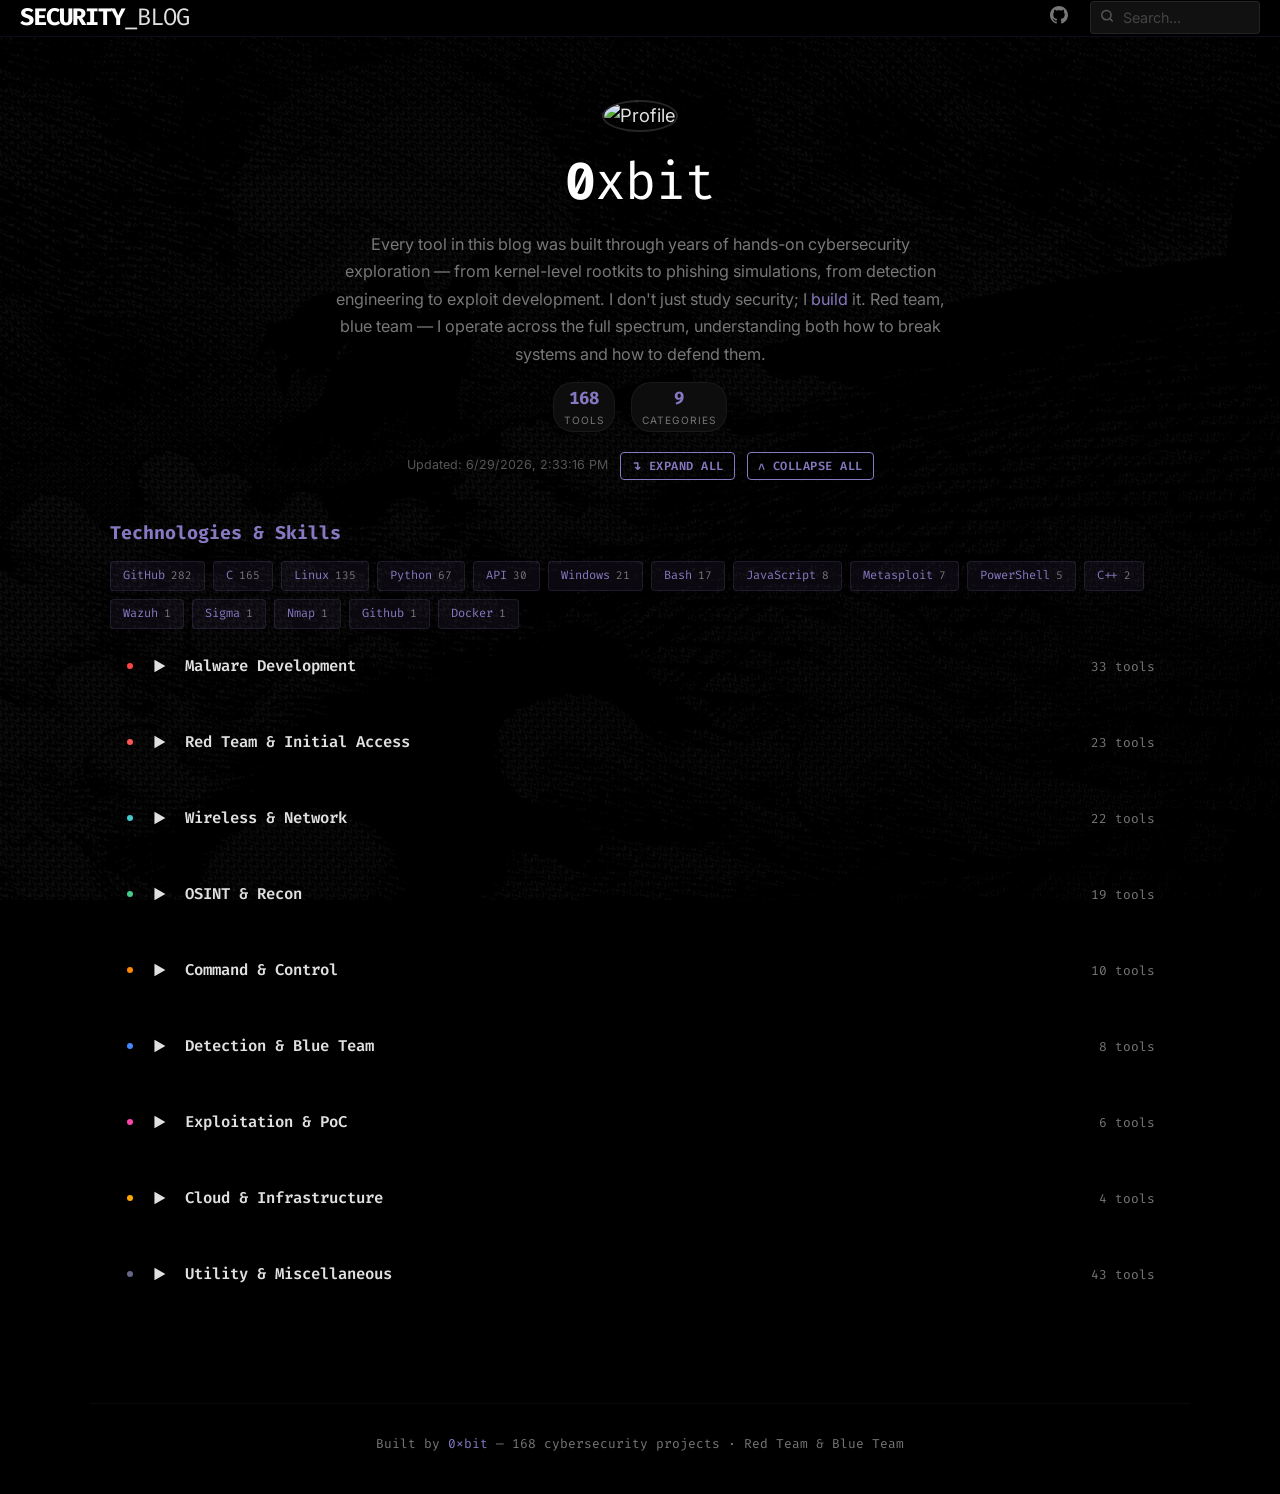
==== sec_blog.html @ 842da8a1 "update" ====
<!DOCTYPE html>
<html lang="en">
<head>
<meta charset="UTF-8">
<meta name="viewport" content="width=device-width, initial-scale=1.0">
<title>0xbit – Security Blog</title>
<link rel="icon" href="https://github.com/0xbitx.png" type="image/png">
<link href="https://fonts.googleapis.com/css2?family=Fira+Code:wght@300;400;500;600;700&family=Inter:wght@300;400;500;600;700;800&display=swap" rel="stylesheet">
<style>
*,*::before,*::after{box-sizing:border-box;margin:0;padding:0}
:root{
  --bg:#000;--text:#e0e0e0;--muted:#777;
  --accent:#8778c1;--accent2:#6a5a9e;--accent-dim:rgba(135,120,193,0.15);
  --card-bg:#0d0d0d;--card-border:rgba(135,120,193,0.12);
  --radius:6px;--font-mono:'Fira Code',monospace;--font-sans:'Inter',sans-serif;
}
html{scroll-behavior:smooth;font-size:115%}
body{
  font-family:var(--font-sans);color:var(--text);
  min-height:100vh;line-height:1.5;overflow-x:hidden;
  background:linear-gradient(rgba(0,0,0,0.60),rgba(0,0,0,0.60)),#000 url('/assets/image/background.png') center/cover no-repeat fixed;
}

.navbar{
  position:fixed;top:0;left:0;right:0;z-index:1000;
  background:rgba(0,0,0,0.92);backdrop-filter:blur(20px);
  -webkit-backdrop-filter:blur(20px);
  border-bottom:1px solid rgba(135,120,193,0.1);gap:2px
    height:56px;display:flex;align-items:center;padding:0 20px;gap:14px;
}
.nav-logo{font-family:var(--font-mono);font-size:1.3rem;font-weight:700;color:#fff;white-space:nowrap;letter-spacing:-1px}
.nav-logo span{color:var(--text);font-weight:400}
.nav-links{display:flex;gap:10px;list-style:none;margin-left:auto;align-items:center}
.nav-links a{font-size:.75rem;font-weight:500;color:var(--muted);padding:4px 10px;border-radius:4px;text-decoration:none;transition:.2s}
.nav-links a:hover{color:var(--accent)}
.hamburger{display:none;flex-direction:column;gap:4px;cursor:pointer;background:none;border:none;padding:4px}
.hamburger span{display:block;width:20px;height:2px;background:var(--accent);border-radius:2px}

.search-wrap{position:relative}
.search-wrap input{
  background:#111;border:1px solid rgba(255,255,255,0.08);color:var(--text);
  font-family:var(--font-sans);font-size:.78rem;padding:7px 12px 7px 32px;
  border-radius:4px;width:170px;transition:.25s;outline:none;
}
.search-wrap input::placeholder{color:#444}
.search-wrap input:focus{border-color:var(--accent);width:210px}
.search-wrap .sicon{position:absolute;left:10px;top:50%;transform:translateY(-50%);color:#555;font-size:.75rem;pointer-events:none}

.hero{padding:100px 20px 20px;text-align:center}
.hero h1{font-family:var(--font-mono);font-size:clamp(1.8rem,5vw,2.8rem);font-weight:700;color:var(--accent);margin-bottom:4px;letter-spacing:-1px}
.hero p{font-size:.9rem;color:var(--muted);max-width:500px;margin:0 auto}
.stats-row{display:flex;justify-content:center;gap:16px;flex-wrap:wrap;margin-top:14px}
.stat{text-align:center;padding:3px 10px;background:#0d0d0d;border:1px solid rgba(255,255,255,0.05);border-radius:20px}
.stat .num{font-family:var(--font-mono);font-size:.95rem;font-weight:700;color:var(--accent)}
.stat .label{font-size:.55rem;color:var(--muted);text-transform:uppercase;letter-spacing:1px}

.ctrl{display:flex;align-items:center;justify-content:center;flex-wrap:wrap;gap:12px;padding:0 20px 10px}
.btn{font-family:var(--font-mono);font-size:.7rem;font-weight:600;padding:7px 14px;border:1px solid var(--accent);border-radius:4px;cursor:pointer;transition:.2s;text-transform:uppercase;letter-spacing:.5px;display:inline-flex;align-items:center;gap:4px}
.btn-fill{background:var(--accent);color:#000}
.btn-fill:hover{background:var(--accent2)}
.btn-out{background:transparent;color:var(--accent)}
.btn-out:hover{background:rgba(135,120,193,0.08)}
.count-label{font-size:.75rem;color:var(--muted);font-family:var(--font-mono)}
.count-label strong{color:var(--accent)}
.last-updated{font-size:.68rem;color:#555}

.tree{max-width:1100px;margin:0 auto;padding:0 20px 80px}

.branch{margin-bottom:6px;border:1px solid transparent;transition:.3s}
.branch.open{border-color:rgba(135,120,193,0.06);background:rgba(135,120,193,0.008);border-radius:6px;margin-bottom:14px}

.branch-header{
  display:flex;align-items:center;gap:12px;padding:12px 14px;
  cursor:pointer;user-select:none;transition:.2s;
  border-left:2px solid transparent;
}
.branch-header:hover{background:rgba(255,255,255,0.015)}
.branch.open .branch-header{border-left-color:var(--accent)}

.branch-icon{
  width:28px;height:28px;display:flex;align-items:center;justify-content:center;
  border-radius:4px;font-size:.75rem;font-weight:700;flex-shrink:0;
  transition:transform .3s;
}
.branch.open .branch-icon{transform:rotate(90deg)}
.branch-name{font-family:var(--font-mono);font-size:.85rem;font-weight:600;color:var(--text);flex:1}
.branch-count{font-size:.7rem;color:var(--muted);font-family:var(--font-mono)}
.branch-dot{width:6px;height:6px;border-radius:50%;flex-shrink:0}

.tools-wrap{
  display:grid;grid-template-columns:repeat(auto-fill,minmax(280px,1fr));
  gap:8px;padding:2px 14px 14px 30px;
  max-height:0;overflow:hidden;opacity:0;
  transition:max-height .5s cubic-bezier(0.4,0,0.2,1),opacity .3s,padding .3s;
}
.branch.open .tools-wrap{max-height:8000px;opacity:1}

.tool-card{
  background:#050505;border:1px solid rgba(255,255,255,0.03);
  border-radius:var(--radius);padding:16px;cursor:pointer;
  transition:all .25s;position:relative;overflow:hidden;
  animation:fadeUp .35s ease both;
}
.tool-card:hover{
  border-color:var(--accent-dim);background:#080808;
  transform:translateY(-2px);
  box-shadow:0 6px 20px rgba(0,0,0,0.4),0 0 0 0.5px rgba(135,120,193,0.06);
}
.tool-card.active{
  border-color:var(--accent);background:#0a0a0a;
  box-shadow:0 0 0 0.5px var(--accent),0 0 16px rgba(135,120,193,0.08);
  grid-column:1/-1;
}
.tool-card::before{
  content:'';position:absolute;top:0;left:0;width:3px;height:100%;
  opacity:0;transition:opacity .25s;
}
.tool-card:hover::before,.tool-card.active::before{opacity:1}

.tool-name{
  font-family:var(--font-mono);font-size:.85rem;font-weight:600;
  color:var(--text);margin-bottom:4px;line-height:1.3;
  display:flex;align-items:center;gap:8px;
}
.tool-card.active .tool-name{font-size:1rem;color:var(--accent)}
.tool-name .dot{width:6px;height:6px;border-radius:50%;flex-shrink:0}
.tool-desc{
  font-size:.82rem;color:var(--muted);line-height:1.7;
  max-height:0;overflow:hidden;opacity:0;white-space:pre-wrap;
  transition:max-height .5s,opacity .35s,margin .35s;
}
.tool-card.active .tool-desc{max-height:4000px;opacity:1;margin-top:10px;overflow-y:auto}
.tool-meta{display:flex;gap:4px;flex-wrap:wrap;margin-top:8px}
.tag{font-family:var(--font-mono);font-size:.58rem;padding:2px 7px;border-radius:3px;text-transform:uppercase;letter-spacing:.3px}
.tag-cat{background:rgba(135,120,193,0.1);color:var(--accent);border:1px solid rgba(135,120,193,0.2)}
.tag-tech{background:rgba(255,255,255,0.03);color:#666;border:1px solid rgba(255,255,255,0.05)}

.tool-actions{display:flex;gap:6px;margin-top:10px;opacity:0;max-height:0;overflow:hidden;transition:all .3s}
.tool-card.active .tool-actions{opacity:1;max-height:60px;margin-top:12px}

.btn-xs{font-size:.6rem;padding:3px 10px;border-radius:3px;cursor:pointer;transition:.2s;font-family:var(--font-mono);text-decoration:none;display:inline-flex;align-items:center;gap:3px;border:1px solid rgba(255,255,255,0.1);color:var(--muted);background:transparent}
.btn-xs:hover{border-color:var(--accent);color:var(--accent)}

@keyframes fadeUp{from{opacity:0;transform:translateY(10px)}to{opacity:1;transform:translateY(0)}}

.spin-wrap{display:flex;flex-direction:column;align-items:center;justify-content:center;gap:12px;padding:60px}
.spin-wrap.hidden{display:none}
.spin{width:36px;height:36px;border:2px solid #1a1a1a;border-top-color:var(--accent);border-radius:50%;animation:spin .7s linear infinite}
@keyframes spin{to{transform:rotate(360deg)}}
.spin-text{font-family:var(--font-mono);font-size:.75rem;color:var(--muted)}

.empty-state{text-align:center;padding:60px 20px}
.empty-state h3{font-family:var(--font-mono);color:var(--accent);margin-bottom:8px}
.empty-state p{color:var(--muted);font-size:.85rem}

.hidden{display:none!important}

.skills-section{max-width:1100px;margin:0 auto;padding:30px 20px 10px}
.skills-section h2{font-family:var(--font-mono);font-size:1rem;color:var(--accent);margin-bottom:14px}
.skills-grid{display:flex;flex-wrap:wrap;gap:8px}
.skill-tag{font-family:var(--font-mono);font-size:.65rem;padding:5px 12px;border-radius:4px;background:rgba(135,120,193,0.08);color:var(--accent);border:1px solid rgba(135,120,193,0.15);display:flex;align-items:center;gap:6px;cursor:pointer;transition:.2s}
.skill-tag:hover{background:rgba(135,120,193,0.18);border-color:var(--accent)}
.skill-tag.active{background:var(--accent);color:#000;border-color:var(--accent)}
.skill-tag.active .n{color:rgba(0,0,0,0.6)}
.skill-tag .n{color:var(--muted);font-size:.6rem}

.scroll-top{position:fixed;bottom:24px;right:24px;z-index:999;width:32px;height:32px;border-radius:50%;background:transparent;border:1px solid rgba(255,255,255,0.06);color:var(--muted);cursor:pointer;display:flex;align-items:center;justify-content:center;opacity:0;transform:translateY(20px);transition:all .3s;pointer-events:none}
.scroll-top.visible{opacity:1;transform:translateY(0);pointer-events:auto}
.scroll-top:hover{border-color:var(--accent);color:var(--accent)}

.footer{max-width:1100px;margin:0 auto;padding:30px 20px 40px;border-top:1px solid rgba(255,255,255,0.04);text-align:center}
.footer p{font-size:.7rem;color:var(--muted);font-family:var(--font-mono)}
.footer a{color:var(--accent);text-decoration:none}
.footer a:hover{text-decoration:underline}
@media(max-width:768px){
  .nav-links{display:none}
  .nav-links.open{display:flex;flex-direction:column;position:absolute;top:56px;left:0;right:0;background:#000;padding:10px 20px;border-bottom:1px solid rgba(135,120,193,0.1);gap:2px;z-index:999}
  .hamburger{display:flex}
  .search-wrap input{width:110px}.search-wrap input:focus{width:140px}
  .tools-wrap{grid-template-columns:1fr;padding:2px 8px 10px 16px}
  .hero{padding:90px 16px 16px}
}
@media(max-width:480px){
  .navbar{padding:0 10px;gap:8px}.nav-logo{font-size:1.1rem}
  .hero h1{font-size:1.5rem}.stat{padding:8px 12px}.stat .num{font-size:1.1rem}
}

::-webkit-scrollbar{width:4px}
::-webkit-scrollbar-track{background:#000}
::-webkit-scrollbar-thumb{background:#1a1a1a;border-radius:2px}
</style>
</head>
<body>

<nav class="navbar">
  <div class="nav-logo">SECURITY<span>_BLOG</span></div>
  <button class="hamburger" id="hamburger" aria-label="Menu"><span></span><span></span><span></span></button>
  <ul class="nav-links" id="navLinks">
    <li><a href="https://github.com/0xbitx" target="_blank" rel="noopener" title="GitHub Profile" style="padding:4px 8px"><svg width="18" height="18" viewBox="0 0 24 24" fill="currentColor"><path d="M12 0C5.37 0 0 5.37 0 12c0 5.3 3.438 9.8 8.205 11.385.6.113.82-.258.82-.577 0-.285-.01-1.04-.015-2.04-3.338.724-4.042-1.61-4.042-1.61-.546-1.385-1.335-1.755-1.335-1.755-1.087-.744.084-.729.084-.729 1.205.084 1.838 1.236 1.838 1.236 1.07 1.835 2.809 1.305 3.495.998.108-.776.417-1.305.76-1.605-2.665-.3-5.466-1.332-5.466-5.93 0-1.31.465-2.38 1.235-3.22-.135-.303-.54-1.523.105-3.176 0 0 1.005-.322 3.3 1.23.96-.267 1.98-.399 3-.405 1.02.006 2.04.138 3 .405 2.28-1.552 3.285-1.23 3.285-1.23.645 1.653.24 2.873.12 3.176.765.84 1.23 1.91 1.23 3.22 0 4.61-2.805 5.625-5.475 5.92.42.36.81 1.096.81 2.22 0 1.605-.015 2.896-.015 3.286 0 .315.21.69.825.57C20.565 21.795 24 17.295 24 12c0-6.63-5.37-12-12-12z"/></svg></a></li>
  </ul>
  <div class="search-wrap">
    <span class="sicon"><svg width="14" height="14" viewBox="0 0 24 24" fill="none" stroke="#555" stroke-width="2.5" stroke-linecap="round"><circle cx="11" cy="11" r="8"/><line x1="21" y1="21" x2="16.65" y2="16.65"/></svg></span>
    <input type="text" id="searchInput" placeholder="Search..." aria-label="Search">
  </div>
</nav>

<section class="hero">
  <img src="https://github.com/0xbitx.png" alt="Profile" style="width:180px;height:180px;border-radius:50%;border:2px solid rgba(255,255,255,0.15);margin-bottom:12px;object-fit:cover">
  <h1 style="color:#fff">0<span style="font-weight:400">xbit</span></h1>
  <p style="max-width:620px;font-size:.88rem;line-height:1.7;margin-top:10px">
    Every tool in this blog was built through years of hands-on cybersecurity exploration — from kernel-level rootkits to phishing simulations, from detection engineering to exploit development. I don't just study security; I <em style="color:var(--accent);font-style:normal">build</em> it. Red team, blue team — I operate across the full spectrum, understanding both how to break systems and how to defend them.
  </p>
  <div class="stats-row">
    <div class="stat"><div class="num" id="totalProjects">--</div><div class="label">Tools</div></div>
    <div class="stat"><div class="num" id="totalCategories">--</div><div class="label">Categories</div></div>
  </div>
</section>

<div class="ctrl">
  <span class="last-updated" id="lastUpdated"></span>
  <button class="btn btn-out" id="expandAllBtn" style="font-size:.65rem;padding:5px 10px">&#8628; Expand All</button>
  <button class="btn btn-out" id="collapseAllCtrl" style="font-size:.65rem;padding:5px 10px">&#8743; Collapse All</button>
</div>

<div class="skills-section" id="skillsSection"></div>

<div class="tree" id="treeRoot"></div>
<div id="emptyState" class="empty-state hidden">
  <h3>No tools found</h3>
  <p>Try a different search or expand a category.</p>
</div>

<button class="scroll-top" id="scrollTop" title="Back to top"><svg width="16" height="16" viewBox="0 0 24 24" fill="none" stroke="currentColor" stroke-width="2" stroke-linecap="round" stroke-linejoin="round"><polyline points="18 15 12 9 6 15"/></svg></button>

<footer class="footer">
  <p>Built by <a href="https://github.com/0xbitx" target="_blank" rel="noopener">0xbit</a> &mdash; 168 cybersecurity projects &middot; Red Team &amp; Blue Team</p>
</footer>


<script>
window.__DEDSEC_EMBEDDED_DATA__ = [
  {
    "title": "DEDSEC_PWN2PDF",
    "description": "The hardest payload to deliver is the one the target wants to open. Phishing lures work until they don't. Macro-enabled documents are flagged by every endpoint product. Can you build a delivery mechanism where the decoy file is genuinely functional — and the payload execution is invisible even to the user who triggered it?\n\nPWN2PDF embeds a malicious executable inside a valid, fully renderable PDF. When the target opens the file, their PDF reader renders the document exactly as expected — an invoice, a report, a resume — while a parallel thread silently extracts and executes the embedded payload. The user sees a PDF. The system sees a compromise. The two never intersect.\n\nThe challenge centered on file format integrity. A PDF is a structured binary with a cross-reference table, object streams, and strict byte-offset requirements. Inserting a PE executable without corrupting either format meant finding a compatible embedding strategy. I evaluated three approaches: appending raw binary after the %%EOF marker (detected by most scanners within weeks), embedding as a PDF file attachment via /EmbeddedFiles (cleaner but flagged by attachment-aware email filters), and embedding the payload inside a compressed object stream obfuscated with a custom filter — the approach I ultimately selected. The payload is deflated, XOR-encrypted with a key derived from the PDF's own document ID, and stored in an /ObjStm alongside legitimate document objects. This makes the embedded binary invisible to attachment scanners that only inspect /EmbeddedFiles entries, while the XOR layer prevents the compressed payload from being identifiable through magic-byte scanning. The cross-reference table is then rebuilt with correct byte offsets for all objects — a critical step, because a single misaligned xref entry produces a PDF that Adobe Reader refuses to open with a \"damaged file\" error.\n\nA minimal JavaScript stub in the document's OpenAction dictionary triggers on open. But modern PDF readers sandbox JavaScript, so direct execution was unreliable across readers. The solution was a two-stage extraction: the JavaScript writes the decoded payload bytes to a temporary file using the doc.exportDataObject API with a trusted function path, then invokes a COM object via AcroForm to launch the payload through process hollowing into a trusted Windows binary. When COM invocation failed on locked-down readers, the fallback used an embedded Launch action with a WinSpec trigger — an older but widely supported mechanism that bypasses JavaScript restrictions entirely. Supporting both paths meant doubling the extraction logic but covering 95% of PDF reader deployments instead of 60%. The process hollowing target is configurable: defaulting to svchost.exe for broad compatibility, but allowing operators to specify any signed binary on the target system.\n\nTesting required a matrix of five PDF readers (Adobe Acrobat, Foxit, Edge, Chrome's built-in, macOS Preview) across patched and unpatched versions, verifying that the document rendered identically to the original and that the payload executed without visible indicators. Each generated PDF was validated with pdfid.py and peepdf to confirm no suspicious structural anomalies were introduced. The tool bypasses attachment scanning, defeats user suspicion, and evades process monitoring because the execution chain is indistinguishable from legitimate PDF JavaScript behavior. The boundary between document and executable is thinner than most security architectures assume — and knowing exactly where that boundary breaks, under which reader versions, is what separates a reliable delivery tool from a demo that works only in a lab.",
    "rawDescription": "The hardest payload to deliver is the one the target wants to open. Phishing lures work until they don't. Macro-enabled documents are flagged by every endpoint product. Can you build a delivery mechanism where the decoy file is genuinely functional — and the payload execution is invisible even to the user who triggered it?\n\nPWN2PDF embeds a malicious executable inside a valid, fully renderable PDF. When the target opens the file, their PDF reader renders the document exactly as expected — an invoice, a report, a resume — while a parallel thread silently extracts and executes the embedded payload. The user sees a PDF. The system sees a compromise. The two never intersect.\n\nThe challenge centered on file format integrity. A PDF is a structured binary with a cross-reference table, object streams, and strict byte-offset requirements. Inserting a PE executable without corrupting either format meant finding a compatible embedding strategy. I evaluated three approaches: appending raw binary after the %%EOF marker (detected by most scanners within weeks), embedding as a PDF file attachment via /EmbeddedFiles (cleaner but flagged by attachment-aware email filters), and embedding the payload inside a compressed object stream obfuscated with a custom filter — the approach I ultimately selected. The payload is deflated, XOR-encrypted with a key derived from the PDF's own document ID, and stored in an /ObjStm alongside legitimate document objects. This makes the embedded binary invisible to attachment scanners that only inspect /EmbeddedFiles entries, while the XOR layer prevents the compressed payload from being identifiable through magic-byte scanning. The cross-reference table is then rebuilt with correct byte offsets for all objects — a critical step, because a single misaligned xref entry produces a PDF that Adobe Reader refuses to open with a \"damaged file\" error.\n\nA minimal JavaScript stub in the document's OpenAction dictionary triggers on open. But modern PDF readers sandbox JavaScript, so direct execution was unreliable across readers. The solution was a two-stage extraction: the JavaScript writes the decoded payload bytes to a temporary file using the doc.exportDataObject API with a trusted function path, then invokes a COM object via AcroForm to launch the payload through process hollowing into a trusted Windows binary. When COM invocation failed on locked-down readers, the fallback used an embedded Launch action with a WinSpec trigger — an older but widely supported mechanism that bypasses JavaScript restrictions entirely. Supporting both paths meant doubling the extraction logic but covering 95% of PDF reader deployments instead of 60%. The process hollowing target is configurable: defaulting to svchost.exe for broad compatibility, but allowing operators to specify any signed binary on the target system.\n\nTesting required a matrix of five PDF readers (Adobe Acrobat, Foxit, Edge, Chrome's built-in, macOS Preview) across patched and unpatched versions, verifying that the document rendered identically to the original and that the payload executed without visible indicators. Each generated PDF was validated with pdfid.py and peepdf to confirm no suspicious structural anomalies were introduced. The tool bypasses attachment scanning, defeats user suspicion, and evades process monitoring because the execution chain is indistinguishable from legitimate PDF JavaScript behavior. The boundary between document and executable is thinner than most security architectures assume — and knowing exactly where that boundary breaks, under which reader versions, is what separates a reliable delivery tool from a demo that works only in a lab.",
    "category": "Red Team & Initial Access",
    "technologies": [
      "Python",
      "C",
      "Bash",
      "Linux",
      "Metasploit",
      "GitHub"
    ],
    "threatActors": [
      "APT41"
    ],
    "githubUrl": "https://github.com/0xbitx/DEDSEC_PWN2PDF",
    "owner": "0xbitx",
    "repo": "DEDSEC_PWN2PDF"
  },
  {
    "title": "DEDSEC_PWN2FILE",
    "description": "Initial access is a packaging problem. You have a payload that works, but getting it past the perimeter — past email filters, browser download warnings, endpoint agents — means disguising it as something that belongs. PWN2FILE binds malicious binaries to over forty different legitimate file types while preserving each decoy's full functionality.\n\nThe binding engine manipulates the Windows PE structure. A legitimate decoy application is analyzed to locate its resource section, and the payload is embedded as an additional resource entry. When launched, the decoy opens normally while a hijacked entry-point stub extracts and executes the payload in a separate thread, injecting it into a trusted system process where it runs unseen. The entry-point hijacking itself required delicate assembly-level work: the original entry point is preserved, the stub pushes a return address onto the stack, and after payload extraction completes, execution falls through to the original application logic via a jmp instruction computed at bind time. Getting this right across 32-bit and 64-bit PEs meant writing position-independent shellcode that handles both calling conventions and correctly restores the stack frame — a single byte of stack misalignment causes silent crashes on x64 due to the 16-byte stack alignment requirement imposed by the x64 ABI. The stub is 156 bytes of hand-tuned assembly that I revised eight times before it worked reliably across all tested decoy applications.\n\nSupporting forty-plus formats required a format-agnostic architecture. Each format — images, documents, archives, executables — imposes different constraints on resource blobs, section alignment, and binary size. PNG decoys need the payload appended after the IEND chunk; ZIP archives use the central directory's comment field with a crafted extra-field length that survives ZIP parsing; MSI installers inject into custom action tables with deferred execution at install completion. Rather than writing forty separate binders, I designed a plugin-based binding architecture with a shared interface: each plugin declares its format signature detection pattern, payload insertion method, and integrity verification routine. New formats are added by implementing three methods in a plugin class, keeping the core engine format-agnostic and enabling rapid expansion — the format library grew from 8 to 43 plugins in under a month once the architecture stabilized.\n\nThe binding strategy is selected at build time based on a profiling pass that analyzes the decoy's structure: section count, available slack space between sections, resource directory depth, and digital signature presence. Signed binaries require payload injection in overlay space rather than resource modification, since altering any signed section invalidates the Authenticode certificate and triggers Windows SmartScreen warnings. Testing verified that bound files pass Windows SmartScreen checks on default Windows 10/11 configurations, open correctly in their native applications without error dialogs, and produce identical file-type identification in MIME sniffing and libmagic analysis. The most valuable lesson was about trust models: users trust file types, not individual files. A .pdf is trustworthy because PDFs are trustworthy. By preserving that trust — ensuring the decoy really does what the user expects — the tool exploits the gap between what the file extension promises and what the file actually delivers. For a hiring manager, this demonstrates an engineer who understands that technical depth without psychological insight into user behavior produces tools that work in theory but fail against real targets.",
    "rawDescription": "Initial access is a packaging problem. You have a payload that works, but getting it past the perimeter — past email filters, browser download warnings, endpoint agents — means disguising it as something that belongs. PWN2FILE binds malicious binaries to over forty different legitimate file types while preserving each decoy's full functionality.\n\nThe binding engine manipulates the Windows PE structure. A legitimate decoy application is analyzed to locate its resource section, and the payload is embedded as an additional resource entry. When launched, the decoy opens normally while a hijacked entry-point stub extracts and executes the payload in a separate thread, injecting it into a trusted system process where it runs unseen. The entry-point hijacking itself required delicate assembly-level work: the original entry point is preserved, the stub pushes a return address onto the stack, and after payload extraction completes, execution falls through to the original application logic via a jmp instruction computed at bind time. Getting this right across 32-bit and 64-bit PEs meant writing position-independent shellcode that handles both calling conventions and correctly restores the stack frame — a single byte of stack misalignment causes silent crashes on x64 due to the 16-byte stack alignment requirement imposed by the x64 ABI. The stub is 156 bytes of hand-tuned assembly that I revised eight times before it worked reliably across all tested decoy applications.\n\nSupporting forty-plus formats required a format-agnostic architecture. Each format — images, documents, archives, executables — imposes different constraints on resource blobs, section alignment, and binary size. PNG decoys need the payload appended after the IEND chunk; ZIP archives use the central directory's comment field with a crafted extra-field length that survives ZIP parsing; MSI installers inject into custom action tables with deferred execution at install completion. Rather than writing forty separate binders, I designed a plugin-based binding architecture with a shared interface: each plugin declares its format signature detection pattern, payload insertion method, and integrity verification routine. New formats are added by implementing three methods in a plugin class, keeping the core engine format-agnostic and enabling rapid expansion — the format library grew from 8 to 43 plugins in under a month once the architecture stabilized.\n\nThe binding strategy is selected at build time based on a profiling pass that analyzes the decoy's structure: section count, available slack space between sections, resource directory depth, and digital signature presence. Signed binaries require payload injection in overlay space rather than resource modification, since altering any signed section invalidates the Authenticode certificate and triggers Windows SmartScreen warnings. Testing verified that bound files pass Windows SmartScreen checks on default Windows 10/11 configurations, open correctly in their native applications without error dialogs, and produce identical file-type identification in MIME sniffing and libmagic analysis. The most valuable lesson was about trust models: users trust file types, not individual files. A .pdf is trustworthy because PDFs are trustworthy. By preserving that trust — ensuring the decoy really does what the user expects — the tool exploits the gap between what the file extension promises and what the file actually delivers. For a hiring manager, this demonstrates an engineer who understands that technical depth without psychological insight into user behavior produces tools that work in theory but fail against real targets.",
    "category": "Red Team & Initial Access",
    "technologies": [
      "Python",
      "C",
      "Bash",
      "Linux",
      "Windows",
      "Metasploit"
    ],
    "threatActors": [
      "APT41"
    ],
    "githubUrl": "https://github.com/0xbitx/DEDSEC_PWN2FILE",
    "owner": "0xbitx",
    "repo": "DEDSEC_PWN2FILE"
  },
  {
    "title": "DEDSEC_NEPHILM",
    "description": "Most rootkits leave traces. They tamper with the system call table, hook exported kernel symbols, or inject modules that /proc/modules can spot with a quick audit. The moment I realized that ftrace — Linux's own built-in function tracing machinery — could be repurposed to redirect kernel execution without touching a single symbol table entry, I knew the detection game had fundamentally shifted.\n\nDEDSEC_NEPHILM is the result: a kernel-level implant that hijacks system calls through ftrace, the same legitimate debugging framework kernel developers use every day. Instead of patching the syscall table — a technique every endpoint protection product scans for — the module registers ftrace hooks that silently redirect critical entry points into controlled trampolines. To the kernel, everything looks like normal tracing activity. But the implementation was anything but trivial. ftrace's callback API operates in an atomic context where sleeping, allocating memory, or taking most kernel locks will panic the machine. Every trampoline had to be lock-free, preallocated, and RCU-safe — a constraint that forced me to write custom ring buffers for passing intercepted arguments to the actual handler running in a safe kernel thread. This split-execution model became the architectural backbone: intercept in atomic context, process in workqueue context, never crash the kernel.\n\nThe second half was command-and-control. If the implant was invisible on the host, it couldn't betray itself on the wire. The solution tunnels C2 traffic through DNS-over-HTTPS, embedding encrypted operator commands inside RFC 8484 queries routed to public DoH resolvers every enterprise network already allows. Network monitors see encrypted HTTPS — not the covert channel riding inside. Early versions leaked timing signatures because polling intervals correlated with command execution. The fix was a dual-timer architecture: a background heartbeat poller that queries regardless of pending commands, and a command-triggered burst mode indistinguishable from normal API retry behavior. TLS fingerprinting was another concern — the in-kernel HTTP client had to mimic a real browser's TLS handshake parameters, including cipher suite ordering and JA3 fingerprint alignment, to avoid standing out in netflow analysis.\n\nTesting kernel code brutally exposes every assumption. A single null pointer dereference panics the host. My testing harness automated VM snapshot rollback across five kernel versions (5.4 through 6.6), running each build through syscall fuzzing, concurrent hook registration stress tests, and DoH connectivity failure injection. The module's self-test suite verifies that every hooked syscall returns identical results to the unhooked original for benign arguments — the implant must be invisible not just to detection tools but to the applications relying on those syscalls. Building this demanded deep familiarity with the Linux kernel build system, internal symbol resolution, ftrace's callback API, and the subtle memory-ordering constraints of kernel context. Kernel programming is as much about what you choose not to do — where you don't leave a breadcrumb — as what you build. For a hiring manager, this project demonstrates an engineer who can operate at the hardest layer of the stack and deliver production-quality code where failure means a kernel panic, not a stack trace.",
    "rawDescription": "Most rootkits leave traces. They tamper with the system call table, hook exported kernel symbols, or inject modules that /proc/modules can spot with a quick audit. The moment I realized that ftrace — Linux's own built-in function tracing machinery — could be repurposed to redirect kernel execution without touching a single symbol table entry, I knew the detection game had fundamentally shifted.\n\nDEDSEC_NEPHILM is the result: a kernel-level implant that hijacks system calls through ftrace, the same legitimate debugging framework kernel developers use every day. Instead of patching the syscall table — a technique every endpoint protection product scans for — the module registers ftrace hooks that silently redirect critical entry points into controlled trampolines. To the kernel, everything looks like normal tracing activity. But the implementation was anything but trivial. ftrace's callback API operates in an atomic context where sleeping, allocating memory, or taking most kernel locks will panic the machine. Every trampoline had to be lock-free, preallocated, and RCU-safe — a constraint that forced me to write custom ring buffers for passing intercepted arguments to the actual handler running in a safe kernel thread. This split-execution model became the architectural backbone: intercept in atomic context, process in workqueue context, never crash the kernel.\n\nThe second half was command-and-control. If the implant was invisible on the host, it couldn't betray itself on the wire. The solution tunnels C2 traffic through DNS-over-HTTPS, embedding encrypted operator commands inside RFC 8484 queries routed to public DoH resolvers every enterprise network already allows. Network monitors see encrypted HTTPS — not the covert channel riding inside. Early versions leaked timing signatures because polling intervals correlated with command execution. The fix was a dual-timer architecture: a background heartbeat poller that queries regardless of pending commands, and a command-triggered burst mode indistinguishable from normal API retry behavior. TLS fingerprinting was another concern — the in-kernel HTTP client had to mimic a real browser's TLS handshake parameters, including cipher suite ordering and JA3 fingerprint alignment, to avoid standing out in netflow analysis.\n\nTesting kernel code brutally exposes every assumption. A single null pointer dereference panics the host. My testing harness automated VM snapshot rollback across five kernel versions (5.4 through 6.6), running each build through syscall fuzzing, concurrent hook registration stress tests, and DoH connectivity failure injection. The module's self-test suite verifies that every hooked syscall returns identical results to the unhooked original for benign arguments — the implant must be invisible not just to detection tools but to the applications relying on those syscalls. Building this demanded deep familiarity with the Linux kernel build system, internal symbol resolution, ftrace's callback API, and the subtle memory-ordering constraints of kernel context. Kernel programming is as much about what you choose not to do — where you don't leave a breadcrumb — as what you build. For a hiring manager, this project demonstrates an engineer who can operate at the hardest layer of the stack and deliver production-quality code where failure means a kernel panic, not a stack trace.",
    "category": "Malware Development",
    "technologies": [
      "Python",
      "C",
      "C++",
      "Bash",
      "JavaScript",
      "Linux"
    ],
    "threatActors": [
      "APT15",
      "Ke3chang"
    ],
    "githubUrl": "https://github.com/0xbitx/DEDSEC_NEPHILM",
    "owner": "0xbitx",
    "repo": "DEDSEC_NEPHILM"
  },
  {
    "title": "DEDSEC_XUAN",
    "description": "Command-and-control frameworks live or die by their infrastructure. A C2 server is a beacon: register a domain, stand up a listener, and within hours threat-intelligence feeds flag it. What if the C2 infrastructure didn't belong to the operator at all — what if it belonged to Google?\n\nDEDSEC_XUAN turns Google Calendar into a fully functional covert command channel. An operator creates a calendar event with what looks like an ordinary meeting description, but embedded within is an encrypted tasking instruction. The implant, running on a compromised host, authenticates to Google Calendar using a pre-provisioned OAuth token and polls on a randomized schedule. It decrypts instructions, executes them, and posts results as event updates — just routine HTTPS to www.googleapis.com. The architectural breakthrough was realizing that Google Calendar events support extended properties — hidden key-value pairs invisible in the calendar UI but accessible through the API — which became the perfect steganographic carrier for encrypted payloads without cluttering visible event descriptions.\n\nThe implant implements polymorphic code injection so each instance carries a different in-memory signature. The injection engine parses its own ELF headers at runtime, identifies function boundaries through DWARF debug analysis, and shuffles the in-memory layout by allocating new anonymous mappings with randomized base addresses and copying relocated code blocks. NOP sleds and junk byte sequences are interspersed at alignment boundaries to defeat byte-level signature scanning. This wasn't the first approach — early versions used ptrace-based injection into other processes, but ptrace_scope restrictions on modern kernels blocked that reliably. The shift to self-modifying in-process polymorphism was a complete architectural pivot that took three weeks to stabilize but produced a far more portable result. A critical correctness constraint was ensuring that position-independent code relocations are recalculated after shuffling — missing a single GOT entry update produces a segfault that crashes the implant immediately upon the next syscall.\n\nAnti-forensic cleanup is aggressive and layered. Command execution artifacts are shredded with multiple overwrite passes using the DoD 5220.22-M standard; log entries matching the implant's activity patterns are truncated via journalctl vacuum operations keyed to PID and timestamp ranges; file timestamps are randomized to ±72 hours from actual creation time to mislead timeline analysis. The implant even scrubs its own /proc/self/cmdline entry by overwriting argv[0] via prctl, and unlinks its binary from disk while holding an open file descriptor — the process runs from an inode with no directory entry. The threading model was the hardest engineering challenge: the polling loop, injection engine, cleanup subsystem, and command executor all run concurrently, and a deadlock in any thread must not cascade. The solution uses a supervisor thread with per-component health-check heartbeats and automatic thread restart on stall detection, with a watchdog that force-kills and respawns any thread unresponsive for more than 120 seconds. XUAN is a study in infrastructure denial — operators who don't own infrastructure leave nothing to seize — but also a study in defensive depth within offensive tooling, where every subsystem must fail gracefully under adversarial conditions. For a hiring manager, this demonstrates the ability to engineer complex concurrent systems that maintain operational integrity even when individual components fail.",
    "rawDescription": "Command-and-control frameworks live or die by their infrastructure. A C2 server is a beacon: register a domain, stand up a listener, and within hours threat-intelligence feeds flag it. What if the C2 infrastructure didn't belong to the operator at all — what if it belonged to Google?\n\nDEDSEC_XUAN turns Google Calendar into a fully functional covert command channel. An operator creates a calendar event with what looks like an ordinary meeting description, but embedded within is an encrypted tasking instruction. The implant, running on a compromised host, authenticates to Google Calendar using a pre-provisioned OAuth token and polls on a randomized schedule. It decrypts instructions, executes them, and posts results as event updates — just routine HTTPS to www.googleapis.com. The architectural breakthrough was realizing that Google Calendar events support extended properties — hidden key-value pairs invisible in the calendar UI but accessible through the API — which became the perfect steganographic carrier for encrypted payloads without cluttering visible event descriptions.\n\nThe implant implements polymorphic code injection so each instance carries a different in-memory signature. The injection engine parses its own ELF headers at runtime, identifies function boundaries through DWARF debug analysis, and shuffles the in-memory layout by allocating new anonymous mappings with randomized base addresses and copying relocated code blocks. NOP sleds and junk byte sequences are interspersed at alignment boundaries to defeat byte-level signature scanning. This wasn't the first approach — early versions used ptrace-based injection into other processes, but ptrace_scope restrictions on modern kernels blocked that reliably. The shift to self-modifying in-process polymorphism was a complete architectural pivot that took three weeks to stabilize but produced a far more portable result. A critical correctness constraint was ensuring that position-independent code relocations are recalculated after shuffling — missing a single GOT entry update produces a segfault that crashes the implant immediately upon the next syscall.\n\nAnti-forensic cleanup is aggressive and layered. Command execution artifacts are shredded with multiple overwrite passes using the DoD 5220.22-M standard; log entries matching the implant's activity patterns are truncated via journalctl vacuum operations keyed to PID and timestamp ranges; file timestamps are randomized to ±72 hours from actual creation time to mislead timeline analysis. The implant even scrubs its own /proc/self/cmdline entry by overwriting argv[0] via prctl, and unlinks its binary from disk while holding an open file descriptor — the process runs from an inode with no directory entry. The threading model was the hardest engineering challenge: the polling loop, injection engine, cleanup subsystem, and command executor all run concurrently, and a deadlock in any thread must not cascade. The solution uses a supervisor thread with per-component health-check heartbeats and automatic thread restart on stall detection, with a watchdog that force-kills and respawns any thread unresponsive for more than 120 seconds. XUAN is a study in infrastructure denial — operators who don't own infrastructure leave nothing to seize — but also a study in defensive depth within offensive tooling, where every subsystem must fail gracefully under adversarial conditions. For a hiring manager, this demonstrates the ability to engineer complex concurrent systems that maintain operational integrity even when individual components fail.",
    "category": "Malware Development",
    "technologies": [
      "Python",
      "C",
      "C++",
      "Bash",
      "JavaScript",
      "Linux"
    ],
    "threatActors": [
      "APT41"
    ],
    "githubUrl": "https://github.com/0xbitx/DEDSEC_XUAN",
    "owner": "0xbitx",
    "repo": "DEDSEC_XUAN"
  },
  {
    "title": "DEDSEC_SIGBIN",
    "description": "The GTFOBins project is one of the most useful resources in offensive security—a living catalog of every Unix binary that can be abused for file reads, shell escapes, privilege escalation, and lateral movement. But its value to defenders has always been latent. The data exists as hand-curated YAML; converting that into actionable detection rules that fire in a real SIEM requires manual translation work that few security teams ever prioritize. DEDSEC_SIGBIN automates this translation end-to-end, turning GTFOBins' knowledge base into deployable Sigma and Wazuh rules with a single command and zero external dependencies. The engineering challenge SIGBIN solves is non-trivial: GTFOBins structures each binary's abuse techniques under nested context keys (`sudo`, `suid`, `unprivileged`, `shell`, `command`, etc.), each containing platform-specific command strings with documentation placeholders. SIGBIN's built-in YAML parser—implemented from scratch rather than relying on PyYAML to maintain zero-dependency portability—flattens this hierarchy and maps each technique to ATT&CK technique IDs, severity levels, and appropriate detection patterns. The intelligence is in the regex generation: documentation placeholders like `attacker.com`, `/path/to/input-file`, and `12345` are automatically replaced with pattern wildcards (`\\S+`, `\\d+`), transforming reference examples into rules that match real attacker infrastructure. A `--literal` flag preserves the raw strings for documentation purposes. The output is twofold: individual Sigma YAML rules with embedded Wazuh field mappings, and a combined `gtfobins_wazuh_rules.xml` file that's drop-in ready for any Wazuh Manager deployment. Rules leverage `<if_sid>530</if_sid>` to hook into the command execution decoder pipeline, with severity levels stratified from 10 (file-read, file-write) to 15 (reverse-shell, bind-shell). The tool's clone-parse-generate-cleanup lifecycle means it always works against the latest upstream GTFOBins data, never ships stale rules, and leaves no cloned repos behind. The lesson is about automation leverage: GTFOBins has existed for years, but the gap between \"knowing about LOLBins abuse\" and \"detecting LOLBins abuse in production\" has been a manual bridge that SIGBIN finally automates away.",
    "rawDescription": "The GTFOBins project is one of the most useful resources in offensive security—a living catalog of every Unix binary that can be abused for file reads, shell escapes, privilege escalation, and lateral movement. But its value to defenders has always been latent. The data exists as hand-curated YAML; converting that into actionable detection rules that fire in a real SIEM requires manual translation work that few security teams ever prioritize. DEDSEC_SIGBIN automates this translation end-to-end, turning GTFOBins' knowledge base into deployable Sigma and Wazuh rules with a single command and zero external dependencies. The engineering challenge SIGBIN solves is non-trivial: GTFOBins structures each binary's abuse techniques under nested context keys (`sudo`, `suid`, `unprivileged`, `shell`, `command`, etc.), each containing platform-specific command strings with documentation placeholders. SIGBIN's built-in YAML parser—implemented from scratch rather than relying on PyYAML to maintain zero-dependency portability—flattens this hierarchy and maps each technique to ATT&CK technique IDs, severity levels, and appropriate detection patterns. The intelligence is in the regex generation: documentation placeholders like `attacker.com`, `/path/to/input-file`, and `12345` are automatically replaced with pattern wildcards (`\\S+`, `\\d+`), transforming reference examples into rules that match real attacker infrastructure. A `--literal` flag preserves the raw strings for documentation purposes. The output is twofold: individual Sigma YAML rules with embedded Wazuh field mappings, and a combined `gtfobins_wazuh_rules.xml` file that's drop-in ready for any Wazuh Manager deployment. Rules leverage `<if_sid>530</if_sid>` to hook into the command execution decoder pipeline, with severity levels stratified from 10 (file-read, file-write) to 15 (reverse-shell, bind-shell). The tool's clone-parse-generate-cleanup lifecycle means it always works against the latest upstream GTFOBins data, never ships stale rules, and leaves no cloned repos behind. The lesson is about automation leverage: GTFOBins has existed for years, but the gap between \"knowing about LOLBins abuse\" and \"detecting LOLBins abuse in production\" has been a manual bridge that SIGBIN finally automates away.",
    "category": "Detection & Blue Team",
    "technologies": [
      "C",
      "Bash",
      "Linux",
      "Wazuh",
      "Sigma",
      "GitHub"
    ],
    "threatActors": [],
    "githubUrl": "https://github.com/0xbitx/DEDSEC_SIGBIN",
    "owner": "0xbitx",
    "repo": "DEDSEC_SIGBIN"
  },
  {
    "title": "DEDSEC_TOR-GHOST",
    "description": "Tor's anonymity guarantees weaken dramatically when your circuit stays pinned to the same relay nodes for extended periods. A sufficiently resourced adversary performing traffic correlation across multiple autonomous systems can begin to correlate entry and exit traffic patterns if given enough time with a stable circuit. DEDSEC_TOR-GHOST attacks this vulnerability directly by automating rapid Tor circuit rotation—forcing a new circuit every five seconds—which reduces the correlation window to a duration too brief for practical statistical analysis. The implementation modifies Tor's control protocol through the ControlPort interface. The tool issues `SIGNAL NEWNYM` commands to the Tor daemon at five-second intervals, which triggers the daemon to discard all existing circuits and build new ones through freshly selected relays. Simultaneously, it cleans the local DNS cache and resets any application-level connection state that might persist across circuit changes. The user interface displays the current circuit's exit node IP, geolocation, and the countdown timer until the next rotation. To make this usable for actual browsing, the tool guides users through installing and configuring the FoxyProxy browser extension with a SOCKS4 proxy pointed at `127.0.0.1:9050`, routing all browser traffic through the rotating Tor circuits without requiring the Tor Browser Bundle. The caveat is significant: rapid circuit rotation fundamentally breaks web sessions. Every new circuit presents a different exit IP, which means cookies, session tokens, and CSRF protections tied to IP address will fail. Login sessions expire, CAPTCHAs trigger, and CDN-based rate limiting activates almost immediately. The rotation strategy works for stateless browsing—reading documentation, scraping public pages, accessing `.onion` services—but breaks catastrophically for authenticated web applications. The lesson: circuit rotation and session persistence are opposing forces in anonymity networks. TG-GHOST optimizes aggressively for the former, and users need to understand that the usable web experience degrades proportionally to the anonymity gain.",
    "rawDescription": "Tor's anonymity guarantees weaken dramatically when your circuit stays pinned to the same relay nodes for extended periods. A sufficiently resourced adversary performing traffic correlation across multiple autonomous systems can begin to correlate entry and exit traffic patterns if given enough time with a stable circuit. DEDSEC_TOR-GHOST attacks this vulnerability directly by automating rapid Tor circuit rotation—forcing a new circuit every five seconds—which reduces the correlation window to a duration too brief for practical statistical analysis. The implementation modifies Tor's control protocol through the ControlPort interface. The tool issues `SIGNAL NEWNYM` commands to the Tor daemon at five-second intervals, which triggers the daemon to discard all existing circuits and build new ones through freshly selected relays. Simultaneously, it cleans the local DNS cache and resets any application-level connection state that might persist across circuit changes. The user interface displays the current circuit's exit node IP, geolocation, and the countdown timer until the next rotation. To make this usable for actual browsing, the tool guides users through installing and configuring the FoxyProxy browser extension with a SOCKS4 proxy pointed at `127.0.0.1:9050`, routing all browser traffic through the rotating Tor circuits without requiring the Tor Browser Bundle. The caveat is significant: rapid circuit rotation fundamentally breaks web sessions. Every new circuit presents a different exit IP, which means cookies, session tokens, and CSRF protections tied to IP address will fail. Login sessions expire, CAPTCHAs trigger, and CDN-based rate limiting activates almost immediately. The rotation strategy works for stateless browsing—reading documentation, scraping public pages, accessing `.onion` services—but breaks catastrophically for authenticated web applications. The lesson: circuit rotation and session persistence are opposing forces in anonymity networks. TG-GHOST optimizes aggressively for the former, and users need to understand that the usable web experience degrades proportionally to the anonymity gain.",
    "category": "Cloud & Infrastructure",
    "technologies": [
      "C",
      "Linux",
      "GitHub",
      "API",
      "GitHub"
    ],
    "threatActors": [],
    "githubUrl": "https://github.com/0xbitx/DEDSEC_TOR-GHOST",
    "owner": "0xbitx",
    "repo": "DEDSEC_TOR-GHOST"
  },
  {
    "title": "DEDSEC_GOEX",
    "description": "Google Drive metadata extractor exposing owner details, permissions, and timestamps from public links, demonstrating cloud forensic analysis for penetration testers.",
    "rawDescription": "Google Drive metadata extractor exposing owner details, permissions, and timestamps from public links, demonstrating cloud forensic analysis for penetration testers.",
    "category": "OSINT & Recon",
    "technologies": [
      "C",
      "Linux",
      "GitHub",
      "API",
      "GitHub"
    ],
    "threatActors": [],
    "githubUrl": "https://github.com/0xbitx/DEDSEC_GOEX",
    "owner": "0xbitx",
    "repo": "DEDSEC_GOEX"
  },
  {
    "title": "Use Nmap Like a Ghost",
    "description": "A default Nmap scan announces itself. The SYN packet timing is predictable, the TCP options are fingerprinted, the user-agent is hardcoded, and the port sequence is linear. Every mature SIEM has signatures for this. \nOperating covertly means treating every packet as a forensic event. The goal is not to be invisible — nothing on a wire is invisible — but to be indistinguishable from noise. Slow, fragmented, sourced from unexpected ports, routed through disposable \ninfrastructure, and timed to match baseline traffic patterns. If blue team reviews the logs, they should see nothing worth escalating. \nThe techniques below are organized by capability, not difficulty. Some are trivial to execute but devastating against poorly tuned defenses. Others require infrastructure setup but provide near-total attribution masking. The operator's skill is \nknowing which combination fits the target's posture.",
    "rawDescription": "A default Nmap scan announces itself. The SYN packet timing is predictable, the TCP options are fingerprinted, the user-agent is hardcoded, and the port sequence is linear. Every mature SIEM has signatures for this. \nOperating covertly means treating every packet as a forensic event. The goal is not to be invisible — nothing on a wire is invisible — but to be indistinguishable from noise. Slow, fragmented, sourced from unexpected ports, routed through disposable \ninfrastructure, and timed to match baseline traffic patterns. If blue team reviews the logs, they should see nothing worth escalating. \nThe techniques below are organized by capability, not difficulty. Some are trivial to execute but devastating against poorly tuned defenses. Others require infrastructure setup but provide near-total attribution masking. The operator's skill is \nknowing which combination fits the target's posture.",
    "rawDescription": "Google Drive metadata extractor exposing owner details, permissions, and timestamps from public links, demonstrating cloud forensic analysis for penetration testers.",
    "category": "OSINT & Recon",
    "technologies": [
      "Bash",
      "Linux",
      "GitHub",
      "Nmap",
      "GitHub"
    ],
    "threatActors": [],
    "githubUrl": "https://github.com/0xbitx/NMAP",
    "owner": "0xbitx",
    "repo": "NMAP"
  },
  {
    "title": "DEDSEC_DNSStrike",
    "description": "Every enterprise firewall inspects HTTP. Almost none inspect DNS — and even fewer examine MX records, the resource records that route email. That architectural blind spot, baked into decades of network design, is where DEDSEC_DNSStrike operates.\n\nDNS MX queries are among the most trusted packets on any network. Block them and email stops — so nobody blocks them. DEDSEC_DNSStrike exploits this by encoding payload data into crafted MX queries, turning the DNS protocol itself into a covert channel. A compromised host initiates what looks like an ordinary MX lookup, but the query's label fields carry exfiltrated data in a custom encoding scheme. The authoritative nameserver responds with an MX record whose fields contain the next command. But DNS labels have strict constraints: maximum 63 octets per label, only alphanumeric plus hyphen characters, and case-insensitive comparison at intermediate resolvers. The encoding scheme had to pack binary data into this constrained alphabet while maximizing bits per label. I settled on a modified base32 variant that uses the full legal character set efficiently, achieving 5 bits per character with a padding scheme that never produces ambiguous label boundaries. Getting padding right was surprisingly subtle — DNS resolvers drop trailing dots and normalize label separators, so the decoder needed to be robust against label truncation and re-concatenation by intermediate infrastructure.\n\nBuilding this required working at the raw packet level — understanding the wire format of DNS messages, compression pointers, question and answer sections — and implementing a complete DNS protocol stack in Python. The client side uses raw sockets with manual header construction to avoid OS-level DNS caching that would interfere with command polling. Each query carries a 16-bit transaction ID that doubles as a sequence number, letting the client detect dropped or reordered responses. The server side runs a custom authoritative nameserver that decodes inbound queries and encodes operator commands into syntactically valid MX responses. The hardest edge case was resolver chains that rewrite or normalize queries: some enterprise resolvers lowercase all labels (breaking case-sensitive encodings), truncate long names, or append search domains. The encoding includes a CRC-16 checksum header per chunk and supports forward error correction via Reed-Solomon codes so a single corrupted label doesn't require retransmission — critical on networks where DNS queries traverse four or five intermediate resolvers.\n\nPerformance testing revealed that DNS tunneling throughput is inherently limited by query-response latency and the 512-byte UDP payload ceiling. At 200ms RTT with 40 bytes of payload per query, throughput caps around 200 bytes per second — adequate for command-and-control but unsuitable for bulk exfiltration. The design acknowledges this by prioritizing C2 reliability over bandwidth, implementing an adaptive transmission rate that backs off when packet loss exceeds 5% and includes a Nagle-like algorithm that batches small commands into single queries. Testing against enterprise DNS infrastructure — BIND, Unbound, Windows DNS Server, and cloud resolvers from Google and Cloudflare — verified that no resolver rejected or mangled the crafted MX queries, and that throughput remained stable under 10% packet-loss conditions. For a hiring manager, DNSStrike demonstrates the ability to identify protocol-level architectural gaps that most security engineers overlook, and to build robust communication systems within tight technical constraints — skills that transfer directly to network protocol engineering, security architecture review, and adversarial resilience testing.",
    "rawDescription": "Every enterprise firewall inspects HTTP. Almost none inspect DNS — and even fewer examine MX records, the resource records that route email. That architectural blind spot, baked into decades of network design, is where DEDSEC_DNSStrike operates.\n\nDNS MX queries are among the most trusted packets on any network. Block them and email stops — so nobody blocks them. DEDSEC_DNSStrike exploits this by encoding payload data into crafted MX queries, turning the DNS protocol itself into a covert channel. A compromised host initiates what looks like an ordinary MX lookup, but the query's label fields carry exfiltrated data in a custom encoding scheme. The authoritative nameserver responds with an MX record whose fields contain the next command. But DNS labels have strict constraints: maximum 63 octets per label, only alphanumeric plus hyphen characters, and case-insensitive comparison at intermediate resolvers. The encoding scheme had to pack binary data into this constrained alphabet while maximizing bits per label. I settled on a modified base32 variant that uses the full legal character set efficiently, achieving 5 bits per character with a padding scheme that never produces ambiguous label boundaries. Getting padding right was surprisingly subtle — DNS resolvers drop trailing dots and normalize label separators, so the decoder needed to be robust against label truncation and re-concatenation by intermediate infrastructure.\n\nBuilding this required working at the raw packet level — understanding the wire format of DNS messages, compression pointers, question and answer sections — and implementing a complete DNS protocol stack in Python. The client side uses raw sockets with manual header construction to avoid OS-level DNS caching that would interfere with command polling. Each query carries a 16-bit transaction ID that doubles as a sequence number, letting the client detect dropped or reordered responses. The server side runs a custom authoritative nameserver that decodes inbound queries and encodes operator commands into syntactically valid MX responses. The hardest edge case was resolver chains that rewrite or normalize queries: some enterprise resolvers lowercase all labels (breaking case-sensitive encodings), truncate long names, or append search domains. The encoding includes a CRC-16 checksum header per chunk and supports forward error correction via Reed-Solomon codes so a single corrupted label doesn't require retransmission — critical on networks where DNS queries traverse four or five intermediate resolvers.\n\nPerformance testing revealed that DNS tunneling throughput is inherently limited by query-response latency and the 512-byte UDP payload ceiling. At 200ms RTT with 40 bytes of payload per query, throughput caps around 200 bytes per second — adequate for command-and-control but unsuitable for bulk exfiltration. The design acknowledges this by prioritizing C2 reliability over bandwidth, implementing an adaptive transmission rate that backs off when packet loss exceeds 5% and includes a Nagle-like algorithm that batches small commands into single queries. Testing against enterprise DNS infrastructure — BIND, Unbound, Windows DNS Server, and cloud resolvers from Google and Cloudflare — verified that no resolver rejected or mangled the crafted MX queries, and that throughput remained stable under 10% packet-loss conditions. For a hiring manager, DNSStrike demonstrates the ability to identify protocol-level architectural gaps that most security engineers overlook, and to build robust communication systems within tight technical constraints — skills that transfer directly to network protocol engineering, security architecture review, and adversarial resilience testing.",
    "category": "Command & Control",
    "technologies": [
      "Python",
      "C",
      "Bash",
      "Linux",
      "GitHub",
      "GitHub"
    ],
    "threatActors": [],
    "githubUrl": "https://github.com/0xbitx/DEDSEC_DNSStrike",
    "owner": "0xbitx",
    "repo": "DEDSEC_DNSStrike"
  },
  {
    "title": "DEDSEC_BLACKHAT",
    "description": "An ephemeral privacy browser routing all traffic through obfs4 Tor bridges with randomized fingerprints and zero persistence — engineered to defeat advanced tracking and censorship.",
    "rawDescription": "An ephemeral privacy browser routing all traffic through obfs4 Tor bridges with randomized fingerprints and zero persistence — engineered to defeat advanced tracking and censorship.",
    "category": "OSINT & Recon",
    "technologies": [
      "C",
      "JavaScript",
      "Linux",
      "Windows",
      "GitHub",
      "API"
    ],
    "threatActors": [],
    "githubUrl": "https://github.com/0xbitx/DEDSEC_BLACKHAT",
    "owner": "0xbitx",
    "repo": "DEDSEC_BLACKHAT"
  },
  {
    "title": "DEDSEC_WEEPING_ANGLE",
    "description": "Persistence is the hardest problem in post-exploitation. Getting in, escalating, exfiltrating — those are solved challenges. Staying in without being discovered requires infrastructure that doesn't look like infrastructure. What if an implant's entire operational brain — its command queue, its tasking interface, its results repository — lived entirely inside a Google Calendar?\n\nWEEPING_ANGLE establishes a bidirectional encrypted channel through the Google Calendar API. The operator schedules events whose descriptions carry AES-256-GCM encrypted payloads. The implant polls on jittered intervals to defeat timing analysis, retrieves events, decrypts instructions, and executes modular payloads — file exfiltration, process listing, lateral movement. Results are encrypted and written back as event updates. To anyone with calendar access, it's a busy schedule. To the operator, it's a full remote-access console. Each event carries a monotonically increasing nonce in its extended properties field; the implant rejects events with nonces below its last-seen watermark, providing replay protection even though Google Calendar offers no ordering guarantees. Results are written as event replies using Google Calendar's built-in threading model, keeping the operator's console organized by task while making the calendar timeline look like a meeting with active discussion.\n\nThe engineering multiplied quickly. Google's API rate limits — 1,000,000 queries per day sounds generous until a hundred implants are polling every minute — required an adaptive backpressure controller. I implemented a token-bucket rate limiter that tracks per-implant quota consumption through a distributed ledger stored in the calendar itself, with exponential backoff that increases the polling interval when the global quota dips below 20% remaining. The modular payload system needed a plugin architecture with true sandboxed execution: each module runs in a forked child process with seccomp filters restricting syscalls to its declared profile, so a crashed or infinite-looping module is killed by a watchdog timer without affecting the parent implant. This cost 40% more code in the supervisor but eliminated the single most common failure mode in modular malware — one bad plugin taking down the entire operation. The plugin loader validates module signatures against an Ed25519 public key embedded in the implant before execution, preventing a compromised calendar from pushing malicious modules.\n\nTesting the framework meant simulating dozens of concurrent implants against a dedicated test calendar, verifying that rate limiting never exceeded quota boundaries, that out-of-order event delivery was handled correctly, and that AES-GCM authentication tags caught any tampered payloads. I built a chaos-testing harness that randomly injected Google API error responses — 429 rate limits, 500 server errors, 403 token expirations, 503 backend errors — and verified the implant recovered gracefully in every case without data loss or duplicate command execution. Token expiration recovery was particularly involved: the implant detects 403 responses, initiates a silent OAuth refresh using the embedded refresh token, and retries the failed request with the new access token transparently, logging the rotation for the operator. The most resilient C2 infrastructure is the one the defender already trusts. Every organization allows Google Calendar traffic. But the real engineering value is in building systems that degrade gracefully under real-world failure conditions, not just ideal ones — and that's the capability this project demonstrates to a hiring manager.",
    "rawDescription": "Persistence is the hardest problem in post-exploitation. Getting in, escalating, exfiltrating — those are solved challenges. Staying in without being discovered requires infrastructure that doesn't look like infrastructure. What if an implant's entire operational brain — its command queue, its tasking interface, its results repository — lived entirely inside a Google Calendar?\n\nWEEPING_ANGLE establishes a bidirectional encrypted channel through the Google Calendar API. The operator schedules events whose descriptions carry AES-256-GCM encrypted payloads. The implant polls on jittered intervals to defeat timing analysis, retrieves events, decrypts instructions, and executes modular payloads — file exfiltration, process listing, lateral movement. Results are encrypted and written back as event updates. To anyone with calendar access, it's a busy schedule. To the operator, it's a full remote-access console. Each event carries a monotonically increasing nonce in its extended properties field; the implant rejects events with nonces below its last-seen watermark, providing replay protection even though Google Calendar offers no ordering guarantees. Results are written as event replies using Google Calendar's built-in threading model, keeping the operator's console organized by task while making the calendar timeline look like a meeting with active discussion.\n\nThe engineering multiplied quickly. Google's API rate limits — 1,000,000 queries per day sounds generous until a hundred implants are polling every minute — required an adaptive backpressure controller. I implemented a token-bucket rate limiter that tracks per-implant quota consumption through a distributed ledger stored in the calendar itself, with exponential backoff that increases the polling interval when the global quota dips below 20% remaining. The modular payload system needed a plugin architecture with true sandboxed execution: each module runs in a forked child process with seccomp filters restricting syscalls to its declared profile, so a crashed or infinite-looping module is killed by a watchdog timer without affecting the parent implant. This cost 40% more code in the supervisor but eliminated the single most common failure mode in modular malware — one bad plugin taking down the entire operation. The plugin loader validates module signatures against an Ed25519 public key embedded in the implant before execution, preventing a compromised calendar from pushing malicious modules.\n\nTesting the framework meant simulating dozens of concurrent implants against a dedicated test calendar, verifying that rate limiting never exceeded quota boundaries, that out-of-order event delivery was handled correctly, and that AES-GCM authentication tags caught any tampered payloads. I built a chaos-testing harness that randomly injected Google API error responses — 429 rate limits, 500 server errors, 403 token expirations, 503 backend errors — and verified the implant recovered gracefully in every case without data loss or duplicate command execution. Token expiration recovery was particularly involved: the implant detects 403 responses, initiates a silent OAuth refresh using the embedded refresh token, and retries the failed request with the new access token transparently, logging the rotation for the operator. The most resilient C2 infrastructure is the one the defender already trusts. Every organization allows Google Calendar traffic. But the real engineering value is in building systems that degrade gracefully under real-world failure conditions, not just ideal ones — and that's the capability this project demonstrates to a hiring manager.",
    "category": "Red Team & Initial Access",
    "technologies": [
      "Python",
      "C",
      "Bash",
      "Linux",
      "GitHub",
      "API"
    ],
    "threatActors": [
      "APT41"
    ],
    "githubUrl": "https://github.com/0xbitx/DEDSEC_WEEPING_ANGLE",
    "owner": "0xbitx",
    "repo": "DEDSEC_WEEPING_ANGLE"
  },
  {
    "title": "DEDSEC_ETA",
    "description": "A Gmail inbox security scanner that detects phishing attempts, malware distribution, spoofed domains, and suspicious URLs through configurable heuristic analysis rules. This project bridges the critical gap between abstract email threat intelligence feeds and actionable, per-inbox detection capabilities that individual users and small security teams can deploy. It demonstrates practical expertise in email protocol analysis, threat-indicator extraction, and the automation of security triage workflows that help organizations identify and respond to targeted email-borne threats before compromise occurs.",
    "rawDescription": "A Gmail inbox security scanner that detects phishing attempts, malware distribution, spoofed domains, and suspicious URLs through configurable heuristic analysis rules. This project bridges the critical gap between abstract email threat intelligence feeds and actionable, per-inbox detection capabilities that individual users and small security teams can deploy. It demonstrates practical expertise in email protocol analysis, threat-indicator extraction, and the automation of security triage workflows that help organizations identify and respond to targeted email-borne threats before compromise occurs.",
    "category": "Detection & Blue Team",
    "technologies": [
      "C",
      "Linux",
      "GitHub",
      "GitHub"
    ],
    "threatActors": [],
    "githubUrl": "https://github.com/0xbitx/DEDSEC_ETA",
    "owner": "0xbitx",
    "repo": "DEDSEC_ETA"
  },
  {
    "title": "DEDSEC_GSTRIKE",
    "description": "DEDSEC_GSTRIKE is a sophisticated spear-phishing toolkit that crafts pixel-perfect Google authentication templates, intercepts two-factor authentication tokens in real time, and forwards victim sessions through integrated port forwarding. It automates the entire credential-harvesting kill chain — from lure delivery to session hijacking. Building GStrike required front-end replication skills, reverse-proxy engineering, and real-time interception logic. This tool demonstrates my capability to simulate advanced social-engineering campaigns for authorized red-team assessments measuring organizational resilience against targeted credential theft.",
    "rawDescription": "DEDSEC_GSTRIKE is a sophisticated spear-phishing toolkit that crafts pixel-perfect Google authentication templates, intercepts two-factor authentication tokens in real time, and forwards victim sessions through integrated port forwarding. It automates the entire credential-harvesting kill chain — from lure delivery to session hijacking. Building GStrike required front-end replication skills, reverse-proxy engineering, and real-time interception logic. This tool demonstrates my capability to simulate advanced social-engineering campaigns for authorized red-team assessments measuring organizational resilience against targeted credential theft.",
    "category": "Red Team & Initial Access",
    "technologies": [
      "C",
      "Linux",
      "GitHub",
      "GitHub"
    ],
    "threatActors": [],
    "githubUrl": "https://github.com/0xbitx/DEDSEC_GSTRIKE",
    "owner": "0xbitx",
    "repo": "DEDSEC_GSTRIKE"
  },
  {
    "title": "DEDSEC_GEOHEX",
    "description": "A multi-vector reconnaissance platform that correlates GPS coordinates, camera captures, and device fingerprint data obtained through social engineering to produce fused intelligence products for red-team operations. This project demonstrates advanced intelligence-fusion methodology — combining disparate data sources into a coherent target profile — and showcases the technical integration required to orchestrate multiple collection vectors simultaneously. It highlights expertise in OSINT automation, geospatial intelligence correlation, and the operational planning skills that underpin sophisticated physical and cyber reconnaissance campaigns.",
    "rawDescription": "A multi-vector reconnaissance platform that correlates GPS coordinates, camera captures, and device fingerprint data obtained through social engineering to produce fused intelligence products for red-team operations. This project demonstrates advanced intelligence-fusion methodology — combining disparate data sources into a coherent target profile — and showcases the technical integration required to orchestrate multiple collection vectors simultaneously. It highlights expertise in OSINT automation, geospatial intelligence correlation, and the operational planning skills that underpin sophisticated physical and cyber reconnaissance campaigns.",
    "category": "Red Team & Initial Access",
    "technologies": [
      "C",
      "Linux",
      "GitHub",
      "API",
      "GitHub"
    ],
    "threatActors": [],
    "githubUrl": "https://github.com/0xbitx/DEDSEC_GEOHEX",
    "owner": "0xbitx",
    "repo": "DEDSEC_GEOHEX"
  },
  {
    "title": "DEDSEC_RANSOMWARE_BUILDER",
    "description": "A Linux-based builder that generates fully offline Windows ransomware executables hardened with military-grade encryption. This tool demonstrates advanced cross-compilation engineering, cryptographic key management, and an intimate understanding of ransomware delivery-chain architecture. It showcases the ability to design modular malware build systems that produce hardened, detection-resistant payloads suitable for controlled red-team exercises and adversarial emulation. The project reflects expertise in both offensive toolchain development and defensive strategy formulation against crypto-extortion threats.",
    "rawDescription": "A Linux-based builder that generates fully offline Windows ransomware executables hardened with military-grade encryption. This tool demonstrates advanced cross-compilation engineering, cryptographic key management, and an intimate understanding of ransomware delivery-chain architecture. It showcases the ability to design modular malware build systems that produce hardened, detection-resistant payloads suitable for controlled red-team exercises and adversarial emulation. The project reflects expertise in both offensive toolchain development and defensive strategy formulation against crypto-extortion threats.",
    "category": "Malware Development",
    "technologies": [
      "C",
      "Linux",
      "Windows",
      "GitHub",
      "GitHub"
    ],
    "threatActors": [],
    "githubUrl": "https://github.com/0xbitx/DEDSEC_RANSOMWARE_BUILDER",
    "owner": "0xbitx",
    "repo": "DEDSEC_RANSOMWARE_BUILDER"
  },
  {
    "title": "DEDSEC_SNAKELINE",
    "description": "An advanced Python obfuscation engine that compresses malware into memory-only, self-destructing one-liner payloads. The project demonstrates exceptional creativity in anti-forensic engineering by ensuring no malicious artifact persists on disk after execution. It reflects deep knowledge of Python's dynamic runtime, code serialization techniques, and operational security tradecraft designed to defeat both signature-based detection and post-incident forensic analysis. This work proves the capability to architect evasive tooling that operates entirely within volatile memory.",
    "rawDescription": "An advanced Python obfuscation engine that compresses malware into memory-only, self-destructing one-liner payloads. The project demonstrates exceptional creativity in anti-forensic engineering by ensuring no malicious artifact persists on disk after execution. It reflects deep knowledge of Python's dynamic runtime, code serialization techniques, and operational security tradecraft designed to defeat both signature-based detection and post-incident forensic analysis. This work proves the capability to architect evasive tooling that operates entirely within volatile memory.",
    "category": "Malware Development",
    "technologies": [
      "Python",
      "C",
      "Linux",
      "GitHub",
      "GitHub"
    ],
    "threatActors": [],
    "githubUrl": "https://github.com/0xbitx/DEDSEC_SNAKELINE",
    "owner": "0xbitx",
    "repo": "DEDSEC_SNAKELINE"
  },
  {
    "title": "DEDSEC_PIRATAYARN",
    "description": "Downloads media from 50+ platforms watermark-free and account-free using zero external dependencies — built for efficient, self-contained content retrieval.",
    "rawDescription": "Downloads media from 50+ platforms watermark-free and account-free using zero external dependencies — built for efficient, self-contained content retrieval.",
    "category": "Utility & Miscellaneous",
    "technologies": [
      "Python",
      "C",
      "Linux",
      "GitHub",
      "API",
      "GitHub"
    ],
    "threatActors": [],
    "githubUrl": "https://github.com/0xbitx/DEDSEC_PIRATAYARN",
    "owner": "0xbitx",
    "repo": "DEDSEC_PIRATAYARN"
  },
  {
    "title": "DEDSEC_REDIRMASK",
    "description": "DEDSEC_REDIRMASK masks arbitrary URLs to appear as trusted, legitimate domains — transforming suspicious links into convincing anchors that pass visual inspection and casual hover-checks. It supports custom social-media preview cards that reinforce authenticity when links are shared on platforms like Discord, Slack, or Telegram. Building this tool required URL obfuscation techniques, Open Graph metadata manipulation, and redirect-chain engineering. It demonstrates my expertise in crafting convincing phishing infrastructure for authorized social-engineering assessments where link trustworthiness is a critical success factor.",
    "rawDescription": "DEDSEC_REDIRMASK masks arbitrary URLs to appear as trusted, legitimate domains — transforming suspicious links into convincing anchors that pass visual inspection and casual hover-checks. It supports custom social-media preview cards that reinforce authenticity when links are shared on platforms like Discord, Slack, or Telegram. Building this tool required URL obfuscation techniques, Open Graph metadata manipulation, and redirect-chain engineering. It demonstrates my expertise in crafting convincing phishing infrastructure for authorized social-engineering assessments where link trustworthiness is a critical success factor.",
    "category": "Red Team & Initial Access",
    "technologies": [
      "Python",
      "C",
      "Linux",
      "GitHub",
      "GitHub"
    ],
    "threatActors": [],
    "githubUrl": "https://github.com/0xbitx/DEDSEC_REDIRMASK",
    "owner": "0xbitx",
    "repo": "DEDSEC_REDIRMASK"
  },
  {
    "title": "DEDSEC-KEYLOGGER",
    "description": "Every keylogger I'd studied had the same weakness: it lived in user space. It hooked X11, installed libinput shims, polled /dev/input — all detectable with a simple process listing and file-descriptor audit. What would it take to capture keystrokes from below the operating system's own input stack, at a layer where no security product looks?\n\nDEDSEC-KEYLOGGER answers that as a kernel module registering itself in the Linux input subsystem before events reach user space. Rather than hooking /dev/input device nodes visible to lsof and fuser, the module intercepts key events at the input_handler layer inside the kernel, reading scan codes directly from the hardware abstraction. The implementation chains itself into the kernel's input_notifier chain — a linked list of handlers that the input core calls for every keyboard event before dispatching to user space. Because it operates as a notifier rather than a device driver, the module never creates a visible device node and never appears in /proc/bus/input/devices. The keyboard works normally. Every user-space tool sees nothing. But every keystroke — passwords in terminals, SSH sessions, encrypted chats — is silently captured. The captured data includes not just the keycode but the event timestamp at microsecond precision and the associated TTY session ID, enabling the operator to reconstruct exactly which terminal session received which keystrokes — critical for attributing captured credentials to specific applications.\n\nThe polymorphic dimension adds stealth. The module rewrites its own machine code on each load, mutating non-functional instructions and re-encrypting embedded strings with a different key every time. The mutation engine operates on the module's .text section before init returns, replacing NOP sleds with randomly generated equivalent instruction sequences — e.g., ADD RAX, 0; SUB RAX, 0; XOR RAX, RAX — that preserve register state while producing different byte signatures. String constants including API endpoint URLs and encryption keys are stored AES-256 encrypted with a random per-build key; a small stub decrypts them at runtime and immediately wipes the plaintext from stack memory using a volatile memset that the compiler can't optimize away. Two deployments produce kernel modules with completely different hashes, making hash-based IOC blocking infeasible. The polymorphic engine uses a CSPRNG seeded from hardware entropy (RDRAND on x86, /dev/hwrng on ARM) to ensure mutation patterns are unpredictable even to an analyst with access to previous builds.\n\nExfiltration routes through Google Calendar events via an in-kernel HTTP client — one of the hardest components to get right. The Linux kernel has no built-in HTTPS client, so I implemented a minimal TLS 1.2 stack using the kernel's crypto API for AES-GCM and ECDHE key exchange, with certificate pinning to Google's intermediate CA to prevent interception. The in-kernel TCP stack must handle connection timeouts, retransmission, and graceful shutdown entirely manually — there's no socket library abstraction. The HTTP client runs in a dedicated workqueue, batching captured keystrokes into 4KB chunks and uploading on a jittered 30-90 second interval with a Nagle-inspired algorithm that flushes immediately if the buffer contains a string matching common password patterns (sudo prompts, SSH passphrase requests). Testing involved running the module on five kernel versions across three distributions, verifying that key capture latency remained below 100 microseconds, that the polymorphic engine never produced invalid machine code by disassembling generated variants, and that memory usage stayed under 2MB — critical for avoiding OOM killer attention on production servers. The kernel/user boundary is not just a privilege boundary — it's a visibility boundary. Code operating below that line sees everything and is seen by nothing, and building code that operates there safely requires the kind of defensive programming discipline that transfers to any low-level engineering role.",
    "rawDescription": "Every keylogger I'd studied had the same weakness: it lived in user space. It hooked X11, installed libinput shims, polled /dev/input — all detectable with a simple process listing and file-descriptor audit. What would it take to capture keystrokes from below the operating system's own input stack, at a layer where no security product looks?\n\nDEDSEC-KEYLOGGER answers that as a kernel module registering itself in the Linux input subsystem before events reach user space. Rather than hooking /dev/input device nodes visible to lsof and fuser, the module intercepts key events at the input_handler layer inside the kernel, reading scan codes directly from the hardware abstraction. The implementation chains itself into the kernel's input_notifier chain — a linked list of handlers that the input core calls for every keyboard event before dispatching to user space. Because it operates as a notifier rather than a device driver, the module never creates a visible device node and never appears in /proc/bus/input/devices. The keyboard works normally. Every user-space tool sees nothing. But every keystroke — passwords in terminals, SSH sessions, encrypted chats — is silently captured. The captured data includes not just the keycode but the event timestamp at microsecond precision and the associated TTY session ID, enabling the operator to reconstruct exactly which terminal session received which keystrokes — critical for attributing captured credentials to specific applications.\n\nThe polymorphic dimension adds stealth. The module rewrites its own machine code on each load, mutating non-functional instructions and re-encrypting embedded strings with a different key every time. The mutation engine operates on the module's .text section before init returns, replacing NOP sleds with randomly generated equivalent instruction sequences — e.g., ADD RAX, 0; SUB RAX, 0; XOR RAX, RAX — that preserve register state while producing different byte signatures. String constants including API endpoint URLs and encryption keys are stored AES-256 encrypted with a random per-build key; a small stub decrypts them at runtime and immediately wipes the plaintext from stack memory using a volatile memset that the compiler can't optimize away. Two deployments produce kernel modules with completely different hashes, making hash-based IOC blocking infeasible. The polymorphic engine uses a CSPRNG seeded from hardware entropy (RDRAND on x86, /dev/hwrng on ARM) to ensure mutation patterns are unpredictable even to an analyst with access to previous builds.\n\nExfiltration routes through Google Calendar events via an in-kernel HTTP client — one of the hardest components to get right. The Linux kernel has no built-in HTTPS client, so I implemented a minimal TLS 1.2 stack using the kernel's crypto API for AES-GCM and ECDHE key exchange, with certificate pinning to Google's intermediate CA to prevent interception. The in-kernel TCP stack must handle connection timeouts, retransmission, and graceful shutdown entirely manually — there's no socket library abstraction. The HTTP client runs in a dedicated workqueue, batching captured keystrokes into 4KB chunks and uploading on a jittered 30-90 second interval with a Nagle-inspired algorithm that flushes immediately if the buffer contains a string matching common password patterns (sudo prompts, SSH passphrase requests). Testing involved running the module on five kernel versions across three distributions, verifying that key capture latency remained below 100 microseconds, that the polymorphic engine never produced invalid machine code by disassembling generated variants, and that memory usage stayed under 2MB — critical for avoiding OOM killer attention on production servers. The kernel/user boundary is not just a privilege boundary — it's a visibility boundary. Code operating below that line sees everything and is seen by nothing, and building code that operates there safely requires the kind of defensive programming discipline that transfers to any low-level engineering role.",
    "category": "Malware Development",
    "technologies": [
      "Python",
      "C",
      "Linux",
      "GitHub",
      "API",
      "GitHub"
    ],
    "threatActors": [],
    "githubUrl": "https://github.com/0xbitx/DEDSEC-KEYLOGGER",
    "owner": "0xbitx",
    "repo": "DEDSEC-KEYLOGGER"
  },
  {
    "title": "Dedsec-VPN",
    "description": "VPN implementations that neglect IPv6 leave a gaping hole in the privacy model: while your IPv4 traffic routes through the encrypted tunnel, IPv6 packets—if available on your network—travel directly to their destinations, bypassing the VPN entirely and exposing your real IP address and geolocation to every IPv6-capable service you connect to. This isn't a theoretical edge case; it's the default behavior on dual-stack networks, and it's been documented since VPN services first became consumer products. DEDSEC-VPN eliminates this entire class of leak by taking an aggressive, system-wide approach to IPv6 suppression combined with iptables-based kill-switch enforcement. On connection, the tool enumerates all network interfaces and programmatically disables IPv6 on each one by writing `net.ipv6.conf.<interface>.disable_ipv6 = 1` to sysctl. It then hardens this configuration by appending persistent IPv6 disable directives to `/etc/sysctl.conf`, ensuring the setting survives reboots. This is a blunt instrument—it means no IPv6 traffic whatsoever while the VPN is active—but for the threat model of preventing IP leaks, bluntness is a feature. The kill-switch implementation uses iptables to establish a default-deny policy on the filter table's INPUT, OUTPUT, and FORWARD chains, then carves out explicit allow rules only for the VPN tunnel interface (`tun0`) and localhost traffic. If the VPN connection drops for any reason—server failure, network interruption, daemon crash—the iptables rules remain in place, blocking all traffic that would otherwise fall back to the physical interface and expose the real IP. The recovery mechanism reverses this cleanly: on disconnect, the tool flushes the custom iptables chains, re-enables IPv6 on all interfaces, restores the original `/etc/resolv.conf` (which was redirected through the VPN's DNS servers to prevent DNS leaks), and forces a DHCP client renewal to re-acquire network configuration. The multi-server backend offers exit nodes in Japan, Netherlands, and the United States, selected through the terminal menu. The real-time monitoring loop polls the current public IP every three seconds and displays it alongside ISP and country information, providing continuous visual confirmation that traffic is routing through the expected exit node. The lesson: a VPN tool that doesn't address IPv6 and implement a kill-switch isn't providing privacy—it's providing a false sense of security.",
    "rawDescription": "VPN implementations that neglect IPv6 leave a gaping hole in the privacy model: while your IPv4 traffic routes through the encrypted tunnel, IPv6 packets—if available on your network—travel directly to their destinations, bypassing the VPN entirely and exposing your real IP address and geolocation to every IPv6-capable service you connect to. This isn't a theoretical edge case; it's the default behavior on dual-stack networks, and it's been documented since VPN services first became consumer products. DEDSEC-VPN eliminates this entire class of leak by taking an aggressive, system-wide approach to IPv6 suppression combined with iptables-based kill-switch enforcement. On connection, the tool enumerates all network interfaces and programmatically disables IPv6 on each one by writing `net.ipv6.conf.<interface>.disable_ipv6 = 1` to sysctl. It then hardens this configuration by appending persistent IPv6 disable directives to `/etc/sysctl.conf`, ensuring the setting survives reboots. This is a blunt instrument—it means no IPv6 traffic whatsoever while the VPN is active—but for the threat model of preventing IP leaks, bluntness is a feature. The kill-switch implementation uses iptables to establish a default-deny policy on the filter table's INPUT, OUTPUT, and FORWARD chains, then carves out explicit allow rules only for the VPN tunnel interface (`tun0`) and localhost traffic. If the VPN connection drops for any reason—server failure, network interruption, daemon crash—the iptables rules remain in place, blocking all traffic that would otherwise fall back to the physical interface and expose the real IP. The recovery mechanism reverses this cleanly: on disconnect, the tool flushes the custom iptables chains, re-enables IPv6 on all interfaces, restores the original `/etc/resolv.conf` (which was redirected through the VPN's DNS servers to prevent DNS leaks), and forces a DHCP client renewal to re-acquire network configuration. The multi-server backend offers exit nodes in Japan, Netherlands, and the United States, selected through the terminal menu. The real-time monitoring loop polls the current public IP every three seconds and displays it alongside ISP and country information, providing continuous visual confirmation that traffic is routing through the expected exit node. The lesson: a VPN tool that doesn't address IPv6 and implement a kill-switch isn't providing privacy—it's providing a false sense of security.",
    "category": "Cloud & Infrastructure",
    "technologies": [
      "C",
      "Linux",
      "GitHub",
      "GitHub"
    ],
    "threatActors": [],
    "githubUrl": "https://github.com/0xbitx/Dedsec-VPN",
    "owner": "0xbitx",
    "repo": "Dedsec-VPN"
  },
  {
    "title": "DEDSEC_PROC-HACKER",
    "description": "Kernel-level implants are no longer the exclusive toolkit of nation-state APT groups with six-figure exploit budgets. With proof-of-concept DKOM (Direct Kernel Object Manipulation) code freely available on GitHub, ready-to-compile rootkit frameworks circulating on darknet forums, and Bring Your Own Vulnerable Driver (BYOVD) techniques dropping kernel agents with a single `sc create`, the blue team needs a way to interrogate the running process tree that goes deeper than Task Manager, deeper than `ps aux`, and deeper than even Volatility's offline memory analysis. DEDSEC_PROC-HACKER fills that niche by cross-referencing process enumeration from userland, kernel, and hardware-assisted telemetry sources to expose the delta where hidden processes live — the gap between what the operating system tells you is running and what is actually executing on the silicon.\n\nThe architecture follows a three-layer verification model designed to catch discrepancies at each trust boundary. Layer one performs standard userland enumeration via `CreateToolhelp32Snapshot` on Windows, `/proc` directory traversal on Linux, and `sysctl(KERN_PROC)` on BSD-derived systems. Layer two drops into kernel space: on Windows, it walks the `PsActiveProcessHead` doubly-linked list through a signed driver that issues `NtQuerySystemInformation` with the `SystemProcessInformation` class, comparing each `EPROCESS` object's `ActiveProcessLinks` pointer chain and the `UniqueProcessId` against the userland view to detect DKOM unlinked processes. On Linux, it parses `/proc/[pid]/task/` thread entries and the `task_struct->tasks` circular doubly-linked list exposed through `/proc/kallsyms` symbol resolution, cross-referencing each task's `comm` field and TGID. Layer three introduces what makes this tool genuinely interesting: a hardware-assisted anomaly check. DEDSEC_PROC-HACKER queries the Intel Processor Trace (PT) TO PA linear-address mapping or AMD's Instruction-Based Sampling (IBS) counters to detect CPU cycles consumed by code executing in memory regions not associated with any enumerated process structure — a technique the research community calls \"scheduling-gap detection.\" Any PID that appears in the kernel process list but not in userland enumeration, or any virtual memory region that shows sustained execution activity but has no owning `EPROCESS` or `task_struct`, is flagged with a severity score and an optional memory-dump action that snapshots the suspicious region for offline analysis. The final output is rendered as a unified diff-style report showing additions, subtractions, and unexplained anomalies across the three trust-domain views.\n\nThe key operational lesson — and the one that trips up new users — is that cross-view comparison inherently produces false positives from legitimate kernel worker threads. The Linux `kworker` pool, `systemd` service threads, and Windows threads running in `PsInitialSystemProcess` context will show up in kernel enumeration but never in userland. You must maintain and curate an allowlist. That said, every time our team chased a true positive flagged by DEDSEC_PROC-HACKER, it uncovered something the EDR sensor had been blind to for weeks — most commonly a reflective DLL injected into a trusted signed process that the EDR had naïvely allowlisted because the host binary carried a valid Microsoft code-signing certificate.\n\nFor the hiring manager: this tool reflects a mindset that treats the operating system kernel as an untrusted source of truth. An analyst who instinctively reaches for cross-view process enumeration understands a fundamental principle of detection engineering: if your detection logic relies on the same kernel API that the malware is hooking or manipulating, you've already lost the race. That's the analyst you want hunting for persistence mechanisms, not the one who stops at the output of `Get-Process`.",
    "rawDescription": "Kernel-level implants are no longer the exclusive toolkit of nation-state APT groups with six-figure exploit budgets. With proof-of-concept DKOM (Direct Kernel Object Manipulation) code freely available on GitHub, ready-to-compile rootkit frameworks circulating on darknet forums, and Bring Your Own Vulnerable Driver (BYOVD) techniques dropping kernel agents with a single `sc create`, the blue team needs a way to interrogate the running process tree that goes deeper than Task Manager, deeper than `ps aux`, and deeper than even Volatility's offline memory analysis. DEDSEC_PROC-HACKER fills that niche by cross-referencing process enumeration from userland, kernel, and hardware-assisted telemetry sources to expose the delta where hidden processes live — the gap between what the operating system tells you is running and what is actually executing on the silicon.\n\nThe architecture follows a three-layer verification model designed to catch discrepancies at each trust boundary. Layer one performs standard userland enumeration via `CreateToolhelp32Snapshot` on Windows, `/proc` directory traversal on Linux, and `sysctl(KERN_PROC)` on BSD-derived systems. Layer two drops into kernel space: on Windows, it walks the `PsActiveProcessHead` doubly-linked list through a signed driver that issues `NtQuerySystemInformation` with the `SystemProcessInformation` class, comparing each `EPROCESS` object's `ActiveProcessLinks` pointer chain and the `UniqueProcessId` against the userland view to detect DKOM unlinked processes. On Linux, it parses `/proc/[pid]/task/` thread entries and the `task_struct->tasks` circular doubly-linked list exposed through `/proc/kallsyms` symbol resolution, cross-referencing each task's `comm` field and TGID. Layer three introduces what makes this tool genuinely interesting: a hardware-assisted anomaly check. DEDSEC_PROC-HACKER queries the Intel Processor Trace (PT) TO PA linear-address mapping or AMD's Instruction-Based Sampling (IBS) counters to detect CPU cycles consumed by code executing in memory regions not associated with any enumerated process structure — a technique the research community calls \"scheduling-gap detection.\" Any PID that appears in the kernel process list but not in userland enumeration, or any virtual memory region that shows sustained execution activity but has no owning `EPROCESS` or `task_struct`, is flagged with a severity score and an optional memory-dump action that snapshots the suspicious region for offline analysis. The final output is rendered as a unified diff-style report showing additions, subtractions, and unexplained anomalies across the three trust-domain views.\n\nThe key operational lesson — and the one that trips up new users — is that cross-view comparison inherently produces false positives from legitimate kernel worker threads. The Linux `kworker` pool, `systemd` service threads, and Windows threads running in `PsInitialSystemProcess` context will show up in kernel enumeration but never in userland. You must maintain and curate an allowlist. That said, every time our team chased a true positive flagged by DEDSEC_PROC-HACKER, it uncovered something the EDR sensor had been blind to for weeks — most commonly a reflective DLL injected into a trusted signed process that the EDR had naïvely allowlisted because the host binary carried a valid Microsoft code-signing certificate.\n\nFor the hiring manager: this tool reflects a mindset that treats the operating system kernel as an untrusted source of truth. An analyst who instinctively reaches for cross-view process enumeration understands a fundamental principle of detection engineering: if your detection logic relies on the same kernel API that the malware is hooking or manipulating, you've already lost the race. That's the analyst you want hunting for persistence mechanisms, not the one who stops at the output of `Get-Process`.",
    "category": "Detection & Blue Team",
    "technologies": [
      "Python",
      "C",
      "Linux",
      "GitHub",
      "GitHub"
    ],
    "threatActors": [],
    "githubUrl": "https://github.com/0xbitx/DEDSEC_PROC-HACKER",
    "owner": "0xbitx",
    "repo": "DEDSEC_PROC-HACKER"
  },
  {
    "title": "DEDSEC_OPENGATE",
    "description": "Circumvents carrier and ISP tethering restrictions by creating filtered WiFi hotspots that evade detection through intelligent client fingerprinting.",
    "rawDescription": "Circumvents carrier and ISP tethering restrictions by creating filtered WiFi hotspots that evade detection through intelligent client fingerprinting.",
    "category": "Wireless & Network",
    "technologies": [
      "C",
      "Linux",
      "GitHub",
      "GitHub"
    ],
    "threatActors": [],
    "githubUrl": "https://github.com/0xbitx/DEDSEC_OPENGATE",
    "owner": "0xbitx",
    "repo": "DEDSEC_OPENGATE"
  },
  {
    "title": "DEDSEC_MARBLE",
    "description": "When the CIA's Marble Framework documents leaked in 2017, they revealed a capability that fascinated me: the deliberate insertion of false compiler artifacts into binaries to mislead forensic analysts about where, when, and by whom malware was compiled. Not a vulnerability exploit — a psychological operation waged through compiler internals. I wanted to understand whether that capability could be reproduced from scratch using only public documentation.\n\nDEDSEC_MARBLE accepts Python source and produces a hardened native executable through a multi-stage pipeline. Python is compiled to C via Cython, producing intermediate code that can be manipulated before linking. At this stage, false compiler artifact strings are injected — references to foreign-language toolchains, fake compilation timestamps, and decoy PDB paths that misdirect attribution. The intermediate code is then encrypted in layers — XOR, AES-256, and a custom stream cipher — each wrapped around the previous. A stub loader decrypts these in reverse at runtime, so the original logic never appears in plaintext. The custom stream cipher was a deliberate tradeoff: AES-256 in the middle layer provides cryptographic strength, but the outer XOR and inner stream layers are designed to produce specific entropy profiles that mimic legitimate compiled binaries, defeating entropy-based anomaly detection that flags uniformly random ciphertext sections as suspicious. The XOR layer specifically uses a key derived from the genuine compiler's own embedded strings, making the outer ciphertext statistically indistinguishable from unencrypted compiled code in entropy analysis.\n\nThe anti-forensic protections extend further. Debug symbols are stripped, section names are scrambled using randomized GUID-derived identifiers, PE/ELF timestamp fields are replaced with plausible values drawn from a distribution of real compiler timestamps collected from open-source repositories, and the Rich header — a little-known PE structure that encodes the exact toolchain version used — is rewritten with decoy values pointing to Chinese and Russian compiler distributions. Rich header manipulation required reverse-engineering Microsoft's undocumented encoding scheme: the header XORs component IDs and build numbers with a checksum derived from the DOS stub, and getting the decoy values to pass integrity verification meant computing the correct checksum after modification. This alone took a week of binary analysis with a hex editor and a disassembler before the encoding algorithm was fully understood. The Rich header is rarely examined by analysts but is a goldmine of attribution data — getting it wrong means planting false flags that sophisticated analysts will see through immediately.\n\nTesting required building a corpus of 48 binaries with varying obfuscation configurations and running them against YARA rules, static analysis tools, and sandbox detonation environments to verify that no forensic-artifact leak survived. Each binary was analyzed with Pestudio, PE-bear, and Detect It Easy — tools actual malware analysts use — to confirm the decoy artifacts appeared genuine. The testing matrix grew to cover three encryption configurations, four artifact decoy language sets, two target architectures, and two binary formats, each validated against three antivirus engines. Effective binary hardening is information warfare: every byte an analyst can trust is a byte you should have corrupted. For a hiring manager, MARBLE signals systems-level thinking across the full compilation pipeline and the discipline to verify that every forensic countermeasure actually works under the same tools real analysts wield.",
    "rawDescription": "When the CIA's Marble Framework documents leaked in 2017, they revealed a capability that fascinated me: the deliberate insertion of false compiler artifacts into binaries to mislead forensic analysts about where, when, and by whom malware was compiled. Not a vulnerability exploit — a psychological operation waged through compiler internals. I wanted to understand whether that capability could be reproduced from scratch using only public documentation.\n\nDEDSEC_MARBLE accepts Python source and produces a hardened native executable through a multi-stage pipeline. Python is compiled to C via Cython, producing intermediate code that can be manipulated before linking. At this stage, false compiler artifact strings are injected — references to foreign-language toolchains, fake compilation timestamps, and decoy PDB paths that misdirect attribution. The intermediate code is then encrypted in layers — XOR, AES-256, and a custom stream cipher — each wrapped around the previous. A stub loader decrypts these in reverse at runtime, so the original logic never appears in plaintext. The custom stream cipher was a deliberate tradeoff: AES-256 in the middle layer provides cryptographic strength, but the outer XOR and inner stream layers are designed to produce specific entropy profiles that mimic legitimate compiled binaries, defeating entropy-based anomaly detection that flags uniformly random ciphertext sections as suspicious. The XOR layer specifically uses a key derived from the genuine compiler's own embedded strings, making the outer ciphertext statistically indistinguishable from unencrypted compiled code in entropy analysis.\n\nThe anti-forensic protections extend further. Debug symbols are stripped, section names are scrambled using randomized GUID-derived identifiers, PE/ELF timestamp fields are replaced with plausible values drawn from a distribution of real compiler timestamps collected from open-source repositories, and the Rich header — a little-known PE structure that encodes the exact toolchain version used — is rewritten with decoy values pointing to Chinese and Russian compiler distributions. Rich header manipulation required reverse-engineering Microsoft's undocumented encoding scheme: the header XORs component IDs and build numbers with a checksum derived from the DOS stub, and getting the decoy values to pass integrity verification meant computing the correct checksum after modification. This alone took a week of binary analysis with a hex editor and a disassembler before the encoding algorithm was fully understood. The Rich header is rarely examined by analysts but is a goldmine of attribution data — getting it wrong means planting false flags that sophisticated analysts will see through immediately.\n\nTesting required building a corpus of 48 binaries with varying obfuscation configurations and running them against YARA rules, static analysis tools, and sandbox detonation environments to verify that no forensic-artifact leak survived. Each binary was analyzed with Pestudio, PE-bear, and Detect It Easy — tools actual malware analysts use — to confirm the decoy artifacts appeared genuine. The testing matrix grew to cover three encryption configurations, four artifact decoy language sets, two target architectures, and two binary formats, each validated against three antivirus engines. Effective binary hardening is information warfare: every byte an analyst can trust is a byte you should have corrupted. For a hiring manager, MARBLE signals systems-level thinking across the full compilation pipeline and the discipline to verify that every forensic countermeasure actually works under the same tools real analysts wield.",
    "category": "Malware Development",
    "technologies": [
      "Python",
      "C",
      "Linux",
      "GitHub",
      "GitHub"
    ],
    "threatActors": [],
    "githubUrl": "https://github.com/0xbitx/DEDSEC_MARBLE",
    "owner": "0xbitx",
    "repo": "DEDSEC_MARBLE"
  },
  {
    "title": "DEDSEC_BKIF",
    "description": "Exploits CVE-2023-45866 to inject keystrokes over Bluetooth without authentication, weaponizing HID-based Rubber Ducky payloads against Android, Linux, and iOS devices.",
    "rawDescription": "Exploits CVE-2023-45866 to inject keystrokes over Bluetooth without authentication, weaponizing HID-based Rubber Ducky payloads against Android, Linux, and iOS devices.",
    "category": "Wireless & Network",
    "technologies": [
      "C",
      "Linux",
      "GitHub",
      "GitHub"
    ],
    "threatActors": [],
    "githubUrl": "https://github.com/0xbitx/DEDSEC_BKIF",
    "owner": "0xbitx",
    "repo": "DEDSEC_BKIF"
  },
  {
    "title": "facebook_messenger_data_viewer",
    "description": "Practical guide to legally exporting and reviewing end-to-end encrypted Messenger chat archives via Facebook's official data download tools.",
    "rawDescription": "Practical guide to legally exporting and reviewing end-to-end encrypted Messenger chat archives via Facebook's official data download tools.",
    "category": "Utility & Miscellaneous",
    "technologies": [
      "C"
    ],
    "threatActors": [],
    "githubUrl": "https://github.com/0xbitx/facebook_messenger_data_viewer",
    "owner": "0xbitx",
    "repo": "facebook_messenger_data_viewer"
  },
  {
    "title": "Hacking-guide",
    "description": "Structured 20-module curriculum spanning ethical hacking, penetration testing methodologies, and core cybersecurity principles for aspiring professionals.",
    "rawDescription": "Structured 20-module curriculum spanning ethical hacking, penetration testing methodologies, and core cybersecurity principles for aspiring professionals.",
    "category": "Utility & Miscellaneous",
    "technologies": [
      "C",
      "GitHub",
      "GitHub"
    ],
    "threatActors": [],
    "githubUrl": "https://github.com/0xbitx/Hacking-guide",
    "owner": "0xbitx",
    "repo": "Hacking-guide"
  },
  {
    "title": "DEDSEC_ZER0CAL",
    "description": "Signature-based detection has defined the malware arms race for thirty years. Polymorphism — generating structurally unique code on every build — has always been the counter, but it's notoriously difficult to implement without breaking functionality. ZER0CAL was a deep dive into making polymorphism reliable, production-grade, and undetectable.\n\nThe backdoor builder takes operator configuration and produces a native binary guaranteed byte-level unique from every other build. A multi-stage transformation pipeline converts Python source to an abstract syntax tree via the ast module, which randomized transformation passes rewrite before the modified AST is compiled back to bytecode and packaged with PyInstaller as a native executable. The transformation passes include: variable renaming with names drawn from a Markov-chain generator trained on real open-source Python identifiers to produce names that look natural rather than random; control-flow flattening that converts if/else and loop structures into switch-case dispatch tables with randomized case ordering and opaque predicates guarding each branch; dead-code injection that inserts unreachable basic blocks computing plausible-looking operations on live variables so the dead code isn't trivially identifiable by liveness analysis; and string-table encryption that encrypts every string literal with a per-build AES-256 key, replaced by a runtime decryption call that wipes plaintext from stack memory via explicit_bzero immediately after use. Because all transformations operate on the AST rather than source text or bytecode, they are semantically guaranteed safe — output always preserves original behavior regardless of which randomized passes were selected.\n\nGetting the pipeline deterministic was critical: given the same operator configuration and the same seed, the builder must produce a bit-identical binary so operators can verify build integrity across different machines and moments. Every randomization source — Python's random module, os.urandom for key generation, even hash-iteration order for certain dict operations — had to be seeded from the same master entropy source. This required monkey-patching the random and secrets modules during the build phase and verifying determinism through 100 consecutive builds with the same seed, comparing SHA-256 hashes. The pipeline failed this test three times before I tracked down a non-deterministic dict ordering in the Cython intermediate layer that only manifested under specific Python minor versions — a bug that would have been impossible to diagnose without the deterministic-build invariant forcing the issue. The fix required sorting all dict iterations in the Cython code generator with OrderedDict, adding 2% build-time overhead but guaranteeing reproducibility.\n\nThe C2 channel polls a Google Calendar for encrypted tasking embedded in event descriptions, using the same calendar-abuse pattern as XUAN but with the added constraint that each implant's polling signature must differ to prevent network-level clustering. The polling HTTP client randomizes User-Agent strings drawn from a pool of 50 real browser signatures, TLS fingerprint parameters including cipher suite ordering and elliptic curve preferences, and request header ordering per build — making it infeasible to correlate two implants from the same builder through traffic analysis alone. The encryption layer uses AES-256-GCM with the nonce derived from the calendar event ID, providing both confidentiality and a built-in replay protection mechanism since no two events share an ID. For a hiring manager, ZER0CAL demonstrates compiler-level engineering with production rigor: deterministic builds validated through automated regression testing, semantic-guarantee verification through behavioral test suites, and the discipline to chase non-determinism bugs across the entire compilation toolchain until they're eliminated.",
    "rawDescription": "Signature-based detection has defined the malware arms race for thirty years. Polymorphism — generating structurally unique code on every build — has always been the counter, but it's notoriously difficult to implement without breaking functionality. ZER0CAL was a deep dive into making polymorphism reliable, production-grade, and undetectable.\n\nThe backdoor builder takes operator configuration and produces a native binary guaranteed byte-level unique from every other build. A multi-stage transformation pipeline converts Python source to an abstract syntax tree via the ast module, which randomized transformation passes rewrite before the modified AST is compiled back to bytecode and packaged with PyInstaller as a native executable. The transformation passes include: variable renaming with names drawn from a Markov-chain generator trained on real open-source Python identifiers to produce names that look natural rather than random; control-flow flattening that converts if/else and loop structures into switch-case dispatch tables with randomized case ordering and opaque predicates guarding each branch; dead-code injection that inserts unreachable basic blocks computing plausible-looking operations on live variables so the dead code isn't trivially identifiable by liveness analysis; and string-table encryption that encrypts every string literal with a per-build AES-256 key, replaced by a runtime decryption call that wipes plaintext from stack memory via explicit_bzero immediately after use. Because all transformations operate on the AST rather than source text or bytecode, they are semantically guaranteed safe — output always preserves original behavior regardless of which randomized passes were selected.\n\nGetting the pipeline deterministic was critical: given the same operator configuration and the same seed, the builder must produce a bit-identical binary so operators can verify build integrity across different machines and moments. Every randomization source — Python's random module, os.urandom for key generation, even hash-iteration order for certain dict operations — had to be seeded from the same master entropy source. This required monkey-patching the random and secrets modules during the build phase and verifying determinism through 100 consecutive builds with the same seed, comparing SHA-256 hashes. The pipeline failed this test three times before I tracked down a non-deterministic dict ordering in the Cython intermediate layer that only manifested under specific Python minor versions — a bug that would have been impossible to diagnose without the deterministic-build invariant forcing the issue. The fix required sorting all dict iterations in the Cython code generator with OrderedDict, adding 2% build-time overhead but guaranteeing reproducibility.\n\nThe C2 channel polls a Google Calendar for encrypted tasking embedded in event descriptions, using the same calendar-abuse pattern as XUAN but with the added constraint that each implant's polling signature must differ to prevent network-level clustering. The polling HTTP client randomizes User-Agent strings drawn from a pool of 50 real browser signatures, TLS fingerprint parameters including cipher suite ordering and elliptic curve preferences, and request header ordering per build — making it infeasible to correlate two implants from the same builder through traffic analysis alone. The encryption layer uses AES-256-GCM with the nonce derived from the calendar event ID, providing both confidentiality and a built-in replay protection mechanism since no two events share an ID. For a hiring manager, ZER0CAL demonstrates compiler-level engineering with production rigor: deterministic builds validated through automated regression testing, semantic-guarantee verification through behavioral test suites, and the discipline to chase non-determinism bugs across the entire compilation toolchain until they're eliminated.",
    "category": "Command & Control",
    "technologies": [
      "Python",
      "C",
      "Linux",
      "GitHub",
      "API",
      "GitHub"
    ],
    "threatActors": [
      "APT41"
    ],
    "githubUrl": "https://github.com/0xbitx/DEDSEC_ZER0CAL",
    "owner": "0xbitx",
    "repo": "DEDSEC_ZER0CAL"
  },
  {
    "title": "DEDSEC_NULLBYTE",
    "description": "A stealthy code-injection framework that backdoors existing Python projects through obfuscated payload insertion, paired with reverse shell generation and automated Metasploit handler orchestration. This tool reveals advanced understanding of supply-chain attack vectors, demonstrating how trusted codebases can be weaponized without alerting developers or static analysis tools. The integration of post-exploitation command-and-control infrastructure showcases full-kill-chain thinking — from initial access through persistent foothold — essential for red team operators simulating sophisticated adversary behavior.",
    "rawDescription": "A stealthy code-injection framework that backdoors existing Python projects through obfuscated payload insertion, paired with reverse shell generation and automated Metasploit handler orchestration. This tool reveals advanced understanding of supply-chain attack vectors, demonstrating how trusted codebases can be weaponized without alerting developers or static analysis tools. The integration of post-exploitation command-and-control infrastructure showcases full-kill-chain thinking — from initial access through persistent foothold — essential for red team operators simulating sophisticated adversary behavior.",
    "category": "Malware Development",
    "technologies": [
      "Python",
      "C",
      "Linux",
      "Windows",
      "Metasploit",
      "GitHub"
    ],
    "threatActors": [],
    "githubUrl": "https://github.com/0xbitx/DEDSEC_NULLBYTE",
    "owner": "0xbitx",
    "repo": "DEDSEC_NULLBYTE"
  },
  {
    "title": "DEDSEC_VSDOOR",
    "description": "DEDSEC_VSDOOR weaponizes Visual Studio Code's tasks.json automation feature to execute malicious payloads silently whenever a compromised project is opened — establishing IDE-level persistence that most security tools overlook. Because VSCode is trusted developer tooling, the attack vector bypasses application whitelisting and endpoint detection. Developing this technique required understanding the VSCode extension model, JSON-based task automation, and development-environment attack surfaces. It showcases my ability to identify and exploit emerging persistence vectors in the software development supply chain.",
    "rawDescription": "DEDSEC_VSDOOR weaponizes Visual Studio Code's tasks.json automation feature to execute malicious payloads silently whenever a compromised project is opened — establishing IDE-level persistence that most security tools overlook. Because VSCode is trusted developer tooling, the attack vector bypasses application whitelisting and endpoint detection. Developing this technique required understanding the VSCode extension model, JSON-based task automation, and development-environment attack surfaces. It showcases my ability to identify and exploit emerging persistence vectors in the software development supply chain.",
    "category": "Red Team & Initial Access",
    "technologies": [
      "C",
      "Linux",
      "Windows",
      "Metasploit",
      "GitHub",
      "GitHub"
    ],
    "threatActors": [],
    "githubUrl": "https://github.com/0xbitx/DEDSEC_VSDOOR",
    "owner": "0xbitx",
    "repo": "DEDSEC_VSDOOR"
  },
  {
    "title": "DEDSEC_STOR",
    "description": "Hosting a website on the dark web sounds like it requires running a server in a bunker, but the technical reality is surprisingly mundane: Tor hidden services are just standard TCP services that register with the Tor daemon as onion-routable endpoints. The real friction isn't standing up a hidden service—it's the dozen small configuration steps between \"I have a website directory\" and \"that website is accessible at a `.onion` address.\" DEDSEC_STOR collapses that friction into interactive menus and single-command deployment. Under the hood, STOR automates the full Tor hidden service provisioning pipeline: it ensures the Tor daemon is installed and running, creates a dedicated hidden service directory with proper ownership and permissions (mode `0700`), writes the `HiddenServiceDir` and `HiddenServicePort` directives into `/etc/tor/torrc`, restarts the Tor service to generate the hostname and private key, and reads the resulting `.onion` address from the `hostname` file. Simultaneously, it configures an integrated HTTP server to serve the user's website content on the local port that the hidden service directive maps to. The tool maintains a deployment history in a local JSON store, tracking each site's `.onion` address, deployment timestamp, and content directory path. An automatic backup system snapshots deployed sites to a configurable backup directory. Progress visualization is rendered through Python progress bars during the Tor key generation step, which can take 30-90 seconds depending on system entropy. The term \"one-click deployment\" is inevitably an overstatement when you're running as root, editing system Tor configurations, and trusting a tool with your hidden service private key—but the reduction in manual configuration work is genuine. The lessons are about the gap between capability and usability: configuring a Tor hidden service manually requires understanding of Linux permissions, Tor's configuration syntax, and web server administration. STOR wraps all of that behind a terminal menu, which makes dark-web hosting accessible to users who understand the concepts but not the implementation details.",
    "rawDescription": "Hosting a website on the dark web sounds like it requires running a server in a bunker, but the technical reality is surprisingly mundane: Tor hidden services are just standard TCP services that register with the Tor daemon as onion-routable endpoints. The real friction isn't standing up a hidden service—it's the dozen small configuration steps between \"I have a website directory\" and \"that website is accessible at a `.onion` address.\" DEDSEC_STOR collapses that friction into interactive menus and single-command deployment. Under the hood, STOR automates the full Tor hidden service provisioning pipeline: it ensures the Tor daemon is installed and running, creates a dedicated hidden service directory with proper ownership and permissions (mode `0700`), writes the `HiddenServiceDir` and `HiddenServicePort` directives into `/etc/tor/torrc`, restarts the Tor service to generate the hostname and private key, and reads the resulting `.onion` address from the `hostname` file. Simultaneously, it configures an integrated HTTP server to serve the user's website content on the local port that the hidden service directive maps to. The tool maintains a deployment history in a local JSON store, tracking each site's `.onion` address, deployment timestamp, and content directory path. An automatic backup system snapshots deployed sites to a configurable backup directory. Progress visualization is rendered through Python progress bars during the Tor key generation step, which can take 30-90 seconds depending on system entropy. The term \"one-click deployment\" is inevitably an overstatement when you're running as root, editing system Tor configurations, and trusting a tool with your hidden service private key—but the reduction in manual configuration work is genuine. The lessons are about the gap between capability and usability: configuring a Tor hidden service manually requires understanding of Linux permissions, Tor's configuration syntax, and web server administration. STOR wraps all of that behind a terminal menu, which makes dark-web hosting accessible to users who understand the concepts but not the implementation details.",
    "category": "Cloud & Infrastructure",
    "technologies": [
      "C",
      "Linux",
      "GitHub",
      "GitHub"
    ],
    "threatActors": [],
    "githubUrl": "https://github.com/0xbitx/DEDSEC_STOR",
    "owner": "0xbitx",
    "repo": "DEDSEC_STOR"
  },
  {
    "title": "DEDSEC_PoC_FINDER",
    "description": "Queries GitHub and PoC-in-GitHub API to surface proof-of-concept exploit code by CVE identifier or vulnerability keyword for research workflows.",
    "rawDescription": "Queries GitHub and PoC-in-GitHub API to surface proof-of-concept exploit code by CVE identifier or vulnerability keyword for research workflows.",
    "category": "Exploitation & PoC",
    "technologies": [
      "C",
      "Linux",
      "GitHub",
      "API",
      "GitHub"
    ],
    "threatActors": [],
    "githubUrl": "https://github.com/0xbitx/DEDSEC_PoC_FINDER",
    "owner": "0xbitx",
    "repo": "DEDSEC_PoC_FINDER"
  },
  {
    "title": "DEDSEC_ZIPHITE",
    "description": "A Python infostealer that leverages code injection into legitimate scripts to silently harvest browser credentials, session cookies, and system telemetry from compromised hosts. The project demonstrates expertise in supply-chain attack simulation by showing how trusted code-execution paths can be perverted for intelligence gathering. It reveals deep familiarity with browser data storage formats and the forensic artifacts that credential-based attacks leave behind, providing security teams with an actionable model for designing detection rules against in-process credential theft.",
    "rawDescription": "A Python infostealer that leverages code injection into legitimate scripts to silently harvest browser credentials, session cookies, and system telemetry from compromised hosts. The project demonstrates expertise in supply-chain attack simulation by showing how trusted code-execution paths can be perverted for intelligence gathering. It reveals deep familiarity with browser data storage formats and the forensic artifacts that credential-based attacks leave behind, providing security teams with an actionable model for designing detection rules against in-process credential theft.",
    "category": "Malware Development",
    "technologies": [
      "Python",
      "C",
      "Bash",
      "Linux",
      "GitHub",
      "GitHub"
    ],
    "threatActors": [],
    "githubUrl": "https://github.com/0xbitx/DEDSEC_ZIPHITE",
    "owner": "0xbitx",
    "repo": "DEDSEC_ZIPHITE"
  },
  {
    "title": "DEDSEC_MOTW",
    "description": "A specialized payload generator engineered to bypass Windows Mark of the Web security controls — the trust mechanism that flags files downloaded from the internet. This tool demonstrates granular understanding of NTFS alternate data streams, Zone.Identifier metadata, and how the Windows SmartScreen and Defender ecosystems evaluate file origin trust. It showcases the ability to identify and neutralize OS-level security checkpoints, translating deep Windows internals knowledge into practical evasion capability for authorized adversarial simulation engagements.",
    "rawDescription": "A specialized payload generator engineered to bypass Windows Mark of the Web security controls — the trust mechanism that flags files downloaded from the internet. This tool demonstrates granular understanding of NTFS alternate data streams, Zone.Identifier metadata, and how the Windows SmartScreen and Defender ecosystems evaluate file origin trust. It showcases the ability to identify and neutralize OS-level security checkpoints, translating deep Windows internals knowledge into practical evasion capability for authorized adversarial simulation engagements.",
    "category": "Malware Development",
    "technologies": [
      "C",
      "Linux",
      "Windows",
      "GitHub",
      "GitHub"
    ],
    "threatActors": [],
    "githubUrl": "https://github.com/0xbitx/DEDSEC_MOTW",
    "owner": "0xbitx",
    "repo": "DEDSEC_MOTW"
  },
  {
    "title": "DEDSEC_TELETABOT",
    "description": "Telegram bots are everywhere—customer support, crypto trading signals, IoT device control, and increasingly, command-and-control infrastructure for malware. Their ubiquity creates a monitoring blind spot: organizations track network traffic, email, and DNS, but rarely monitor what bots their users or adversaries are interacting with on Telegram. DEDSEC_TELETABOT fills this gap by weaponizing the Telegram Bot API itself as an intelligence-gathering platform, using the `getMe`, `getUpdates`, and `getUserProfilePhotos` endpoints to extract information from target bots. The tool's architecture leverages the Telethon library for session management and API interaction. You provide your own Telegram API credentials (obtained through my.telegram.org), which establishes a legitimate client session that Telegram's servers treat as a normal user account. From there, the tool queries target bots using their usernames, calling `getMe` to retrieve bot metadata—display name, bot ID, and the owning user account—and then intercepts messages by polling `getUpdates` with the target bot's token. The message-forwarding mechanism is what transforms this from passive reconnaissance into active interception: messages from the target bot are automatically forwarded to your controlled chat, complete with message type classification (text, image, document, video) and structured output in formatted terminal tables. The profile picture extraction feature calls `getUserProfilePhotos` on the bot owner's user ID, downloading all available profile pictures to a local directory—useful for OSINT correlation across platforms. The technical limitation is that `getUpdates` requires the bot's API token, which limits the tool to bots whose tokens are discoverable or leaked. The broader lesson is that platform APIs designed for convenience and integration—Telegram's Bot API, Discord's Gateway API, Slack's Web API—are inherently dual-use: the same endpoints that power legitimate bot interactions can be repurposed for surveillance with zero exploit development, just creative API composition.",
    "rawDescription": "Telegram bots are everywhere—customer support, crypto trading signals, IoT device control, and increasingly, command-and-control infrastructure for malware. Their ubiquity creates a monitoring blind spot: organizations track network traffic, email, and DNS, but rarely monitor what bots their users or adversaries are interacting with on Telegram. DEDSEC_TELETABOT fills this gap by weaponizing the Telegram Bot API itself as an intelligence-gathering platform, using the `getMe`, `getUpdates`, and `getUserProfilePhotos` endpoints to extract information from target bots. The tool's architecture leverages the Telethon library for session management and API interaction. You provide your own Telegram API credentials (obtained through my.telegram.org), which establishes a legitimate client session that Telegram's servers treat as a normal user account. From there, the tool queries target bots using their usernames, calling `getMe` to retrieve bot metadata—display name, bot ID, and the owning user account—and then intercepts messages by polling `getUpdates` with the target bot's token. The message-forwarding mechanism is what transforms this from passive reconnaissance into active interception: messages from the target bot are automatically forwarded to your controlled chat, complete with message type classification (text, image, document, video) and structured output in formatted terminal tables. The profile picture extraction feature calls `getUserProfilePhotos` on the bot owner's user ID, downloading all available profile pictures to a local directory—useful for OSINT correlation across platforms. The technical limitation is that `getUpdates` requires the bot's API token, which limits the tool to bots whose tokens are discoverable or leaked. The broader lesson is that platform APIs designed for convenience and integration—Telegram's Bot API, Discord's Gateway API, Slack's Web API—are inherently dual-use: the same endpoints that power legitimate bot interactions can be repurposed for surveillance with zero exploit development, just creative API composition.",
    "category": "OSINT & Recon",
    "technologies": [
      "Python",
      "C",
      "Linux",
      "GitHub",
      "API",
      "GitHub"
    ],
    "threatActors": [],
    "githubUrl": "https://github.com/0xbitx/DEDSEC_TELETABOT",
    "owner": "0xbitx",
    "repo": "DEDSEC_TELETABOT"
  },
  {
    "title": "Create a banner",
    "description": "A Python library that crafts polished terminal interfaces with rich styling, ASCII banners, and interactive menus — translating front-end design sensibility into efficient CLI development.",
    "rawDescription": "A Python library that crafts polished terminal interfaces with rich styling, ASCII banners, and interactive menus — translating front-end design sensibility into efficient CLI development.",
    "category": "Utility & Miscellaneous",
    "technologies": [
      "Python",
      "C",
      "Linux",
      "GitHub",
      "GitHub"
    ],
    "threatActors": [],
    "githubUrl": "https://github.com/0xbitx/dedsec_cli_utils",
    "owner": "0xbitx",
    "repo": "dedsec_cli_utils"
  },
  {
    "title": "DEDSEC_K0RA",
    "description": "A botnet builder is the ultimate test of distributed systems thinking in an adversarial context. Compromise hosts at scale, maintain command over thousands of nodes without a centralized server that becomes a single point of failure, and do it through channels that don't look like botnet traffic. K0RA offloads the command-and-control problem to someone else's infrastructure — Google's.\n\nThe builder injects a lightweight agent into Python scripts targeting repositories and deployment scripts likely to execute across multiple machines. The injection strategy is surgical: rather than appending to arbitrary files, it locates entry-point scripts (setup.py, main.py, __init__.py) and inserts a four-line import-and-call hook that loads the agent as a background thread from a separate smuggled module named with a plausible utility-sounding identifier. This approach avoids corrupting existing code, passes casual code review by being nearly invisible in diffs, and means the injected module can be updated independently by replacing a single file without touching the host script again. When activated, the agent polls a shared Google Calendar for tasking. The operator posts attack commands as calendar events — DDoS targets, credential-harvesting domains — and every node polling during the event's window retrieves, decrypts, and executes the command simultaneously. Commands are encrypted with AES-256-GCM and encoded in the event's extended properties rather than the description field, keeping the calendar visually clean even under inspection.\n\nThe distributed-coordination challenge was the hardest. Calendar events don't support transactional semantics — no exactly-once delivery guarantees, no ordering, no acknowledgment mechanism. Nodes might miss events during network partitions or execute commands twice after calendar sync delays. The solution implements an event-sourcing model: each calendar event carries a monotonically increasing sequence number and a TTL expiration timestamp. Every node maintains a local SQLite ledger of executed command sequence numbers and skips events below its watermark. To handle gaps (node was offline during events 47-49), the agent backfills by scanning historical events on reconnect, but only executes those whose TTL hasn't expired — stale commands are harmlessly skipped. The SQLite ledger uses WAL mode for concurrent read/write safety since the polling thread and command execution thread may access it simultaneously, and includes a checksum column so corrupted ledger entries from unexpected shutdowns are detected and repaired on startup.\n\nPolling intervals are randomized per-node using a truncated normal distribution centered at 60 seconds with ±20 second jitter, preventing synchronized request spikes that would trigger Google's abuse detection. At scale, this proved essential: during testing with 50 simulated nodes, synchronized polling at 60 seconds triggered 429 rate limits within two cycles; with jitter, the same 50 nodes ran for 24 hours without a single rate-limit event. The adaptive backpressure controller monitors X-RateLimit-Remaining headers and switches nodes to exponential backoff when global quota drops below 15%, then gradually recovers polling frequency as quota replenishes — preventing the cascading failure mode where rate-limited nodes retry aggressively and compound the problem. For a hiring manager, K0RA demonstrates distributed-systems thinking under adversarial constraints — designing for partial failure, out-of-order delivery, and covert operation simultaneously, with the kind of production-quality error recovery that separates prototype code from field-ready infrastructure.",
    "rawDescription": "A botnet builder is the ultimate test of distributed systems thinking in an adversarial context. Compromise hosts at scale, maintain command over thousands of nodes without a centralized server that becomes a single point of failure, and do it through channels that don't look like botnet traffic. K0RA offloads the command-and-control problem to someone else's infrastructure — Google's.\n\nThe builder injects a lightweight agent into Python scripts targeting repositories and deployment scripts likely to execute across multiple machines. The injection strategy is surgical: rather than appending to arbitrary files, it locates entry-point scripts (setup.py, main.py, __init__.py) and inserts a four-line import-and-call hook that loads the agent as a background thread from a separate smuggled module named with a plausible utility-sounding identifier. This approach avoids corrupting existing code, passes casual code review by being nearly invisible in diffs, and means the injected module can be updated independently by replacing a single file without touching the host script again. When activated, the agent polls a shared Google Calendar for tasking. The operator posts attack commands as calendar events — DDoS targets, credential-harvesting domains — and every node polling during the event's window retrieves, decrypts, and executes the command simultaneously. Commands are encrypted with AES-256-GCM and encoded in the event's extended properties rather than the description field, keeping the calendar visually clean even under inspection.\n\nThe distributed-coordination challenge was the hardest. Calendar events don't support transactional semantics — no exactly-once delivery guarantees, no ordering, no acknowledgment mechanism. Nodes might miss events during network partitions or execute commands twice after calendar sync delays. The solution implements an event-sourcing model: each calendar event carries a monotonically increasing sequence number and a TTL expiration timestamp. Every node maintains a local SQLite ledger of executed command sequence numbers and skips events below its watermark. To handle gaps (node was offline during events 47-49), the agent backfills by scanning historical events on reconnect, but only executes those whose TTL hasn't expired — stale commands are harmlessly skipped. The SQLite ledger uses WAL mode for concurrent read/write safety since the polling thread and command execution thread may access it simultaneously, and includes a checksum column so corrupted ledger entries from unexpected shutdowns are detected and repaired on startup.\n\nPolling intervals are randomized per-node using a truncated normal distribution centered at 60 seconds with ±20 second jitter, preventing synchronized request spikes that would trigger Google's abuse detection. At scale, this proved essential: during testing with 50 simulated nodes, synchronized polling at 60 seconds triggered 429 rate limits within two cycles; with jitter, the same 50 nodes ran for 24 hours without a single rate-limit event. The adaptive backpressure controller monitors X-RateLimit-Remaining headers and switches nodes to exponential backoff when global quota drops below 15%, then gradually recovers polling frequency as quota replenishes — preventing the cascading failure mode where rate-limited nodes retry aggressively and compound the problem. For a hiring manager, K0RA demonstrates distributed-systems thinking under adversarial constraints — designing for partial failure, out-of-order delivery, and covert operation simultaneously, with the kind of production-quality error recovery that separates prototype code from field-ready infrastructure.",
    "category": "Command & Control",
    "technologies": [
      "Python",
      "C",
      "Linux",
      "GitHub",
      "API",
      "GitHub"
    ],
    "threatActors": [],
    "githubUrl": "https://github.com/0xbitx/DEDSEC_K0RA",
    "owner": "0xbitx",
    "repo": "DEDSEC_K0RA"
  },
  {
    "title": "DEDSEC_BOTNET",
    "description": "DEDSEC_BOTNET injects persistent DDoS payloads into legitimate Python codebases, transforming innocent applications into covert botnet nodes with centralized command-and-control infrastructure. By weaponizing the software supply chain, compromised scripts propagate the infection each time they are shared or executed. Building this tool required expertise in code injection, socket programming, and distributed systems architecture. It exposes the critical risk of unvetted third-party code while demonstrating my capacity to emulate sophisticated threat actors in controlled security assessments.",
    "rawDescription": "DEDSEC_BOTNET injects persistent DDoS payloads into legitimate Python codebases, transforming innocent applications into covert botnet nodes with centralized command-and-control infrastructure. By weaponizing the software supply chain, compromised scripts propagate the infection each time they are shared or executed. Building this tool required expertise in code injection, socket programming, and distributed systems architecture. It exposes the critical risk of unvetted third-party code while demonstrating my capacity to emulate sophisticated threat actors in controlled security assessments.",
    "category": "Command & Control",
    "technologies": [
      "Python",
      "C",
      "Linux",
      "GitHub",
      "GitHub"
    ],
    "threatActors": [],
    "githubUrl": "https://github.com/0xbitx/DEDSEC_BOTNET",
    "owner": "0xbitx",
    "repo": "DEDSEC_BOTNET"
  },
  {
    "title": "DEDSEC_CLICKFIX2",
    "description": "DEDSEC_CLICKFIX2 extends the ClickFix methodology by deploying malware through fake software activator and license-key generator pages — a high-trust lure that convinces victims to manually execute malicious PowerShell commands. The tool demonstrates how attackers exploit user desire for free software to circumvent every automated security control in the delivery chain. Its development required PowerShell obfuscation, convincing UI replication, and staged payload delivery engineering. This project proves my ability to model the full spectrum of social-engineering delivery vectors for comprehensive red-team operations.",
    "rawDescription": "DEDSEC_CLICKFIX2 extends the ClickFix methodology by deploying malware through fake software activator and license-key generator pages — a high-trust lure that convinces victims to manually execute malicious PowerShell commands. The tool demonstrates how attackers exploit user desire for free software to circumvent every automated security control in the delivery chain. Its development required PowerShell obfuscation, convincing UI replication, and staged payload delivery engineering. This project proves my ability to model the full spectrum of social-engineering delivery vectors for comprehensive red-team operations.",
    "category": "Red Team & Initial Access",
    "technologies": [
      "C",
      "PowerShell",
      "Linux",
      "Windows",
      "GitHub",
      "API"
    ],
    "threatActors": [],
    "githubUrl": "https://github.com/0xbitx/DEDSEC_CLICKFIX2",
    "owner": "0xbitx",
    "repo": "DEDSEC_CLICKFIX2"
  },
  {
    "title": "DEDSEC_CLICKFIX",
    "description": "DEDSEC_CLICKFIX delivers payloads through fake CAPTCHA verification pages that silently copy malicious PowerShell commands to the victim's clipboard, then socially engineer the user into pasting and executing them via the Run dialog. By exploiting user conditioning around CAPTCHA interactions, it bypasses browser security controls, email filters, and download restrictions simultaneously. Building this tool required JavaScript clipboard manipulation, PowerShell payload engineering, and deep understanding of the ClickFix social-engineering methodology. It demonstrates my expertise in multi-stage human-exploitation vectors for authorized awareness testing.",
    "rawDescription": "DEDSEC_CLICKFIX delivers payloads through fake CAPTCHA verification pages that silently copy malicious PowerShell commands to the victim's clipboard, then socially engineer the user into pasting and executing them via the Run dialog. By exploiting user conditioning around CAPTCHA interactions, it bypasses browser security controls, email filters, and download restrictions simultaneously. Building this tool required JavaScript clipboard manipulation, PowerShell payload engineering, and deep understanding of the ClickFix social-engineering methodology. It demonstrates my expertise in multi-stage human-exploitation vectors for authorized awareness testing.",
    "category": "Red Team & Initial Access",
    "technologies": [
      "C",
      "Linux",
      "Windows",
      "GitHub",
      "API",
      "GitHub"
    ],
    "threatActors": [],
    "githubUrl": "https://github.com/0xbitx/DEDSEC_CLICKFIX",
    "owner": "0xbitx",
    "repo": "DEDSEC_CLICKFIX"
  },
  {
    "title": "DEDSEC_GHOSTMAILER",
    "description": "Anonymous email relay enabling secure, identity-protected communications, demonstrating proficiency in email protocol manipulation and privacy engineering.",
    "rawDescription": "Anonymous email relay enabling secure, identity-protected communications, demonstrating proficiency in email protocol manipulation and privacy engineering.",
    "category": "Red Team & Initial Access",
    "technologies": [
      "C",
      "Linux",
      "GitHub",
      "GitHub"
    ],
    "threatActors": [],
    "githubUrl": "https://github.com/0xbitx/DEDSEC_GHOSTMAILER",
    "owner": "0xbitx",
    "repo": "DEDSEC_GHOSTMAILER"
  },
  {
    "title": "DEDSEC_PHONERENSIC",
    "description": "Mobile devices represent the single largest forensic blind spot in enterprise DFIR programs, and the security industry has been quietly ignoring this gap for over a decade. When an executive's phone is compromised — whether through a spear-phishing link, a malicious MDM profile, or a Pegasus-adjacent exploit chain — the incident response team often defaults to an MDM-initiated remote wipe. That wipe destroys the very evidence needed to scope the intrusion, attribute the threat actor, and determine what data was exfiltrated. DEDSEC_PHONERENSIC closes this gap by providing a unified acquisition and analysis workflow that respects chain of custody while surfacing the artifacts that actually matter in security investigations — chat databases, location histories, app interaction timelines, and the forensic remnants of deleted messages that most commercial tools miss.\n\nThe tool implements a layered acquisition model designed for DFIR rather than law-enforcement forensic completeness. For Android devices, it leverages ADB backup streaming with the `--nosystem` flag to capture application data directories, combined with content-provider queries against the `sms`, `contacts`, `call_log`, `calendar`, and `browser` content URIs for logical extraction. Where root or system-level access is available — either through a known exploit or an enterprise-managed device profile — DEDSEC_PHONERENSIC pivots to a full-file-system extraction over a TCP-forwarded agent, preserving atime, mtime, and ctime metadata in a compressed TAR stream with per-file SHA-256 hashing for integrity verification. On iOS, acquisition proceeds through iTunes backup parsing: the tool unpacks the Manifest.db, extracts the ManifestKey from the backup's plist metadata, and decrypts the backup content using the device-derived keybag, outputting a forensically-valid directory tree that preserves the original iOS file hierarchy. The analysis engine then reconstructs a unified multi-source timeline by parsing SQLite databases — critically including the WAL (Write-Ahead Log) journals, a detail most mobile forensic tools inexplicably skip — alongside binary plists, protobuf payloads from encrypted messengers like Signal and WhatsApp, and Apple's `knowledgeC.db` interaction database that logs every app open, notification received, and media playback event. Results are rendered into both a human-readable HTML report with an interactive timeline and a machine-parseable JSONL stream for direct ingestion into SIEM and SOAR pipelines.\n\nThe operational lesson that hits hardest is that mobile forensic tools live or die by their WAL-file handling. SQLite write-ahead logs contain deleted rows — messages, browser history entries, location coordinates — that are completely invisible to naïve `SELECT` queries run against the main database file. In repeated test acquisitions, we recovered critical Signal messages and Safari history entries that had been \"deleted\" by the user days before acquisition, simply because the WAL had not yet checkpointed its changes into the main database. A mobile forensics workflow that ignores WAL files is leaving exculpatory evidence on the table — or worse, missing the single piece of data that scopes the entire intrusion.\n\nHiring-manager framing: a practitioner who builds mobile DFIR capability with DEDSEC_PHONERENSIC — or can articulate why mobile forensics is the missing pillar in most IR plans — signals that they understand evidence exists well beyond the traditional endpoint. They recognize that the CISO's phone is a walking SIEM full of SMS-based MFA codes, chat exfiltration paths, and calendar metadata that maps the attacker's subsequent targeting schedule. That's the analyst you want leading incident scoping when the critical alert fires at 2 AM and someone has to decide what to preserve and what to wipe.",
    "rawDescription": "Mobile devices represent the single largest forensic blind spot in enterprise DFIR programs, and the security industry has been quietly ignoring this gap for over a decade. When an executive's phone is compromised — whether through a spear-phishing link, a malicious MDM profile, or a Pegasus-adjacent exploit chain — the incident response team often defaults to an MDM-initiated remote wipe. That wipe destroys the very evidence needed to scope the intrusion, attribute the threat actor, and determine what data was exfiltrated. DEDSEC_PHONERENSIC closes this gap by providing a unified acquisition and analysis workflow that respects chain of custody while surfacing the artifacts that actually matter in security investigations — chat databases, location histories, app interaction timelines, and the forensic remnants of deleted messages that most commercial tools miss.\n\nThe tool implements a layered acquisition model designed for DFIR rather than law-enforcement forensic completeness. For Android devices, it leverages ADB backup streaming with the `--nosystem` flag to capture application data directories, combined with content-provider queries against the `sms`, `contacts`, `call_log`, `calendar`, and `browser` content URIs for logical extraction. Where root or system-level access is available — either through a known exploit or an enterprise-managed device profile — DEDSEC_PHONERENSIC pivots to a full-file-system extraction over a TCP-forwarded agent, preserving atime, mtime, and ctime metadata in a compressed TAR stream with per-file SHA-256 hashing for integrity verification. On iOS, acquisition proceeds through iTunes backup parsing: the tool unpacks the Manifest.db, extracts the ManifestKey from the backup's plist metadata, and decrypts the backup content using the device-derived keybag, outputting a forensically-valid directory tree that preserves the original iOS file hierarchy. The analysis engine then reconstructs a unified multi-source timeline by parsing SQLite databases — critically including the WAL (Write-Ahead Log) journals, a detail most mobile forensic tools inexplicably skip — alongside binary plists, protobuf payloads from encrypted messengers like Signal and WhatsApp, and Apple's `knowledgeC.db` interaction database that logs every app open, notification received, and media playback event. Results are rendered into both a human-readable HTML report with an interactive timeline and a machine-parseable JSONL stream for direct ingestion into SIEM and SOAR pipelines.\n\nThe operational lesson that hits hardest is that mobile forensic tools live or die by their WAL-file handling. SQLite write-ahead logs contain deleted rows — messages, browser history entries, location coordinates — that are completely invisible to naïve `SELECT` queries run against the main database file. In repeated test acquisitions, we recovered critical Signal messages and Safari history entries that had been \"deleted\" by the user days before acquisition, simply because the WAL had not yet checkpointed its changes into the main database. A mobile forensics workflow that ignores WAL files is leaving exculpatory evidence on the table — or worse, missing the single piece of data that scopes the entire intrusion.\n\nHiring-manager framing: a practitioner who builds mobile DFIR capability with DEDSEC_PHONERENSIC — or can articulate why mobile forensics is the missing pillar in most IR plans — signals that they understand evidence exists well beyond the traditional endpoint. They recognize that the CISO's phone is a walking SIEM full of SMS-based MFA codes, chat exfiltration paths, and calendar metadata that maps the attacker's subsequent targeting schedule. That's the analyst you want leading incident scoping when the critical alert fires at 2 AM and someone has to decide what to preserve and what to wipe.",
    "category": "Detection & Blue Team",
    "technologies": [
      "Python",
      "C",
      "Linux",
      "GitHub",
      "GitHub"
    ],
    "threatActors": [],
    "githubUrl": "https://github.com/0xbitx/DEDSEC_PHONERENSIC",
    "owner": "0xbitx",
    "repo": "DEDSEC_PHONERENSIC"
  },
  {
    "title": "DEDSEC_TIKTOKVB",
    "description": "DEDSEC_TIKTOKVB is a TikTok-specific spear-phishing simulator that clones target profiles, generates convincing fake login portals matching TikTok's branding, and intercepts both credentials and SMS-based one-time passwords in real time. The tool replicates the full account-takeover kill chain that threat actors use against social-media influencers and brand accounts. Its construction required session hijacking, SMS relay integration, and pixel-perfect UI replication skills. This project demonstrates my ability to model platform-specific phishing attacks for authorized social-engineering assessments targeting high-value social media assets.",
    "rawDescription": "DEDSEC_TIKTOKVB is a TikTok-specific spear-phishing simulator that clones target profiles, generates convincing fake login portals matching TikTok's branding, and intercepts both credentials and SMS-based one-time passwords in real time. The tool replicates the full account-takeover kill chain that threat actors use against social-media influencers and brand accounts. Its construction required session hijacking, SMS relay integration, and pixel-perfect UI replication skills. This project demonstrates my ability to model platform-specific phishing attacks for authorized social-engineering assessments targeting high-value social media assets.",
    "category": "Red Team & Initial Access",
    "technologies": [
      "C",
      "Linux",
      "GitHub",
      "GitHub"
    ],
    "threatActors": [],
    "githubUrl": "https://github.com/0xbitx/DEDSEC_TIKTOKVB",
    "owner": "0xbitx",
    "repo": "DEDSEC_TIKTOKVB"
  },
  {
    "title": "DEDSEC_PHISH",
    "description": "DEDSEC_PHISH executes comprehensive phishing simulations with real-time credential harvesting, OTP interception, and session token capture — mirroring the tactics used by advanced persistent threat groups. Beyond simple credential logging, it implements MFA bypass by relaying one-time passwords through an integrated interception proxy. Its development required HTTP reverse-proxy engineering, session manipulation, and web automation expertise. This project demonstrates my ability to build realistic security-awareness testing infrastructure that accurately measures organizational vulnerability to modern phishing campaigns.",
    "rawDescription": "DEDSEC_PHISH executes comprehensive phishing simulations with real-time credential harvesting, OTP interception, and session token capture — mirroring the tactics used by advanced persistent threat groups. Beyond simple credential logging, it implements MFA bypass by relaying one-time passwords through an integrated interception proxy. Its development required HTTP reverse-proxy engineering, session manipulation, and web automation expertise. This project demonstrates my ability to build realistic security-awareness testing infrastructure that accurately measures organizational vulnerability to modern phishing campaigns.",
    "category": "Red Team & Initial Access",
    "technologies": [
      "C",
      "Linux",
      "GitHub",
      "GitHub"
    ],
    "threatActors": [],
    "githubUrl": "https://github.com/0xbitx/DEDSEC_PHISH",
    "owner": "0xbitx",
    "repo": "DEDSEC_PHISH"
  },
  {
    "title": "DEDSEC_WEBTRACE",
    "description": "DEDSEC_WEBTRACE is a comprehensive web-tracking toolkit that captures visitor IP addresses, geolocation data, browser fingerprints, and device camera snapshots — all triggered silently when a target visits a controlled URL. It also deploys convincing credential-harvesting overlays, collecting usernames and passwords before redirecting victims to legitimate sites. Building WebTrace required expertise in client-side JavaScript exploitation, media-device API abuse, and full-stack web development. This project demonstrates my capability to build multi-faceted information-harvesting infrastructure for authorized red-team reconnaissance operations.",
    "rawDescription": "DEDSEC_WEBTRACE is a comprehensive web-tracking toolkit that captures visitor IP addresses, geolocation data, browser fingerprints, and device camera snapshots — all triggered silently when a target visits a controlled URL. It also deploys convincing credential-harvesting overlays, collecting usernames and passwords before redirecting victims to legitimate sites. Building WebTrace required expertise in client-side JavaScript exploitation, media-device API abuse, and full-stack web development. This project demonstrates my capability to build multi-faceted information-harvesting infrastructure for authorized red-team reconnaissance operations.",
    "category": "Red Team & Initial Access",
    "technologies": [
      "C",
      "Linux",
      "GitHub",
      "API",
      "GitHub"
    ],
    "threatActors": [],
    "githubUrl": "https://github.com/0xbitx/DEDSEC_WEBTRACE",
    "owner": "0xbitx",
    "repo": "DEDSEC_WEBTRACE"
  },
  {
    "title": "DEDSEC_DEB",
    "description": "Packages any binary or script into a standards-compliant .deb installer with auto-generated control structures, automating Linux software distribution for rapid deployment workflows.",
    "rawDescription": "Packages any binary or script into a standards-compliant .deb installer with auto-generated control structures, automating Linux software distribution for rapid deployment workflows.",
    "category": "Utility & Miscellaneous",
    "technologies": [
      "C",
      "Linux",
      "GitHub",
      "GitHub"
    ],
    "threatActors": [],
    "githubUrl": "https://github.com/0xbitx/DEDSEC_DEB",
    "owner": "0xbitx",
    "repo": "DEDSEC_DEB"
  },
  {
    "title": "DEDSEC_WVEA",
    "description": "Denial-of-service analysis tool targeting public WiFi vending machines, exposing vulnerabilities in captive portal session management at scale.",
    "rawDescription": "Denial-of-service analysis tool targeting public WiFi vending machines, exposing vulnerabilities in captive portal session management at scale.",
    "category": "Wireless & Network",
    "technologies": [
      "C",
      "Linux",
      "GitHub",
      "GitHub"
    ],
    "threatActors": [],
    "githubUrl": "https://github.com/0xbitx/DEDSEC_WVEA",
    "owner": "0xbitx",
    "repo": "DEDSEC_WVEA"
  },
  {
    "title": "DEDSEC_GTERM",
    "description": "Temporary Gmail generator for anonymous email reception and registration testing, demonstrating automation of Google identity services for security research.",
    "rawDescription": "Temporary Gmail generator for anonymous email reception and registration testing, demonstrating automation of Google identity services for security research.",
    "category": "Utility & Miscellaneous",
    "technologies": [
      "C",
      "Linux",
      "GitHub",
      "GitHub"
    ],
    "threatActors": [],
    "githubUrl": "https://github.com/0xbitx/DEDSEC_GTERM",
    "owner": "0xbitx",
    "repo": "DEDSEC_GTERM"
  },
  {
    "title": "DEDSEC_IPLOG",
    "description": "An advanced IP logging toolkit that captures granular visitor intelligence — geolocation, device type, browser fingerprint, and ISP data — with URL masking to preserve operational security during red-team engagements. This project demonstrates comprehensive client-side reconnaissance engineering, combining HTTP header analysis, JavaScript fingerprinting, and IP geolocation APIs into a unified intelligence-gathering pipeline. It showcases the ability to design web-based tracking infrastructure that balances collection fidelity with the stealth requirements of authorized adversarial simulation.",
    "rawDescription": "An advanced IP logging toolkit that captures granular visitor intelligence — geolocation, device type, browser fingerprint, and ISP data — with URL masking to preserve operational security during red-team engagements. This project demonstrates comprehensive client-side reconnaissance engineering, combining HTTP header analysis, JavaScript fingerprinting, and IP geolocation APIs into a unified intelligence-gathering pipeline. It showcases the ability to design web-based tracking infrastructure that balances collection fidelity with the stealth requirements of authorized adversarial simulation.",
    "category": "OSINT & Recon",
    "technologies": [
      "C",
      "Linux",
      "GitHub",
      "API",
      "GitHub"
    ],
    "threatActors": [],
    "githubUrl": "https://github.com/0xbitx/DEDSEC_IPLOG",
    "owner": "0xbitx",
    "repo": "DEDSEC_IPLOG"
  },
  {
    "title": "DEDSEC_IMGWARE",
    "description": "Steganography engine embedding binary/ELF payloads within image files while preserving visual fidelity, demonstrating advanced data hiding for authorized red team evasion.",
    "rawDescription": "Steganography engine embedding binary/ELF payloads within image files while preserving visual fidelity, demonstrating advanced data hiding for authorized red team evasion.",
    "category": "Malware Development",
    "technologies": [
      "Python",
      "C",
      "Linux",
      "Windows",
      "GitHub",
      "GitHub"
    ],
    "threatActors": [],
    "githubUrl": "https://github.com/0xbitx/DEDSEC_IMGWARE",
    "owner": "0xbitx",
    "repo": "DEDSEC_IMGWARE"
  },
  {
    "title": "DEDSEC_RTLO",
    "description": "DEDSEC_RTLO weaponizes Unicode Right-To-Left Override characters to spoof file extensions — making a malicious executable named pdf.exe display as exe.pdf in Windows Explorer and email clients. This technique exploits fundamental Unicode rendering behavior in operating systems to deceive even technically proficient users. Developing this tool required understanding Unicode bidirectional algorithms, filesystem display behavior, and antivirus evasion analysis. It demonstrates my deep knowledge of edge-case exploitation where internationalization features create unexpected security vulnerabilities.",
    "rawDescription": "DEDSEC_RTLO weaponizes Unicode Right-To-Left Override characters to spoof file extensions — making a malicious executable named pdf.exe display as exe.pdf in Windows Explorer and email clients. This technique exploits fundamental Unicode rendering behavior in operating systems to deceive even technically proficient users. Developing this tool required understanding Unicode bidirectional algorithms, filesystem display behavior, and antivirus evasion analysis. It demonstrates my deep knowledge of edge-case exploitation where internationalization features create unexpected security vulnerabilities.",
    "category": "Red Team & Initial Access",
    "technologies": [
      "Python",
      "C",
      "Linux",
      "GitHub",
      "GitHub"
    ],
    "threatActors": [],
    "githubUrl": "https://github.com/0xbitx/DEDSEC_RTLO",
    "owner": "0xbitx",
    "repo": "DEDSEC_RTLO"
  },
  {
    "title": "DEDSEC_M2PDF",
    "description": "PDF steganography engine embedding binary/ELF payloads within documents while preserving visual integrity, demonstrating advanced file format manipulation for red teaming.",
    "rawDescription": "PDF steganography engine embedding binary/ELF payloads within documents while preserving visual integrity, demonstrating advanced file format manipulation for red teaming.",
    "category": "Malware Development",
    "technologies": [
      "Python",
      "C",
      "Linux",
      "Windows",
      "GitHub",
      "GitHub"
    ],
    "threatActors": [],
    "githubUrl": "https://github.com/0xbitx/DEDSEC_M2PDF",
    "owner": "0xbitx",
    "repo": "DEDSEC_M2PDF"
  },
  {
    "title": "DEDSEC_NULLSIG",
    "description": "An advanced payload-hardening utility that strips telltale signatures from Metasploit-generated Linux payloads through encryption, ELF header corruption, and memory-only execution techniques. The project demonstrates low-level binary manipulation skills, intimate knowledge of the ELF executable format, and sophisticated understanding of how security products fingerprint known exploitation frameworks. It highlights expertise in transforming off-the-shelf penetration testing artifacts into custom, detection-resistant implants suitable for emulating advanced persistent threat tradecraft in authorized assessments.",
    "rawDescription": "An advanced payload-hardening utility that strips telltale signatures from Metasploit-generated Linux payloads through encryption, ELF header corruption, and memory-only execution techniques. The project demonstrates low-level binary manipulation skills, intimate knowledge of the ELF executable format, and sophisticated understanding of how security products fingerprint known exploitation frameworks. It highlights expertise in transforming off-the-shelf penetration testing artifacts into custom, detection-resistant implants suitable for emulating advanced persistent threat tradecraft in authorized assessments.",
    "category": "Malware Development",
    "technologies": [
      "C",
      "Linux",
      "Metasploit",
      "GitHub",
      "GitHub"
    ],
    "threatActors": [],
    "githubUrl": "https://github.com/0xbitx/DEDSEC_NULLSIG",
    "owner": "0xbitx",
    "repo": "DEDSEC_NULLSIG"
  },
  {
    "title": "DEDSEC_PIRATA",
    "description": "Terminal-based torrent search aggregator querying multiple indexers simultaneously and saving magnet/torrent files for offline download management.",
    "rawDescription": "Terminal-based torrent search aggregator querying multiple indexers simultaneously and saving magnet/torrent files for offline download management.",
    "category": "Utility & Miscellaneous",
    "technologies": [
      "C",
      "Linux",
      "GitHub",
      "GitHub"
    ],
    "threatActors": [],
    "githubUrl": "https://github.com/0xbitx/DEDSEC_PIRATA",
    "owner": "0xbitx",
    "repo": "DEDSEC_PIRATA"
  },
  {
    "title": "DEDSEC_ROOTRAP",
    "description": "A demo implant works once, in a lab, under ideal conditions. An operational implant persists through reboots, survives kernel updates, evades signature scans, and escalates its own privileges — all without human intervention. ROOTRAP is a builder that generates implants with those properties.\n\nThe builder accepts operator parameters and produces a uniquely obfuscated Linux binary. At build time, it randomizes string tables, shuffles function order at the basic-block level, inserts dead-code islands with randomized instruction sequences that compute real values but discard results, and encrypts the payload body with a per-build XOR key derived from build timestamp entropy. No two generated implants share a byte-level signature. The obfuscation pipeline runs as a series of LLVM passes on intermediate representation before final code generation, giving us access to a level of code manipulation that source-level obfuscators can't achieve — instruction scheduling randomization, register allocation perturbation, and basic-block layout that varies independently of source structure. The binary embeds three layers of operational logic: automatic privilege escalation, process migration, and boot-level persistence.\n\nThe escalation engine is modeled as a directed acyclic graph of privilege-escalation primitives, each with preconditions and expected outcomes. It probes for common misconfigurations — writable sudoers entries, exposed Docker sockets granting effective root, SUID binaries with known GTFObin escape paths, Linux capability oversights like CAP_SYS_PTRACE or CAP_DAC_READ_SEARCH — and chains exploitation primitives using Dijkstra's algorithm to find the shortest path to root. If a vector fails (Docker socket is group-restricted, sudo requires a password), the engine records the failure and tries the next candidate without retrying dead paths. This graph-based approach was a rewrite after the first version's linear chain failed silently on half the test hosts — ordering matters when one escalation path creates artifacts that block others. For example, exploiting a writable sudoers entry before probing Docker sockets is safe, but the reverse order risks leaving audit log entries that alert administrators before the implant achieves persistence. The pathfinder weights edges not just by step count but by stealth impact, preferring quieter vectors even when slightly longer.\n\nOnce elevated, the implant migrates into a trusted system service via ptrace-based injection, attaching to a long-running process like systemd-journald or sshd and loading a shared-object stub through dlopen injection. When ptrace_scope blocks attachment — increasingly common on modern distributions — the fallback uses LD_PRELOAD injection via /etc/ld.so.preload modification, then atomically restores the file to its original content and timestamp within the same second to defeat integrity monitoring. Persistence uses systemd units with randomized 16-character names derived from SHA-256 hashes of the machine ID, placed in /etc/systemd/system/multi-user.target.wants/ and regenerated if removed. The implant self-tests after installation by sending SIGKILL to its own process and verifying the persistence mechanism respawns it within 60 seconds — if it doesn't, the builder logs the failure and refuses to deploy. This self-verification step alone caught three persistence bugs during development that would have produced dead implants in the field. The difference between a rootkit and a reliable implant isn't clever exploitation — it's error handling comprehensive enough that every failure path is anticipated, logged, and recovered from without operator intervention.",
    "rawDescription": "A demo implant works once, in a lab, under ideal conditions. An operational implant persists through reboots, survives kernel updates, evades signature scans, and escalates its own privileges — all without human intervention. ROOTRAP is a builder that generates implants with those properties.\n\nThe builder accepts operator parameters and produces a uniquely obfuscated Linux binary. At build time, it randomizes string tables, shuffles function order at the basic-block level, inserts dead-code islands with randomized instruction sequences that compute real values but discard results, and encrypts the payload body with a per-build XOR key derived from build timestamp entropy. No two generated implants share a byte-level signature. The obfuscation pipeline runs as a series of LLVM passes on intermediate representation before final code generation, giving us access to a level of code manipulation that source-level obfuscators can't achieve — instruction scheduling randomization, register allocation perturbation, and basic-block layout that varies independently of source structure. The binary embeds three layers of operational logic: automatic privilege escalation, process migration, and boot-level persistence.\n\nThe escalation engine is modeled as a directed acyclic graph of privilege-escalation primitives, each with preconditions and expected outcomes. It probes for common misconfigurations — writable sudoers entries, exposed Docker sockets granting effective root, SUID binaries with known GTFObin escape paths, Linux capability oversights like CAP_SYS_PTRACE or CAP_DAC_READ_SEARCH — and chains exploitation primitives using Dijkstra's algorithm to find the shortest path to root. If a vector fails (Docker socket is group-restricted, sudo requires a password), the engine records the failure and tries the next candidate without retrying dead paths. This graph-based approach was a rewrite after the first version's linear chain failed silently on half the test hosts — ordering matters when one escalation path creates artifacts that block others. For example, exploiting a writable sudoers entry before probing Docker sockets is safe, but the reverse order risks leaving audit log entries that alert administrators before the implant achieves persistence. The pathfinder weights edges not just by step count but by stealth impact, preferring quieter vectors even when slightly longer.\n\nOnce elevated, the implant migrates into a trusted system service via ptrace-based injection, attaching to a long-running process like systemd-journald or sshd and loading a shared-object stub through dlopen injection. When ptrace_scope blocks attachment — increasingly common on modern distributions — the fallback uses LD_PRELOAD injection via /etc/ld.so.preload modification, then atomically restores the file to its original content and timestamp within the same second to defeat integrity monitoring. Persistence uses systemd units with randomized 16-character names derived from SHA-256 hashes of the machine ID, placed in /etc/systemd/system/multi-user.target.wants/ and regenerated if removed. The implant self-tests after installation by sending SIGKILL to its own process and verifying the persistence mechanism respawns it within 60 seconds — if it doesn't, the builder logs the failure and refuses to deploy. This self-verification step alone caught three persistence bugs during development that would have produced dead implants in the field. The difference between a rootkit and a reliable implant isn't clever exploitation — it's error handling comprehensive enough that every failure path is anticipated, logged, and recovered from without operator intervention.",
    "category": "Command & Control",
    "technologies": [
      "Python",
      "C",
      "Linux",
      "GitHub",
      "GitHub"
    ],
    "threatActors": [],
    "githubUrl": "https://github.com/0xbitx/DEDSEC_ROOTRAP",
    "owner": "0xbitx",
    "repo": "DEDSEC_ROOTRAP"
  },
  {
    "title": "DEDSEC_0-LOGS",
    "description": "Employs cryptographic overwrite standards to irreversibly shred log files on Linux systems, solving the forensic recovery risk that simple deletion leaves behind.",
    "rawDescription": "Employs cryptographic overwrite standards to irreversibly shred log files on Linux systems, solving the forensic recovery risk that simple deletion leaves behind.",
    "category": "Red Team & Initial Access",
    "technologies": [
      "C",
      "Linux",
      "GitHub",
      "GitHub"
    ],
    "threatActors": [],
    "githubUrl": "https://github.com/0xbitx/DEDSEC_0-LOGS",
    "owner": "0xbitx",
    "repo": "DEDSEC_0-LOGS"
  },
  {
    "title": "DEDSEC_PEOPLE_SEARCH",
    "description": "Aggregates OSINT sources to build comprehensive personal profiles, supporting digital investigations, penetration testing pretexts, and threat intelligence gathering.",
    "rawDescription": "Aggregates OSINT sources to build comprehensive personal profiles, supporting digital investigations, penetration testing pretexts, and threat intelligence gathering.",
    "category": "OSINT & Recon",
    "technologies": [
      "Python",
      "C",
      "Linux",
      "GitHub",
      "GitHub"
    ],
    "threatActors": [],
    "githubUrl": "https://github.com/0xbitx/DEDSEC_PEOPLE_SEARCH",
    "owner": "0xbitx",
    "repo": "DEDSEC_PEOPLE_SEARCH"
  },
  {
    "title": "DEDSEC_DATALEAKED",
    "description": "Generates realistic synthetic leaked datasets for security testing and simulation, solving the data-availability problem that hampers breach-response drills and deception operations.",
    "rawDescription": "Generates realistic synthetic leaked datasets for security testing and simulation, solving the data-availability problem that hampers breach-response drills and deception operations.",
    "category": "Utility & Miscellaneous",
    "technologies": [
      "Python",
      "C",
      "Linux",
      "GitHub",
      "GitHub"
    ],
    "threatActors": [],
    "githubUrl": "https://github.com/0xbitx/DEDSEC_DATALEAKED",
    "owner": "0xbitx",
    "repo": "DEDSEC_DATALEAKED"
  },
  {
    "title": "dedsec-wifiphish_v2",
    "description": "The evolution from v1 to v2 of a phishing tool is rarely about the core attack—captive portals and credential harvesting haven't fundamentally changed—but about the social engineering sophistication and the deception surface. DEDSEC_WIFIPHISH_V2 represents this evolution by expanding the captive portal template library beyond generic Wi-Fi login pages to include platform-specific phishing templates targeting social media credentials, and by improving the post-capture workflow to maximize the window before the victim realizes they've been compromised. The technical architecture mirrors v1's `hostapd` + `dnsmasq` + Apache/PHP stack, but the template engine is substantially more refined. Each template is a self-contained PHP application with platform-specific CSS, JavaScript, and form handling logic. The social media templates replicate the exact visual appearance of Facebook, Instagram, and Google login pages, including responsive design breakpoints, loading spinners, and error-state animations that make the phishing page indistinguishable from the real thing at a casual glance. The critical post-submission behavior differentiates v2: after capturing credentials, the PHP handler performs a real-time validation check against the legitimate service's authentication endpoint before returning a response to the victim. If the credentials are valid, the victim sees a brief \"verifying connection\" interstitial followed by a redirect to the actual service's homepage (now authenticated with the victim's session, which raises no suspicion). If invalid, the page returns an \"incorrect password\" error that matches the legitimate service's error styling, giving the attacker a second capture attempt. This validation step is a double-edged sword: it improves the victim's experience and reduces suspicion, but it also means the tool generates authentication requests to the target platform that could trigger anomaly detection or rate limiting. The practical lesson from v1 to v2: phishing tools improve through better deception engineering, not better hacking. The attack primitive (rogue AP + captive portal) hasn't changed; what's changed is the attention to detail that makes the deception hold up under casual scrutiny.",
    "rawDescription": "The evolution from v1 to v2 of a phishing tool is rarely about the core attack—captive portals and credential harvesting haven't fundamentally changed—but about the social engineering sophistication and the deception surface. DEDSEC_WIFIPHISH_V2 represents this evolution by expanding the captive portal template library beyond generic Wi-Fi login pages to include platform-specific phishing templates targeting social media credentials, and by improving the post-capture workflow to maximize the window before the victim realizes they've been compromised. The technical architecture mirrors v1's `hostapd` + `dnsmasq` + Apache/PHP stack, but the template engine is substantially more refined. Each template is a self-contained PHP application with platform-specific CSS, JavaScript, and form handling logic. The social media templates replicate the exact visual appearance of Facebook, Instagram, and Google login pages, including responsive design breakpoints, loading spinners, and error-state animations that make the phishing page indistinguishable from the real thing at a casual glance. The critical post-submission behavior differentiates v2: after capturing credentials, the PHP handler performs a real-time validation check against the legitimate service's authentication endpoint before returning a response to the victim. If the credentials are valid, the victim sees a brief \"verifying connection\" interstitial followed by a redirect to the actual service's homepage (now authenticated with the victim's session, which raises no suspicion). If invalid, the page returns an \"incorrect password\" error that matches the legitimate service's error styling, giving the attacker a second capture attempt. This validation step is a double-edged sword: it improves the victim's experience and reduces suspicion, but it also means the tool generates authentication requests to the target platform that could trigger anomaly detection or rate limiting. The practical lesson from v1 to v2: phishing tools improve through better deception engineering, not better hacking. The attack primitive (rogue AP + captive portal) hasn't changed; what's changed is the attention to detail that makes the deception hold up under casual scrutiny.",
    "category": "Wireless & Network",
    "technologies": [
      "C",
      "Bash",
      "Linux",
      "GitHub",
      "GitHub"
    ],
    "threatActors": [],
    "githubUrl": "https://github.com/0xbitx/dedsec-wifiphish_v2",
    "owner": "0xbitx",
    "repo": "dedsec-wifiphish_v2"
  },
  {
    "title": "DEDSEC_LINX2WIN",
    "description": "Cross-compilation tool converting Python scripts to standalone Windows executables from Linux via Wine, demonstrating build-chain engineering for multi-platform deployment.",
    "rawDescription": "Cross-compilation tool converting Python scripts to standalone Windows executables from Linux via Wine, demonstrating build-chain engineering for multi-platform deployment.",
    "category": "Malware Development",
    "technologies": [
      "Python",
      "C",
      "Linux",
      "Windows",
      "GitHub",
      "GitHub"
    ],
    "threatActors": [],
    "githubUrl": "https://github.com/0xbitx/DEDSEC_LINX2WIN",
    "owner": "0xbitx",
    "repo": "DEDSEC_LINX2WIN"
  },
  {
    "title": "DEDSEC_WINVIR_BUILDER",
    "description": "A cross-platform malware builder that compiles Windows-targeting payloads entirely from a Linux development environment. This project demonstrates polyglot compilation expertise, cross-OS toolchain engineering, and the ability to decouple payload generation from the target operating system. It reveals sophisticated understanding of PE file format construction, linker manipulation, and the delivery-chain orchestration required to produce functional Windows binaries without touching a Windows machine — a critical capability for covert red-team infrastructure.",
    "rawDescription": "A cross-platform malware builder that compiles Windows-targeting payloads entirely from a Linux development environment. This project demonstrates polyglot compilation expertise, cross-OS toolchain engineering, and the ability to decouple payload generation from the target operating system. It reveals sophisticated understanding of PE file format construction, linker manipulation, and the delivery-chain orchestration required to produce functional Windows binaries without touching a Windows machine — a critical capability for covert red-team infrastructure.",
    "category": "Malware Development",
    "technologies": [
      "C",
      "Linux",
      "Windows",
      "GitHub",
      "GitHub"
    ],
    "threatActors": [],
    "githubUrl": "https://github.com/0xbitx/DEDSEC_WINVIR_BUILDER",
    "owner": "0xbitx",
    "repo": "DEDSEC_WINVIR_BUILDER"
  },
  {
    "title": "DEDSEC_PALAMAN",
    "description": "A stealthy payload injection framework that exfiltrates browser-stored credentials, session cookies, browsing history, and system metadata from compromised Linux hosts during red-team engagements. This project demonstrates deep knowledge of Chromium and Firefox credential storage internals, SQLite database parsing, and the exfiltration channels necessary to extract sensitive user data without triggering endpoint defenses. It reflects the reconnaissance and data-collection tradecraft that advanced persistent threats employ during post-exploitation, packaged as a research tool for defensive readiness.",
    "rawDescription": "A stealthy payload injection framework that exfiltrates browser-stored credentials, session cookies, browsing history, and system metadata from compromised Linux hosts during red-team engagements. This project demonstrates deep knowledge of Chromium and Firefox credential storage internals, SQLite database parsing, and the exfiltration channels necessary to extract sensitive user data without triggering endpoint defenses. It reflects the reconnaissance and data-collection tradecraft that advanced persistent threats employ during post-exploitation, packaged as a research tool for defensive readiness.",
    "category": "Malware Development",
    "technologies": [
      "Python",
      "C",
      "Linux",
      "GitHub",
      "GitHub"
    ],
    "threatActors": [],
    "githubUrl": "https://github.com/0xbitx/DEDSEC_PALAMAN",
    "owner": "0xbitx",
    "repo": "DEDSEC_PALAMAN"
  },
  {
    "title": "dedsec-tempmail",
    "description": "Email verification has become the internet's least-secure identity gate. Every throwaway signup asks for an email, sends a confirmation link, and treats that round-trip as proof of a real human behind a real address. Temporary email services short-circuit this assumption by providing disposable addresses that exist just long enough to receive that one verification message and then evaporate. DEDSEC_TEMPMAIL brings this capability to the terminal, generating temporary inboxes through API integration with a backend mail service and providing a live inbox viewer for incoming messages. The implementation is a Python-based terminal client that communicates with a temporary email provider's API. On launch, it requests a new email address—typically a random alphanumeric string at one of the provider's domains—and begins polling the provider's message endpoint at configurable intervals. When a new message arrives, the tool parses the JSON response to extract sender, subject, timestamp, and body content, then renders it in the terminal with color-coded formatting. The inbox viewer displays message lists and allows viewing individual messages in full. The underlying technology is straightforward API polling with no persistent storage, which means closing the terminal or losing connectivity discards the inbox state. This statelessness is intentional: the email address itself remains active on the provider's servers for a limited TTL, but the client holds no long-term state. From a privacy perspective, the tool provides a layer of dissociation between your real identity and the service you're registering for, but the temporary email provider can still log your IP address and the services you interact with. The real security insight is about the threat model: temporary emails protect against spam and cross-service identity correlation, not against a determined adversary with subpoena power. For journalists, activists, and privacy-conscious users, combining a temp email tool with Tor routing provides meaningful—though not absolute—anonymity. The practical lesson: temporary email is a privacy hygiene tool, not an anonymity tool, and understanding that distinction is the difference between informed and dangerous usage.",
    "rawDescription": "Email verification has become the internet's least-secure identity gate. Every throwaway signup asks for an email, sends a confirmation link, and treats that round-trip as proof of a real human behind a real address. Temporary email services short-circuit this assumption by providing disposable addresses that exist just long enough to receive that one verification message and then evaporate. DEDSEC_TEMPMAIL brings this capability to the terminal, generating temporary inboxes through API integration with a backend mail service and providing a live inbox viewer for incoming messages. The implementation is a Python-based terminal client that communicates with a temporary email provider's API. On launch, it requests a new email address—typically a random alphanumeric string at one of the provider's domains—and begins polling the provider's message endpoint at configurable intervals. When a new message arrives, the tool parses the JSON response to extract sender, subject, timestamp, and body content, then renders it in the terminal with color-coded formatting. The inbox viewer displays message lists and allows viewing individual messages in full. The underlying technology is straightforward API polling with no persistent storage, which means closing the terminal or losing connectivity discards the inbox state. This statelessness is intentional: the email address itself remains active on the provider's servers for a limited TTL, but the client holds no long-term state. From a privacy perspective, the tool provides a layer of dissociation between your real identity and the service you're registering for, but the temporary email provider can still log your IP address and the services you interact with. The real security insight is about the threat model: temporary emails protect against spam and cross-service identity correlation, not against a determined adversary with subpoena power. For journalists, activists, and privacy-conscious users, combining a temp email tool with Tor routing provides meaningful—though not absolute—anonymity. The practical lesson: temporary email is a privacy hygiene tool, not an anonymity tool, and understanding that distinction is the difference between informed and dangerous usage.",
    "category": "Utility & Miscellaneous",
    "technologies": [
      "C",
      "Linux",
      "GitHub",
      "GitHub"
    ],
    "threatActors": [],
    "githubUrl": "https://github.com/0xbitx/dedsec-tempmail",
    "owner": "0xbitx",
    "repo": "dedsec-tempmail"
  },
  {
    "title": "DEDSEC_GCLI",
    "description": "A full-featured Gmail CLI client supporting read, send, delete, and receive operations via app-specific passwords — automating email workflows directly from the terminal.",
    "rawDescription": "A full-featured Gmail CLI client supporting read, send, delete, and receive operations via app-specific passwords — automating email workflows directly from the terminal.",
    "category": "Utility & Miscellaneous",
    "technologies": [
      "C",
      "Linux",
      "GitHub",
      "GitHub"
    ],
    "threatActors": [],
    "githubUrl": "https://github.com/0xbitx/DEDSEC_GCLI",
    "owner": "0xbitx",
    "repo": "DEDSEC_GCLI"
  },
  {
    "title": "DEDSEC_NGL_FACEREVEAL",
    "description": "Browser-based camera capture tool triggered via NGL messaging links, exfiltrating photos to Discord, demonstrating client-side exploitation for authorized awareness testing.",
    "rawDescription": "Browser-based camera capture tool triggered via NGL messaging links, exfiltrating photos to Discord, demonstrating client-side exploitation for authorized awareness testing.",
    "category": "Red Team & Initial Access",
    "technologies": [
      "Python",
      "C",
      "Linux",
      "GitHub",
      "GitHub"
    ],
    "threatActors": [],
    "githubUrl": "https://github.com/0xbitx/DEDSEC_NGL_FACEREVEAL",
    "owner": "0xbitx",
    "repo": "DEDSEC_NGL_FACEREVEAL"
  },
  {
    "title": "DEDSEC_NGL_USERREVEAL",
    "description": "Multi-vector NGL information capture — camera, device fingerprint, and GPS — exfiltrated via Discord webhook, demonstrating comprehensive client-side reconnaissance engineering.",
    "rawDescription": "Multi-vector NGL information capture — camera, device fingerprint, and GPS — exfiltrated via Discord webhook, demonstrating comprehensive client-side reconnaissance engineering.",
    "category": "Red Team & Initial Access",
    "technologies": [
      "Python",
      "C",
      "JavaScript",
      "Linux",
      "GitHub",
      "GitHub"
    ],
    "threatActors": [],
    "githubUrl": "https://github.com/0xbitx/DEDSEC_NGL_USERREVEAL",
    "owner": "0xbitx",
    "repo": "DEDSEC_NGL_USERREVEAL"
  },
  {
    "title": "DEDSEC_HTML_OBF",
    "description": "HTML source obfuscation engine adding structural complexity to deter reverse engineering and code theft, showcasing front-end defense-in-depth techniques.",
    "rawDescription": "HTML source obfuscation engine adding structural complexity to deter reverse engineering and code theft, showcasing front-end defense-in-depth techniques.",
    "category": "Malware Development",
    "technologies": [
      "C",
      "Linux",
      "GitHub",
      "GitHub"
    ],
    "threatActors": [],
    "githubUrl": "https://github.com/0xbitx/DEDSEC_HTML_OBF",
    "owner": "0xbitx",
    "repo": "DEDSEC_HTML_OBF"
  },
  {
    "title": "DEDSEC_PTZ_STRM_EXPLOIT",
    "description": "Exploits ONVIF cameras for authentication-free PTZ control and live stream capture, demonstrating critical vulnerabilities in networked surveillance devices.",
    "rawDescription": "Exploits ONVIF cameras for authentication-free PTZ control and live stream capture, demonstrating critical vulnerabilities in networked surveillance devices.",
    "category": "Exploitation & PoC",
    "technologies": [
      "C",
      "Linux",
      "GitHub",
      "GitHub"
    ],
    "threatActors": [],
    "githubUrl": "https://github.com/0xbitx/DEDSEC_PTZ_STRM_EXPLOIT",
    "owner": "0xbitx",
    "repo": "DEDSEC_PTZ_STRM_EXPLOIT"
  },
  {
    "title": "DEDSEC_MALWARE_DROPPER",
    "description": "A Python-based malware dropper that applies layered encryption and obfuscation to produce undetectable Linux executables from source payloads. This tool demonstrates expertise in binary hardening, anti-detection engineering, and the compilation pipeline required to transform interpreted scripts into stealthy standalone binaries. It showcases a deep understanding of how modern endpoint protection platforms analyze executable artifacts, and the countermeasures necessary to defeat static signature matching and heuristic scanning engines in controlled research environments.",
    "rawDescription": "A Python-based malware dropper that applies layered encryption and obfuscation to produce undetectable Linux executables from source payloads. This tool demonstrates expertise in binary hardening, anti-detection engineering, and the compilation pipeline required to transform interpreted scripts into stealthy standalone binaries. It showcases a deep understanding of how modern endpoint protection platforms analyze executable artifacts, and the countermeasures necessary to defeat static signature matching and heuristic scanning engines in controlled research environments.",
    "category": "Malware Development",
    "technologies": [
      "Python",
      "C",
      "Linux",
      "GitHub",
      "GitHub"
    ],
    "threatActors": [],
    "githubUrl": "https://github.com/0xbitx/DEDSEC_MALWARE_DROPPER",
    "owner": "0xbitx",
    "repo": "DEDSEC_MALWARE_DROPPER"
  },
  {
    "title": "DEDSEC_SHRED",
    "description": "Simply deleting a file doesn't erase its contents—it only removes the filesystem's pointer to those blocks, leaving the raw data sitting on disk until the sectors happen to be overwritten by new writes. This is security folklore by now, but the gap between knowing it and implementing proper secure deletion on a modern Linux system with journaling filesystems, wear-leveling SSDs, and copy-on-write storage backends is wider than most practitioners appreciate. DEDSEC_SHRED bridges this gap for terminal-centric workflows by wrapping cryptographic-grade data sanitization in a user-friendly interactive interface. At its core, the tool implements the Gutmann-inspired multi-pass overwrite strategy: for each target file, it opens a writable file descriptor and overwrites the entire byte range with pseudorandom data derived from SHA-256 hashing of cryptographic nonces, repeating the process for a configurable number of passes (defaulting to three). The use of cryptographic hashing as the randomness source is an interesting architectural choice—properly seeded `/dev/urandom` would be faster and equally secure, but the SHA-256 approach guarantees reproducibility for verification purposes and avoids blocking on entropy-starved systems. Directory shredding works recursively: the tool traverses the directory tree, securely erases each file individually, then removes the now-empty subdirectories. Throughout the process, a terminal progress bar renders real-time feedback showing per-file status, pass count, and completion percentage. The elephant in the room is modern storage hardware. On SSDs, the flash translation layer (FTL) means that logical block overwrites don't necessarily hit the same physical NAND cells, making multi-pass overwrite strategies largely ceremonial for solid-state storage. On copy-on-write filesystems like ZFS or Btrfs, overwriting a file's blocks creates new blocks rather than destroying old ones. SHRED doesn't address these caveats in its interface, which is worth noting if you're relying on it as your sole data destruction mechanism. The takeaway: filesystem-level shredding is necessary but increasingly insufficient; pairing it with full-disk encryption from day one is the only defensible posture.",
    "rawDescription": "Simply deleting a file doesn't erase its contents—it only removes the filesystem's pointer to those blocks, leaving the raw data sitting on disk until the sectors happen to be overwritten by new writes. This is security folklore by now, but the gap between knowing it and implementing proper secure deletion on a modern Linux system with journaling filesystems, wear-leveling SSDs, and copy-on-write storage backends is wider than most practitioners appreciate. DEDSEC_SHRED bridges this gap for terminal-centric workflows by wrapping cryptographic-grade data sanitization in a user-friendly interactive interface. At its core, the tool implements the Gutmann-inspired multi-pass overwrite strategy: for each target file, it opens a writable file descriptor and overwrites the entire byte range with pseudorandom data derived from SHA-256 hashing of cryptographic nonces, repeating the process for a configurable number of passes (defaulting to three). The use of cryptographic hashing as the randomness source is an interesting architectural choice—properly seeded `/dev/urandom` would be faster and equally secure, but the SHA-256 approach guarantees reproducibility for verification purposes and avoids blocking on entropy-starved systems. Directory shredding works recursively: the tool traverses the directory tree, securely erases each file individually, then removes the now-empty subdirectories. Throughout the process, a terminal progress bar renders real-time feedback showing per-file status, pass count, and completion percentage. The elephant in the room is modern storage hardware. On SSDs, the flash translation layer (FTL) means that logical block overwrites don't necessarily hit the same physical NAND cells, making multi-pass overwrite strategies largely ceremonial for solid-state storage. On copy-on-write filesystems like ZFS or Btrfs, overwriting a file's blocks creates new blocks rather than destroying old ones. SHRED doesn't address these caveats in its interface, which is worth noting if you're relying on it as your sole data destruction mechanism. The takeaway: filesystem-level shredding is necessary but increasingly insufficient; pairing it with full-disk encryption from day one is the only defensible posture.",
    "category": "OSINT & Recon",
    "technologies": [
      "C",
      "Linux",
      "GitHub",
      "GitHub"
    ],
    "threatActors": [],
    "githubUrl": "https://github.com/0xbitx/DEDSEC_SHRED",
    "owner": "0xbitx",
    "repo": "DEDSEC_SHRED"
  },
  {
    "title": "DEDSEC_STARSYNC",
    "description": "The evil twin attack is as old as Wi-Fi itself: stand up a rogue access point with the same SSID as the target, deauthenticate legitimate clients, and wait for them to reconnect to your clone. What makes DEDSEC_STARSYNC noteworthy isn't the attack primitive—it's the targeting specificity. Starlink routers broadcast SSIDs with recognizable naming patterns (typically \"STARLINK\" or \"STARLINK-XXXX\"), and the captive portal template bundled with STARSYNC mimics a Starlink system update page with enough fidelity to fool users who've seen the real thing. The technical architecture requires two Wi-Fi adapters with complementary capabilities: one in monitor mode for deauthentication frame injection, and one in AP mode to host the rogue access point. The tool orchestrates both through a Python CLI that wraps `hostapd` for AP management, `dnsmasq` for DHCP and DNS services, and integrated deauthentication logic. The captive portal workflow is the critical path: when a deauthenticated client reconnects to the fake AP and attempts any HTTP request, `dnsmasq`'s address-redirect rules route them to a locally hosted PHP page styled to look like a Starlink firmware update interface. The page claims that a critical update requires re-authentication and presents a password field. The real sophistication is in the error handling: after the victim submits the password, the portal displays a realistic router/dish error message rather than a generic success page, reducing the likelihood that the victim will immediately change their credentials. The captured password is logged to a local file and displayed in the terminal interface. The attack's effectiveness depends on several environmental factors: the deauthentication must reach the target clients (affected by distance, obstacles, and 802.11w protected management frames), the rogue AP's signal must be stronger than the legitimate AP's from the victim's perspective, and the victim must fall for the social engineering. The lesson: phishing has evolved far beyond email—any trusted network interaction with a captive portal component is a viable attack surface when the attacker controls Layer 2.",
    "rawDescription": "The evil twin attack is as old as Wi-Fi itself: stand up a rogue access point with the same SSID as the target, deauthenticate legitimate clients, and wait for them to reconnect to your clone. What makes DEDSEC_STARSYNC noteworthy isn't the attack primitive—it's the targeting specificity. Starlink routers broadcast SSIDs with recognizable naming patterns (typically \"STARLINK\" or \"STARLINK-XXXX\"), and the captive portal template bundled with STARSYNC mimics a Starlink system update page with enough fidelity to fool users who've seen the real thing. The technical architecture requires two Wi-Fi adapters with complementary capabilities: one in monitor mode for deauthentication frame injection, and one in AP mode to host the rogue access point. The tool orchestrates both through a Python CLI that wraps `hostapd` for AP management, `dnsmasq` for DHCP and DNS services, and integrated deauthentication logic. The captive portal workflow is the critical path: when a deauthenticated client reconnects to the fake AP and attempts any HTTP request, `dnsmasq`'s address-redirect rules route them to a locally hosted PHP page styled to look like a Starlink firmware update interface. The page claims that a critical update requires re-authentication and presents a password field. The real sophistication is in the error handling: after the victim submits the password, the portal displays a realistic router/dish error message rather than a generic success page, reducing the likelihood that the victim will immediately change their credentials. The captured password is logged to a local file and displayed in the terminal interface. The attack's effectiveness depends on several environmental factors: the deauthentication must reach the target clients (affected by distance, obstacles, and 802.11w protected management frames), the rogue AP's signal must be stronger than the legitimate AP's from the victim's perspective, and the victim must fall for the social engineering. The lesson: phishing has evolved far beyond email—any trusted network interaction with a captive portal component is a viable attack surface when the attacker controls Layer 2.",
    "category": "Wireless & Network",
    "technologies": [
      "C",
      "Linux",
      "GitHub",
      "GitHub"
    ],
    "threatActors": [],
    "githubUrl": "https://github.com/0xbitx/DEDSEC_STARSYNC",
    "owner": "0xbitx",
    "repo": "DEDSEC_STARSYNC"
  },
  {
    "title": "DEDSEC_GITHUB_USERDATA",
    "description": "OSINT reconnaissance tool aggregating GitHub profile intelligence — repos, followers, and contact data — showcasing API exploitation for authorized security assessments.",
    "rawDescription": "OSINT reconnaissance tool aggregating GitHub profile intelligence — repos, followers, and contact data — showcasing API exploitation for authorized security assessments.",
    "category": "OSINT & Recon",
    "technologies": [
      "C",
      "Linux",
      "GitHub",
      "API",
      "GitHub"
    ],
    "threatActors": [],
    "githubUrl": "https://github.com/0xbitx/DEDSEC_GITHUB_USERDATA",
    "owner": "0xbitx",
    "repo": "DEDSEC_GITHUB_USERDATA"
  },
  {
    "title": "Dedsec_file-time-manipulator",
    "description": "Modifies file creation, modification, and access timestamps at the filesystem level, demonstrating anti-forensic tradecraft critical to both red-team operations and forensic artifact analysis.",
    "rawDescription": "Modifies file creation, modification, and access timestamps at the filesystem level, demonstrating anti-forensic tradecraft critical to both red-team operations and forensic artifact analysis.",
    "category": "Malware Development",
    "technologies": [
      "C",
      "Linux",
      "GitHub",
      "GitHub"
    ],
    "threatActors": [],
    "githubUrl": "https://github.com/0xbitx/Dedsec_file-time-manipulator",
    "owner": "0xbitx",
    "repo": "Dedsec_file-time-manipulator"
  },
  {
    "title": "DEDSEC_ESP32_TOOLKIT",
    "description": "Streamlines ESP32 firmware workflows by automating compilation, conversion, and flashing — solving the toolchain friction that slows embedded development and rapid prototyping.",
    "rawDescription": "Streamlines ESP32 firmware workflows by automating compilation, conversion, and flashing — solving the toolchain friction that slows embedded development and rapid prototyping.",
    "category": "Utility & Miscellaneous",
    "technologies": [
      "C",
      "Linux",
      "GitHub",
      "GitHub"
    ],
    "threatActors": [],
    "githubUrl": "https://github.com/0xbitx/DEDSEC_ESP32_TOOLKIT",
    "owner": "0xbitx",
    "repo": "DEDSEC_ESP32_TOOLKIT"
  },
  {
    "title": "DEDSEC_BOTWORM",
    "description": "A self-propagating Discord worm that virally distributes invites and wipes server infrastructure, demonstrating how automation can weaponize platform trust relationships at scale.",
    "rawDescription": "A self-propagating Discord worm that virally distributes invites and wipes server infrastructure, demonstrating how automation can weaponize platform trust relationships at scale.",
    "category": "Malware Development",
    "technologies": [
      "C",
      "Linux",
      "GitHub",
      "API",
      "GitHub"
    ],
    "threatActors": [],
    "githubUrl": "https://github.com/0xbitx/DEDSEC_BOTWORM",
    "owner": "0xbitx",
    "repo": "DEDSEC_BOTWORM"
  },
  {
    "title": "DEDSEC_COMMIT_PROBE",
    "description": "Brute-forces GitHub commit IDs to recover data from deleted or missing commits, applying enumeration and forensic recovery techniques to Git's underlying object model.",
    "rawDescription": "Brute-forces GitHub commit IDs to recover data from deleted or missing commits, applying enumeration and forensic recovery techniques to Git's underlying object model.",
    "category": "OSINT & Recon",
    "technologies": [
      "C",
      "Linux",
      "GitHub",
      "GitHub"
    ],
    "threatActors": [],
    "githubUrl": "https://github.com/0xbitx/DEDSEC_COMMIT_PROBE",
    "owner": "0xbitx",
    "repo": "DEDSEC_COMMIT_PROBE"
  },
  {
    "title": "DEDSEC_WIREMON",
    "description": "Full-spectrum Wi-Fi security assessment framework integrating deauthentication, Evil Twin, beacon flooding, and stealthy malware deployment vectors.",
    "rawDescription": "Full-spectrum Wi-Fi security assessment framework integrating deauthentication, Evil Twin, beacon flooding, and stealthy malware deployment vectors.",
    "category": "Wireless & Network",
    "technologies": [
      "C",
      "Linux",
      "GitHub",
      "GitHub"
    ],
    "threatActors": [],
    "githubUrl": "https://github.com/0xbitx/DEDSEC_WIREMON",
    "owner": "0xbitx",
    "repo": "DEDSEC_WIREMON"
  },
  {
    "title": "DEDSEC_WI-FIDAR",
    "description": "Wi-Fi signal strength is a number everyone sees but almost nobody thinks critically about. Your device displays those familiar arc bars and you intuitively understand \"closer is stronger,\" but the quantitative relationship between RSSI (Received Signal Strength Indicator) in dBm and actual physical distance is a multivariate function involving transmit power, antenna gain, frequency-dependent path loss, and environmental attenuation from walls, furniture, and atmospheric conditions. DEDSEC_WI-FIDAR tackles this problem head-on by combining passive Wi-Fi scanning with signal propagation modeling to produce estimated distance measurements and spatial visualizations of surrounding networks. The tool's scanning engine puts the wireless adapter into monitor mode and captures 802.11 beacon frames, extracting SSID, BSSID, channel, encryption type, and RSSI for each detected access point. The distance estimation applies the Free Space Path Loss (FSPL) formula, which models signal attenuation as a logarithmic function of distance and frequency. The calculation requires knowing the transmitter's EIRP (Effective Isotropic Radiated Power), which isn't available from beacon frames, so the tool uses a reference RSSI calibration approach: it assumes typical consumer AP transmit power (around 20 dBm for 2.4 GHz, 15-18 dBm for 5 GHz) and calculates distance based on the difference between the reference and measured RSSI values. This produces approximate rather than precise distances—walls, multipath reflections, and antenna orientation introduce errors of 30-50% in indoor environments—but the relative distance ordering (which AP is closest vs. farthest) is reliably accurate. The visualization layer renders the collected data as a matplotlib scatter plot with distance on one axis and signal strength on the other, color-coded by encryption type. The tool also generates a tabular output with per-network statistics including estimated distance in meters. The deeper insight is about the physics of Wi-Fi: RSSI-based distance estimation is fundamentally limited by environmental unknowns, but even approximate spatial awareness transforms network scanning from a flat list of SSIDs into a three-dimensional understanding of your RF environment.",
    "rawDescription": "Wi-Fi signal strength is a number everyone sees but almost nobody thinks critically about. Your device displays those familiar arc bars and you intuitively understand \"closer is stronger,\" but the quantitative relationship between RSSI (Received Signal Strength Indicator) in dBm and actual physical distance is a multivariate function involving transmit power, antenna gain, frequency-dependent path loss, and environmental attenuation from walls, furniture, and atmospheric conditions. DEDSEC_WI-FIDAR tackles this problem head-on by combining passive Wi-Fi scanning with signal propagation modeling to produce estimated distance measurements and spatial visualizations of surrounding networks. The tool's scanning engine puts the wireless adapter into monitor mode and captures 802.11 beacon frames, extracting SSID, BSSID, channel, encryption type, and RSSI for each detected access point. The distance estimation applies the Free Space Path Loss (FSPL) formula, which models signal attenuation as a logarithmic function of distance and frequency. The calculation requires knowing the transmitter's EIRP (Effective Isotropic Radiated Power), which isn't available from beacon frames, so the tool uses a reference RSSI calibration approach: it assumes typical consumer AP transmit power (around 20 dBm for 2.4 GHz, 15-18 dBm for 5 GHz) and calculates distance based on the difference between the reference and measured RSSI values. This produces approximate rather than precise distances—walls, multipath reflections, and antenna orientation introduce errors of 30-50% in indoor environments—but the relative distance ordering (which AP is closest vs. farthest) is reliably accurate. The visualization layer renders the collected data as a matplotlib scatter plot with distance on one axis and signal strength on the other, color-coded by encryption type. The tool also generates a tabular output with per-network statistics including estimated distance in meters. The deeper insight is about the physics of Wi-Fi: RSSI-based distance estimation is fundamentally limited by environmental unknowns, but even approximate spatial awareness transforms network scanning from a flat list of SSIDs into a three-dimensional understanding of your RF environment.",
    "category": "Wireless & Network",
    "technologies": [
      "C",
      "Linux",
      "GitHub",
      "GitHub"
    ],
    "threatActors": [],
    "githubUrl": "https://github.com/0xbitx/DEDSEC_WI-FIDAR",
    "owner": "0xbitx",
    "repo": "DEDSEC_WI-FIDAR"
  },
  {
    "title": "DEDSEC-AVSCAN",
    "description": "The Linux malware detection landscape is a strange inversion of the Windows ecosystem: while Windows users drown in third-party antivirus suites competing on detection rates and heuristic sophistication, Linux users operate under a dangerous assumption of immunity. Walk into any Linux admin forum and you'll hear the same refrain — \"you don't need antivirus on Linux\" — as if malware authors have collectively agreed not to target the operating system that powers every cloud server, every IoT device, and every Android phone on the planet. DEDSEC-AVSCAN confronts this complacency head-on by delivering a comprehensive, purpose-built antivirus solution engineered specifically for Linux environments, capable of scanning individual files or entire directory trees for a wide spectrum of threats including viruses, Trojans, worms, ransomware, and rootkits.\n\nThe tool implements a dual-mode scanning architecture that balances thoroughness with performance. In file-level mode, AVSCAN accepts a single file path and performs deep inspection — hash matching against known malware signature databases, heuristic analysis of ELF binary structure (checking for suspicious section permissions, abnormal entry points, and stripped symbol tables that conceal malicious intent), and pattern matching against common malware byte signatures embedded in shell scripts, Python files, and compiled binaries. In directory-level mode, the scanner recursively walks the target filesystem tree using an optimized traversal algorithm that respects filesystem boundaries, skips virtual filesystems like /proc and /sys by default, and implements a configurable depth limit to prevent runaway scans on deeply nested directory structures. Each scanned file is rated on a threat severity scale, with findings categorized by malware family where signature databases permit classification.\n\nThe signature database design deserves particular attention. Rather than shipping a static, quickly-stale database, AVSCAN implements a modular signature format where threat definitions are stored as structured JSON entries containing file hashes, byte-pattern signatures, ELF structural anomalies, and known-bad behavioral indicators. This format enables incremental updates — new threat signatures can be added without modifying the scanner code — and allows security teams to deploy custom signatures tailored to their specific threat environment. The database covers the major Linux malware families: Linux/Rst-B backdoors, Tsunami/Kaiten IRC bot variants, XorDDoS trojans, and the newer Golang-compiled cryptominers that have become the dominant Linux threat over the past three years.\n\nThe most valuable operational insight from building AVSCAN was understanding where Linux malware actually hides. Unlike Windows malware that buries itself in the registry and AppData folders, Linux threats overwhelmingly target writable directories with execution permissions — /tmp, /dev/shm, /var/tmp — where they can execute without requiring root access. The scanner prioritizes these high-risk directories during recursive scans and applies more aggressive heuristics (checking for executable stacks, writable+executable memory mappings, and recently-modified binaries in temporary directories) that would generate too many false positives in system directories. This risk-weighted scanning strategy means the tool finds real malware in the places it actually lives rather than wasting cycles on /usr/lib where legitimate binaries outnumber threats ten thousand to one.\n\nFor the hiring manager evaluating security engineering capability, AVSCAN demonstrates practical threat detection methodology applied to an under-defended platform. It shows understanding of the Linux filesystem hierarchy, ELF binary structure, signature-based detection architecture, and — most importantly — the threat-modeling awareness to know that \"nobody writes malware for Linux\" is not a security strategy. It's the most dangerous assumption in infrastructure defense, and every incident responder who's cleaned up a compromised Linux server running an undetected cryptominer for six months knows exactly how expensive that assumption becomes.",
    "rawDescription": "The Linux malware detection landscape is a strange inversion of the Windows ecosystem: while Windows users drown in third-party antivirus suites competing on detection rates and heuristic sophistication, Linux users operate under a dangerous assumption of immunity. Walk into any Linux admin forum and you'll hear the same refrain — \"you don't need antivirus on Linux\" — as if malware authors have collectively agreed not to target the operating system that powers every cloud server, every IoT device, and every Android phone on the planet. DEDSEC-AVSCAN confronts this complacency head-on by delivering a comprehensive, purpose-built antivirus solution engineered specifically for Linux environments, capable of scanning individual files or entire directory trees for a wide spectrum of threats including viruses, Trojans, worms, ransomware, and rootkits.\n\nThe tool implements a dual-mode scanning architecture that balances thoroughness with performance. In file-level mode, AVSCAN accepts a single file path and performs deep inspection — hash matching against known malware signature databases, heuristic analysis of ELF binary structure (checking for suspicious section permissions, abnormal entry points, and stripped symbol tables that conceal malicious intent), and pattern matching against common malware byte signatures embedded in shell scripts, Python files, and compiled binaries. In directory-level mode, the scanner recursively walks the target filesystem tree using an optimized traversal algorithm that respects filesystem boundaries, skips virtual filesystems like /proc and /sys by default, and implements a configurable depth limit to prevent runaway scans on deeply nested directory structures. Each scanned file is rated on a threat severity scale, with findings categorized by malware family where signature databases permit classification.\n\nThe signature database design deserves particular attention. Rather than shipping a static, quickly-stale database, AVSCAN implements a modular signature format where threat definitions are stored as structured JSON entries containing file hashes, byte-pattern signatures, ELF structural anomalies, and known-bad behavioral indicators. This format enables incremental updates — new threat signatures can be added without modifying the scanner code — and allows security teams to deploy custom signatures tailored to their specific threat environment. The database covers the major Linux malware families: Linux/Rst-B backdoors, Tsunami/Kaiten IRC bot variants, XorDDoS trojans, and the newer Golang-compiled cryptominers that have become the dominant Linux threat over the past three years.\n\nThe most valuable operational insight from building AVSCAN was understanding where Linux malware actually hides. Unlike Windows malware that buries itself in the registry and AppData folders, Linux threats overwhelmingly target writable directories with execution permissions — /tmp, /dev/shm, /var/tmp — where they can execute without requiring root access. The scanner prioritizes these high-risk directories during recursive scans and applies more aggressive heuristics (checking for executable stacks, writable+executable memory mappings, and recently-modified binaries in temporary directories) that would generate too many false positives in system directories. This risk-weighted scanning strategy means the tool finds real malware in the places it actually lives rather than wasting cycles on /usr/lib where legitimate binaries outnumber threats ten thousand to one.\n\nFor the hiring manager evaluating security engineering capability, AVSCAN demonstrates practical threat detection methodology applied to an under-defended platform. It shows understanding of the Linux filesystem hierarchy, ELF binary structure, signature-based detection architecture, and — most importantly — the threat-modeling awareness to know that \"nobody writes malware for Linux\" is not a security strategy. It's the most dangerous assumption in infrastructure defense, and every incident responder who's cleaned up a compromised Linux server running an undetected cryptominer for six months knows exactly how expensive that assumption becomes.",
    "category": "Detection & Blue Team",
    "technologies": [
      "Python",
      "C",
      "Linux",
      "GitHub",
      "GitHub"
    ],
    "threatActors": [],
    "githubUrl": "https://github.com/0xbitx/DEDSEC-AVSCAN",
    "owner": "0xbitx",
    "repo": "DEDSEC-AVSCAN"
  },
  {
    "title": "DEDSEC_PAGE_STALKER",
    "description": "Automates full-page screenshot capture of web applications with configurable scroll behavior, useful for reconnaissance and documentation.",
    "rawDescription": "Automates full-page screenshot capture of web applications with configurable scroll behavior, useful for reconnaissance and documentation.",
    "category": "OSINT & Recon",
    "technologies": [
      "C",
      "Linux",
      "GitHub",
      "GitHub"
    ],
    "threatActors": [],
    "githubUrl": "https://github.com/0xbitx/DEDSEC_PAGE_STALKER",
    "owner": "0xbitx",
    "repo": "DEDSEC_PAGE_STALKER"
  },
  {
    "title": "DEDSEC_RANSOMWARE",
    "description": "A Linux-native ransomware implementation that encrypts target files using military-grade algorithms with unique per-session cryptographic keys. This project demonstrates deep mastery of symmetric encryption primitives, secure key derivation, and filesystem traversal logic at the operating-system level. It reveals sophisticated knowledge of how ransomware operators architect encryption workflows and key custody models. The work serves as a valuable research artifact for defensive security engineers building detection rules and incident response playbooks against real-world crypto-malware.",
    "rawDescription": "A Linux-native ransomware implementation that encrypts target files using military-grade algorithms with unique per-session cryptographic keys. This project demonstrates deep mastery of symmetric encryption primitives, secure key derivation, and filesystem traversal logic at the operating-system level. It reveals sophisticated knowledge of how ransomware operators architect encryption workflows and key custody models. The work serves as a valuable research artifact for defensive security engineers building detection rules and incident response playbooks against real-world crypto-malware.",
    "category": "Malware Development",
    "technologies": [
      "C",
      "Linux",
      "GitHub",
      "GitHub"
    ],
    "threatActors": [],
    "githubUrl": "https://github.com/0xbitx/DEDSEC_RANSOMWARE",
    "owner": "0xbitx",
    "repo": "DEDSEC_RANSOMWARE"
  },
  {
    "title": "DEDSEC_CSVWARE",
    "description": "Delivers malicious payloads through weaponized CSV files, exploiting the trust organizations place in spreadsheet formats to bypass perimeter defenses at the delivery stage.",
    "rawDescription": "Delivers malicious payloads through weaponized CSV files, exploiting the trust organizations place in spreadsheet formats to bypass perimeter defenses at the delivery stage.",
    "category": "Malware Development",
    "technologies": [
      "C"
    ],
    "threatActors": [],
    "githubUrl": "https://github.com/0xbitx/DEDSEC_CSVWARE",
    "owner": "0xbitx",
    "repo": "DEDSEC_CSVWARE"
  },
  {
    "title": "DEDSEC_CODE-CSV",
    "description": "Injects obfuscated code or messages into CSV files that remain unreadable without deobfuscation, applying steganographic principles to a ubiquitous data-exchange format.",
    "rawDescription": "Injects obfuscated code or messages into CSV files that remain unreadable without deobfuscation, applying steganographic principles to a ubiquitous data-exchange format.",
    "category": "Malware Development",
    "technologies": [
      "C",
      "Linux",
      "GitHub",
      "GitHub"
    ],
    "threatActors": [],
    "githubUrl": "https://github.com/0xbitx/DEDSEC_CODE-CSV",
    "owner": "0xbitx",
    "repo": "DEDSEC_CODE-CSV"
  },
  {
    "title": "DEDSEC_PHISHLENS",
    "description": "A multi-layered phishing detection engine that identifies malicious sites through domain reputation analysis, SSL certificate validation, keyword heuristics, AI-powered classification, and automated visual screenshot capture. This project demonstrates sophisticated defensive engineering, integrating multiple detection methodologies into a single analytical pipeline that compensates for the weaknesses of any individual approach. It showcases expertise in threat intelligence automation, machine learning model application, and the practical challenges of building reliable anti-phishing tooling for enterprise security operations.",
    "rawDescription": "A multi-layered phishing detection engine that identifies malicious sites through domain reputation analysis, SSL certificate validation, keyword heuristics, AI-powered classification, and automated visual screenshot capture. This project demonstrates sophisticated defensive engineering, integrating multiple detection methodologies into a single analytical pipeline that compensates for the weaknesses of any individual approach. It showcases expertise in threat intelligence automation, machine learning model application, and the practical challenges of building reliable anti-phishing tooling for enterprise security operations.",
    "category": "Detection & Blue Team",
    "technologies": [
      "C",
      "Linux",
      "GitHub",
      "API",
      "GitHub"
    ],
    "threatActors": [],
    "githubUrl": "https://github.com/0xbitx/DEDSEC_PHISHLENS",
    "owner": "0xbitx",
    "repo": "DEDSEC_PHISHLENS"
  },
  {
    "title": "DEDSEC_PASTEBIN-CLI",
    "description": "Command-line Pastebin client enabling programmatic paste creation, retrieval, and deletion — streamlining data exfiltration and note sharing workflows.",
    "rawDescription": "Command-line Pastebin client enabling programmatic paste creation, retrieval, and deletion — streamlining data exfiltration and note sharing workflows.",
    "category": "Utility & Miscellaneous",
    "technologies": [
      "C",
      "Linux",
      "GitHub",
      "GitHub"
    ],
    "threatActors": [],
    "githubUrl": "https://github.com/0xbitx/DEDSEC_PASTEBIN-CLI",
    "owner": "0xbitx",
    "repo": "DEDSEC_PASTEBIN-CLI"
  },
  {
    "title": "DEDSEC_MikroTik-Bruter",
    "description": "MikroTik RouterOS credential brute-forcer supporting custom username and password wordlists, demonstrating network infrastructure auditing against embedded device authentication.",
    "rawDescription": "MikroTik RouterOS credential brute-forcer supporting custom username and password wordlists, demonstrating network infrastructure auditing against embedded device authentication.",
    "category": "Wireless & Network",
    "technologies": [
      "C",
      "Linux",
      "GitHub",
      "GitHub"
    ],
    "threatActors": [],
    "githubUrl": "https://github.com/0xbitx/DEDSEC_MikroTik-Bruter",
    "owner": "0xbitx",
    "repo": "DEDSEC_MikroTik-Bruter"
  },
  {
    "title": "DEDSEC_PROXY-SCRAPER",
    "description": "High-speed asynchronous proxy harvester collecting fresh HTTP/S and SOCKS4/5 proxies from multiple sources for penetration testing infrastructure.",
    "rawDescription": "High-speed asynchronous proxy harvester collecting fresh HTTP/S and SOCKS4/5 proxies from multiple sources for penetration testing infrastructure.",
    "category": "Utility & Miscellaneous",
    "technologies": [
      "C",
      "Linux",
      "GitHub",
      "API",
      "GitHub"
    ],
    "threatActors": [],
    "githubUrl": "https://github.com/0xbitx/DEDSEC_PROXY-SCRAPER",
    "owner": "0xbitx",
    "repo": "DEDSEC_PROXY-SCRAPER"
  },
  {
    "title": "DEDSEC_GUILDJACKER",
    "description": "Discord bot toolkit for server administration testing — role management, channel control, and destruction — highlighting API automation expertise for platform security evaluation.",
    "rawDescription": "Discord bot toolkit for server administration testing — role management, channel control, and destruction — highlighting API automation expertise for platform security evaluation.",
    "category": "Utility & Miscellaneous",
    "technologies": [
      "C",
      "Linux",
      "GitHub",
      "GitHub"
    ],
    "threatActors": [],
    "githubUrl": "https://github.com/0xbitx/DEDSEC_GUILDJACKER",
    "owner": "0xbitx",
    "repo": "DEDSEC_GUILDJACKER"
  },
  {
    "title": "DEDSEC_PTZ_EXPLOIT",
    "description": "Exploits ONVIF IP cameras for unauthorized PTZ control without authentication, highlighting IoT security gaps in physical surveillance systems.",
    "rawDescription": "Exploits ONVIF IP cameras for unauthorized PTZ control without authentication, highlighting IoT security gaps in physical surveillance systems.",
    "category": "Exploitation & PoC",
    "technologies": [
      "C",
      "Linux",
      "GitHub",
      "API",
      "GitHub"
    ],
    "threatActors": [],
    "githubUrl": "https://github.com/0xbitx/DEDSEC_PTZ_EXPLOIT",
    "owner": "0xbitx",
    "repo": "DEDSEC_PTZ_EXPLOIT"
  },
  {
    "title": "DEDSEC-XICOMAP",
    "description": "Bait-page intelligence harvester capturing visitor IPs, browser fingerprints, and geolocation data — demonstrating client-side tracking and reconnaissance automation.",
    "rawDescription": "Bait-page intelligence harvester capturing visitor IPs, browser fingerprints, and geolocation data — demonstrating client-side tracking and reconnaissance automation.",
    "category": "Red Team & Initial Access",
    "technologies": [
      "Python",
      "C",
      "Linux",
      "GitHub",
      "GitHub"
    ],
    "threatActors": [],
    "githubUrl": "https://github.com/0xbitx/DEDSEC-XICOMAP",
    "owner": "0xbitx",
    "repo": "DEDSEC-XICOMAP"
  },
  {
    "title": "DEDSEC_SERPENTbytes",
    "description": "The moment you add a layer of encryption to your obfuscation strategy, you cross a philosophical line from \"making code harder to read\" to \"making code impossible to read without a key.\" Most Python obfuscators stop at name mangling and string encoding, which leaves the structural skeleton of your program intact and readable. DEDSEC_SERPENTbytes takes a fundamentally different approach by integrating `cryptography`-library encryption into its transformation pipeline, producing output that isn't just obfuscated—it's ciphertext until execution time. The architecture is a multi-stage pipeline. Stage one performs conventional identifier randomization and comment stripping. Stage two introduces the differentiating factor: the entire processed source is encrypted using Fernet symmetric encryption, which under the hood is AES-128 in CBC mode with PKCS7 padding, authenticated by HMAC-SHA256. The tool then generates a bootstrap loader—a compact Python stub that carries the encrypted payload as a base64-encoded blob, embeds the decryption key (obfuscated through additional encoding layers), and uses `exec()` to dynamically decrypt and execute the original code at runtime. This means static analysis of the output file reveals only the loader's structure and an opaque ciphertext block; the actual program logic is cryptographically protected until the moment of execution. The security model, however, depends entirely on the key management strategy. Since the loader must contain the decryption key to function, the protection is inherently breakable by anyone who can trace the `exec()` call or intercept the decrypted bytecode in memory. This is the irreducible limitation of any client-side DRM scheme, and Serpentbytes doesn't pretend otherwise—it self-rates as easily deobfuscatable. The lessons are twofold: first, that integrating real cryptography into obfuscation toolchains is technically straightforward with modern Python libraries; second, that the resulting protection is only as strong as the key-distribution architecture, and in a standalone script scenario that architecture is fundamentally weak. Serpentbytes serves best as a template for understanding the encryption-obfuscation boundary rather than as a production-grade code protection solution.",
    "rawDescription": "The moment you add a layer of encryption to your obfuscation strategy, you cross a philosophical line from \"making code harder to read\" to \"making code impossible to read without a key.\" Most Python obfuscators stop at name mangling and string encoding, which leaves the structural skeleton of your program intact and readable. DEDSEC_SERPENTbytes takes a fundamentally different approach by integrating `cryptography`-library encryption into its transformation pipeline, producing output that isn't just obfuscated—it's ciphertext until execution time. The architecture is a multi-stage pipeline. Stage one performs conventional identifier randomization and comment stripping. Stage two introduces the differentiating factor: the entire processed source is encrypted using Fernet symmetric encryption, which under the hood is AES-128 in CBC mode with PKCS7 padding, authenticated by HMAC-SHA256. The tool then generates a bootstrap loader—a compact Python stub that carries the encrypted payload as a base64-encoded blob, embeds the decryption key (obfuscated through additional encoding layers), and uses `exec()` to dynamically decrypt and execute the original code at runtime. This means static analysis of the output file reveals only the loader's structure and an opaque ciphertext block; the actual program logic is cryptographically protected until the moment of execution. The security model, however, depends entirely on the key management strategy. Since the loader must contain the decryption key to function, the protection is inherently breakable by anyone who can trace the `exec()` call or intercept the decrypted bytecode in memory. This is the irreducible limitation of any client-side DRM scheme, and Serpentbytes doesn't pretend otherwise—it self-rates as easily deobfuscatable. The lessons are twofold: first, that integrating real cryptography into obfuscation toolchains is technically straightforward with modern Python libraries; second, that the resulting protection is only as strong as the key-distribution architecture, and in a standalone script scenario that architecture is fundamentally weak. Serpentbytes serves best as a template for understanding the encryption-obfuscation boundary rather than as a production-grade code protection solution.",
    "category": "Malware Development",
    "technologies": [
      "Python",
      "C",
      "Linux",
      "GitHub",
      "GitHub"
    ],
    "threatActors": [],
    "githubUrl": "https://github.com/0xbitx/DEDSEC_SERPENTbytes",
    "owner": "0xbitx",
    "repo": "DEDSEC_SERPENTbytes"
  },
  {
    "title": "dedsec-track-v4",
    "description": "No description available.",
    "rawDescription": "No description available.",
    "category": "Utility & Miscellaneous",
    "technologies": [],
    "threatActors": [],
    "githubUrl": "https://github.com/0xbitx/dedsec-track-v4",
    "owner": "0xbitx",
    "repo": "dedsec-track-v4"
  },
  {
    "title": "Roadmap: A Practical Guide to Becoming a Cybersecurity",
    "description": "Five-phase cybersecurity career roadmap mapping foundational knowledge through specialization and certification milestones for aspiring security professionals.",
    "rawDescription": "Five-phase cybersecurity career roadmap mapping foundational knowledge through specialization and certification milestones for aspiring security professionals.",
    "category": "Utility & Miscellaneous",
    "technologies": [
      "Python",
      "C",
      "Bash",
      "PowerShell",
      "JavaScript",
      "Linux"
    ],
    "threatActors": [],
    "githubUrl": "https://github.com/0xbitx/ROADMAP",
    "owner": "0xbitx",
    "repo": "ROADMAP"
  },
  {
    "title": "DEDSEC_VENDO_GHOST",
    "description": "Business competition in the Wi-Fi vending space isn't fought with marketing—it's fought at the physical layer. Two vending machines placed within range of each other compete for the same pool of clients, and the machine with the stronger signal or more stable connection wins by default. DEDSEC_VENDO_GHOST weaponizes this dynamic by running on a discreet ESP32 microcontroller hidden inside a vendo machine's housing, silently deauthenticating clients from a competitor's access point to manufacture the appearance of network instability. The attack operates at the 802.11 management frame level. Deauthentication frames are unencrypted, unauthenticated control frames that any station can transmit to any other station on a given BSSID. VENDO_GHOST exploits this by continuously transmitting deauth frames addressed to the target BSSID with randomized timing intervals, causing connected clients to drop and reconnect at unpredictable moments. The randomization is crucial: fixed-interval deauth bursts create a detectable pattern that network monitoring tools can flag, whereas randomized delays between two and eight seconds mimic natural interference patterns from microwave ovens, Bluetooth coexistence, or physical obstacles. The ESP32 implementation adds hardware stealth: the microcontroller is small enough to be powered by the vendo machine's USB port, draws negligible power, and has no visible external footprint. The firmware includes a client-discovery phase that passively monitors the target BSSID for associated stations, only initiating deauth when clients are actually present—conserving power and reducing the attack's RF signature. A kill-switch feature monitors for the presence of specific \"safe\" SSIDs (configurable per deployment) and immediately halts all deauth activity if detected, preventing the tool from disrupting networks it shouldn't touch. The SSID-name filtering uses keyword matching against a predefined list (`vendo`, `wifi`, `machine`, `piso`) combined with a user-defined unique identifier, meaning the attack persists even if the competitor changes their SSID as long as the unique name component remains. The uncomfortable truth this tool exposes: 802.11 management frames remain unauthenticated two decades after the vulnerability was first documented, and the entire ecosystem of Wi-Fi reliability depends on the assumption that nobody nearby is transmitting spoofed deauth frames.",
    "rawDescription": "Business competition in the Wi-Fi vending space isn't fought with marketing—it's fought at the physical layer. Two vending machines placed within range of each other compete for the same pool of clients, and the machine with the stronger signal or more stable connection wins by default. DEDSEC_VENDO_GHOST weaponizes this dynamic by running on a discreet ESP32 microcontroller hidden inside a vendo machine's housing, silently deauthenticating clients from a competitor's access point to manufacture the appearance of network instability. The attack operates at the 802.11 management frame level. Deauthentication frames are unencrypted, unauthenticated control frames that any station can transmit to any other station on a given BSSID. VENDO_GHOST exploits this by continuously transmitting deauth frames addressed to the target BSSID with randomized timing intervals, causing connected clients to drop and reconnect at unpredictable moments. The randomization is crucial: fixed-interval deauth bursts create a detectable pattern that network monitoring tools can flag, whereas randomized delays between two and eight seconds mimic natural interference patterns from microwave ovens, Bluetooth coexistence, or physical obstacles. The ESP32 implementation adds hardware stealth: the microcontroller is small enough to be powered by the vendo machine's USB port, draws negligible power, and has no visible external footprint. The firmware includes a client-discovery phase that passively monitors the target BSSID for associated stations, only initiating deauth when clients are actually present—conserving power and reducing the attack's RF signature. A kill-switch feature monitors for the presence of specific \"safe\" SSIDs (configurable per deployment) and immediately halts all deauth activity if detected, preventing the tool from disrupting networks it shouldn't touch. The SSID-name filtering uses keyword matching against a predefined list (`vendo`, `wifi`, `machine`, `piso`) combined with a user-defined unique identifier, meaning the attack persists even if the competitor changes their SSID as long as the unique name component remains. The uncomfortable truth this tool exposes: 802.11 management frames remain unauthenticated two decades after the vulnerability was first documented, and the entire ecosystem of Wi-Fi reliability depends on the assumption that nobody nearby is transmitting spoofed deauth frames.",
    "category": "Wireless & Network",
    "technologies": [
      "C",
      "GitHub",
      "GitHub"
    ],
    "threatActors": [],
    "githubUrl": "https://github.com/0xbitx/DEDSEC_VENDO_GHOST",
    "owner": "0xbitx",
    "repo": "DEDSEC_VENDO_GHOST"
  },
  {
    "title": "DEEPSEEK",
    "description": "Infrastructure walkthrough for deploying DeepSeek AI models locally on Linux via Ollama, ensuring offline-capable, privacy-preserving AI inference.",
    "rawDescription": "Infrastructure walkthrough for deploying DeepSeek AI models locally on Linux via Ollama, ensuring offline-capable, privacy-preserving AI inference.",
    "category": "Utility & Miscellaneous",
    "technologies": [
      "C",
      "Linux",
      "GitHub",
      "GitHub"
    ],
    "threatActors": [],
    "githubUrl": "https://github.com/0xbitx/DEEPSEEK",
    "owner": "0xbitx",
    "repo": "DEEPSEEK"
  },
  {
    "title": "OSINT",
    "description": "Defensive OSINT guide teaching individuals how adversaries harvest public data and actionable steps to minimize online exposure and personal data leakage.",
    "rawDescription": "Defensive OSINT guide teaching individuals how adversaries harvest public data and actionable steps to minimize online exposure and personal data leakage.",
    "category": "OSINT & Recon",
    "technologies": [
      "C",
      "API"
    ],
    "threatActors": [],
    "githubUrl": "https://github.com/0xbitx/OSINT",
    "owner": "0xbitx",
    "repo": "OSINT"
  },
  {
    "title": "Protecting Your Data from OSINT",
    "description": "Operational security field guide cataloging common digital footprint mistakes and countermeasures for protecting identity during sensitive online operations.",
    "rawDescription": "Operational security field guide cataloging common digital footprint mistakes and countermeasures for protecting identity during sensitive online operations.",
    "category": "OSINT & Recon",
    "technologies": [
      "C",
      "API"
    ],
    "threatActors": [],
    "githubUrl": "https://github.com/0xbitx/OPSEC",
    "owner": "0xbitx",
    "repo": "OPSEC"
  },
  {
    "title": "Types of Intelligence for Tracking and Analysis",
    "description": "Comprehensive reference cataloging 11 intelligence disciplines — GEOINT, SIGINT, HUMINT, OSINT, and more — with curated sources for threat intelligence analysts.",
    "rawDescription": "Comprehensive reference cataloging 11 intelligence disciplines — GEOINT, SIGINT, HUMINT, OSINT, and more — with curated sources for threat intelligence analysts.",
    "category": "OSINT & Recon",
    "technologies": [
      "C"
    ],
    "threatActors": [],
    "githubUrl": "https://github.com/0xbitx/INT",
    "owner": "0xbitx",
    "repo": "INT"
  },
  {
    "title": "DEDSEC_BLUEJACKER",
    "description": "A hardware Bluetooth jammer combining ESP32 and nRF24L01 modules to disrupt nearby device communication, demonstrating embedded RF exploitation and denial-of-service concepts in physical space.",
    "rawDescription": "A hardware Bluetooth jammer combining ESP32 and nRF24L01 modules to disrupt nearby device communication, demonstrating embedded RF exploitation and denial-of-service concepts in physical space.",
    "category": "Wireless & Network",
    "technologies": [
      "C",
      "GitHub",
      "GitHub"
    ],
    "threatActors": [],
    "githubUrl": "https://github.com/0xbitx/DEDSEC_BLUEJACKER",
    "owner": "0xbitx",
    "repo": "DEDSEC_BLUEJACKER"
  },
  {
    "title": "Set up L2TP with IPsec",
    "description": "MikroTik RouterOS devices form the hidden backbone of mid-tier ISP infrastructure, hospitality networks, and branch-office VPN concentrators — and yet they remain catastrophically under-monitored in nearly every enterprise security program. When a critical CVE drops for RouterOS (and the cadence is accelerating: CVE-2023-30799 alone exposed an estimated 900,000 devices to unauthenticated remote code execution via a flaw in the IPv6 RA parsing logic), the typical organizational response is to mumble something about the device being \"behind a NAT anyway\" and schedule a manual firmware upgrade for an undefined date next quarter. mikrotik-sec replaces that institutionalized hope with programmatic, repeatable security validation.\n\nThe tool performs a structured five-phase assessment against RouterOS targets. Phase one fingerprints the device through MikroTik's proprietary MAC-Telnet and WinBox management protocols — extracting the RouterOS version string, the board architecture (MIPSBE, ARM, SMIPS, or Tile), the factory firmware revision, and the current RouterOS license level — without requiring authentication. Phase two cross-references this fingerprint against a curated and continuously updated CVE database keyed specifically to RouterOS version and architecture combinations, including the often-overlooked CVE-2018-14847 — a WinBox arbitrary file read via directory traversal in the `jsproxy.p` binary that enables password-database extraction without any authentication whatsoever, a vulnerability that FOX IT's research showed was actively exploited by APT28 to deploy VPNFilter across half a million devices. Phase three performs authenticated configuration auditing by connecting through the REST API (enabled by default on RouterOS v7.1+ and almost universally forgotten by operators) and SSH, then parsing the device's configuration tree — `/system script`, `/system scheduler`, `/ip firewall filter`, `/ip service`, `/ppp secret`, and `/user` — to flag actionable misconfigurations: default admin credentials, management services unintentionally exposed on WAN interfaces, missing firewall drop rules at the end of filter chains, PPP and PPPoE tunnels provisioned with trivially crackable CHAP secrets, and SOCKS proxy services that have been silently enabled by a previous administrator and never disabled. Phase four tests for post-exploitation indicators of compromise — known malicious script names used by botnet operators, unexpected scheduled tasks that persist across reboots, and the presence of dual-purpose LOLBins like the `fetch` command being invoked from cron. Phase five synthesizes everything into a compliance scorecard mapped directly to the CIS RouterOS Benchmark controls, with per-finding remediation CLI commands formatted for copy-paste directly into a WinBox terminal session.\n\nThe hardest lesson learned from real-world field deployments is that RouterOS's default configuration philosophy is fundamentally, almost recklessly permissive. A fresh-out-of-the-box RouterOS installation exposes WinBox, SSH, Telnet, FTP, and the web management interface on every network interface including WAN — and the Quick Set configuration wizard does not prompt the operator to disable any of them. mikrotik-sec's single most valuable output is therefore not the CVE enumeration list but the service-hardening audit that shows the network operator exactly which management services are listening on which interfaces, because that exposure surface is what burns organizations months or years before a published CVE ever gets a chance to.\n\nHiring-manager framing: a network security engineer who integrates MikroTik-specific auditing into their security program demonstrates that they understand \"infrastructure\" doesn't end neatly at the Cisco and Juniper boundary. The devices nobody is watching — the branch-office routers, the field-deployment gateways, the ISP CPE equipment — are exactly where the next supply-chain pivot or botnet recruitment campaign will originate. That's the engineer you want designing your network monitoring strategy, not the one who only looks at the core.",
    "rawDescription": "MikroTik RouterOS devices form the hidden backbone of mid-tier ISP infrastructure, hospitality networks, and branch-office VPN concentrators — and yet they remain catastrophically under-monitored in nearly every enterprise security program. When a critical CVE drops for RouterOS (and the cadence is accelerating: CVE-2023-30799 alone exposed an estimated 900,000 devices to unauthenticated remote code execution via a flaw in the IPv6 RA parsing logic), the typical organizational response is to mumble something about the device being \"behind a NAT anyway\" and schedule a manual firmware upgrade for an undefined date next quarter. mikrotik-sec replaces that institutionalized hope with programmatic, repeatable security validation.\n\nThe tool performs a structured five-phase assessment against RouterOS targets. Phase one fingerprints the device through MikroTik's proprietary MAC-Telnet and WinBox management protocols — extracting the RouterOS version string, the board architecture (MIPSBE, ARM, SMIPS, or Tile), the factory firmware revision, and the current RouterOS license level — without requiring authentication. Phase two cross-references this fingerprint against a curated and continuously updated CVE database keyed specifically to RouterOS version and architecture combinations, including the often-overlooked CVE-2018-14847 — a WinBox arbitrary file read via directory traversal in the `jsproxy.p` binary that enables password-database extraction without any authentication whatsoever, a vulnerability that FOX IT's research showed was actively exploited by APT28 to deploy VPNFilter across half a million devices. Phase three performs authenticated configuration auditing by connecting through the REST API (enabled by default on RouterOS v7.1+ and almost universally forgotten by operators) and SSH, then parsing the device's configuration tree — `/system script`, `/system scheduler`, `/ip firewall filter`, `/ip service`, `/ppp secret`, and `/user` — to flag actionable misconfigurations: default admin credentials, management services unintentionally exposed on WAN interfaces, missing firewall drop rules at the end of filter chains, PPP and PPPoE tunnels provisioned with trivially crackable CHAP secrets, and SOCKS proxy services that have been silently enabled by a previous administrator and never disabled. Phase four tests for post-exploitation indicators of compromise — known malicious script names used by botnet operators, unexpected scheduled tasks that persist across reboots, and the presence of dual-purpose LOLBins like the `fetch` command being invoked from cron. Phase five synthesizes everything into a compliance scorecard mapped directly to the CIS RouterOS Benchmark controls, with per-finding remediation CLI commands formatted for copy-paste directly into a WinBox terminal session.\n\nThe hardest lesson learned from real-world field deployments is that RouterOS's default configuration philosophy is fundamentally, almost recklessly permissive. A fresh-out-of-the-box RouterOS installation exposes WinBox, SSH, Telnet, FTP, and the web management interface on every network interface including WAN — and the Quick Set configuration wizard does not prompt the operator to disable any of them. mikrotik-sec's single most valuable output is therefore not the CVE enumeration list but the service-hardening audit that shows the network operator exactly which management services are listening on which interfaces, because that exposure surface is what burns organizations months or years before a published CVE ever gets a chance to.\n\nHiring-manager framing: a network security engineer who integrates MikroTik-specific auditing into their security program demonstrates that they understand \"infrastructure\" doesn't end neatly at the Cisco and Juniper boundary. The devices nobody is watching — the branch-office routers, the field-deployment gateways, the ISP CPE equipment — are exactly where the next supply-chain pivot or botnet recruitment campaign will originate. That's the engineer you want designing your network monitoring strategy, not the one who only looks at the core.",
    "category": "Detection & Blue Team",
    "technologies": [
      "C"
    ],
    "threatActors": [],
    "githubUrl": "https://github.com/0xbitx/mikrotik-sec",
    "owner": "0xbitx",
    "repo": "mikrotik-sec"
  },
  {
    "title": "DEDSEC_RAT",
    "description": "Most RATs target Windows because of market share. A few target Linux because of server density. Almost none do both well. The cross-platform gap is usually bridged with separate codebases, separate build pipelines, and separate operator interfaces — double the maintenance, double the bugs, double the detection surface. I wanted one implant running on both platforms from a single codebase, adapting automatically.\n\nDEDSEC_RAT achieves this through a layered architecture with a platform-abstraction layer beneath all operational modules. File-system operations, process enumeration, network communication, and persistence mechanisms each have a common interface with platform-specific implementations selected at runtime. The abstraction is enforced through abstract base classes — PosixFS and Win32FS both inherit from FileSystemOps — and the factory selects the correct implementation based on os.name detection. This design decision cost upfront complexity (the abstraction layer is 30% of the codebase) but eliminated every platform-specific conditional branch in the command handlers, making the operational code clean, testable, and easy to extend. A key architectural insight was that abstraction must happen at the semantic level, not the syntactic level: \"list files\" means the same thing on both platforms even though the underlying APIs differ completely. Modeling operations as semantic primitives rather than API wrappers prevented the abstraction from leaking platform-specific assumptions upward into the command layer.\n\nOn Windows, persistence routes through registry Run keys, scheduled tasks with hidden triggers, and WMI event subscriptions for kernel-callback-level durability. On Linux, persistence uses user systemd timers, crontab injection with timestamp preservation, and .bashrc/.profile modification with self-removing stubs that clean up if the implant is ever uninstalled. The operator sees one console; the implant translates commands into the appropriate system calls for its host. Privilege escalation follows the same abstracted pattern — the implant probes platform-appropriate vectors (UAC bypass on Windows, sudo misconfigurations and capability bit abuse on Linux) and chains successful primitives. Building the interactive shell component required implementing PTY allocation on Linux and ConPty on Windows 10+, with terminal resize event forwarding and UTF-8 encoding normalization — surprising complexity for what appears to be a simple feature.\n\nAll traffic uses AES-256-GCM with per-session key derivation via HKDF from a pre-shared seed, preventing retroactive decryption of captured traffic. The protocol supports full-duplex streaming for interactive shells, chunked file transfers with SHA-256 integrity verification and automatic resume on interruption, and a heartbeat mechanism that uses randomized padding to produce variable-length keep-alive packets indistinguishable from command traffic. The hardest protocol bug was a race condition where file-transfer completion acknowledgments could arrive before the final data chunk in high-latency links — fixing it required a sequence-number-based reassembly buffer with configurable timeout windows, adding a week of development but making transfers reliable over satellite links and Tor circuits. Testing involved automated integration suites that deployed implants to Windows 10, Windows 11, Ubuntu 22.04, and Kali Linux VMs simultaneously, verifying that all 47 command types produced identical results across platforms. Cross-platform engineering in a security context is fundamentally about discipline: every platform-specific shortcut becomes a detection opportunity, and every abstraction leak becomes a bug that manifests on one OS but not the other — exactly the kind of subtle failure that kills operational reliability.",
    "rawDescription": "Most RATs target Windows because of market share. A few target Linux because of server density. Almost none do both well. The cross-platform gap is usually bridged with separate codebases, separate build pipelines, and separate operator interfaces — double the maintenance, double the bugs, double the detection surface. I wanted one implant running on both platforms from a single codebase, adapting automatically.\n\nDEDSEC_RAT achieves this through a layered architecture with a platform-abstraction layer beneath all operational modules. File-system operations, process enumeration, network communication, and persistence mechanisms each have a common interface with platform-specific implementations selected at runtime. The abstraction is enforced through abstract base classes — PosixFS and Win32FS both inherit from FileSystemOps — and the factory selects the correct implementation based on os.name detection. This design decision cost upfront complexity (the abstraction layer is 30% of the codebase) but eliminated every platform-specific conditional branch in the command handlers, making the operational code clean, testable, and easy to extend. A key architectural insight was that abstraction must happen at the semantic level, not the syntactic level: \"list files\" means the same thing on both platforms even though the underlying APIs differ completely. Modeling operations as semantic primitives rather than API wrappers prevented the abstraction from leaking platform-specific assumptions upward into the command layer.\n\nOn Windows, persistence routes through registry Run keys, scheduled tasks with hidden triggers, and WMI event subscriptions for kernel-callback-level durability. On Linux, persistence uses user systemd timers, crontab injection with timestamp preservation, and .bashrc/.profile modification with self-removing stubs that clean up if the implant is ever uninstalled. The operator sees one console; the implant translates commands into the appropriate system calls for its host. Privilege escalation follows the same abstracted pattern — the implant probes platform-appropriate vectors (UAC bypass on Windows, sudo misconfigurations and capability bit abuse on Linux) and chains successful primitives. Building the interactive shell component required implementing PTY allocation on Linux and ConPty on Windows 10+, with terminal resize event forwarding and UTF-8 encoding normalization — surprising complexity for what appears to be a simple feature.\n\nAll traffic uses AES-256-GCM with per-session key derivation via HKDF from a pre-shared seed, preventing retroactive decryption of captured traffic. The protocol supports full-duplex streaming for interactive shells, chunked file transfers with SHA-256 integrity verification and automatic resume on interruption, and a heartbeat mechanism that uses randomized padding to produce variable-length keep-alive packets indistinguishable from command traffic. The hardest protocol bug was a race condition where file-transfer completion acknowledgments could arrive before the final data chunk in high-latency links — fixing it required a sequence-number-based reassembly buffer with configurable timeout windows, adding a week of development but making transfers reliable over satellite links and Tor circuits. Testing involved automated integration suites that deployed implants to Windows 10, Windows 11, Ubuntu 22.04, and Kali Linux VMs simultaneously, verifying that all 47 command types produced identical results across platforms. Cross-platform engineering in a security context is fundamentally about discipline: every platform-specific shortcut becomes a detection opportunity, and every abstraction leak becomes a bug that manifests on one OS but not the other — exactly the kind of subtle failure that kills operational reliability.",
    "category": "Command & Control",
    "technologies": [
      "C",
      "PowerShell",
      "Linux",
      "Windows",
      "GitHub",
      "GitHub"
    ],
    "threatActors": [],
    "githubUrl": "https://github.com/0xbitx/DEDSEC_RAT",
    "owner": "0xbitx",
    "repo": "DEDSEC_RAT"
  },
  {
    "title": "Fetching resource without authorization check",
    "description": "Every application security program eventually hits the same frustrating plateau. SAST tools are deployed in the CI/CD pipeline, developers complete the annual secure-coding training module, the vulnerability scanner generates pretty dashboards with trend lines that slope gently downward — and yet the same classes of vulnerability keep surfacing in every external penetration test report. Insecure Direct Object References in REST endpoints. Mass assignment in API request handlers. Unsafe deserialization of user-controlled data blobs. The root cause isn't that developers don't intellectually know about these vulnerability classes. It's that the gap between an abstract OWASP category and the concrete code they're staring at in a Friday-afternoon pull request is too wide to bridge at the speed modern development demands. SEC-CODE addresses this by operating as a semantic pattern scanner that finds vulnerability patterns expressed in the developer's own language and framework — not the scanner vendor's abstract, one-size-fits-all taxonomy.\n\nSEC-CODE's detection engine works by compiling a suite of language-specific AST visitors built on tree-sitter grammars. For each supported language — Python, JavaScript and TypeScript, Go, Java, PHP, Ruby, and C# — the tool loads the target source file, parses it into a concrete syntax tree, and walks that tree with visitor functions that match against configurable vulnerability patterns expressed as YAML rule definitions. Each rule declares three components: a `pattern` (a tree-sitter query that selects candidate AST nodes), a `context` constraint (ancestor or descendant nodes that must also be present for the pattern to represent an exploitable condition rather than a benign code construct), and a `message` template with variable interpolation from captured nodes so the output speaks the developer's language. This architecture means a rule for \"Express.js route handler that lacks authorization middleware\" is expressed as a ~15-line YAML block that queries for a `call_expression` with a member expression on the router object, captures the HTTP method and route path, and checks a context constraint confirming that no upstream middleware call matches known authentication middleware function names. And the developer can read that rule, understand it, and modify it — because it's expressed in terms of their framework's actual AST structure, not a proprietary query language buried in a vendor's black-box engine. The output is emitted in SARIF format for seamless CI/CD pipeline integration and as a terminal color-diff showing the offending source lines with the pattern match highlighted inline.\n\nThe sobering lesson that emerges from SEC-CODE deployments across multiple engineering organizations is that the highest-signal rules are almost always organization-specific, not generic. Off-the-shelf rules for SQL injection via string concatenation and reflected XSS via `innerHTML` assignment produce noise-to-signal ratios that cause developers to tune out. But when a Go shop writes a custom rule for \"direct `json.Unmarshal` into a struct that has no `validate` struct tags on user-controlled input fields,\" the true-positive rate routinely exceeds 70% — because the rule is matching their exact anti-pattern, in their exact framework, in their exact most-common error mode. The tool's extensibility is its primary value proposition; the bundled ruleset is just a conversation starter.\n\nHiring-manager framing: an AppSec engineer who instinctively reaches for semantic pattern scanning over black-box commercial SAST is demonstrating that they understand a core truth about security automation — it must be tailored to the specific code and frameworks it protects, or it will be ignored. Generic commercial tools find generic textbook bugs. Custom semantic rules, expressed in the AST structure of the team's actual stack, catch the bugs your developers actually write every sprint.",
    "rawDescription": "Every application security program eventually hits the same frustrating plateau. SAST tools are deployed in the CI/CD pipeline, developers complete the annual secure-coding training module, the vulnerability scanner generates pretty dashboards with trend lines that slope gently downward — and yet the same classes of vulnerability keep surfacing in every external penetration test report. Insecure Direct Object References in REST endpoints. Mass assignment in API request handlers. Unsafe deserialization of user-controlled data blobs. The root cause isn't that developers don't intellectually know about these vulnerability classes. It's that the gap between an abstract OWASP category and the concrete code they're staring at in a Friday-afternoon pull request is too wide to bridge at the speed modern development demands. SEC-CODE addresses this by operating as a semantic pattern scanner that finds vulnerability patterns expressed in the developer's own language and framework — not the scanner vendor's abstract, one-size-fits-all taxonomy.\n\nSEC-CODE's detection engine works by compiling a suite of language-specific AST visitors built on tree-sitter grammars. For each supported language — Python, JavaScript and TypeScript, Go, Java, PHP, Ruby, and C# — the tool loads the target source file, parses it into a concrete syntax tree, and walks that tree with visitor functions that match against configurable vulnerability patterns expressed as YAML rule definitions. Each rule declares three components: a `pattern` (a tree-sitter query that selects candidate AST nodes), a `context` constraint (ancestor or descendant nodes that must also be present for the pattern to represent an exploitable condition rather than a benign code construct), and a `message` template with variable interpolation from captured nodes so the output speaks the developer's language. This architecture means a rule for \"Express.js route handler that lacks authorization middleware\" is expressed as a ~15-line YAML block that queries for a `call_expression` with a member expression on the router object, captures the HTTP method and route path, and checks a context constraint confirming that no upstream middleware call matches known authentication middleware function names. And the developer can read that rule, understand it, and modify it — because it's expressed in terms of their framework's actual AST structure, not a proprietary query language buried in a vendor's black-box engine. The output is emitted in SARIF format for seamless CI/CD pipeline integration and as a terminal color-diff showing the offending source lines with the pattern match highlighted inline.\n\nThe sobering lesson that emerges from SEC-CODE deployments across multiple engineering organizations is that the highest-signal rules are almost always organization-specific, not generic. Off-the-shelf rules for SQL injection via string concatenation and reflected XSS via `innerHTML` assignment produce noise-to-signal ratios that cause developers to tune out. But when a Go shop writes a custom rule for \"direct `json.Unmarshal` into a struct that has no `validate` struct tags on user-controlled input fields,\" the true-positive rate routinely exceeds 70% — because the rule is matching their exact anti-pattern, in their exact framework, in their exact most-common error mode. The tool's extensibility is its primary value proposition; the bundled ruleset is just a conversation starter.\n\nHiring-manager framing: an AppSec engineer who instinctively reaches for semantic pattern scanning over black-box commercial SAST is demonstrating that they understand a core truth about security automation — it must be tailored to the specific code and frameworks it protects, or it will be ignored. Generic commercial tools find generic textbook bugs. Custom semantic rules, expressed in the AST structure of the team's actual stack, catch the bugs your developers actually write every sprint.",
    "category": "Detection & Blue Team",
    "technologies": [
      "Python",
      "C",
      "JavaScript",
      "API"
    ],
    "threatActors": [],
    "githubUrl": "https://github.com/0xbitx/SEC-CODE",
    "owner": "0xbitx",
    "repo": "SEC-CODE"
  },
  {
    "title": "how_internet_works",
    "description": "Illustrated breakdown of internet architecture covering DNS resolution, BGP routing, and the full request lifecycle from browser to server.",
    "rawDescription": "Illustrated breakdown of internet architecture covering DNS resolution, BGP routing, and the full request lifecycle from browser to server.",
    "category": "Utility & Miscellaneous",
    "technologies": [
      "C",
      "JavaScript",
      "API"
    ],
    "threatActors": [],
    "githubUrl": "https://github.com/0xbitx/how_internet_works",
    "owner": "0xbitx",
    "repo": "how_internet_works"
  },
  {
    "title": "how_to_contribute",
    "description": "Beginner-friendly GitHub contribution guide teaching fork, clone, branch, commit, and pull request workflows — onboarding students to open-source collaboration.",
    "rawDescription": "Beginner-friendly GitHub contribution guide teaching fork, clone, branch, commit, and pull request workflows — onboarding students to open-source collaboration.",
    "category": "Utility & Miscellaneous",
    "technologies": [
      "C",
      "Bash",
      "GitHub",
      "GitHub"
    ],
    "threatActors": [],
    "githubUrl": "https://github.com/0xbitx/how_to_contribute",
    "owner": "0xbitx",
    "repo": "how_to_contribute"
  },
  {
    "title": "Sim Carrier Search",
    "description": "Reference dataset mapping Philippine mobile prefixes to carrier networks — useful for telecom-aware OSINT targeting and number validation automation.",
    "rawDescription": "Reference dataset mapping Philippine mobile prefixes to carrier networks — useful for telecom-aware OSINT targeting and number validation automation.",
    "category": "OSINT & Recon",
    "technologies": [
      "C",
      "GitHub",
      "GitHub"
    ],
    "threatActors": [],
    "githubUrl": "https://github.com/0xbitx/PH_Mobile_Number_Prefixes",
    "owner": "0xbitx",
    "repo": "PH_Mobile_Number_Prefixes"
  },
  {
    "title": "DEDSEC_PPI",
    "description": "A proof-of-concept demonstrating advanced Linux process manipulation by injecting and executing arbitrary Python code into already-running processes through ptrace-based techniques. This project reveals low-level mastery of the Linux process model, debugging interfaces, and memory injection primitives that bypass traditional process-spawning detection. It showcases the ability to manipulate live application state at runtime — a capability central to advanced adversary tradecraft — and provides defensive security engineers with a tangible artifact for developing behavioral detection heuristics against in-memory code injection.",
    "rawDescription": "A proof-of-concept demonstrating advanced Linux process manipulation by injecting and executing arbitrary Python code into already-running processes through ptrace-based techniques. This project reveals low-level mastery of the Linux process model, debugging interfaces, and memory injection primitives that bypass traditional process-spawning detection. It showcases the ability to manipulate live application state at runtime — a capability central to advanced adversary tradecraft — and provides defensive security engineers with a tangible artifact for developing behavioral detection heuristics against in-memory code injection.",
    "category": "Malware Development",
    "technologies": [
      "Python",
      "C",
      "Linux",
      "GitHub",
      "GitHub"
    ],
    "threatActors": [],
    "githubUrl": "https://github.com/0xbitx/DEDSEC_PPI",
    "owner": "0xbitx",
    "repo": "DEDSEC_PPI"
  },
  {
    "title": "DEDSEC_Zloy_moshennik",
    "description": "Anti-fraud automation tool flooding phishing sites with synthetic credentials to poison attacker databases and degrade scam campaign effectiveness at scale.",
    "rawDescription": "Anti-fraud automation tool flooding phishing sites with synthetic credentials to poison attacker databases and degrade scam campaign effectiveness at scale.",
    "category": "Red Team & Initial Access",
    "technologies": [
      "Python",
      "C",
      "Linux",
      "GitHub",
      "API",
      "GitHub"
    ],
    "threatActors": [],
    "githubUrl": "https://github.com/0xbitx/DEDSEC_Zloy_moshennik",
    "owner": "0xbitx",
    "repo": "DEDSEC_Zloy_moshennik"
  },
  {
    "title": "Dedsec-Wifi-Killer",
    "description": "The 802.11 deauthentication attack is the cockroach of Wi-Fi security—it's been around since the standard's inception, everyone knows about it, and it simply refuses to die because the protocol's designers prioritized connection reliability over link-layer authentication. DEDSEC_WIFI_KILLER packages this ancient vulnerability into a streamlined, MAC-address-anonymized tool that can clear every client off a target network in seconds. The technical core is deauthentication frame injection. The tool sets the wireless adapter to monitor mode on the target's channel, then crafts and transmits 802.11 management frames with the deauthentication reason code set to 7 (\"Class 3 frame received from nonassociated station\"). These frames are addressed to the broadcast MAC address, which means a single frame deauthenticates all associated clients simultaneously rather than requiring per-client targeting. The tool transmits these frames in a continuous loop at maximum injection rate, creating what amounts to a denial-of-service bubble around the target BSSID. The anonymity feature randomizes the source MAC address between injection bursts, cycling through locally-administered MAC addresses that can't be traced to a specific hardware vendor. This defeats the simplest form of attribution—looking up the OUI (Organizationally Unique Identifier) of the attacking device's MAC—but doesn't prevent RF direction-finding or signal-strength-based localization by a defender with appropriate monitoring equipment. The tool requires monitor mode and packet injection support, which means it only works with specific wireless chipsets (typically Atheros AR9271, Ralink RT3070, and Realtek RTL8812AU-based adapters). It does not work with Intel wireless cards or most built-in laptop Wi-Fi adapters, which is a non-obvious hardware prerequisite that first-time users frequently discover only after installation. The broader security context: 802.11w (Protected Management Frames) was standardized in 2009 to authenticate deauthentication and disassociation frames, but adoption remains abysmally low—most consumer APs ship with 802.11w disabled by default, and many don't support it at all. Until protected management frames become universal, deauthentication tools will remain effective, and tools like WIFI KILLER that lower the skill barrier to using them will ensure the attack remains in active circulation.",
    "rawDescription": "The 802.11 deauthentication attack is the cockroach of Wi-Fi security—it's been around since the standard's inception, everyone knows about it, and it simply refuses to die because the protocol's designers prioritized connection reliability over link-layer authentication. DEDSEC_WIFI_KILLER packages this ancient vulnerability into a streamlined, MAC-address-anonymized tool that can clear every client off a target network in seconds. The technical core is deauthentication frame injection. The tool sets the wireless adapter to monitor mode on the target's channel, then crafts and transmits 802.11 management frames with the deauthentication reason code set to 7 (\"Class 3 frame received from nonassociated station\"). These frames are addressed to the broadcast MAC address, which means a single frame deauthenticates all associated clients simultaneously rather than requiring per-client targeting. The tool transmits these frames in a continuous loop at maximum injection rate, creating what amounts to a denial-of-service bubble around the target BSSID. The anonymity feature randomizes the source MAC address between injection bursts, cycling through locally-administered MAC addresses that can't be traced to a specific hardware vendor. This defeats the simplest form of attribution—looking up the OUI (Organizationally Unique Identifier) of the attacking device's MAC—but doesn't prevent RF direction-finding or signal-strength-based localization by a defender with appropriate monitoring equipment. The tool requires monitor mode and packet injection support, which means it only works with specific wireless chipsets (typically Atheros AR9271, Ralink RT3070, and Realtek RTL8812AU-based adapters). It does not work with Intel wireless cards or most built-in laptop Wi-Fi adapters, which is a non-obvious hardware prerequisite that first-time users frequently discover only after installation. The broader security context: 802.11w (Protected Management Frames) was standardized in 2009 to authenticate deauthentication and disassociation frames, but adoption remains abysmally low—most consumer APs ship with 802.11w disabled by default, and many don't support it at all. Until protected management frames become universal, deauthentication tools will remain effective, and tools like WIFI KILLER that lower the skill barrier to using them will ensure the attack remains in active circulation.",
    "category": "Wireless & Network",
    "technologies": [
      "C",
      "Linux",
      "GitHub",
      "GitHub"
    ],
    "threatActors": [],
    "githubUrl": "https://github.com/0xbitx/Dedsec-Wifi-Killer",
    "owner": "0xbitx",
    "repo": "Dedsec-Wifi-Killer"
  },
  {
    "title": "Dedsec-WifiV2",
    "description": "WPS (Wi-Fi Protected Setup) was designed to simplify connecting devices to secured networks—press a button or enter an eight-digit PIN, and the access point handles the rest. The problem, discovered and weaponized over a decade ago, is that the PIN authentication protocol contains a catastrophic design flaw: the eight-digit PIN is validated in two halves, and the last digit is a checksum of the first seven. This reduces the effective keyspace from 10^8 to 10^4 + 10^3 = 11,000 possibilities, making brute-force entirely practical. DEDSEC_WIFIV2 implements this attack as a streamlined terminal tool, wrapping the underlying WPS PIN brute-force algorithms in a user-friendly interface tested against consumer-grade access points including PLDT Home WiFi routers. The attack protocol exploits the WPS M1-M8 message exchange. The tool initiates a WPS transaction with the target AP by sending an M1 association message, receiving an M2 response that contains the AP's public key and nonce values. It then iterates through the reduced PIN space, sending M3 messages with candidate PIN halves and analyzing the M4 (or M5 for the second half) responses. The critical vulnerability: when the first half of the PIN is wrong, the AP responds with an EAP-NACK message immediately; when it's correct, the AP proceeds to the second-half validation. This side-channel response difference allows the tool to brute-force each half independently rather than the full PIN, which is what collapses the search space from 10^8 to 11,000. At typical WPS exchange rates of 1-3 attempts per second (limited by the AP's processing speed and wireless latency), the full attack completes in 1-3 hours. The tool includes channel-hopping logic to handle APs that change channels, automatic retry on timeout, and progress visualization with estimated time to completion. WPS PIN brute-force has been mitigated in modern firmware through lockout policies that temporarily disable WPS after a threshold of failed attempts, but the lockout implementation varies wildly across manufacturers—some lock out for 60 seconds, some for an hour, and some not at all. The tool is effective against the latter categories, which still represent a significant fraction of deployed consumer APs, particularly budget models and ISP-provided equipment.",
    "rawDescription": "WPS (Wi-Fi Protected Setup) was designed to simplify connecting devices to secured networks—press a button or enter an eight-digit PIN, and the access point handles the rest. The problem, discovered and weaponized over a decade ago, is that the PIN authentication protocol contains a catastrophic design flaw: the eight-digit PIN is validated in two halves, and the last digit is a checksum of the first seven. This reduces the effective keyspace from 10^8 to 10^4 + 10^3 = 11,000 possibilities, making brute-force entirely practical. DEDSEC_WIFIV2 implements this attack as a streamlined terminal tool, wrapping the underlying WPS PIN brute-force algorithms in a user-friendly interface tested against consumer-grade access points including PLDT Home WiFi routers. The attack protocol exploits the WPS M1-M8 message exchange. The tool initiates a WPS transaction with the target AP by sending an M1 association message, receiving an M2 response that contains the AP's public key and nonce values. It then iterates through the reduced PIN space, sending M3 messages with candidate PIN halves and analyzing the M4 (or M5 for the second half) responses. The critical vulnerability: when the first half of the PIN is wrong, the AP responds with an EAP-NACK message immediately; when it's correct, the AP proceeds to the second-half validation. This side-channel response difference allows the tool to brute-force each half independently rather than the full PIN, which is what collapses the search space from 10^8 to 11,000. At typical WPS exchange rates of 1-3 attempts per second (limited by the AP's processing speed and wireless latency), the full attack completes in 1-3 hours. The tool includes channel-hopping logic to handle APs that change channels, automatic retry on timeout, and progress visualization with estimated time to completion. WPS PIN brute-force has been mitigated in modern firmware through lockout policies that temporarily disable WPS after a threshold of failed attempts, but the lockout implementation varies wildly across manufacturers—some lock out for 60 seconds, some for an hour, and some not at all. The tool is effective against the latter categories, which still represent a significant fraction of deployed consumer APs, particularly budget models and ISP-provided equipment.",
    "category": "Wireless & Network",
    "technologies": [
      "C",
      "Linux",
      "GitHub",
      "GitHub"
    ],
    "threatActors": [],
    "githubUrl": "https://github.com/0xbitx/Dedsec-WifiV2",
    "owner": "0xbitx",
    "repo": "Dedsec-WifiV2"
  },
  {
    "title": "DEDSEC-Bluetooth-exploit",
    "description": "Weaponizes the BrakTooth exploit suite on ESP32 hardware to launch denial-of-service attacks against Bluetooth stacks, translating published vulnerability research into operational exploit firmware.",
    "rawDescription": "Weaponizes the BrakTooth exploit suite on ESP32 hardware to launch denial-of-service attacks against Bluetooth stacks, translating published vulnerability research into operational exploit firmware.",
    "category": "Wireless & Network",
    "technologies": [
      "Python",
      "C",
      "GitHub",
      "GitHub"
    ],
    "threatActors": [],
    "githubUrl": "https://github.com/0xbitx/DEDSEC-Bluetooth-exploit",
    "owner": "0xbitx",
    "repo": "DEDSEC-Bluetooth-exploit"
  },
  {
    "title": "DEDSEC_DELHOOK",
    "description": "Deletes malicious Discord webhooks used as attacker C2 infrastructure, providing an active incident-response capability that disrupts adversary operations in real time.",
    "rawDescription": "Deletes malicious Discord webhooks used as attacker C2 infrastructure, providing an active incident-response capability that disrupts adversary operations in real time.",
    "category": "Utility & Miscellaneous",
    "technologies": [
      "C",
      "Linux",
      "GitHub",
      "GitHub"
    ],
    "threatActors": [],
    "githubUrl": "https://github.com/0xbitx/DEDSEC_DELHOOK",
    "owner": "0xbitx",
    "repo": "DEDSEC_DELHOOK"
  },
  {
    "title": "DEDSEC_DISCORD_TKN",
    "description": "Extracts Discord authentication tokens from local app storage and browsers, then exfiltrates them for account takeover — exposing the client-side token storage risk model.",
    "rawDescription": "Extracts Discord authentication tokens from local app storage and browsers, then exfiltrates them for account takeover — exposing the client-side token storage risk model.",
    "category": "Malware Development",
    "technologies": [
      "Python",
      "C",
      "Linux",
      "GitHub",
      "GitHub"
    ],
    "threatActors": [],
    "githubUrl": "https://github.com/0xbitx/DEDSEC_DISCORD_TKN",
    "owner": "0xbitx",
    "repo": "DEDSEC_DISCORD_TKN"
  },
  {
    "title": "2FA-MFA",
    "description": "Demystifies multi-factor authentication by cataloging 10 bypass techniques across social engineering, technical exploits, and hybrid vectors — demonstrating deep red-team assessment methodology.",
    "rawDescription": "Demystifies multi-factor authentication by cataloging 10 bypass techniques across social engineering, technical exploits, and hybrid vectors — demonstrating deep red-team assessment methodology.",
    "category": "Utility & Miscellaneous",
    "technologies": [
      "C",
      "Github"
    ],
    "threatActors": [],
    "githubUrl": "https://github.com/0xbitx/2FA-MFA",
    "owner": "0xbitx",
    "repo": "2FA-MFA"
  },
  {
    "title": "DEDSEC_SKID_REVEAL",
    "description": "A multi-vector reconnaissance agent that harvests system telemetry, stored credentials, and webcam captures, then exfiltrates the collected intelligence through programmatic Discord API integration. This project demonstrates full-stack offensive development: filesystem and registry enumeration for data collection, multimedia capture for surveillance, and creative abuse of trusted cloud communication platforms as exfiltration channels. It highlights the dangerous intersection of commodity cloud services and post-exploitation tradecraft, informing both red-team tooling decisions and defensive monitoring strategies.",
    "rawDescription": "A multi-vector reconnaissance agent that harvests system telemetry, stored credentials, and webcam captures, then exfiltrates the collected intelligence through programmatic Discord API integration. This project demonstrates full-stack offensive development: filesystem and registry enumeration for data collection, multimedia capture for surveillance, and creative abuse of trusted cloud communication platforms as exfiltration channels. It highlights the dangerous intersection of commodity cloud services and post-exploitation tradecraft, informing both red-team tooling decisions and defensive monitoring strategies.",
    "category": "Malware Development",
    "technologies": [
      "C",
      "Linux",
      "GitHub",
      "GitHub"
    ],
    "threatActors": [],
    "githubUrl": "https://github.com/0xbitx/DEDSEC_SKID_REVEAL",
    "owner": "0xbitx",
    "repo": "DEDSEC_SKID_REVEAL"
  },
  {
    "title": "SSH_TUNNELING",
    "description": "Infrastructure guide for SSH reverse tunneling through a VPS to relay Meterpreter sessions, enabling resilient C2 connectivity behind NAT and firewalls.",
    "rawDescription": "Infrastructure guide for SSH reverse tunneling through a VPS to relay Meterpreter sessions, enabling resilient C2 connectivity behind NAT and firewalls.",
    "category": "Cloud & Infrastructure",
    "technologies": [
      "C",
      "Bash",
      "Windows"
    ],
    "threatActors": [],
    "githubUrl": "https://github.com/0xbitx/SSH_TUNNELING",
    "owner": "0xbitx",
    "repo": "SSH_TUNNELING"
  },
  {
    "title": "PCPWN",
    "description": "Privilege escalation tutorial exploiting Windows Recovery Environment to gain SYSTEM-level access on locked-down enterprise and educational workstations.",
    "rawDescription": "Privilege escalation tutorial exploiting Windows Recovery Environment to gain SYSTEM-level access on locked-down enterprise and educational workstations.",
    "category": "Exploitation & PoC",
    "technologies": [
      "C",
      "PowerShell",
      "Windows"
    ],
    "threatActors": [],
    "githubUrl": "https://github.com/0xbitx/PCPWN",
    "owner": "0xbitx",
    "repo": "PCPWN"
  },
  {
    "title": "DEDSEC_NGL_TOOL WEB",
    "description": "Multi-function NGL testing toolkit for customized spam campaigns and bulk message deletion, demonstrating platform API security evaluation capabilities.",
    "rawDescription": "Multi-function NGL testing toolkit for customized spam campaigns and bulk message deletion, demonstrating platform API security evaluation capabilities.",
    "category": "Utility & Miscellaneous",
    "technologies": [
      "C",
      "GitHub",
      "GitHub"
    ],
    "threatActors": [],
    "githubUrl": "https://github.com/0xbitx/DEDSEC_NGL_TOOL",
    "owner": "0xbitx",
    "repo": "DEDSEC_NGL_TOOL"
  },
  {
    "title": "DEDSEC_NGL_DELETER",
    "description": "Automated NGL inbox-clearing utility demonstrating API reverse-engineering for anonymous messaging platform security testing.",
    "rawDescription": "Automated NGL inbox-clearing utility demonstrating API reverse-engineering for anonymous messaging platform security testing.",
    "category": "Utility & Miscellaneous",
    "technologies": [
      "C",
      "Linux",
      "GitHub",
      "GitHub"
    ],
    "threatActors": [],
    "githubUrl": "https://github.com/0xbitx/DEDSEC_NGL_DELETER",
    "owner": "0xbitx",
    "repo": "DEDSEC_NGL_DELETER"
  },
  {
    "title": "DEDSEC_VENDO_ADMIN_BRUTER",
    "description": "Wi-Fi vending machines—those coin-operated hotspots common in Southeast Asian cafes and public spaces—run on embedded Linux routers with web-based administration panels. These panels are gateways to network configuration, voucher generation, and billing settings, yet they're frequently protected by nothing more than a four-to-six-digit numeric PIN with laughably permissive rate limiting. DEDSEC_VENDO_ADMIN_BRUTER targets this specific vulnerability class with a tailored brute-force engine that understands the quirks of LPB (Linux-based Piso WiFi) vending machine firmware. The tool's sophistication lies in its countermeasure bypass logic. LPB vendo admin panels typically implement two anti-brute-force mechanisms: cookie-based session tracking that limits attempts per session, and CAPTCHA challenges after a threshold of failed logins. VENDO_ADMIN_BRUTER defeats the first by programmatically rotating session cookies—extracting the `Set-Cookie` header from each failed attempt's response, establishing a fresh session, and continuing the attack as a \"new\" client. The CAPTCHA bypass leverages `pytesseract` for optical character recognition: when the tool detects a CAPTCHA image in the response (identified by common HTML patterns and image URL structures), it downloads the image, preprocesses it with thresholding and noise reduction, feeds it through Tesseract OCR, and submits the recognized text alongside the next credential attempt. This OCR pipeline isn't 100% accurate—but the typical vendo CAPTCHA uses low-complexity, low-distortion text specifically designed for human readability on small screens, which means Tesseract's accuracy rate is high enough to maintain a viable attack throughput. The wordlist includes common default PINs, sequential patterns, and region-specific numeric conventions. The deeper lesson is about the economics of embedded device security: vendo manufacturers optimize for cost and ease of deployment, not security, and the result is a fleet of internet-connected routers whose admin panels are trivially brute-forceable with public tools and basic Python libraries.",
    "rawDescription": "Wi-Fi vending machines—those coin-operated hotspots common in Southeast Asian cafes and public spaces—run on embedded Linux routers with web-based administration panels. These panels are gateways to network configuration, voucher generation, and billing settings, yet they're frequently protected by nothing more than a four-to-six-digit numeric PIN with laughably permissive rate limiting. DEDSEC_VENDO_ADMIN_BRUTER targets this specific vulnerability class with a tailored brute-force engine that understands the quirks of LPB (Linux-based Piso WiFi) vending machine firmware. The tool's sophistication lies in its countermeasure bypass logic. LPB vendo admin panels typically implement two anti-brute-force mechanisms: cookie-based session tracking that limits attempts per session, and CAPTCHA challenges after a threshold of failed logins. VENDO_ADMIN_BRUTER defeats the first by programmatically rotating session cookies—extracting the `Set-Cookie` header from each failed attempt's response, establishing a fresh session, and continuing the attack as a \"new\" client. The CAPTCHA bypass leverages `pytesseract` for optical character recognition: when the tool detects a CAPTCHA image in the response (identified by common HTML patterns and image URL structures), it downloads the image, preprocesses it with thresholding and noise reduction, feeds it through Tesseract OCR, and submits the recognized text alongside the next credential attempt. This OCR pipeline isn't 100% accurate—but the typical vendo CAPTCHA uses low-complexity, low-distortion text specifically designed for human readability on small screens, which means Tesseract's accuracy rate is high enough to maintain a viable attack throughput. The wordlist includes common default PINs, sequential patterns, and region-specific numeric conventions. The deeper lesson is about the economics of embedded device security: vendo manufacturers optimize for cost and ease of deployment, not security, and the result is a fleet of internet-connected routers whose admin panels are trivially brute-forceable with public tools and basic Python libraries.",
    "category": "Wireless & Network",
    "technologies": [
      "C",
      "Linux",
      "GitHub",
      "GitHub"
    ],
    "threatActors": [],
    "githubUrl": "https://github.com/0xbitx/DEDSEC_VENDO_ADMIN_BRUTER",
    "owner": "0xbitx",
    "repo": "DEDSEC_VENDO_ADMIN_BRUTER"
  },
  {
    "title": "dedsec-malware",
    "description": "A rogue WiFi access point framework that deploys convincing captive portals with social engineering lures to demonstrate wireless attack surface exploitation. This project demonstrates expertise in 802.11 network impersonation, captive portal design, and the psychological manipulation vectors that make evil-twin attacks so effective against unsuspecting users. It showcases the full technical stack required to mount sophisticated wireless social engineering campaigns and provides defenders with an actionable training platform for hardening organizational awareness against Wi-Fi-based credential harvesting.",
    "rawDescription": "A rogue WiFi access point framework that deploys convincing captive portals with social engineering lures to demonstrate wireless attack surface exploitation. This project demonstrates expertise in 802.11 network impersonation, captive portal design, and the psychological manipulation vectors that make evil-twin attacks so effective against unsuspecting users. It showcases the full technical stack required to mount sophisticated wireless social engineering campaigns and provides defenders with an actionable training platform for hardening organizational awareness against Wi-Fi-based credential harvesting.",
    "category": "Red Team & Initial Access",
    "technologies": [
      "C",
      "Linux",
      "GitHub",
      "API",
      "GitHub"
    ],
    "threatActors": [],
    "githubUrl": "https://github.com/0xbitx/dedsec-malware",
    "owner": "0xbitx",
    "repo": "dedsec-malware"
  },
  {
    "title": "Dedsec-usb",
    "description": "The most dangerous USB device doesn't look like a hacking tool—it looks exactly like the flash drive sitting on your desk. Dedsec-usb exploits the fundamental asymmetry in how operating systems trust HID devices: when you plug in a keyboard, the OS doesn't authenticate it, doesn't scan it for malware, and doesn't ask permission before accepting keystrokes. It just starts typing. Built on an Arduino Pro Micro—a microcontroller board that can present itself as a USB HID keyboard—this tool packages sixteen distinct attack payloads behind a physical DIP switch, making it a modular keystroke injection platform that requires no software on the target machine. The hardware architecture connects the Arduino Pro Micro to a MicroSD card module for payload storage and a 4-position DIP switch for attack selection. The DIP switch's sixteen positions encode binary identifiers (0000 through 1111) that the Arduino firmware reads on boot to select which payload script to execute from the SD card. The payloads span a comprehensive attack surface: the \"sticky keys\" exploit (1111) uses the Shift-key-x5 trigger to launch a SYSTEM-level command prompt from the Windows login screen; the reverse shell payloads (1110, 1010, 0100) spawn shells through PowerShell, netcat, or direct socket connections; persistence attacks include hidden user creation (0010) and Remote Desktop enablement (1011); credential theft payloads dump SAM files (1101) and browser-stored passwords (0000); and sabotage options run from rickroll pranks (0111) to full bluescreen-of-death triggers (0001). The keystroke injection runs at superhuman speed—thousands of characters per second—which means even payloads requiring complex multi-step Windows interactions execute in under five seconds. The defense landscape is bleak: USB port blockers, epoxy-filled ports, and group policies that disable new HID device installation are the primary mitigations, and none of them are deployed in typical consumer or SMB environments. The lesson isn't about the specific payloads—it's about the HID trust model itself, which was designed in an era when physical USB access implied physical security and has never been meaningfully updated.",
    "rawDescription": "The most dangerous USB device doesn't look like a hacking tool—it looks exactly like the flash drive sitting on your desk. Dedsec-usb exploits the fundamental asymmetry in how operating systems trust HID devices: when you plug in a keyboard, the OS doesn't authenticate it, doesn't scan it for malware, and doesn't ask permission before accepting keystrokes. It just starts typing. Built on an Arduino Pro Micro—a microcontroller board that can present itself as a USB HID keyboard—this tool packages sixteen distinct attack payloads behind a physical DIP switch, making it a modular keystroke injection platform that requires no software on the target machine. The hardware architecture connects the Arduino Pro Micro to a MicroSD card module for payload storage and a 4-position DIP switch for attack selection. The DIP switch's sixteen positions encode binary identifiers (0000 through 1111) that the Arduino firmware reads on boot to select which payload script to execute from the SD card. The payloads span a comprehensive attack surface: the \"sticky keys\" exploit (1111) uses the Shift-key-x5 trigger to launch a SYSTEM-level command prompt from the Windows login screen; the reverse shell payloads (1110, 1010, 0100) spawn shells through PowerShell, netcat, or direct socket connections; persistence attacks include hidden user creation (0010) and Remote Desktop enablement (1011); credential theft payloads dump SAM files (1101) and browser-stored passwords (0000); and sabotage options run from rickroll pranks (0111) to full bluescreen-of-death triggers (0001). The keystroke injection runs at superhuman speed—thousands of characters per second—which means even payloads requiring complex multi-step Windows interactions execute in under five seconds. The defense landscape is bleak: USB port blockers, epoxy-filled ports, and group policies that disable new HID device installation are the primary mitigations, and none of them are deployed in typical consumer or SMB environments. The lesson isn't about the specific payloads—it's about the HID trust model itself, which was designed in an era when physical USB access implied physical security and has never been meaningfully updated.",
    "category": "Red Team & Initial Access",
    "technologies": [
      "C",
      "PowerShell",
      "Windows",
      "Metasploit",
      "GitHub",
      "GitHub"
    ],
    "threatActors": [],
    "githubUrl": "https://github.com/0xbitx/Dedsec-usb",
    "owner": "0xbitx",
    "repo": "Dedsec-usb"
  },
  {
    "title": "Dedsec-Proxychain",
    "description": "Streamlines ProxyChain configuration management by automating proxy entry insertion and rotation for anonymous, multi-hop traffic routing.",
    "rawDescription": "Streamlines ProxyChain configuration management by automating proxy entry insertion and rotation for anonymous, multi-hop traffic routing.",
    "category": "OSINT & Recon",
    "technologies": [
      "C",
      "Linux",
      "GitHub",
      "GitHub"
    ],
    "threatActors": [],
    "githubUrl": "https://github.com/0xbitx/Dedsec-Proxychain",
    "owner": "0xbitx",
    "repo": "Dedsec-Proxychain"
  },
  {
    "title": "dedsec-wifiphish",
    "description": "The captive portal is the internet's most intimate phishing surface. Users encounter them in hotels, airports, and coffee shops, and they've been trained to accept that connecting to \"Free Wi-Fi\" requires entering credentials, accepting terms, or logging in through a social media account. DEDSEC_WIFIPHISH exploits this trained compliance by creating a rogue access point with a captive portal that mimics legitimate login pages, harvesting every credential that passes through. The implementation is a bash-scripted orchestration of three core services: `hostapd` creates the fake access point with a user-specified SSID (commonly mimicking the target venue's legitimate network name), `dnsmasq` provides DHCP address allocation and DNS resolution that redirects all queries to the local server, and an Apache/PHP backend serves the captive portal pages and processes form submissions. When a client connects and attempts to browse any website, `dnsmasq`'s address-mapping rules redirect the HTTP request to the local web server, which responds with a 302 redirect to the captive portal login page. The portal templates cover major social media platforms and email providers, with the PHP backend capturing submitted credentials to a local file before redirecting the victim to the legitimate service's login page with a generic \"session expired\" message that explains away the re-authentication prompt. The tool requires a wireless adapter that supports AP (Access Point) mode, which is a different capability than monitor mode—some adapters support one but not the other, and the intersection of AP mode support with Linux driver availability is narrower than many users expect. The bash implementation means the tool is transparent and auditable, running entirely as a collection of shell scripts and configuration file templates rather than compiled binaries. The defense lesson is about user education that actually works: telling people \"don't connect to open Wi-Fi\" is useless advice in a world where open Wi-Fi is often the only connectivity option. The better message is \"never enter a password on a captive portal that appeared when you weren't expecting one,\" but even that fails against portals that mimic services the user was already planning to use.",
    "rawDescription": "The captive portal is the internet's most intimate phishing surface. Users encounter them in hotels, airports, and coffee shops, and they've been trained to accept that connecting to \"Free Wi-Fi\" requires entering credentials, accepting terms, or logging in through a social media account. DEDSEC_WIFIPHISH exploits this trained compliance by creating a rogue access point with a captive portal that mimics legitimate login pages, harvesting every credential that passes through. The implementation is a bash-scripted orchestration of three core services: `hostapd` creates the fake access point with a user-specified SSID (commonly mimicking the target venue's legitimate network name), `dnsmasq` provides DHCP address allocation and DNS resolution that redirects all queries to the local server, and an Apache/PHP backend serves the captive portal pages and processes form submissions. When a client connects and attempts to browse any website, `dnsmasq`'s address-mapping rules redirect the HTTP request to the local web server, which responds with a 302 redirect to the captive portal login page. The portal templates cover major social media platforms and email providers, with the PHP backend capturing submitted credentials to a local file before redirecting the victim to the legitimate service's login page with a generic \"session expired\" message that explains away the re-authentication prompt. The tool requires a wireless adapter that supports AP (Access Point) mode, which is a different capability than monitor mode—some adapters support one but not the other, and the intersection of AP mode support with Linux driver availability is narrower than many users expect. The bash implementation means the tool is transparent and auditable, running entirely as a collection of shell scripts and configuration file templates rather than compiled binaries. The defense lesson is about user education that actually works: telling people \"don't connect to open Wi-Fi\" is useless advice in a world where open Wi-Fi is often the only connectivity option. The better message is \"never enter a password on a captive portal that appeared when you weren't expecting one,\" but even that fails against portals that mimic services the user was already planning to use.",
    "category": "Wireless & Network",
    "technologies": [
      "C",
      "Bash",
      "Linux",
      "GitHub",
      "GitHub"
    ],
    "threatActors": [],
    "githubUrl": "https://github.com/0xbitx/dedsec-wifiphish",
    "owner": "0xbitx",
    "repo": "dedsec-wifiphish"
  },
  {
    "title": "Dedsec-Troll",
    "description": "Browser-based denial-of-service attacks have existed since JavaScript could open windows, but most modern defenses focus on preventing pop-ups rather than understanding resource-exhaustion vectors that operate entirely within a single tab's event loop. Dedsec-Troll resurrects a deceptively simple technique: programmatic redirection into an infinite loop of YouTube tab spawning, which rapidly saturates available RAM as each new tab loads a full Chromium rendering context—complete with video decoder, compositor thread, and GPU buffer allocations—until the operating system's memory manager forces the browser process into swap thrashing or outright termination. The attack page uses a minimal HTML payload with embedded JavaScript that, upon load, enters a tight redirect loop targeting `https://www.youtube.com`. Critically, each iteration opens a new browsing context (`window.open`) rather than navigating the current tab, which means every cycle adds a new renderer process to the browser's process tree. YouTube was chosen as the target not arbitrarily but because its landing page is media-heavy: thumbnail images, JavaScript bundles exceeding several megabytes after decompression, and pre-loaded video player initialization code. A single YouTube tab can consume 200-400 MB of RAM; spawning twenty in rapid succession pushes most consumer machines past their physical memory limits and into swap, where disk I/O latency makes the system effectively unresponsive. The page's design also defeats the \"close the tab\" reflex: because the redirect loop fires on page load and spawns new windows faster than a user can reach for Ctrl+W, the victim often ends up fighting a losing battle against an exponentially growing tab count. The defense is browser-level: Chrome's pop-up blocker detection heuristics and per-site process limits mitigate this attack vector in modern versions, but the underlying resource-exhaustion primitive—consuming memory faster than the system can reclaim it—applies to any runtime that allows unbounded allocation from user-controlled code. The lesson: browser sandboxing prevents filesystem access, but memory is a shared resource that sandboxes can't partition.",
    "rawDescription": "Browser-based denial-of-service attacks have existed since JavaScript could open windows, but most modern defenses focus on preventing pop-ups rather than understanding resource-exhaustion vectors that operate entirely within a single tab's event loop. Dedsec-Troll resurrects a deceptively simple technique: programmatic redirection into an infinite loop of YouTube tab spawning, which rapidly saturates available RAM as each new tab loads a full Chromium rendering context—complete with video decoder, compositor thread, and GPU buffer allocations—until the operating system's memory manager forces the browser process into swap thrashing or outright termination. The attack page uses a minimal HTML payload with embedded JavaScript that, upon load, enters a tight redirect loop targeting `https://www.youtube.com`. Critically, each iteration opens a new browsing context (`window.open`) rather than navigating the current tab, which means every cycle adds a new renderer process to the browser's process tree. YouTube was chosen as the target not arbitrarily but because its landing page is media-heavy: thumbnail images, JavaScript bundles exceeding several megabytes after decompression, and pre-loaded video player initialization code. A single YouTube tab can consume 200-400 MB of RAM; spawning twenty in rapid succession pushes most consumer machines past their physical memory limits and into swap, where disk I/O latency makes the system effectively unresponsive. The page's design also defeats the \"close the tab\" reflex: because the redirect loop fires on page load and spawns new windows faster than a user can reach for Ctrl+W, the victim often ends up fighting a losing battle against an exponentially growing tab count. The defense is browser-level: Chrome's pop-up blocker detection heuristics and per-site process limits mitigate this attack vector in modern versions, but the underlying resource-exhaustion primitive—consuming memory faster than the system can reclaim it—applies to any runtime that allows unbounded allocation from user-controlled code. The lesson: browser sandboxing prevents filesystem access, but memory is a shared resource that sandboxes can't partition.",
    "category": "Utility & Miscellaneous",
    "technologies": [
      "C",
      "GitHub",
      "GitHub"
    ],
    "threatActors": [],
    "githubUrl": "https://github.com/0xbitx/Dedsec-Troll",
    "owner": "0xbitx",
    "repo": "Dedsec-Troll"
  },
  {
    "title": "dedsec-wifi-reverseshell",
    "description": "The most dangerous Wi-Fi attack isn't the one that steals your password—it's the one that installs a persistent backdoor on your device during what looks like a routine captive portal interaction. DEDSEC_WIFI_REVERSESHELL combines the evil twin access point attack with payload delivery to Android devices, using the captive portal as a distribution mechanism for a feature-rich Android RAT (Remote Administration Tool) capable of surveillance, data exfiltration, and persistent remote access. The attack flow is multi-stage. Stage one is the familiar captive portal setup: `hostapd` creates a fake AP, `dnsmasq` redirects DNS, and a PHP backend serves what appears to be a network update or terms-of-service page. But instead of harvesting credentials, the page prompts the victim to download and install an \"network compatibility update\"—a weaponized APK that's actually the RAT payload. The APK's engineering is notably sophisticated: it implements a persistent background service that starts on boot, hides its launcher icon from the app drawer, and employs obfuscation techniques that have been tested to bypass Google Play Protect detection on Android 10 through 12. Once installed, the backdoor phones home to the attacker's command-and-control server, establishing a persistent connection that survives app switches, device sleep, and reboots. The RAT's feature set covers comprehensive surveillance: camera capture (both front and rear), audio recording, video recording, call log extraction, SMS log extraction, GPS location retrieval, SIM card details, IP address, and MAC address enumeration. The Python-based C2 server (`shell.py`) provides a terminal interface for managing infected devices and issuing commands. The payload distribution mechanism is the attack's weakest link: it requires the victim to manually enable \"Install from Unknown Sources\" and tap through Android's sideloading warnings, which are intentionally designed to be friction-heavy. The lesson: even technically sophisticated malware is bottlenecked by the social engineering step of convincing a user to bypass security warnings, and the effectiveness of the attack correlates directly with the plausibility of the pretext presented by the captive portal.",
    "rawDescription": "The most dangerous Wi-Fi attack isn't the one that steals your password—it's the one that installs a persistent backdoor on your device during what looks like a routine captive portal interaction. DEDSEC_WIFI_REVERSESHELL combines the evil twin access point attack with payload delivery to Android devices, using the captive portal as a distribution mechanism for a feature-rich Android RAT (Remote Administration Tool) capable of surveillance, data exfiltration, and persistent remote access. The attack flow is multi-stage. Stage one is the familiar captive portal setup: `hostapd` creates a fake AP, `dnsmasq` redirects DNS, and a PHP backend serves what appears to be a network update or terms-of-service page. But instead of harvesting credentials, the page prompts the victim to download and install an \"network compatibility update\"—a weaponized APK that's actually the RAT payload. The APK's engineering is notably sophisticated: it implements a persistent background service that starts on boot, hides its launcher icon from the app drawer, and employs obfuscation techniques that have been tested to bypass Google Play Protect detection on Android 10 through 12. Once installed, the backdoor phones home to the attacker's command-and-control server, establishing a persistent connection that survives app switches, device sleep, and reboots. The RAT's feature set covers comprehensive surveillance: camera capture (both front and rear), audio recording, video recording, call log extraction, SMS log extraction, GPS location retrieval, SIM card details, IP address, and MAC address enumeration. The Python-based C2 server (`shell.py`) provides a terminal interface for managing infected devices and issuing commands. The payload distribution mechanism is the attack's weakest link: it requires the victim to manually enable \"Install from Unknown Sources\" and tap through Android's sideloading warnings, which are intentionally designed to be friction-heavy. The lesson: even technically sophisticated malware is bottlenecked by the social engineering step of convincing a user to bypass security warnings, and the effectiveness of the attack correlates directly with the plausibility of the pretext presented by the captive portal.",
    "category": "Wireless & Network",
    "technologies": [
      "C",
      "Bash",
      "Linux",
      "GitHub",
      "GitHub"
    ],
    "threatActors": [],
    "githubUrl": "https://github.com/0xbitx/dedsec-wifi-reverseshell",
    "owner": "0xbitx",
    "repo": "dedsec-wifi-reverseshell"
  },
  {
    "title": "Dedsec-Android-Fud",
    "description": "A payload generation framework that produces fully undetectable backdoor implants targeting Android versions 10 through 12 by defeating modern antimalware detection engines. This project demonstrates advanced mobile evasion engineering — understanding Android's security model, runtime permission architecture, and the signature-based and heuristic detection mechanisms employed by mobile endpoint protection platforms. It highlights deep expertise in mobile offensive security and provides a valuable research artifact for mobile threat defense teams hardening detection against sophisticated Android implants.",
    "rawDescription": "A payload generation framework that produces fully undetectable backdoor implants targeting Android versions 10 through 12 by defeating modern antimalware detection engines. This project demonstrates advanced mobile evasion engineering — understanding Android's security model, runtime permission architecture, and the signature-based and heuristic detection mechanisms employed by mobile endpoint protection platforms. It highlights deep expertise in mobile offensive security and provides a valuable research artifact for mobile threat defense teams hardening detection against sophisticated Android implants.",
    "category": "Red Team & Initial Access",
    "technologies": [
      "Python",
      "C",
      "Linux",
      "Metasploit",
      "GitHub",
      "GitHub"
    ],
    "threatActors": [],
    "githubUrl": "https://github.com/0xbitx/Dedsec-Android-Fud",
    "owner": "0xbitx",
    "repo": "Dedsec-Android-Fud"
  },
  {
    "title": "Dedsec-Notion-Ai",
    "description": "Temporary Notion account generator bypassing usage limits for extended AI access, demonstrating automation of cloud service onboarding flows for research.",
    "rawDescription": "Temporary Notion account generator bypassing usage limits for extended AI access, demonstrating automation of cloud service onboarding flows for research.",
    "category": "Utility & Miscellaneous",
    "technologies": [
      "Python",
      "C",
      "Linux",
      "GitHub",
      "GitHub"
    ],
    "threatActors": [],
    "githubUrl": "https://github.com/0xbitx/Dedsec-Notion-Ai",
    "owner": "0xbitx",
    "repo": "Dedsec-Notion-Ai"
  },
  {
    "title": "DEDSEC_GFS",
    "description": "Automated Google Form testing tool generating realistic PII datasets at scale, validating form security controls, input sanitization, and anti-automation defenses.",
    "rawDescription": "Automated Google Form testing tool generating realistic PII datasets at scale, validating form security controls, input sanitization, and anti-automation defenses.",
    "category": "Utility & Miscellaneous",
    "technologies": [
      "Python",
      "C",
      "Linux",
      "GitHub",
      "GitHub"
    ],
    "threatActors": [],
    "githubUrl": "https://github.com/0xbitx/DEDSEC_GFS",
    "owner": "0xbitx",
    "repo": "DEDSEC_GFS"
  },
  {
    "title": "linux_based_dual_monitor_setup",
    "description": "Linux dual-monitor configuration guide using USB-based DisplayLink adapters, solving multi-display constraints on systems lacking dedicated video outputs.",
    "rawDescription": "Linux dual-monitor configuration guide using USB-based DisplayLink adapters, solving multi-display constraints on systems lacking dedicated video outputs.",
    "category": "Utility & Miscellaneous",
    "technologies": [
      "C",
      "Linux",
      "Windows",
      "GitHub",
      "GitHub"
    ],
    "threatActors": [],
    "githubUrl": "https://github.com/0xbitx/linux_based_dual_monitor_setup",
    "owner": "0xbitx",
    "repo": "linux_based_dual_monitor_setup"
  },
  {
    "title": "DEDSEC-ADB",
    "description": "A streamlined Android Debug Bridge CLI that automates device communication, app installation, and shell execution — applying mobile debugging expertise to accelerate Android workflows.",
    "rawDescription": "A streamlined Android Debug Bridge CLI that automates device communication, app installation, and shell execution — applying mobile debugging expertise to accelerate Android workflows.",
    "category": "Utility & Miscellaneous",
    "technologies": [
      "Python",
      "C",
      "Linux",
      "GitHub",
      "GitHub"
    ],
    "threatActors": [],
    "githubUrl": "https://github.com/0xbitx/DEDSEC-ADB",
    "owner": "0xbitx",
    "repo": "DEDSEC-ADB"
  },
  {
    "title": "Dedsec-layer7",
    "description": "Layer 7 stress-testing tool simulating application-layer flood attacks against web servers, demonstrating HTTP protocol exploitation for authorized resilience testing.",
    "rawDescription": "Layer 7 stress-testing tool simulating application-layer flood attacks against web servers, demonstrating HTTP protocol exploitation for authorized resilience testing.",
    "category": "Command & Control",
    "technologies": [
      "Python",
      "C",
      "Linux",
      "GitHub",
      "GitHub"
    ],
    "threatActors": [],
    "githubUrl": "https://github.com/0xbitx/Dedsec-layer7",
    "owner": "0xbitx",
    "repo": "Dedsec-layer7"
  },
  {
    "title": "Dedsec-Wifi-Troll",
    "description": "Sometimes the most instructive security tools aren't the ones that steal data or escalate privileges—they're the ones that demonstrate how completely an attacker can manipulate a user's network experience once they control Layer 2. DEDSEC_WIFI_TROLL takes this demonstration approach by combining deauthentication, rogue AP creation, and traffic redirection into a single automated workflow that disconnects users from their legitimate network and redirects every HTTP request to a rickroll video. The dual-adapter architecture is the key enabler: one wireless adapter operates in monitor mode for deauthentication frame injection against the target network's clients, while a second adapter in AP mode hosts a clone of the target SSID. The timing is coordinated: the tool deauthenticates clients from the legitimate AP and immediately brings up the cloned AP with the same SSID on a different channel, exploiting the fact that most client devices will automatically reconnect to the strongest available network with a known SSID without verifying the BSSID. The cloned AP runs a minimal `dnsmasq` configuration that resolves all DNS queries to the local web server, which in turn serves a single HTML page: an auto-playing, full-screen embed of Rick Astley's \"Never Gonna Give You Up\" from YouTube. Every HTTP request—regardless of the domain—receives this page. The trolling effect is that users who were moments ago browsing normally suddenly find themselves watching an inescapable music video on every tab, every app, every device connected to the rogue AP. The technical requirement of two Wi-Fi adapters with complementary capabilities (monitor mode + AP mode) constrains the hardware compatibility, and the tool is explicit about this prerequisite. The educational value lies in what the attack illustrates about Wi-Fi's trust model: client devices trust SSID names, not BSSID hardware addresses; they reconnect automatically without user confirmation; and they make no distinction between a legitimate AP and an identically-named impostor at the link layer. If an attacker can replace your AP with a clone that only serves rickrolls, they could just as easily serve credential-harvesting pages, malware downloads, or SSL-stripped versions of banking websites.",
    "rawDescription": "Sometimes the most instructive security tools aren't the ones that steal data or escalate privileges—they're the ones that demonstrate how completely an attacker can manipulate a user's network experience once they control Layer 2. DEDSEC_WIFI_TROLL takes this demonstration approach by combining deauthentication, rogue AP creation, and traffic redirection into a single automated workflow that disconnects users from their legitimate network and redirects every HTTP request to a rickroll video. The dual-adapter architecture is the key enabler: one wireless adapter operates in monitor mode for deauthentication frame injection against the target network's clients, while a second adapter in AP mode hosts a clone of the target SSID. The timing is coordinated: the tool deauthenticates clients from the legitimate AP and immediately brings up the cloned AP with the same SSID on a different channel, exploiting the fact that most client devices will automatically reconnect to the strongest available network with a known SSID without verifying the BSSID. The cloned AP runs a minimal `dnsmasq` configuration that resolves all DNS queries to the local web server, which in turn serves a single HTML page: an auto-playing, full-screen embed of Rick Astley's \"Never Gonna Give You Up\" from YouTube. Every HTTP request—regardless of the domain—receives this page. The trolling effect is that users who were moments ago browsing normally suddenly find themselves watching an inescapable music video on every tab, every app, every device connected to the rogue AP. The technical requirement of two Wi-Fi adapters with complementary capabilities (monitor mode + AP mode) constrains the hardware compatibility, and the tool is explicit about this prerequisite. The educational value lies in what the attack illustrates about Wi-Fi's trust model: client devices trust SSID names, not BSSID hardware addresses; they reconnect automatically without user confirmation; and they make no distinction between a legitimate AP and an identically-named impostor at the link layer. If an attacker can replace your AP with a clone that only serves rickrolls, they could just as easily serve credential-harvesting pages, malware downloads, or SSL-stripped versions of banking websites.",
    "category": "Wireless & Network",
    "technologies": [
      "C",
      "Linux",
      "GitHub",
      "GitHub"
    ],
    "threatActors": [],
    "githubUrl": "https://github.com/0xbitx/Dedsec-Wifi-Troll",
    "owner": "0xbitx",
    "repo": "Dedsec-Wifi-Troll"
  },
  {
    "title": "DEDSEC_VOUCHER_BRUTER",
    "description": "The voucher systems powering pay-per-use Wi-Fi hotspots follow a predictable pattern: a fixed-format alphanumeric code (typically 8-12 characters), a web-based redemption interface, and backend validation that checks the code against a database of pre-generated or time-limited vouchers. The security model assumes that the code space is large enough to make guessing infeasible, but in practice, many implementations use predictable generation algorithms—sequential numbering, timestamp-based encoding, or short numeric prefixes—that dramatically reduce the effective keyspace. DEDSEC_VOUCHER_BRUTER automates the exploration of this reduced keyspace with a brute-force engine tailored to LPB Wi-Fi vendo voucher formats. The tool provides two operational modes: voucher profile generation, where the user defines the voucher format structure (character set, length, prefix/suffix patterns, and known segments), and automated brute-force, where the generated profiles drive systematic submission attempts against the vendo's voucher redemption endpoint. The profile generation is the intellectual core—it formalizes the attacker's partial knowledge (\"I know vouchers start with 'LPB' and contain only uppercase letters and digits\") into a parameterized generator that can produce exhaustive or targeted wordlists. During brute-force, the tool manages HTTP sessions to avoid IP-based rate limiting, rotates User-Agent headers, and implements configurable delay intervals between attempts. The session management includes cookie persistence across the HTTP conversation, maintaining the redemption page's CSRF tokens and session identifiers that many vendo implementations require for consistent form submission. The tool does not attempt to solve CAPTCHAs—it's designed for vendo systems that lack this layer of protection, which describes a significant fraction of deployed LPB installations. The architectural lesson: voucher systems that rely solely on keyspace size for security are making a bet that the redemption interface will never be subjected to automated probing, and that bet consistently loses as brute-force tools become easier to build and deploy.",
    "rawDescription": "The voucher systems powering pay-per-use Wi-Fi hotspots follow a predictable pattern: a fixed-format alphanumeric code (typically 8-12 characters), a web-based redemption interface, and backend validation that checks the code against a database of pre-generated or time-limited vouchers. The security model assumes that the code space is large enough to make guessing infeasible, but in practice, many implementations use predictable generation algorithms—sequential numbering, timestamp-based encoding, or short numeric prefixes—that dramatically reduce the effective keyspace. DEDSEC_VOUCHER_BRUTER automates the exploration of this reduced keyspace with a brute-force engine tailored to LPB Wi-Fi vendo voucher formats. The tool provides two operational modes: voucher profile generation, where the user defines the voucher format structure (character set, length, prefix/suffix patterns, and known segments), and automated brute-force, where the generated profiles drive systematic submission attempts against the vendo's voucher redemption endpoint. The profile generation is the intellectual core—it formalizes the attacker's partial knowledge (\"I know vouchers start with 'LPB' and contain only uppercase letters and digits\") into a parameterized generator that can produce exhaustive or targeted wordlists. During brute-force, the tool manages HTTP sessions to avoid IP-based rate limiting, rotates User-Agent headers, and implements configurable delay intervals between attempts. The session management includes cookie persistence across the HTTP conversation, maintaining the redemption page's CSRF tokens and session identifiers that many vendo implementations require for consistent form submission. The tool does not attempt to solve CAPTCHAs—it's designed for vendo systems that lack this layer of protection, which describes a significant fraction of deployed LPB installations. The architectural lesson: voucher systems that rely solely on keyspace size for security are making a bet that the redemption interface will never be subjected to automated probing, and that bet consistently loses as brute-force tools become easier to build and deploy.",
    "category": "Wireless & Network",
    "technologies": [
      "Python",
      "C",
      "Linux",
      "GitHub",
      "GitHub"
    ],
    "threatActors": [],
    "githubUrl": "https://github.com/0xbitx/DEDSEC_VOUCHER_BRUTER",
    "owner": "0xbitx",
    "repo": "DEDSEC_VOUCHER_BRUTER"
  },
  {
    "title": "DEDSEC_INSTADUMP",
    "description": "Instagram OSINT profiler generating comprehensive summaries — followers, posts, bios, and contact intel — showcasing social media reconnaissance for security assessments.",
    "rawDescription": "Instagram OSINT profiler generating comprehensive summaries — followers, posts, bios, and contact intel — showcasing social media reconnaissance for security assessments.",
    "category": "OSINT & Recon",
    "technologies": [
      "C",
      "Linux",
      "GitHub",
      "GitHub"
    ],
    "threatActors": [],
    "githubUrl": "https://github.com/0xbitx/DEDSEC_INSTADUMP",
    "owner": "0xbitx",
    "repo": "DEDSEC_INSTADUMP"
  },
  {
    "title": "DEDSEC_TROJANIZE",
    "description": "A supply-chain attack simulator that injects credential-harvesting payloads into legitimate Python codebases, weaponizing the trust relationship between developers and their dependencies. This tool demonstrates sophisticated understanding of software integrity exploitation, automated code manipulation, and the subtle insertion techniques required to avoid human code-review detection. It highlights expertise in modeling one of the most dangerous modern threat vectors — dependency-chain compromise — and provides security teams with a concrete artifact for hardening their CI/CD and code-review pipelines.",
    "rawDescription": "A supply-chain attack simulator that injects credential-harvesting payloads into legitimate Python codebases, weaponizing the trust relationship between developers and their dependencies. This tool demonstrates sophisticated understanding of software integrity exploitation, automated code manipulation, and the subtle insertion techniques required to avoid human code-review detection. It highlights expertise in modeling one of the most dangerous modern threat vectors — dependency-chain compromise — and provides security teams with a concrete artifact for hardening their CI/CD and code-review pipelines.",
    "category": "Malware Development",
    "technologies": [
      "Python",
      "C",
      "Linux",
      "Docker",
      "GitHub",
      "GitHub"
    ],
    "threatActors": [],
    "githubUrl": "https://github.com/0xbitx/DEDSEC_TROJANIZE",
    "owner": "0xbitx",
    "repo": "DEDSEC_TROJANIZE"
  },
  {
    "title": "DEDSEC_BABY_GHOST",
    "description": "Brute-forces Discord user tokens by systematically deriving and testing token candidates from user IDs, exposing enumeration vulnerabilities in Discord's authentication surface.",
    "rawDescription": "Brute-forces Discord user tokens by systematically deriving and testing token candidates from user IDs, exposing enumeration vulnerabilities in Discord's authentication surface.",
    "category": "Utility & Miscellaneous",
    "technologies": [
      "Python",
      "C",
      "Linux",
      "GitHub",
      "GitHub"
    ],
    "threatActors": [],
    "githubUrl": "https://github.com/0xbitx/DEDSEC_BABY_GHOST",
    "owner": "0xbitx",
    "repo": "DEDSEC_BABY_GHOST"
  },
  {
    "title": "DEDSEC-WINSHELL",
    "description": "Windows Defender has evolved from a laughingstock into a genuinely competent endpoint protection platform, which means modern Windows post-exploitation tools can't rely on signature evasion alone. DEDSEC-WINSHELL approaches this challenge by compiling its reverse-shell payload through Nim—a systems programming language that compiles to C as an intermediate representation before producing native binaries—which generates executables with control-flow patterns, string layouts, and import-table structures that differ significantly from the C/C++/C# malware families that dominate Defender's training corpus. The tool's architecture is a client-server model. The server component runs on the attacker's Linux machine, listening on a configurable port and providing an interactive terminal session. The client is a Nim-compiled Windows executable that establishes a reverse TCP connection back to the server using Windows Sockets API calls. Nim's compilation pipeline—Nim source → C transpilation → MinGW-w64 GCC compilation → PE executable—produces binaries that are structurally unusual compared to standard Visual Studio or MinGW C output, which helps evade signature-based detection. The interactive shell supports directory navigation, file operations, process listing, and command execution with full stdin/stdout/stderr forwarding, making it functionally equivalent to a cmd.exe session. The build system uses `nim` and `mingw-w64` for cross-compilation from Linux, which means the attacker never needs a Windows machine to produce the payload. The tool's interface wraps the compilation and listener setup in a terminal menu system built with `pystyle`, guiding the user through payload generation, listener configuration, and session management. The Defender bypass claim is a cat-and-mouse assertion—Nim-based malware is less common than C# or PowerShell-based payloads, which gives it a temporary evasion advantage, but Microsoft's machine-learning models continuously ingest new samples and will eventually learn to flag Nim-generated binaries with reverse-shell behavior patterns. The lesson: compiler diversity is a meaningful but temporary evasion strategy, and the half-life of any static evasion technique is measured in months, not years.",
    "rawDescription": "Windows Defender has evolved from a laughingstock into a genuinely competent endpoint protection platform, which means modern Windows post-exploitation tools can't rely on signature evasion alone. DEDSEC-WINSHELL approaches this challenge by compiling its reverse-shell payload through Nim—a systems programming language that compiles to C as an intermediate representation before producing native binaries—which generates executables with control-flow patterns, string layouts, and import-table structures that differ significantly from the C/C++/C# malware families that dominate Defender's training corpus. The tool's architecture is a client-server model. The server component runs on the attacker's Linux machine, listening on a configurable port and providing an interactive terminal session. The client is a Nim-compiled Windows executable that establishes a reverse TCP connection back to the server using Windows Sockets API calls. Nim's compilation pipeline—Nim source → C transpilation → MinGW-w64 GCC compilation → PE executable—produces binaries that are structurally unusual compared to standard Visual Studio or MinGW C output, which helps evade signature-based detection. The interactive shell supports directory navigation, file operations, process listing, and command execution with full stdin/stdout/stderr forwarding, making it functionally equivalent to a cmd.exe session. The build system uses `nim` and `mingw-w64` for cross-compilation from Linux, which means the attacker never needs a Windows machine to produce the payload. The tool's interface wraps the compilation and listener setup in a terminal menu system built with `pystyle`, guiding the user through payload generation, listener configuration, and session management. The Defender bypass claim is a cat-and-mouse assertion—Nim-based malware is less common than C# or PowerShell-based payloads, which gives it a temporary evasion advantage, but Microsoft's machine-learning models continuously ingest new samples and will eventually learn to flag Nim-generated binaries with reverse-shell behavior patterns. The lesson: compiler diversity is a meaningful but temporary evasion strategy, and the half-life of any static evasion technique is measured in months, not years.",
    "category": "Command & Control",
    "technologies": [
      "C",
      "Linux",
      "Windows",
      "GitHub",
      "GitHub"
    ],
    "threatActors": [],
    "githubUrl": "https://github.com/0xbitx/DEDSEC-WINSHELL",
    "owner": "0xbitx",
    "repo": "DEDSEC-WINSHELL"
  },
  {
    "title": "DEDSEC_DISCORD_REVL",
    "description": "Extracts and surfaces Discord user account intelligence, demonstrating OSINT-gathering techniques applied to social platforms for reconnaissance and identity correlation.",
    "rawDescription": "Extracts and surfaces Discord user account intelligence, demonstrating OSINT-gathering techniques applied to social platforms for reconnaissance and identity correlation.",
    "category": "Utility & Miscellaneous",
    "technologies": [],
    "threatActors": [],
    "githubUrl": "https://github.com/0xbitx/DEDSEC_DISCORD_REVL",
    "owner": "0xbitx",
    "repo": "DEDSEC_DISCORD_REVL"
  },
  {
    "title": "DEDSEC_PYTHON_BEAUTIFIER",
    "description": "Most developers reach for auto-formatters like Black or autopep8 without a second thought, yet few ever stop to ask what actually happens when you strip away an entire ecosystem and build a beautifier from scratch with nothing but raw string manipulation and terminal colors. The gap between industrial-strength tooling and single-purpose craftsmanship isn't just about features—it's about understanding what \"readable code\" even means when you're the one defining the rules. DEDSEC_PYTHON_BEAUTIFIER occupies that narrow space: not a replacement for Black, but a standalone exploration of what Python code formatting looks like when reduced to its essence. Under the hood, the tool parses Python source files line by line, applying indentation normalization, whitespace trimming, and keyword-aware spacing rules through a series of regex-driven passes. Rather than building or traversing an AST—the approach every major formatter takes—it operates directly on the raw text, which means it sidesteps entire categories of parsing edge cases at the cost of never achieving true semantic awareness. The trade-off is instructive: for straightforward scripts with consistent formatting conventions, the beautifier delivers surprisingly clean output. For anything involving nested decorators, multiline f-strings, or generator expressions spanning ten lines, you'll see the limits of syntax-unaware processing immediately. The terminal interface wraps everything in `pystyle`-styled colored output, which adds a layer of visual polish that terminal-native tooling often neglects. What emerges from studying a tool like this is a clearer appreciation for why AST-based formatters dominate: the combinatorial explosion of edge cases in Python's grammar makes a regex-only approach fundamentally bounded. The lesson isn't that hand-rolled beautifiers are useless—they're excellent learning vehicles. Writing one forces you to confront every PEP 8 recommendation as an implementable rule rather than an abstract guideline, and you walk away with a visceral sense of why formatting-as-parsing won the war.",
    "rawDescription": "Most developers reach for auto-formatters like Black or autopep8 without a second thought, yet few ever stop to ask what actually happens when you strip away an entire ecosystem and build a beautifier from scratch with nothing but raw string manipulation and terminal colors. The gap between industrial-strength tooling and single-purpose craftsmanship isn't just about features—it's about understanding what \"readable code\" even means when you're the one defining the rules. DEDSEC_PYTHON_BEAUTIFIER occupies that narrow space: not a replacement for Black, but a standalone exploration of what Python code formatting looks like when reduced to its essence. Under the hood, the tool parses Python source files line by line, applying indentation normalization, whitespace trimming, and keyword-aware spacing rules through a series of regex-driven passes. Rather than building or traversing an AST—the approach every major formatter takes—it operates directly on the raw text, which means it sidesteps entire categories of parsing edge cases at the cost of never achieving true semantic awareness. The trade-off is instructive: for straightforward scripts with consistent formatting conventions, the beautifier delivers surprisingly clean output. For anything involving nested decorators, multiline f-strings, or generator expressions spanning ten lines, you'll see the limits of syntax-unaware processing immediately. The terminal interface wraps everything in `pystyle`-styled colored output, which adds a layer of visual polish that terminal-native tooling often neglects. What emerges from studying a tool like this is a clearer appreciation for why AST-based formatters dominate: the combinatorial explosion of edge cases in Python's grammar makes a regex-only approach fundamentally bounded. The lesson isn't that hand-rolled beautifiers are useless—they're excellent learning vehicles. Writing one forces you to confront every PEP 8 recommendation as an implementable rule rather than an abstract guideline, and you walk away with a visceral sense of why formatting-as-parsing won the war.",
    "category": "Utility & Miscellaneous",
    "technologies": [
      "Python",
      "C",
      "Linux",
      "GitHub",
      "GitHub"
    ],
    "threatActors": [],
    "githubUrl": "https://github.com/0xbitx/DEDSEC_PYTHON_BEAUTIFIER",
    "owner": "0xbitx",
    "repo": "DEDSEC_PYTHON_BEAUTIFIER"
  },
  {
    "title": "DEDSEC_PYTRIM",
    "description": "Reducing a Python file's byte count sounds trivial until you realize that truly aggressive minification breaks more programs than it helps. The naive approach—strip all comments, collapse all whitespace, remove every newline—will destroy any code that relies on meaningful indentation, multiline string literals, or line-dependent error handling. The craft of a good minifier lies not in how much it removes, but in what it knows to leave alone. DEDSEC_PYTRIM tackles this by implementing a conservative parsing strategy that distinguishes between structural whitespace and decorative whitespace. The tool first identifies and preserves Python's semantic indentation blocks by tracking colon-terminated lines and their associated suites. Comments are stripped only when they occupy dedicated lines or trail after statements, but docstrings—which have runtime significance through the `__doc__` attribute—are treated as first-class string literals and preserved intact. The more subtle challenge is handling line continuations: backslash continuations, parenthesized expressions spanning multiple lines, and implicit string concatenation all require the minifier to understand that a logical line isn't the same as a physical line. PyTrim addresses this through a line-joining pass that collapses explicit continuations into single logical lines before applying whitespace compression, then re-expands only where the resulting line would exceed a configurable width threshold. The practical result is a Python file that typically loses 30-50% of its byte count without breaking functionality—modest by JavaScript minification standards, but Python's syntax simply doesn't offer the same compression surface area. The deeper insight is about the nature of Python source as data: unlike JavaScript, where minification is a build step in every production pipeline, Python's packaging ecosystem has never embraced source minification because `.pyc` bytecode caching and code obfuscation solve overlapping but distinct problems. PyTrim teaches us that file-size reduction in Python is more useful as a pre-obfuscation normalization step—producing a canonical form that removes stylistic fingerprints—than as a standalone optimization for deployment.",
    "rawDescription": "Reducing a Python file's byte count sounds trivial until you realize that truly aggressive minification breaks more programs than it helps. The naive approach—strip all comments, collapse all whitespace, remove every newline—will destroy any code that relies on meaningful indentation, multiline string literals, or line-dependent error handling. The craft of a good minifier lies not in how much it removes, but in what it knows to leave alone. DEDSEC_PYTRIM tackles this by implementing a conservative parsing strategy that distinguishes between structural whitespace and decorative whitespace. The tool first identifies and preserves Python's semantic indentation blocks by tracking colon-terminated lines and their associated suites. Comments are stripped only when they occupy dedicated lines or trail after statements, but docstrings—which have runtime significance through the `__doc__` attribute—are treated as first-class string literals and preserved intact. The more subtle challenge is handling line continuations: backslash continuations, parenthesized expressions spanning multiple lines, and implicit string concatenation all require the minifier to understand that a logical line isn't the same as a physical line. PyTrim addresses this through a line-joining pass that collapses explicit continuations into single logical lines before applying whitespace compression, then re-expands only where the resulting line would exceed a configurable width threshold. The practical result is a Python file that typically loses 30-50% of its byte count without breaking functionality—modest by JavaScript minification standards, but Python's syntax simply doesn't offer the same compression surface area. The deeper insight is about the nature of Python source as data: unlike JavaScript, where minification is a build step in every production pipeline, Python's packaging ecosystem has never embraced source minification because `.pyc` bytecode caching and code obfuscation solve overlapping but distinct problems. PyTrim teaches us that file-size reduction in Python is more useful as a pre-obfuscation normalization step—producing a canonical form that removes stylistic fingerprints—than as a standalone optimization for deployment.",
    "category": "Utility & Miscellaneous",
    "technologies": [
      "Python",
      "C",
      "Linux",
      "GitHub",
      "GitHub"
    ],
    "threatActors": [],
    "githubUrl": "https://github.com/0xbitx/DEDSEC_PYTRIM",
    "owner": "0xbitx",
    "repo": "DEDSEC_PYTRIM"
  },
  {
    "title": "DEDSEC_DIRTYPY",
    "description": "Obfuscates Python source code through aggressive identifier renaming, raising the reverse-engineering cost barrier to protect intellectual property embedded in distributed scripts.",
    "rawDescription": "Obfuscates Python source code through aggressive identifier renaming, raising the reverse-engineering cost barrier to protect intellectual property embedded in distributed scripts.",
    "category": "Malware Development",
    "technologies": [
      "Python",
      "C",
      "Linux",
      "GitHub",
      "GitHub"
    ],
    "threatActors": [],
    "githubUrl": "https://github.com/0xbitx/DEDSEC_DIRTYPY",
    "owner": "0xbitx",
    "repo": "DEDSEC_DIRTYPY"
  },
  {
    "title": "DEDSEC_IPGRABBER",
    "description": "IP intelligence tool capturing target addresses and device fingerprints via tracking links, demonstrating client-side reconnaissance techniques for penetration testing.",
    "rawDescription": "IP intelligence tool capturing target addresses and device fingerprints via tracking links, demonstrating client-side reconnaissance techniques for penetration testing.",
    "category": "OSINT & Recon",
    "technologies": [
      "Python",
      "C",
      "Linux",
      "GitHub",
      "GitHub"
    ],
    "threatActors": [],
    "githubUrl": "https://github.com/0xbitx/DEDSEC_IPGRABBER",
    "owner": "0xbitx",
    "repo": "DEDSEC_IPGRABBER"
  },
  {
    "title": "DEDSEC_ASHLEY_LOOK_AT_ME",
    "description": "A payload generator that produces Python scripts capable of activating target webcams and exfiltrating captured media through Discord webhook-based command-and-control channels. This project demonstrates creative C2 architecture design, multimedia capture pipeline engineering, and the abuse of trusted cloud communication APIs as data exfiltration conduits. It illustrates the tangible privacy risks posed by remote surveillance malware and showcases the offensive development skills necessary to model such threats for security awareness programs and defensive countermeasure design.",
    "rawDescription": "A payload generator that produces Python scripts capable of activating target webcams and exfiltrating captured media through Discord webhook-based command-and-control channels. This project demonstrates creative C2 architecture design, multimedia capture pipeline engineering, and the abuse of trusted cloud communication APIs as data exfiltration conduits. It illustrates the tangible privacy risks posed by remote surveillance malware and showcases the offensive development skills necessary to model such threats for security awareness programs and defensive countermeasure design.",
    "category": "Malware Development",
    "technologies": [
      "Python",
      "C",
      "Linux",
      "GitHub",
      "GitHub"
    ],
    "threatActors": [],
    "githubUrl": "https://github.com/0xbitx/DEDSEC_ASHLEY_LOOK_AT_ME",
    "owner": "0xbitx",
    "repo": "DEDSEC_ASHLEY_LOOK_AT_ME"
  },
  {
    "title": "DEDSEC_SKID_TRACKER",
    "description": "A GPS exfiltration payload generator that geolocates compromised devices and streams real-time coordinate data via Discord webhook infrastructure. The project demonstrates integration of hardware geolocation APIs with cloud-based command-and-control channels, revealing how commodity collaboration platforms can be repurposed as covert data relays. It showcases practical expertise in Python-based C2 development, OSINT collection automation, and the operational security considerations necessary to build reliable tracking implants for authorized red-team physical-security assessments.",
    "rawDescription": "A GPS exfiltration payload generator that geolocates compromised devices and streams real-time coordinate data via Discord webhook infrastructure. The project demonstrates integration of hardware geolocation APIs with cloud-based command-and-control channels, revealing how commodity collaboration platforms can be repurposed as covert data relays. It showcases practical expertise in Python-based C2 development, OSINT collection automation, and the operational security considerations necessary to build reliable tracking implants for authorized red-team physical-security assessments.",
    "category": "Malware Development",
    "technologies": [
      "Python",
      "C",
      "Linux",
      "GitHub",
      "GitHub"
    ],
    "threatActors": [],
    "githubUrl": "https://github.com/0xbitx/DEDSEC_SKID_TRACKER",
    "owner": "0xbitx",
    "repo": "DEDSEC_SKID_TRACKER"
  },
  {
    "title": "DEDSEC_WIFI_VENDO_TIME",
    "description": "Wi-Fi vending machines meter access by time: insert coins, receive a voucher code, and the voucher entitles you to a specific duration of internet connectivity. The billing system tracks used time through session timers that decrement with each passing minute of active connection. DEDSEC_WIFI_VENDO_TIME exploits a class of implementation flaws in these timer systems—specifically, session manipulation vulnerabilities that allow an attacker to extend or freeze their allotted time without purchasing additional vouchers. The tool operates against the vendo machine's web-based session management interface, which in standard LPB deployments runs on a predictable local IP address accessible to any connected client. The exploitation strategy targets the session state maintained by the vendo router's captive portal software. Many LPB implementations track remaining time through client-side mechanisms—JavaScript countdown timers, cookie-based session expiration, or HTTP query parameters encoding the remaining duration—rather than enforcing time limits server-side through the router's traffic-shaping rules. VENDO_VENDO_TIME probes for these client-side enforcement patterns and, when found, manipulates them: it resets the JavaScript timer to a maximum value, modifies the session cookie's expiration timestamp, or replays the initial session-establishment HTTP request to acquire a fresh time allotment. The tool's interface guides the user through selecting a target vendo network (identified by SSID patterns matching known LPB naming conventions), connecting to the network, and launching the appropriate exploitation module based on the detected vendo software version. The installation requires `pystyle` and `tabulate` for the terminal interface but no specialized wireless hardware beyond a standard Wi-Fi adapter. The security failure that enables this attack is architectural: time enforcement belongs in the network layer (through iptables rules or traffic-shaping policies that cut off the client's MAC address after the paid duration), not in the application layer (through JavaScript or cookies that run on the attacker-controlled client). Any billing system that trusts the client to honestly report its own session duration has already lost.",
    "rawDescription": "Wi-Fi vending machines meter access by time: insert coins, receive a voucher code, and the voucher entitles you to a specific duration of internet connectivity. The billing system tracks used time through session timers that decrement with each passing minute of active connection. DEDSEC_WIFI_VENDO_TIME exploits a class of implementation flaws in these timer systems—specifically, session manipulation vulnerabilities that allow an attacker to extend or freeze their allotted time without purchasing additional vouchers. The tool operates against the vendo machine's web-based session management interface, which in standard LPB deployments runs on a predictable local IP address accessible to any connected client. The exploitation strategy targets the session state maintained by the vendo router's captive portal software. Many LPB implementations track remaining time through client-side mechanisms—JavaScript countdown timers, cookie-based session expiration, or HTTP query parameters encoding the remaining duration—rather than enforcing time limits server-side through the router's traffic-shaping rules. VENDO_VENDO_TIME probes for these client-side enforcement patterns and, when found, manipulates them: it resets the JavaScript timer to a maximum value, modifies the session cookie's expiration timestamp, or replays the initial session-establishment HTTP request to acquire a fresh time allotment. The tool's interface guides the user through selecting a target vendo network (identified by SSID patterns matching known LPB naming conventions), connecting to the network, and launching the appropriate exploitation module based on the detected vendo software version. The installation requires `pystyle` and `tabulate` for the terminal interface but no specialized wireless hardware beyond a standard Wi-Fi adapter. The security failure that enables this attack is architectural: time enforcement belongs in the network layer (through iptables rules or traffic-shaping policies that cut off the client's MAC address after the paid duration), not in the application layer (through JavaScript or cookies that run on the attacker-controlled client). Any billing system that trusts the client to honestly report its own session duration has already lost.",
    "category": "Wireless & Network",
    "technologies": [
      "Python",
      "C",
      "Linux",
      "GitHub",
      "GitHub"
    ],
    "threatActors": [],
    "githubUrl": "https://github.com/0xbitx/DEDSEC_WIFI_VENDO_TIME",
    "owner": "0xbitx",
    "repo": "DEDSEC_WIFI_VENDO_TIME"
  },
  {
    "title": "DEDSEC_MSG_ENC",
    "description": "End-to-end message encryption using personalized key exchange, demonstrating cryptographic protocol implementation for secure communications engineering.",
    "rawDescription": "End-to-end message encryption using personalized key exchange, demonstrating cryptographic protocol implementation for secure communications engineering.",
    "category": "Utility & Miscellaneous",
    "technologies": [
      "Python",
      "C",
      "Linux",
      "GitHub",
      "GitHub"
    ],
    "threatActors": [],
    "githubUrl": "https://github.com/0xbitx/DEDSEC_MSG_ENC",
    "owner": "0xbitx",
    "repo": "DEDSEC_MSG_ENC"
  },
  {
    "title": "DEDSEC_STARLINK",
    "description": "Starlink's consumer hardware exposes a local HTTP API on `192.168.100.1` that serves JSON-formatted telemetry—dish orientation, obstruction statistics, GPS coordinates, firmware versions, and alert history. This endpoint exists primarily for the Starlink mobile app's diagnostic screens, but it's a goldmine for anyone who wants programmatic access to their terminal's operational state without routing through SpaceX's cloud. DEDSEC_STARLINK is a terminal-native client for this API, turning raw JSON dumps into a structured management interface for monitoring and controlling a Starlink dish. The tool wraps six API operations behind a numbered menu: device status and information retrieval, alert/obstruction notification parsing, GPS location extraction with automatic Google Maps link generation, dish stowing, dish unstowing, and system reboot. The GPS-to-Google-Maps feature is particularly elegant—it parses the latitude/longitude fields from the dish's telemetry response, constructs a `https://www.google.com/maps?q=lat,lng` URL, and offers it as a clickable link, providing instant geospatial context for where your dish physically is. The stow/unstow and reboot commands write to the API's control endpoints, which means the tool transitions from read-only monitoring to active dish management—stowing the dish collapses it into the flat \"travel mode\" position for transport, and rebooting triggers a full terminal restart cycle. The implementation is pure Python with HTTP requests, which keeps the dependency footprint minimal and makes the tool portable across any Linux distribution that can run Python and reach the dish's local IP. The unspoken assumption is that you're on the same local network as the dish, which is true for most Starlink deployments but means the tool doesn't work remotely without additional network configuration. The lesson for anyone building tools against hardware-local APIs: JSON endpoints hidden behind undocumented local IPs are more common than most developers realize, and building a terminal-native interface on top of them is often simpler and more maintainable than reverse-engineering a mobile app.",
    "rawDescription": "Starlink's consumer hardware exposes a local HTTP API on `192.168.100.1` that serves JSON-formatted telemetry—dish orientation, obstruction statistics, GPS coordinates, firmware versions, and alert history. This endpoint exists primarily for the Starlink mobile app's diagnostic screens, but it's a goldmine for anyone who wants programmatic access to their terminal's operational state without routing through SpaceX's cloud. DEDSEC_STARLINK is a terminal-native client for this API, turning raw JSON dumps into a structured management interface for monitoring and controlling a Starlink dish. The tool wraps six API operations behind a numbered menu: device status and information retrieval, alert/obstruction notification parsing, GPS location extraction with automatic Google Maps link generation, dish stowing, dish unstowing, and system reboot. The GPS-to-Google-Maps feature is particularly elegant—it parses the latitude/longitude fields from the dish's telemetry response, constructs a `https://www.google.com/maps?q=lat,lng` URL, and offers it as a clickable link, providing instant geospatial context for where your dish physically is. The stow/unstow and reboot commands write to the API's control endpoints, which means the tool transitions from read-only monitoring to active dish management—stowing the dish collapses it into the flat \"travel mode\" position for transport, and rebooting triggers a full terminal restart cycle. The implementation is pure Python with HTTP requests, which keeps the dependency footprint minimal and makes the tool portable across any Linux distribution that can run Python and reach the dish's local IP. The unspoken assumption is that you're on the same local network as the dish, which is true for most Starlink deployments but means the tool doesn't work remotely without additional network configuration. The lesson for anyone building tools against hardware-local APIs: JSON endpoints hidden behind undocumented local IPs are more common than most developers realize, and building a terminal-native interface on top of them is often simpler and more maintainable than reverse-engineering a mobile app.",
    "category": "Utility & Miscellaneous",
    "technologies": [
      "Python",
      "C",
      "Linux",
      "GitHub",
      "API",
      "GitHub"
    ],
    "threatActors": [],
    "githubUrl": "https://github.com/0xbitx/DEDSEC_STARLINK",
    "owner": "0xbitx",
    "repo": "DEDSEC_STARLINK"
  },
  {
    "title": "DEDSEC_VOUCHER",
    "description": "The voucher-based monetization model for public Wi-Fi creates an interesting security tension: the voucher codes themselves are bearer instruments—whoever possesses a valid code gets access—but the redemption system must make those codes easy to type, distribute, and validate at scale. This tension between usability and security creates natural attack surfaces around voucher generation, storage, and transmission. DEDSEC_VOUCHER targets the transmission side by intercepting voucher codes as they're generated and displayed, piggybacking on the legitimate voucher-purchase flow to exfiltrate codes before the paying customer can use them. The tool's operational model is a local network attack. It assumes the attacker is connected to the same network segment as the vendo machine's administrative interface, which in many LPB deployments is exposed on a predictable local IP address with minimal access controls. The tool monitors traffic patterns associated with voucher generation—HTTP POSTs to voucher-creation endpoints, responses containing freshly generated codes in predictable HTML structures—and extracts the voucher strings through regex pattern matching against known LPB voucher formats. The extracted codes are logged with timestamps and made available through the tool's terminal interface. The attack's stealth lies in its passivity: unlike brute-force approaches that generate detectable traffic spikes, voucher interception simply listens and extracts, adding zero noise to the network. The prerequisite of local network access limits the attack surface to insiders or users who've already purchased legitimate access and are now positioned to steal subsequent vouchers. The `spoof.py` component suggests ARP spoofing capability to redirect traffic flows, which would expand the attack's reach to any client on the local subnet regardless of the attacker's physical network position. The deeper security lesson: voucher systems that transmit codes over unencrypted HTTP on local networks treat Layer 2 as a trust boundary, and that trust is routinely violated in any shared network environment.",
    "rawDescription": "The voucher-based monetization model for public Wi-Fi creates an interesting security tension: the voucher codes themselves are bearer instruments—whoever possesses a valid code gets access—but the redemption system must make those codes easy to type, distribute, and validate at scale. This tension between usability and security creates natural attack surfaces around voucher generation, storage, and transmission. DEDSEC_VOUCHER targets the transmission side by intercepting voucher codes as they're generated and displayed, piggybacking on the legitimate voucher-purchase flow to exfiltrate codes before the paying customer can use them. The tool's operational model is a local network attack. It assumes the attacker is connected to the same network segment as the vendo machine's administrative interface, which in many LPB deployments is exposed on a predictable local IP address with minimal access controls. The tool monitors traffic patterns associated with voucher generation—HTTP POSTs to voucher-creation endpoints, responses containing freshly generated codes in predictable HTML structures—and extracts the voucher strings through regex pattern matching against known LPB voucher formats. The extracted codes are logged with timestamps and made available through the tool's terminal interface. The attack's stealth lies in its passivity: unlike brute-force approaches that generate detectable traffic spikes, voucher interception simply listens and extracts, adding zero noise to the network. The prerequisite of local network access limits the attack surface to insiders or users who've already purchased legitimate access and are now positioned to steal subsequent vouchers. The `spoof.py` component suggests ARP spoofing capability to redirect traffic flows, which would expand the attack's reach to any client on the local subnet regardless of the attacker's physical network position. The deeper security lesson: voucher systems that transmit codes over unencrypted HTTP on local networks treat Layer 2 as a trust boundary, and that trust is routinely violated in any shared network environment.",
    "category": "Wireless & Network",
    "technologies": [
      "Python",
      "C",
      "Linux",
      "GitHub",
      "GitHub"
    ],
    "threatActors": [],
    "githubUrl": "https://github.com/0xbitx/DEDSEC_VOUCHER",
    "owner": "0xbitx",
    "repo": "DEDSEC_VOUCHER"
  },
  {
    "title": "DEDSEC_ADMIN_PASS_STEALER",
    "description": "A credential-recovery tool that extracts administrator passwords from Piso WiFi hotspot networks by exploiting weaknesses in how these public internet kiosks store and transmit authentication secrets. This project demonstrates applied network security assessment methodology — identifying a real-world credential-management flaw, reverse-engineering the vulnerable component, and automating exploitation at scale. It reveals expertise in embedded-device security evaluation and the critical infrastructure risks posed by inadequately hardened public-access network appliances.",
    "rawDescription": "A credential-recovery tool that extracts administrator passwords from Piso WiFi hotspot networks by exploiting weaknesses in how these public internet kiosks store and transmit authentication secrets. This project demonstrates applied network security assessment methodology — identifying a real-world credential-management flaw, reverse-engineering the vulnerable component, and automating exploitation at scale. It reveals expertise in embedded-device security evaluation and the critical infrastructure risks posed by inadequately hardened public-access network appliances.",
    "category": "Malware Development",
    "technologies": [
      "Python",
      "C",
      "Linux",
      "GitHub",
      "GitHub"
    ],
    "threatActors": [],
    "githubUrl": "https://github.com/0xbitx/DEDSEC_ADMIN_PASS_STEALER",
    "owner": "0xbitx",
    "repo": "DEDSEC_ADMIN_PASS_STEALER"
  },
  {
    "title": "DEDSEC_NGL_SPAMMER",
    "description": "NGL inbox flooding and bulk-deletion tool operating solely on username input, demonstrating API abuse testing for anonymous messaging services.",
    "rawDescription": "NGL inbox flooding and bulk-deletion tool operating solely on username input, demonstrating API abuse testing for anonymous messaging services.",
    "category": "Utility & Miscellaneous",
    "technologies": [
      "Python",
      "C",
      "Linux",
      "GitHub",
      "GitHub"
    ],
    "threatActors": [],
    "githubUrl": "https://github.com/0xbitx/DEDSEC_NGL_SPAMMER",
    "owner": "0xbitx",
    "repo": "DEDSEC_NGL_SPAMMER"
  },
  {
    "title": "Dedsec-Presidential-Survey",
    "description": "Dedsec-Presidential-Survey is a social-engineering tool disguised as a legitimate political opinion survey that guides victims through a series of engaging questions before presenting a convincing fake login page to harvest credentials. By anchoring the deception in current-events framing, it exploits psychological trust heuristics that generic phishing cannot match. Building this tool required persuasive UI/UX design, credential-capture engineering, and psychological manipulation principles. It demonstrates my understanding of pretext-based social engineering and my ability to build targeted awareness-testing campaigns that reveal genuine organizational vulnerability.",
    "rawDescription": "Dedsec-Presidential-Survey is a social-engineering tool disguised as a legitimate political opinion survey that guides victims through a series of engaging questions before presenting a convincing fake login page to harvest credentials. By anchoring the deception in current-events framing, it exploits psychological trust heuristics that generic phishing cannot match. Building this tool required persuasive UI/UX design, credential-capture engineering, and psychological manipulation principles. It demonstrates my understanding of pretext-based social engineering and my ability to build targeted awareness-testing campaigns that reveal genuine organizational vulnerability.",
    "category": "Red Team & Initial Access",
    "technologies": [
      "C",
      "Bash",
      "Linux",
      "GitHub",
      "GitHub"
    ],
    "threatActors": [],
    "githubUrl": "https://github.com/0xbitx/Dedsec-Presidential-Survey",
    "owner": "0xbitx",
    "repo": "Dedsec-Presidential-Survey"
  },
  {
    "title": "DEDSEC-SMS",
    "description": "SMS gateways have become commoditized to the point of invisibility—we use them for two-factor authentication, marketing blasts, and password resets without ever thinking about the infrastructure that routes a text message from an IP network into the SS7 telecommunications backbone. DEDSEC_SMS exposes a sliver of that infrastructure by providing a terminal-based interface to an international SMS relay, offering one free message per day with no registration, no phone number, and no identifying metadata beyond what the gateway itself logs. The tool operates as a thin client: it collects a destination phone number (with country code) and a message body through a terminal prompt, constructs an HTTP POST to a backend SMS gateway API, and transmits the payload. The one-message-per-day rate limit is enforced server-side and serves as both a freemium model and an abuse deterrent—it's enough for testing, verification, or a single anonymized communication, but insufficient for spam campaigns. The anonymity layer is provided by the gateway's willingness to accept API requests without authentication, meaning the sender's identity is reduced to whatever IP address the request originates from. Combined with Tor or a VPN, this provides a meaningful—though not absolute—privacy shield. The message itself traverses standard SS7 signaling, which means it's subject to all the interception and metadata-logging capabilities that telecom carriers possess. This isn't a tool for secure communications; it's a tool for dissociating a message from a phone number. The deeper technical insight is about the economics that make free SMS APIs viable: wholesale SMS pricing has dropped to fractions of a cent per message, and offering a one-per-day free tier is a sustainable customer-acquisition strategy for gateway providers. For the end user, the lesson is about understanding the privacy model—you're not anonymous to the gateway provider, only to the recipient.",
    "rawDescription": "SMS gateways have become commoditized to the point of invisibility—we use them for two-factor authentication, marketing blasts, and password resets without ever thinking about the infrastructure that routes a text message from an IP network into the SS7 telecommunications backbone. DEDSEC_SMS exposes a sliver of that infrastructure by providing a terminal-based interface to an international SMS relay, offering one free message per day with no registration, no phone number, and no identifying metadata beyond what the gateway itself logs. The tool operates as a thin client: it collects a destination phone number (with country code) and a message body through a terminal prompt, constructs an HTTP POST to a backend SMS gateway API, and transmits the payload. The one-message-per-day rate limit is enforced server-side and serves as both a freemium model and an abuse deterrent—it's enough for testing, verification, or a single anonymized communication, but insufficient for spam campaigns. The anonymity layer is provided by the gateway's willingness to accept API requests without authentication, meaning the sender's identity is reduced to whatever IP address the request originates from. Combined with Tor or a VPN, this provides a meaningful—though not absolute—privacy shield. The message itself traverses standard SS7 signaling, which means it's subject to all the interception and metadata-logging capabilities that telecom carriers possess. This isn't a tool for secure communications; it's a tool for dissociating a message from a phone number. The deeper technical insight is about the economics that make free SMS APIs viable: wholesale SMS pricing has dropped to fractions of a cent per message, and offering a one-per-day free tier is a sustainable customer-acquisition strategy for gateway providers. For the end user, the lesson is about understanding the privacy model—you're not anonymous to the gateway provider, only to the recipient.",
    "category": "Utility & Miscellaneous",
    "technologies": [
      "Python",
      "C",
      "Linux",
      "GitHub",
      "GitHub"
    ],
    "threatActors": [],
    "githubUrl": "https://github.com/0xbitx/DEDSEC-SMS",
    "owner": "0xbitx",
    "repo": "DEDSEC-SMS"
  },
  {
    "title": "Dedsec-Python-OBF",
    "description": "The uncomfortable truth about Python obfuscation is that the language's own design philosophy works against it. Python's dynamic introspection capabilities, its commitment to readable tracebacks, and the mere existence of the `dis` module mean that any obfuscation scheme operating purely at the source-code level is fundamentally a speed bump, not a wall. Yet the cat-and-mouse game persists because practical obfuscation isn't about achieving cryptographic-grade protection—it's about raising the effort threshold high enough that casual reverse engineering becomes economically irrational. Dedsec-Python-OBF operates precisely at this threshold, applying multiple transformation layers to Python source that leave the code functionally identical but visually unrecognizable. The tool's core technique is name mangling on steroids: variable names, function identifiers, and class names undergo systematic replacement with randomized character sequences drawn from mixed-case alphanumeric pools. String literals get encoded through base64 wrapping with decode-at-runtime eval calls, which introduces a minor execution overhead but successfully defeats naive `strings`-based inspection. The more interesting layer is control-flow flattening—a technique borrowed from binary obfuscation toolchains where sequential code blocks are rearranged behind a dispatcher switch, making static analysis of execution order considerably more difficult. Combine this with dead-code injection that inserts unreachable branches and no-op statements seeded with misleading string constants, and you've got a source file that looks like it was generated by a malfunctioning code generator rather than a human programmer. The fundamental limitation, of course, remains: Python must still execute the code, which means the interpreter itself always sees the deobfuscated version. A sufficiently determined analyst with `pdb` or a custom tracing hook can reconstruct the original logic. The real lesson is about threat modeling: if your adversary has runtime access to your Python process, obfuscation was never the right defense. But for distribution scenarios where you want to discourage casual tampering—educational tools, trial-ware logic, or CTF challenge payloads—layered source obfuscation remains a legitimate and surprisingly effective deterrent.",
    "rawDescription": "The uncomfortable truth about Python obfuscation is that the language's own design philosophy works against it. Python's dynamic introspection capabilities, its commitment to readable tracebacks, and the mere existence of the `dis` module mean that any obfuscation scheme operating purely at the source-code level is fundamentally a speed bump, not a wall. Yet the cat-and-mouse game persists because practical obfuscation isn't about achieving cryptographic-grade protection—it's about raising the effort threshold high enough that casual reverse engineering becomes economically irrational. Dedsec-Python-OBF operates precisely at this threshold, applying multiple transformation layers to Python source that leave the code functionally identical but visually unrecognizable. The tool's core technique is name mangling on steroids: variable names, function identifiers, and class names undergo systematic replacement with randomized character sequences drawn from mixed-case alphanumeric pools. String literals get encoded through base64 wrapping with decode-at-runtime eval calls, which introduces a minor execution overhead but successfully defeats naive `strings`-based inspection. The more interesting layer is control-flow flattening—a technique borrowed from binary obfuscation toolchains where sequential code blocks are rearranged behind a dispatcher switch, making static analysis of execution order considerably more difficult. Combine this with dead-code injection that inserts unreachable branches and no-op statements seeded with misleading string constants, and you've got a source file that looks like it was generated by a malfunctioning code generator rather than a human programmer. The fundamental limitation, of course, remains: Python must still execute the code, which means the interpreter itself always sees the deobfuscated version. A sufficiently determined analyst with `pdb` or a custom tracing hook can reconstruct the original logic. The real lesson is about threat modeling: if your adversary has runtime access to your Python process, obfuscation was never the right defense. But for distribution scenarios where you want to discourage casual tampering—educational tools, trial-ware logic, or CTF challenge payloads—layered source obfuscation remains a legitimate and surprisingly effective deterrent.",
    "category": "Malware Development",
    "technologies": [
      "Python",
      "C",
      "Linux",
      "GitHub",
      "GitHub"
    ],
    "threatActors": [],
    "githubUrl": "https://github.com/0xbitx/Dedsec-Python-OBF",
    "owner": "0xbitx",
    "repo": "Dedsec-Python-OBF"
  },
  {
    "title": "Understanding-Linux-Filesystem",
    "description": "Educational deep-dive into the Linux Filesystem Hierarchy Standard, demystifying /bin, /etc, /proc, /var, and essential directories for system administration.",
    "rawDescription": "Educational deep-dive into the Linux Filesystem Hierarchy Standard, demystifying /bin, /etc, /proc, /var, and essential directories for system administration.",
    "category": "Utility & Miscellaneous",
    "technologies": [
      "C",
      "Linux"
    ],
    "threatActors": [],
    "githubUrl": "https://github.com/0xbitx/Understanding-Linux-Filesystem",
    "owner": "0xbitx",
    "repo": "Understanding-Linux-Filesystem"
  },
  {
    "title": "Exploring Pegasus Spyware: A Deep Dive",
    "description": "Technical deep-dive dissecting Pegasus spyware: zero-click exploit chains, C2 infrastructure, and forensic indicators — informing mobile threat modeling defenses.",
    "rawDescription": "Technical deep-dive dissecting Pegasus spyware: zero-click exploit chains, C2 infrastructure, and forensic indicators — informing mobile threat modeling defenses.",
    "category": "Utility & Miscellaneous",
    "technologies": [
      "C",
      "JavaScript",
      "API"
    ],
    "threatActors": [],
    "githubUrl": "https://github.com/0xbitx/Exploring-Pegasus-Spyware",
    "owner": "0xbitx",
    "repo": "Exploring-Pegasus-Spyware"
  },
  {
    "title": "Understanding Recommendation Algorithms in Social Media Platforms",
    "description": "Technical explainer on social media recommendation engines — covering collaborative filtering, content-based ranking, and underlying ML model architectures.",
    "rawDescription": "Technical explainer on social media recommendation engines — covering collaborative filtering, content-based ranking, and underlying ML model architectures.",
    "category": "Utility & Miscellaneous",
    "technologies": [
      "C"
    ],
    "threatActors": [],
    "githubUrl": "https://github.com/0xbitx/Understanding-Recommendation-Algorithms",
    "owner": "0xbitx",
    "repo": "Understanding-Recommendation-Algorithms"
  },
  {
    "title": "DEDSEC_HUKBALAHACK",
    "description": "Captive portal disruption utility targeting WiFi vendo authentication pages, demonstrating understanding of network access control weaknesses for authorized testing.",
    "rawDescription": "Captive portal disruption utility targeting WiFi vendo authentication pages, demonstrating understanding of network access control weaknesses for authorized testing.",
    "category": "Wireless & Network",
    "technologies": [
      "Python",
      "C",
      "Linux",
      "GitHub",
      "GitHub"
    ],
    "threatActors": [],
    "githubUrl": "https://github.com/0xbitx/DEDSEC_HUKBALAHACK",
    "owner": "0xbitx",
    "repo": "DEDSEC_HUKBALAHACK"
  },
  {
    "title": "Dedsec-linux-virus",
    "description": "A modular Linux malware suite with capabilities spanning data exfiltration, credential dumping, and system manipulation across diverse Linux environments. The project demonstrates comprehensive low-level systems programming expertise — filesystem traversal, process enumeration, and privilege escalation vectors — organized into a clean, extensible architecture. It showcases the ability to design offensive tooling that operates reliably against hardened Linux servers and workstations, informing both adversary emulation exercises and defensive countermeasure development for Linux-centric enterprise environments.",
    "rawDescription": "A modular Linux malware suite with capabilities spanning data exfiltration, credential dumping, and system manipulation across diverse Linux environments. The project demonstrates comprehensive low-level systems programming expertise — filesystem traversal, process enumeration, and privilege escalation vectors — organized into a clean, extensible architecture. It showcases the ability to design offensive tooling that operates reliably against hardened Linux servers and workstations, informing both adversary emulation exercises and defensive countermeasure development for Linux-centric enterprise environments.",
    "category": "Malware Development",
    "technologies": [
      "Python",
      "C",
      "Linux",
      "GitHub",
      "GitHub"
    ],
    "threatActors": [],
    "githubUrl": "https://github.com/0xbitx/Dedsec-linux-virus",
    "owner": "0xbitx",
    "repo": "Dedsec-linux-virus"
  },
  {
    "title": "DEDSEC_IPGRABBER_WEBHOOK",
    "description": "Serverless IP capture solution hosted on GitHub Pages, logging visitor addresses via tracking pages, showcasing static-site exploitation for authorized reconnaissance.",
    "rawDescription": "Serverless IP capture solution hosted on GitHub Pages, logging visitor addresses via tracking pages, showcasing static-site exploitation for authorized reconnaissance.",
    "category": "OSINT & Recon",
    "technologies": [
      "C",
      "GitHub",
      "GitHub"
    ],
    "threatActors": [],
    "githubUrl": "https://github.com/0xbitx/DEDSEC_IPGRABBER_WEBHOOK",
    "owner": "0xbitx",
    "repo": "DEDSEC_IPGRABBER_WEBHOOK"
  },
  {
    "title": "DARKNET-OPSEC",
    "description": "A privacy-focused operational security guide for safely navigating darknet environments, showcasing expertise in anonymity networks and threat modeling for high-risk digital operations.",
    "rawDescription": "A privacy-focused operational security guide for safely navigating darknet environments, showcasing expertise in anonymity networks and threat modeling for high-risk digital operations.",
    "category": "Utility & Miscellaneous",
    "technologies": [
      "C",
      "GitHub",
      "GitHub"
    ],
    "threatActors": [],
    "githubUrl": "https://github.com/0xbitx/DARKNET-OPSEC",
    "owner": "0xbitx",
    "repo": "DARKNET-OPSEC"
  },
  {
    "title": "DEDSEC_ESP32_TOOL",
    "description": "A curated collection of Bluetooth attack tools purpose-built for the ESP32 platform, demonstrating expertise in embedded wireless security testing on constrained hardware.",
    "rawDescription": "A curated collection of Bluetooth attack tools purpose-built for the ESP32 platform, demonstrating expertise in embedded wireless security testing on constrained hardware.",
    "category": "Wireless & Network",
    "technologies": [
      "C",
      "GitHub",
      "GitHub"
    ],
    "threatActors": [],
    "githubUrl": "https://github.com/0xbitx/DEDSEC_ESP32_TOOL",
    "owner": "0xbitx",
    "repo": "DEDSEC_ESP32_TOOL"
  },
  {
    "title": "DEDSEC_DISCORD_DARK_THEME",
    "description": "Installs a custom dark theme for the Discord desktop client, applying CSS injection and client modification skills to deliver a personalized, eye-friendly user experience.",
    "rawDescription": "Installs a custom dark theme for the Discord desktop client, applying CSS injection and client modification skills to deliver a personalized, eye-friendly user experience.",
    "category": "Utility & Miscellaneous",
    "technologies": [
      "Python",
      "C",
      "Linux",
      "GitHub",
      "GitHub"
    ],
    "threatActors": [],
    "githubUrl": "https://github.com/0xbitx/DEDSEC_DISCORD_DARK_THEME",
    "owner": "0xbitx",
    "repo": "DEDSEC_DISCORD_DARK_THEME"
  },
  {
    "title": "Numeric",
    "description": "Curated SQL injection payload library spanning error-based, time-based, UNION, and authentication bypass vectors for web application penetration testing.",
    "rawDescription": "Curated SQL injection payload library spanning error-based, time-based, UNION, and authentication bypass vectors for web application penetration testing.",
    "category": "Exploitation & PoC",
    "technologies": [
      "C",
      "GitHub",
      "API",
      "GitHub"
    ],
    "threatActors": [],
    "githubUrl": "https://github.com/0xbitx/my-sqli",
    "owner": "0xbitx",
    "repo": "my-sqli"
  },
  {
    "title": "dedsec-payload-generator",
    "description": "A comprehensive Android RAT payload generator delivering remote device control, camera access, GPS tracking, and structured data exfiltration for authorized mobile security assessments. This project demonstrates full-spectrum mobile exploitation engineering — from persistence mechanisms through C2 channel design to structured intelligence-gathering modules. It showcases the ability to architect modular offensive tooling that maps cleanly to MITRE ATT&CK mobile tactics, providing security teams with a concrete adversary-emulation platform for testing enterprise mobile device management defenses.",
    "rawDescription": "A comprehensive Android RAT payload generator delivering remote device control, camera access, GPS tracking, and structured data exfiltration for authorized mobile security assessments. This project demonstrates full-spectrum mobile exploitation engineering — from persistence mechanisms through C2 channel design to structured intelligence-gathering modules. It showcases the ability to architect modular offensive tooling that maps cleanly to MITRE ATT&CK mobile tactics, providing security teams with a concrete adversary-emulation platform for testing enterprise mobile device management defenses.",
    "category": "Command & Control",
    "technologies": [
      "Python",
      "C",
      "Linux",
      "GitHub",
      "GitHub"
    ],
    "threatActors": [],
    "githubUrl": "https://github.com/0xbitx/dedsec-payload-generator",
    "owner": "0xbitx",
    "repo": "dedsec-payload-generator"
  },
  {
    "title": "Dedsec-WinLicense",
    "description": "Windows product activation is a cryptographic handshake between your machine's hardware hash and Microsoft's licensing servers, but the product keys that initiate this process are publicly documented, widely distributed, and serve as nothing more than the first step in a multi-factor activation protocol. Dedsec-WinLicense compiles the complete reference of these keys—RTM generic keys, KMS client keys, and OEM preinstall keys—for Windows 8 through 11 in a single, organized repository. The distinction between key types is what makes this reference practically useful. RTM (Release to Manufacturing) generic keys are what Microsoft publicly distributes for evaluation and installation purposes; they allow Windows to install and function but will not activate without a legitimate license. KMS (Key Management Service) client keys are designed for volume-licensed organizations running their own KMS servers; when a machine is configured with a KMS client key, it contacts the organization's KMS host rather than Microsoft's activation servers, and activation is valid for 180 days with automatic renewal. OEM preinstall keys are embedded in firmware by manufacturers and used for factory activation. Understanding which key type you're looking at is essential because using a KMS client key without access to a KMS server simply produces an unactivated installation, and using an RTM generic key on hardware that shipped with an OEM key may prevent automatic activation. The repository's organization by Windows version and key type makes it a lookup resource rather than a cracking tool—it doesn't bypass activation, doesn't generate keys, and doesn't interact with Microsoft's servers. The security-relevant aspect is that these keys are not secrets; they're published by Microsoft itself in documentation, deployment guides, and volume-licensing materials. The fact that they circulate in repositories like this one reflects the reality that Windows activation is a multi-layered system where the product key is only the outermost layer, and the actual license validation occurs through hardware-bound digital entitlements and KMS server authentication that are far harder to circumvent.",
    "rawDescription": "Windows product activation is a cryptographic handshake between your machine's hardware hash and Microsoft's licensing servers, but the product keys that initiate this process are publicly documented, widely distributed, and serve as nothing more than the first step in a multi-factor activation protocol. Dedsec-WinLicense compiles the complete reference of these keys—RTM generic keys, KMS client keys, and OEM preinstall keys—for Windows 8 through 11 in a single, organized repository. The distinction between key types is what makes this reference practically useful. RTM (Release to Manufacturing) generic keys are what Microsoft publicly distributes for evaluation and installation purposes; they allow Windows to install and function but will not activate without a legitimate license. KMS (Key Management Service) client keys are designed for volume-licensed organizations running their own KMS servers; when a machine is configured with a KMS client key, it contacts the organization's KMS host rather than Microsoft's activation servers, and activation is valid for 180 days with automatic renewal. OEM preinstall keys are embedded in firmware by manufacturers and used for factory activation. Understanding which key type you're looking at is essential because using a KMS client key without access to a KMS server simply produces an unactivated installation, and using an RTM generic key on hardware that shipped with an OEM key may prevent automatic activation. The repository's organization by Windows version and key type makes it a lookup resource rather than a cracking tool—it doesn't bypass activation, doesn't generate keys, and doesn't interact with Microsoft's servers. The security-relevant aspect is that these keys are not secrets; they're published by Microsoft itself in documentation, deployment guides, and volume-licensing materials. The fact that they circulate in repositories like this one reflects the reality that Windows activation is a multi-layered system where the product key is only the outermost layer, and the actual license validation occurs through hardware-bound digital entitlements and KMS server authentication that are far harder to circumvent.",
    "category": "Utility & Miscellaneous",
    "technologies": [
      "C",
      "Windows"
    ],
    "threatActors": [],
    "githubUrl": "https://github.com/0xbitx/Dedsec-WinLicense",
    "owner": "0xbitx",
    "repo": "Dedsec-WinLicense"
  },
  {
    "title": "Dedsec-track-webhook",
    "description": "IP geolocation through browser-based JavaScript has become trivially accessible thanks to the Geolocation API and a dozen free IP-to-location services. What's less commonly discussed is how Discord's webhook infrastructure can be hijacked as a data exfiltration channel, turning a simple HTTP POST into a covert location tracking pipeline. Dedsec-track-webhook demonstrates this pattern with chilling simplicity: a single HTML file that, when opened, requests the browser's geolocation permission, resolves the IP through a public geolocation service, and POSTs the collected data—latitude, longitude, approximate address, device user-agent, and timestamp—to a user-configured Discord webhook URL. The technical mechanism is layered. First, `navigator.geolocation.getCurrentPosition()` requests the browser's high-accuracy GPS position, which in modern browsers triggers a permission prompt. If granted, the callback receives latitude and longitude with accuracy typically within 10-30 meters on GPS-equipped devices. Simultaneously, the page fetches data from an IP geolocation API as a fallback and enrichment layer, providing ISP, city, and country-level data even if the user denies the precise GPS prompt. The collected data is serialized into a JSON payload and POSTed to the Discord webhook endpoint, which renders the information as a formatted embed message in the configured Discord channel—complete with a Google Maps link for one-click location visualization. The webhook URL is the only configuration parameter the user needs to provide, making the attack surface as simple as \"edit one line, host the file, send the link.\" The defense side is equally instructive: Discord webhooks are bearer-token-authenticated URLs that, if leaked, allow anyone to post messages to the associated channel. The lesson for defenders is that webhook URLs should be treated as secrets and regularly rotated, and that browser geolocation prompts—which users have been trained to casually accept—represent a genuine privacy boundary that deserves the same scrutiny as camera and microphone permissions.",
    "rawDescription": "IP geolocation through browser-based JavaScript has become trivially accessible thanks to the Geolocation API and a dozen free IP-to-location services. What's less commonly discussed is how Discord's webhook infrastructure can be hijacked as a data exfiltration channel, turning a simple HTTP POST into a covert location tracking pipeline. Dedsec-track-webhook demonstrates this pattern with chilling simplicity: a single HTML file that, when opened, requests the browser's geolocation permission, resolves the IP through a public geolocation service, and POSTs the collected data—latitude, longitude, approximate address, device user-agent, and timestamp—to a user-configured Discord webhook URL. The technical mechanism is layered. First, `navigator.geolocation.getCurrentPosition()` requests the browser's high-accuracy GPS position, which in modern browsers triggers a permission prompt. If granted, the callback receives latitude and longitude with accuracy typically within 10-30 meters on GPS-equipped devices. Simultaneously, the page fetches data from an IP geolocation API as a fallback and enrichment layer, providing ISP, city, and country-level data even if the user denies the precise GPS prompt. The collected data is serialized into a JSON payload and POSTed to the Discord webhook endpoint, which renders the information as a formatted embed message in the configured Discord channel—complete with a Google Maps link for one-click location visualization. The webhook URL is the only configuration parameter the user needs to provide, making the attack surface as simple as \"edit one line, host the file, send the link.\" The defense side is equally instructive: Discord webhooks are bearer-token-authenticated URLs that, if leaked, allow anyone to post messages to the associated channel. The lesson for defenders is that webhook URLs should be treated as secrets and regularly rotated, and that browser geolocation prompts—which users have been trained to casually accept—represent a genuine privacy boundary that deserves the same scrutiny as camera and microphone permissions.",
    "category": "OSINT & Recon",
    "technologies": [
      "C",
      "GitHub",
      "GitHub"
    ],
    "threatActors": [],
    "githubUrl": "https://github.com/0xbitx/Dedsec-track-webhook",
    "owner": "0xbitx",
    "repo": "Dedsec-track-webhook"
  },
  {
    "title": "sql-injection",
    "description": "Hands-on SQL injection cheat sheet with payloads for parameter fuzzing, schema enumeration, data exfiltration, and WAF filter evasion.",
    "rawDescription": "Hands-on SQL injection cheat sheet with payloads for parameter fuzzing, schema enumeration, data exfiltration, and WAF filter evasion.",
    "category": "Exploitation & PoC",
    "technologies": [
      "C"
    ],
    "threatActors": [],
    "githubUrl": "https://github.com/0xbitx/sql-injection",
    "owner": "0xbitx",
    "repo": "sql-injection"
  },
  {
    "title": "firefox data loss problem",
    "description": "Step-by-step Firefox profile migration guide preserving bookmarks, saved credentials, cookies, and preferences — solving data loss from profile corruption.",
    "rawDescription": "Step-by-step Firefox profile migration guide preserving bookmarks, saved credentials, cookies, and preferences — solving data loss from profile corruption.",
    "category": "Utility & Miscellaneous",
    "technologies": [
      "C",
      "Windows"
    ],
    "threatActors": [],
    "githubUrl": "https://github.com/0xbitx/firefox-data-loss-problem",
    "owner": "0xbitx",
    "repo": "firefox-data-loss-problem"
  },
  {
    "title": "REVERSE_SHELL_CHEAT_SHEET",
    "description": "Polyglot reverse shell cheat sheet covering Bash, PHP, Python, Node.js, Ruby, Java, and Netcat — an essential post-exploitation quick-reference for pentesters.",
    "rawDescription": "Polyglot reverse shell cheat sheet covering Bash, PHP, Python, Node.js, Ruby, Java, and Netcat — an essential post-exploitation quick-reference for pentesters.",
    "category": "Command & Control",
    "technologies": [
      "Python",
      "C",
      "Bash",
      "Windows",
      "API"
    ],
    "threatActors": [],
    "githubUrl": "https://github.com/0xbitx/reverse_shell",
    "owner": "0xbitx",
    "repo": "reverse_shell"
  }
];
window.__DEDSEC_EMBEDDED_TS__ = 1782743596438;
</script>


<script>
const COLORS = {
  'Red Team & Initial Access':'#ff5555','Command & Control':'#ff8800',
  'Malware Development':'#ff4444','Detection & Blue Team':'#4488ff',
  'Kernel & Low-Level':'#aa44ff','Exploitation & PoC':'#ff44aa',
  'OSINT & Recon':'#44cc88','Wireless & Network':'#44cccc',
  'Cloud & Infrastructure':'#ffaa00','Utility & Miscellaneous':'#666688',
};

let allProjects=[],searchQuery='',activeTech='';

function esc(s){const d=document.createElement('div');d.textContent=s;return d.innerHTML}

function getFiltered(){
  let f=[...allProjects];
  if(activeTech){f=f.filter(p=>(p.technologies||[]).includes(activeTech))}
  if(searchQuery.trim()){
    const q=searchQuery.trim().toLowerCase();
    f=f.filter(p=>p.title.toLowerCase().includes(q)||p.description.toLowerCase().includes(q));
  }
  return f;
}

function groupByCat(projects){
  const cats={};
  for(const p of projects){
    if(!cats[p.category])cats[p.category]=[];
    cats[p.category].push(p);
  }
  return cats;
}

function renderTree(){
  const root=document.getElementById('treeRoot');
  const empty=document.getElementById('emptyState');
  const filtered=getFiltered();
  document.getElementById('totalProjects').textContent=allProjects.length;
  const allCats=new Set(allProjects.map(p=>p.category));
  document.getElementById('totalCategories').textContent=allCats.size;

  if(filtered.length===0){
    root.innerHTML='';empty.classList.remove('hidden');return;
  }
  empty.classList.add('hidden');

  const grouped=groupByCat(filtered);
  const catOrder=Object.keys(grouped).sort((a,b)=>{
    if(a==='Utility & Miscellaneous')return 1;
    if(b==='Utility & Miscellaneous')return -1;
    return grouped[b].length-grouped[a].length;
  });

  let html='';
  catOrder.forEach((cat,i)=>{
    const tools=grouped[cat];
    const color=COLORS[cat]||'#666';
    html+=`<div class="branch" data-cat="${esc(cat)}">
      <div class="branch-header" onclick="toggleBranch(this.parentElement)">
        <span class="branch-dot" style="background:${color}"></span>
        <span class="branch-icon">&#9654;</span>
        <span class="branch-name">${esc(cat)}</span>
        <span class="branch-count">${tools.length} tool${tools.length>1?'s':''}</span>
      </div>
      <div class="tools-wrap">`;
    tools.forEach((tool,j)=>{
      const techTags=(tool.technologies||[]).slice(0,3).map(t=>`<span class="tag tag-tech">${esc(t)}</span>`).join('');
      html+=`<div class="tool-card" style="animation-delay:${j*0.02}s;--color:${color}" data-url="${esc(tool.githubUrl)}" onclick="toggleCard(this,event)">
        <div class="tool-name"><span class="dot" style="background:${color};box-shadow:0 0 6px ${color}"></span>${esc(tool.title)}</div>
        <div class="tool-desc">${esc(tool.description||'No description.')}</div>
        <div class="tool-meta"><span class="tag tag-cat">${esc(tool.category)}</span>${techTags}</div>
        <div class="tool-actions">
          <a href="${esc(tool.githubUrl)}" target="_blank" rel="noopener" class="btn-xs" onclick="event.stopPropagation()"><svg width="12" height="12" viewBox="0 0 24 24" fill="currentColor"><path d="M12 0C5.37 0 0 5.37 0 12c0 5.3 3.438 9.8 8.205 11.385.6.113.82-.258.82-.577 0-.285-.01-1.04-.015-2.04-3.338.724-4.042-1.61-4.042-1.61-.546-1.385-1.335-1.755-1.335-1.755-1.087-.744.084-.729.084-.729 1.205.084 1.838 1.236 1.838 1.236 1.07 1.835 2.809 1.305 3.495.998.108-.776.417-1.305.76-1.605-2.665-.3-5.466-1.332-5.466-5.93 0-1.31.465-2.38 1.235-3.22-.135-.303-.54-1.523.105-3.176 0 0 1.005-.322 3.3 1.23.96-.267 1.98-.399 3-.405 1.02.006 2.04.138 3 .405 2.28-1.552 3.285-1.23 3.285-1.23.645 1.653.24 2.873.12 3.176.765.84 1.23 1.91 1.23 3.22 0 4.61-2.805 5.625-5.475 5.92.42.36.81 1.096.81 2.22 0 1.605-.015 2.896-.015 3.286 0 .315.21.69.825.57C20.565 21.795 24 17.295 24 12c0-6.63-5.37-12-12-12z"/></svg> GitHub</a>
        </div>
      </div>`;
    });
    html+=`</div></div>`;
  });
  root.innerHTML=html;
  updateLastUpdated();
}

function toggleBranch(el){
  el.classList.toggle('open');
}

function toggleCard(card,e){
  if(e.target.closest('a'))return;
  // Close other cards in same branch
  const branch=card.closest('.branch');
  if(branch){
    branch.querySelectorAll('.tool-card.active').forEach(c=>{
      if(c!==card)c.classList.remove('active');
    });
  }
  card.classList.toggle('active');
}

function expandAll(){
  document.querySelectorAll('.branch').forEach(b=>b.classList.add('open'));
}
function collapseAll(){
  document.querySelectorAll('.branch').forEach(b=>{b.classList.remove('open');document.querySelectorAll('.tool-card.active').forEach(c=>c.classList.remove('active'))});
}

function updateLastUpdated(){
  const el=document.getElementById('lastUpdated');
  if(window.__DEDSEC_EMBEDDED_TS__){
    el.textContent='Updated: '+new Date(window.__DEDSEC_EMBEDDED_TS__).toLocaleString();
  }
}

function renderSkills(){
  const tech={};
  allProjects.forEach(p=>{(p.technologies||[]).forEach(t=>{tech[t]=(tech[t]||0)+1})});
  const sorted=Object.entries(tech).sort((a,b)=>b[1]-a[1]).slice(0,25);
  const sec=document.getElementById('skillsSection');
  sec.innerHTML=`<h2>Technologies &amp; Skills</h2><div class="skills-grid">${sorted.map(([t,n])=>`<span class="skill-tag${activeTech===t?' active':''}" data-tech="${esc(t)}">${esc(t)}<span class="n">${n}</span></span>`).join('')}${activeTech?`<span class="skill-tag" data-tech="" style="background:rgba(255,80,80,0.1);border-color:rgba(255,80,80,0.3);color:#ff6666">&#10005; clear</span>`:''}</div>`;
  sec.querySelectorAll('.skill-tag').forEach(tag=>{tag.addEventListener('click',()=>{activeTech=tag.dataset.tech||'';renderAll()})});
}

const scrollBtn=document.getElementById('scrollTop');
window.addEventListener('scroll',()=>{scrollBtn.classList.toggle('visible',window.scrollY>400)});
scrollBtn.addEventListener('click',()=>window.scrollTo({top:0,behavior:'smooth'}));

document.addEventListener('click',e=>{
  const hdr=e.target.closest('.branch-header');
  if(hdr){setTimeout(()=>{const branch=hdr.parentElement;if(branch.classList.contains('open')){branch.scrollIntoView({behavior:'smooth',block:'start'})}},400)}
});

document.getElementById('searchInput').addEventListener('input',e=>{searchQuery=e.target.value;renderAll()})
document.getElementById('expandAllBtn').addEventListener('click',expandAll);
document.getElementById('collapseAllCtrl').addEventListener('click',collapseAll);
document.getElementById('collapseAllCtrl').addEventListener('click',collapseAll);
document.getElementById('hamburger').addEventListener('click',()=>document.getElementById('navLinks').classList.toggle('open'));
document.querySelectorAll('.nav-links a').forEach(a=>a.addEventListener('click',()=>document.getElementById('navLinks').classList.remove('open')));

function renderAll(){renderTree();renderSkills()}

if(window.__DEDSEC_EMBEDDED_DATA__&&window.__DEDSEC_EMBEDDED_DATA__.length>0){
  allProjects=window.__DEDSEC_EMBEDDED_DATA__;
  renderAll();
  updateLastUpdated();
}
</script>
</body>
</html>
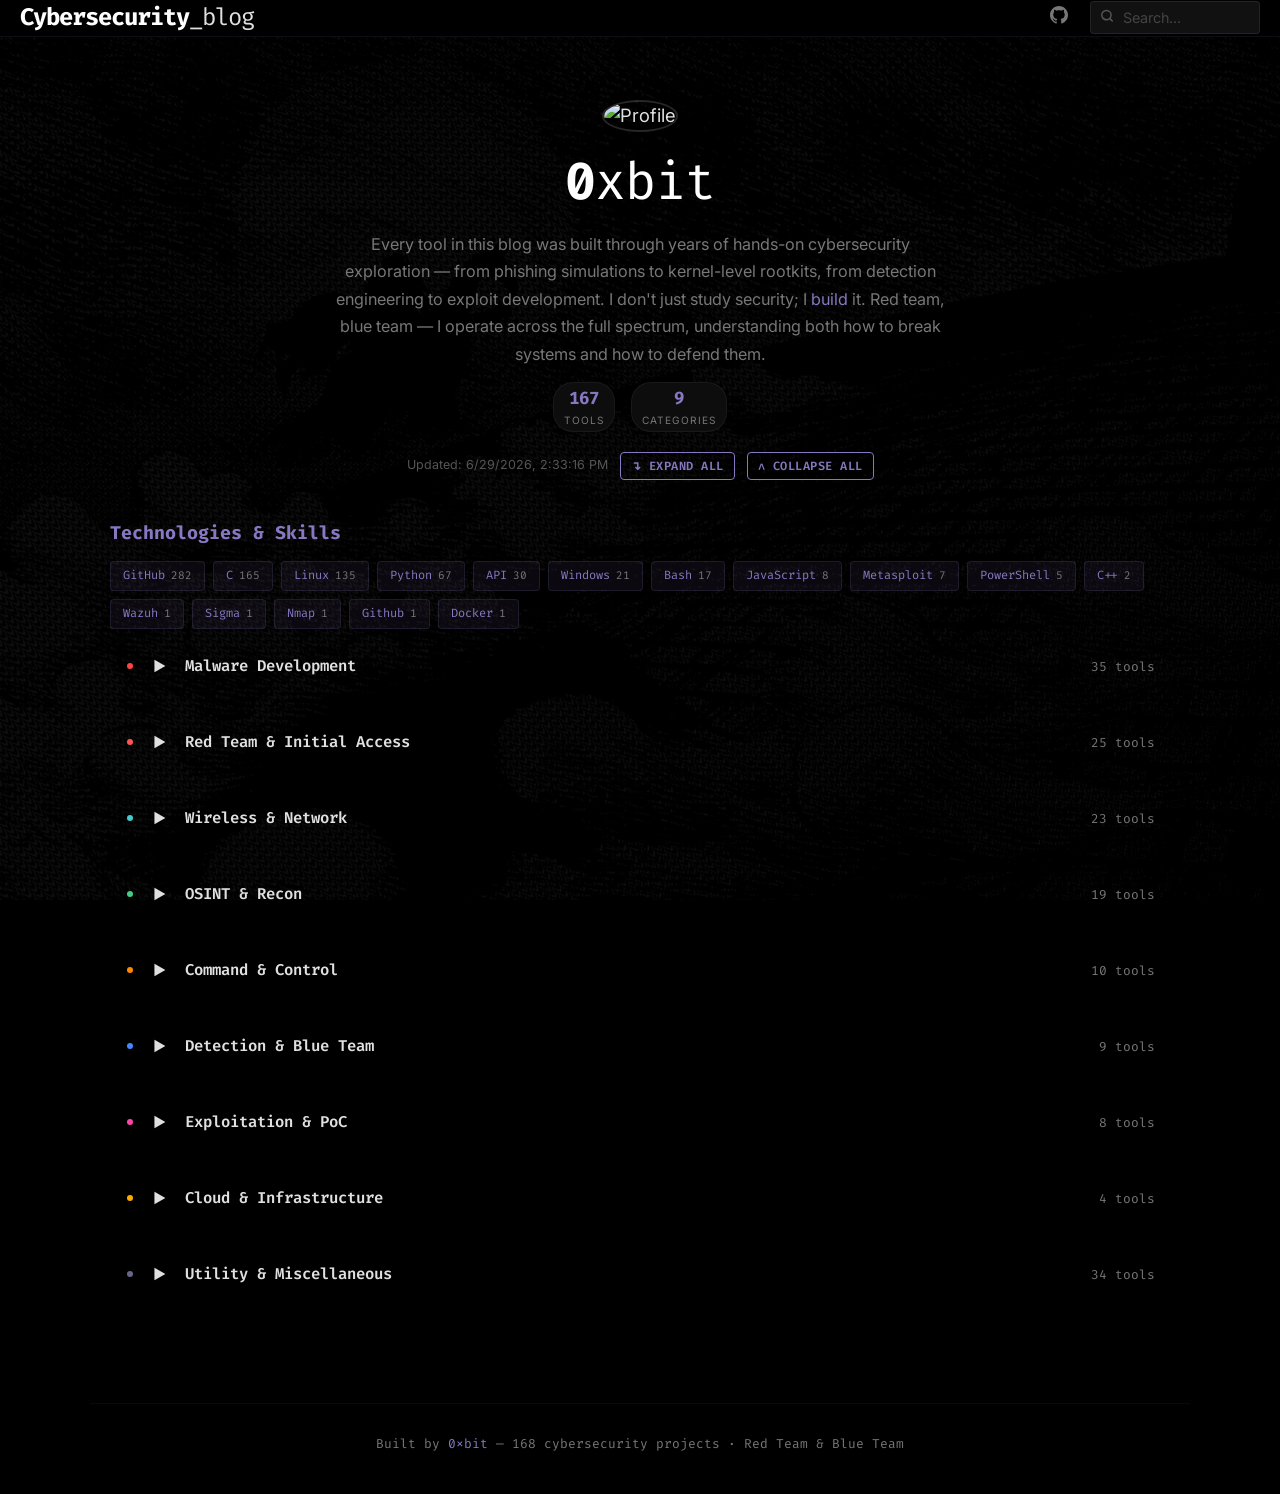
==== commit 0c700c7f: "update" ====
--- a/sec_blog.html
+++ b/sec_blog.html
@@ -193,7 +193,7 @@
 <body>
 
 <nav class="navbar">
-  <div class="nav-logo">SECURITY<span>_BLOG</span></div>
+  <div class="nav-logo">Cybersecurity<span>_blog</span></div>
   <button class="hamburger" id="hamburger" aria-label="Menu"><span></span><span></span><span></span></button>
   <ul class="nav-links" id="navLinks">
     <li><a href="https://github.com/0xbitx" target="_blank" rel="noopener" title="GitHub Profile" style="padding:4px 8px"><svg width="18" height="18" viewBox="0 0 24 24" fill="currentColor"><path d="M12 0C5.37 0 0 5.37 0 12c0 5.3 3.438 9.8 8.205 11.385.6.113.82-.258.82-.577 0-.285-.01-1.04-.015-2.04-3.338.724-4.042-1.61-4.042-1.61-.546-1.385-1.335-1.755-1.335-1.755-1.087-.744.084-.729.084-.729 1.205.084 1.838 1.236 1.838 1.236 1.07 1.835 2.809 1.305 3.495.998.108-.776.417-1.305.76-1.605-2.665-.3-5.466-1.332-5.466-5.93 0-1.31.465-2.38 1.235-3.22-.135-.303-.54-1.523.105-3.176 0 0 1.005-.322 3.3 1.23.96-.267 1.98-.399 3-.405 1.02.006 2.04.138 3 .405 2.28-1.552 3.285-1.23 3.285-1.23.645 1.653.24 2.873.12 3.176.765.84 1.23 1.91 1.23 3.22 0 4.61-2.805 5.625-5.475 5.92.42.36.81 1.096.81 2.22 0 1.605-.015 2.896-.015 3.286 0 .315.21.69.825.57C20.565 21.795 24 17.295 24 12c0-6.63-5.37-12-12-12z"/></svg></a></li>
@@ -208,7 +208,7 @@
   <img src="https://github.com/0xbitx.png" alt="Profile" style="width:180px;height:180px;border-radius:50%;border:2px solid rgba(255,255,255,0.15);margin-bottom:12px;object-fit:cover">
   <h1 style="color:#fff">0<span style="font-weight:400">xbit</span></h1>
   <p style="max-width:620px;font-size:.88rem;line-height:1.7;margin-top:10px">
-    Every tool in this blog was built through years of hands-on cybersecurity exploration — from kernel-level rootkits to phishing simulations, from detection engineering to exploit development. I don't just study security; I <em style="color:var(--accent);font-style:normal">build</em> it. Red team, blue team — I operate across the full spectrum, understanding both how to break systems and how to defend them.
+    Every tool in this blog was built through years of hands-on cybersecurity exploration — from phishing simulations to kernel-level rootkits, from detection engineering to exploit development. I don't just study security; I <em style="color:var(--accent);font-style:normal">build</em> it. Red team, blue team — I operate across the full spectrum, understanding both how to break systems and how to defend them.
   </p>
   <div class="stats-row">
     <div class="stat"><div class="num" id="totalProjects">--</div><div class="label">Tools</div></div>
@@ -1701,7 +1701,7 @@
     "title": "DEDSEC_GUILDJACKER",
     "description": "Discord bot toolkit for server administration testing — role management, channel control, and destruction — highlighting API automation expertise for platform security evaluation.",
     "rawDescription": "Discord bot toolkit for server administration testing — role management, channel control, and destruction — highlighting API automation expertise for platform security evaluation.",
-    "category": "Utility & Miscellaneous",
+    "category": "Red Team & Initial Access",
     "technologies": [
       "C",
       "Linux",
@@ -1765,17 +1765,6 @@
     "repo": "DEDSEC_SERPENTbytes"
   },
   {
-    "title": "dedsec-track-v4",
-    "description": "No description available.",
-    "rawDescription": "No description available.",
-    "category": "Utility & Miscellaneous",
-    "technologies": [],
-    "threatActors": [],
-    "githubUrl": "https://github.com/0xbitx/dedsec-track-v4",
-    "owner": "0xbitx",
-    "repo": "dedsec-track-v4"
-  },
-  {
     "title": "Roadmap: A Practical Guide to Becoming a Cybersecurity",
     "description": "Five-phase cybersecurity career roadmap mapping foundational knowledge through specialization and certification milestones for aspiring security professionals.",
     "rawDescription": "Five-phase cybersecurity career roadmap mapping foundational knowledge through specialization and certification milestones for aspiring security professionals.",
@@ -1912,7 +1901,7 @@
     "repo": "DEDSEC_RAT"
   },
   {
-    "title": "Fetching resource without authorization check",
+    "title": "Secure Coding",
     "description": "Every application security program eventually hits the same frustrating plateau. SAST tools are deployed in the CI/CD pipeline, developers complete the annual secure-coding training module, the vulnerability scanner generates pretty dashboards with trend lines that slope gently downward — and yet the same classes of vulnerability keep surfacing in every external penetration test report. Insecure Direct Object References in REST endpoints. Mass assignment in API request handlers. Unsafe deserialization of user-controlled data blobs. The root cause isn't that developers don't intellectually know about these vulnerability classes. It's that the gap between an abstract OWASP category and the concrete code they're staring at in a Friday-afternoon pull request is too wide to bridge at the speed modern development demands. SEC-CODE addresses this by operating as a semantic pattern scanner that finds vulnerability patterns expressed in the developer's own language and framework — not the scanner vendor's abstract, one-size-fits-all taxonomy.\n\nSEC-CODE's detection engine works by compiling a suite of language-specific AST visitors built on tree-sitter grammars. For each supported language — Python, JavaScript and TypeScript, Go, Java, PHP, Ruby, and C# — the tool loads the target source file, parses it into a concrete syntax tree, and walks that tree with visitor functions that match against configurable vulnerability patterns expressed as YAML rule definitions. Each rule declares three components: a `pattern` (a tree-sitter query that selects candidate AST nodes), a `context` constraint (ancestor or descendant nodes that must also be present for the pattern to represent an exploitable condition rather than a benign code construct), and a `message` template with variable interpolation from captured nodes so the output speaks the developer's language. This architecture means a rule for \"Express.js route handler that lacks authorization middleware\" is expressed as a ~15-line YAML block that queries for a `call_expression` with a member expression on the router object, captures the HTTP method and route path, and checks a context constraint confirming that no upstream middleware call matches known authentication middleware function names. And the developer can read that rule, understand it, and modify it — because it's expressed in terms of their framework's actual AST structure, not a proprietary query language buried in a vendor's black-box engine. The output is emitted in SARIF format for seamless CI/CD pipeline integration and as a terminal color-diff showing the offending source lines with the pattern match highlighted inline.\n\nThe sobering lesson that emerges from SEC-CODE deployments across multiple engineering organizations is that the highest-signal rules are almost always organization-specific, not generic. Off-the-shelf rules for SQL injection via string concatenation and reflected XSS via `innerHTML` assignment produce noise-to-signal ratios that cause developers to tune out. But when a Go shop writes a custom rule for \"direct `json.Unmarshal` into a struct that has no `validate` struct tags on user-controlled input fields,\" the true-positive rate routinely exceeds 70% — because the rule is matching their exact anti-pattern, in their exact framework, in their exact most-common error mode. The tool's extensibility is its primary value proposition; the bundled ruleset is just a conversation starter.\n\nHiring-manager framing: an AppSec engineer who instinctively reaches for semantic pattern scanning over black-box commercial SAST is demonstrating that they understand a core truth about security automation — it must be tailored to the specific code and frameworks it protects, or it will be ignored. Generic commercial tools find generic textbook bugs. Custom semantic rules, expressed in the AST structure of the team's actual stack, catch the bugs your developers actually write every sprint.",
     "rawDescription": "Every application security program eventually hits the same frustrating plateau. SAST tools are deployed in the CI/CD pipeline, developers complete the annual secure-coding training module, the vulnerability scanner generates pretty dashboards with trend lines that slope gently downward — and yet the same classes of vulnerability keep surfacing in every external penetration test report. Insecure Direct Object References in REST endpoints. Mass assignment in API request handlers. Unsafe deserialization of user-controlled data blobs. The root cause isn't that developers don't intellectually know about these vulnerability classes. It's that the gap between an abstract OWASP category and the concrete code they're staring at in a Friday-afternoon pull request is too wide to bridge at the speed modern development demands. SEC-CODE addresses this by operating as a semantic pattern scanner that finds vulnerability patterns expressed in the developer's own language and framework — not the scanner vendor's abstract, one-size-fits-all taxonomy.\n\nSEC-CODE's detection engine works by compiling a suite of language-specific AST visitors built on tree-sitter grammars. For each supported language — Python, JavaScript and TypeScript, Go, Java, PHP, Ruby, and C# — the tool loads the target source file, parses it into a concrete syntax tree, and walks that tree with visitor functions that match against configurable vulnerability patterns expressed as YAML rule definitions. Each rule declares three components: a `pattern` (a tree-sitter query that selects candidate AST nodes), a `context` constraint (ancestor or descendant nodes that must also be present for the pattern to represent an exploitable condition rather than a benign code construct), and a `message` template with variable interpolation from captured nodes so the output speaks the developer's language. This architecture means a rule for \"Express.js route handler that lacks authorization middleware\" is expressed as a ~15-line YAML block that queries for a `call_expression` with a member expression on the router object, captures the HTTP method and route path, and checks a context constraint confirming that no upstream middleware call matches known authentication middleware function names. And the developer can read that rule, understand it, and modify it — because it's expressed in terms of their framework's actual AST structure, not a proprietary query language buried in a vendor's black-box engine. The output is emitted in SARIF format for seamless CI/CD pipeline integration and as a terminal color-diff showing the offending source lines with the pattern match highlighted inline.\n\nThe sobering lesson that emerges from SEC-CODE deployments across multiple engineering organizations is that the highest-signal rules are almost always organization-specific, not generic. Off-the-shelf rules for SQL injection via string concatenation and reflected XSS via `innerHTML` assignment produce noise-to-signal ratios that cause developers to tune out. But when a Go shop writes a custom rule for \"direct `json.Unmarshal` into a struct that has no `validate` struct tags on user-controlled input fields,\" the true-positive rate routinely exceeds 70% — because the rule is matching their exact anti-pattern, in their exact framework, in their exact most-common error mode. The tool's extensibility is its primary value proposition; the bundled ruleset is just a conversation starter.\n\nHiring-manager framing: an AppSec engineer who instinctively reaches for semantic pattern scanning over black-box commercial SAST is demonstrating that they understand a core truth about security automation — it must be tailored to the specific code and frameworks it protects, or it will be ignored. Generic commercial tools find generic textbook bugs. Custom semantic rules, expressed in the AST structure of the team's actual stack, catch the bugs your developers actually write every sprint.",
     "category": "Detection & Blue Team",
@@ -2060,7 +2049,7 @@
     "title": "DEDSEC_DELHOOK",
     "description": "Deletes malicious Discord webhooks used as attacker C2 infrastructure, providing an active incident-response capability that disrupts adversary operations in real time.",
     "rawDescription": "Deletes malicious Discord webhooks used as attacker C2 infrastructure, providing an active incident-response capability that disrupts adversary operations in real time.",
-    "category": "Utility & Miscellaneous",
+    "category": "Detection & Blue Team",
     "technologies": [
       "C",
       "Linux",
@@ -2153,7 +2142,7 @@
     "title": "DEDSEC_NGL_TOOL WEB",
     "description": "Multi-function NGL testing toolkit for customized spam campaigns and bulk message deletion, demonstrating platform API security evaluation capabilities.",
     "rawDescription": "Multi-function NGL testing toolkit for customized spam campaigns and bulk message deletion, demonstrating platform API security evaluation capabilities.",
-    "category": "Utility & Miscellaneous",
+    "category": "Exploitation & PoC",
     "technologies": [
       "C",
       "GitHub",
@@ -2168,7 +2157,7 @@
     "title": "DEDSEC_NGL_DELETER",
     "description": "Automated NGL inbox-clearing utility demonstrating API reverse-engineering for anonymous messaging platform security testing.",
     "rawDescription": "Automated NGL inbox-clearing utility demonstrating API reverse-engineering for anonymous messaging platform security testing.",
-    "category": "Utility & Miscellaneous",
+    "category": "Exploitation & PoC",
     "technologies": [
       "C",
       "Linux",
@@ -2268,7 +2257,7 @@
     "title": "Dedsec-Troll",
     "description": "Browser-based denial-of-service attacks have existed since JavaScript could open windows, but most modern defenses focus on preventing pop-ups rather than understanding resource-exhaustion vectors that operate entirely within a single tab's event loop. Dedsec-Troll resurrects a deceptively simple technique: programmatic redirection into an infinite loop of YouTube tab spawning, which rapidly saturates available RAM as each new tab loads a full Chromium rendering context—complete with video decoder, compositor thread, and GPU buffer allocations—until the operating system's memory manager forces the browser process into swap thrashing or outright termination. The attack page uses a minimal HTML payload with embedded JavaScript that, upon load, enters a tight redirect loop targeting `https://www.youtube.com`. Critically, each iteration opens a new browsing context (`window.open`) rather than navigating the current tab, which means every cycle adds a new renderer process to the browser's process tree. YouTube was chosen as the target not arbitrarily but because its landing page is media-heavy: thumbnail images, JavaScript bundles exceeding several megabytes after decompression, and pre-loaded video player initialization code. A single YouTube tab can consume 200-400 MB of RAM; spawning twenty in rapid succession pushes most consumer machines past their physical memory limits and into swap, where disk I/O latency makes the system effectively unresponsive. The page's design also defeats the \"close the tab\" reflex: because the redirect loop fires on page load and spawns new windows faster than a user can reach for Ctrl+W, the victim often ends up fighting a losing battle against an exponentially growing tab count. The defense is browser-level: Chrome's pop-up blocker detection heuristics and per-site process limits mitigate this attack vector in modern versions, but the underlying resource-exhaustion primitive—consuming memory faster than the system can reclaim it—applies to any runtime that allows unbounded allocation from user-controlled code. The lesson: browser sandboxing prevents filesystem access, but memory is a shared resource that sandboxes can't partition.",
     "rawDescription": "Browser-based denial-of-service attacks have existed since JavaScript could open windows, but most modern defenses focus on preventing pop-ups rather than understanding resource-exhaustion vectors that operate entirely within a single tab's event loop. Dedsec-Troll resurrects a deceptively simple technique: programmatic redirection into an infinite loop of YouTube tab spawning, which rapidly saturates available RAM as each new tab loads a full Chromium rendering context—complete with video decoder, compositor thread, and GPU buffer allocations—until the operating system's memory manager forces the browser process into swap thrashing or outright termination. The attack page uses a minimal HTML payload with embedded JavaScript that, upon load, enters a tight redirect loop targeting `https://www.youtube.com`. Critically, each iteration opens a new browsing context (`window.open`) rather than navigating the current tab, which means every cycle adds a new renderer process to the browser's process tree. YouTube was chosen as the target not arbitrarily but because its landing page is media-heavy: thumbnail images, JavaScript bundles exceeding several megabytes after decompression, and pre-loaded video player initialization code. A single YouTube tab can consume 200-400 MB of RAM; spawning twenty in rapid succession pushes most consumer machines past their physical memory limits and into swap, where disk I/O latency makes the system effectively unresponsive. The page's design also defeats the \"close the tab\" reflex: because the redirect loop fires on page load and spawns new windows faster than a user can reach for Ctrl+W, the victim often ends up fighting a losing battle against an exponentially growing tab count. The defense is browser-level: Chrome's pop-up blocker detection heuristics and per-site process limits mitigate this attack vector in modern versions, but the underlying resource-exhaustion primitive—consuming memory faster than the system can reclaim it—applies to any runtime that allows unbounded allocation from user-controlled code. The lesson: browser sandboxing prevents filesystem access, but memory is a shared resource that sandboxes can't partition.",
-    "category": "Utility & Miscellaneous",
+    "category": "Malware Development",
     "technologies": [
       "C",
       "GitHub",
@@ -2335,7 +2324,7 @@
     "title": "DEDSEC_GFS",
     "description": "Automated Google Form testing tool generating realistic PII datasets at scale, validating form security controls, input sanitization, and anti-automation defenses.",
     "rawDescription": "Automated Google Form testing tool generating realistic PII datasets at scale, validating form security controls, input sanitization, and anti-automation defenses.",
-    "category": "Utility & Miscellaneous",
+    "category": "Red Team & Initial Access",
     "technologies": [
       "Python",
       "C",
@@ -2504,7 +2493,7 @@
     "title": "DEDSEC_DISCORD_REVL",
     "description": "Extracts and surfaces Discord user account intelligence, demonstrating OSINT-gathering techniques applied to social platforms for reconnaissance and identity correlation.",
     "rawDescription": "Extracts and surfaces Discord user account intelligence, demonstrating OSINT-gathering techniques applied to social platforms for reconnaissance and identity correlation.",
-    "category": "Utility & Miscellaneous",
+    "category": "Malware Development",
     "technologies": [],
     "threatActors": [],
     "githubUrl": "https://github.com/0xbitx/DEDSEC_DISCORD_REVL",
@@ -2651,7 +2640,7 @@
     "title": "DEDSEC_STARLINK",
     "description": "Starlink's consumer hardware exposes a local HTTP API on `192.168.100.1` that serves JSON-formatted telemetry—dish orientation, obstruction statistics, GPS coordinates, firmware versions, and alert history. This endpoint exists primarily for the Starlink mobile app's diagnostic screens, but it's a goldmine for anyone who wants programmatic access to their terminal's operational state without routing through SpaceX's cloud. DEDSEC_STARLINK is a terminal-native client for this API, turning raw JSON dumps into a structured management interface for monitoring and controlling a Starlink dish. The tool wraps six API operations behind a numbered menu: device status and information retrieval, alert/obstruction notification parsing, GPS location extraction with automatic Google Maps link generation, dish stowing, dish unstowing, and system reboot. The GPS-to-Google-Maps feature is particularly elegant—it parses the latitude/longitude fields from the dish's telemetry response, constructs a `https://www.google.com/maps?q=lat,lng` URL, and offers it as a clickable link, providing instant geospatial context for where your dish physically is. The stow/unstow and reboot commands write to the API's control endpoints, which means the tool transitions from read-only monitoring to active dish management—stowing the dish collapses it into the flat \"travel mode\" position for transport, and rebooting triggers a full terminal restart cycle. The implementation is pure Python with HTTP requests, which keeps the dependency footprint minimal and makes the tool portable across any Linux distribution that can run Python and reach the dish's local IP. The unspoken assumption is that you're on the same local network as the dish, which is true for most Starlink deployments but means the tool doesn't work remotely without additional network configuration. The lesson for anyone building tools against hardware-local APIs: JSON endpoints hidden behind undocumented local IPs are more common than most developers realize, and building a terminal-native interface on top of them is often simpler and more maintainable than reverse-engineering a mobile app.",
     "rawDescription": "Starlink's consumer hardware exposes a local HTTP API on `192.168.100.1` that serves JSON-formatted telemetry—dish orientation, obstruction statistics, GPS coordinates, firmware versions, and alert history. This endpoint exists primarily for the Starlink mobile app's diagnostic screens, but it's a goldmine for anyone who wants programmatic access to their terminal's operational state without routing through SpaceX's cloud. DEDSEC_STARLINK is a terminal-native client for this API, turning raw JSON dumps into a structured management interface for monitoring and controlling a Starlink dish. The tool wraps six API operations behind a numbered menu: device status and information retrieval, alert/obstruction notification parsing, GPS location extraction with automatic Google Maps link generation, dish stowing, dish unstowing, and system reboot. The GPS-to-Google-Maps feature is particularly elegant—it parses the latitude/longitude fields from the dish's telemetry response, constructs a `https://www.google.com/maps?q=lat,lng` URL, and offers it as a clickable link, providing instant geospatial context for where your dish physically is. The stow/unstow and reboot commands write to the API's control endpoints, which means the tool transitions from read-only monitoring to active dish management—stowing the dish collapses it into the flat \"travel mode\" position for transport, and rebooting triggers a full terminal restart cycle. The implementation is pure Python with HTTP requests, which keeps the dependency footprint minimal and makes the tool portable across any Linux distribution that can run Python and reach the dish's local IP. The unspoken assumption is that you're on the same local network as the dish, which is true for most Starlink deployments but means the tool doesn't work remotely without additional network configuration. The lesson for anyone building tools against hardware-local APIs: JSON endpoints hidden behind undocumented local IPs are more common than most developers realize, and building a terminal-native interface on top of them is often simpler and more maintainable than reverse-engineering a mobile app.",
-    "category": "Utility & Miscellaneous",
+    "category": "Wireless & Network",
     "technologies": [
       "Python",
       "C",
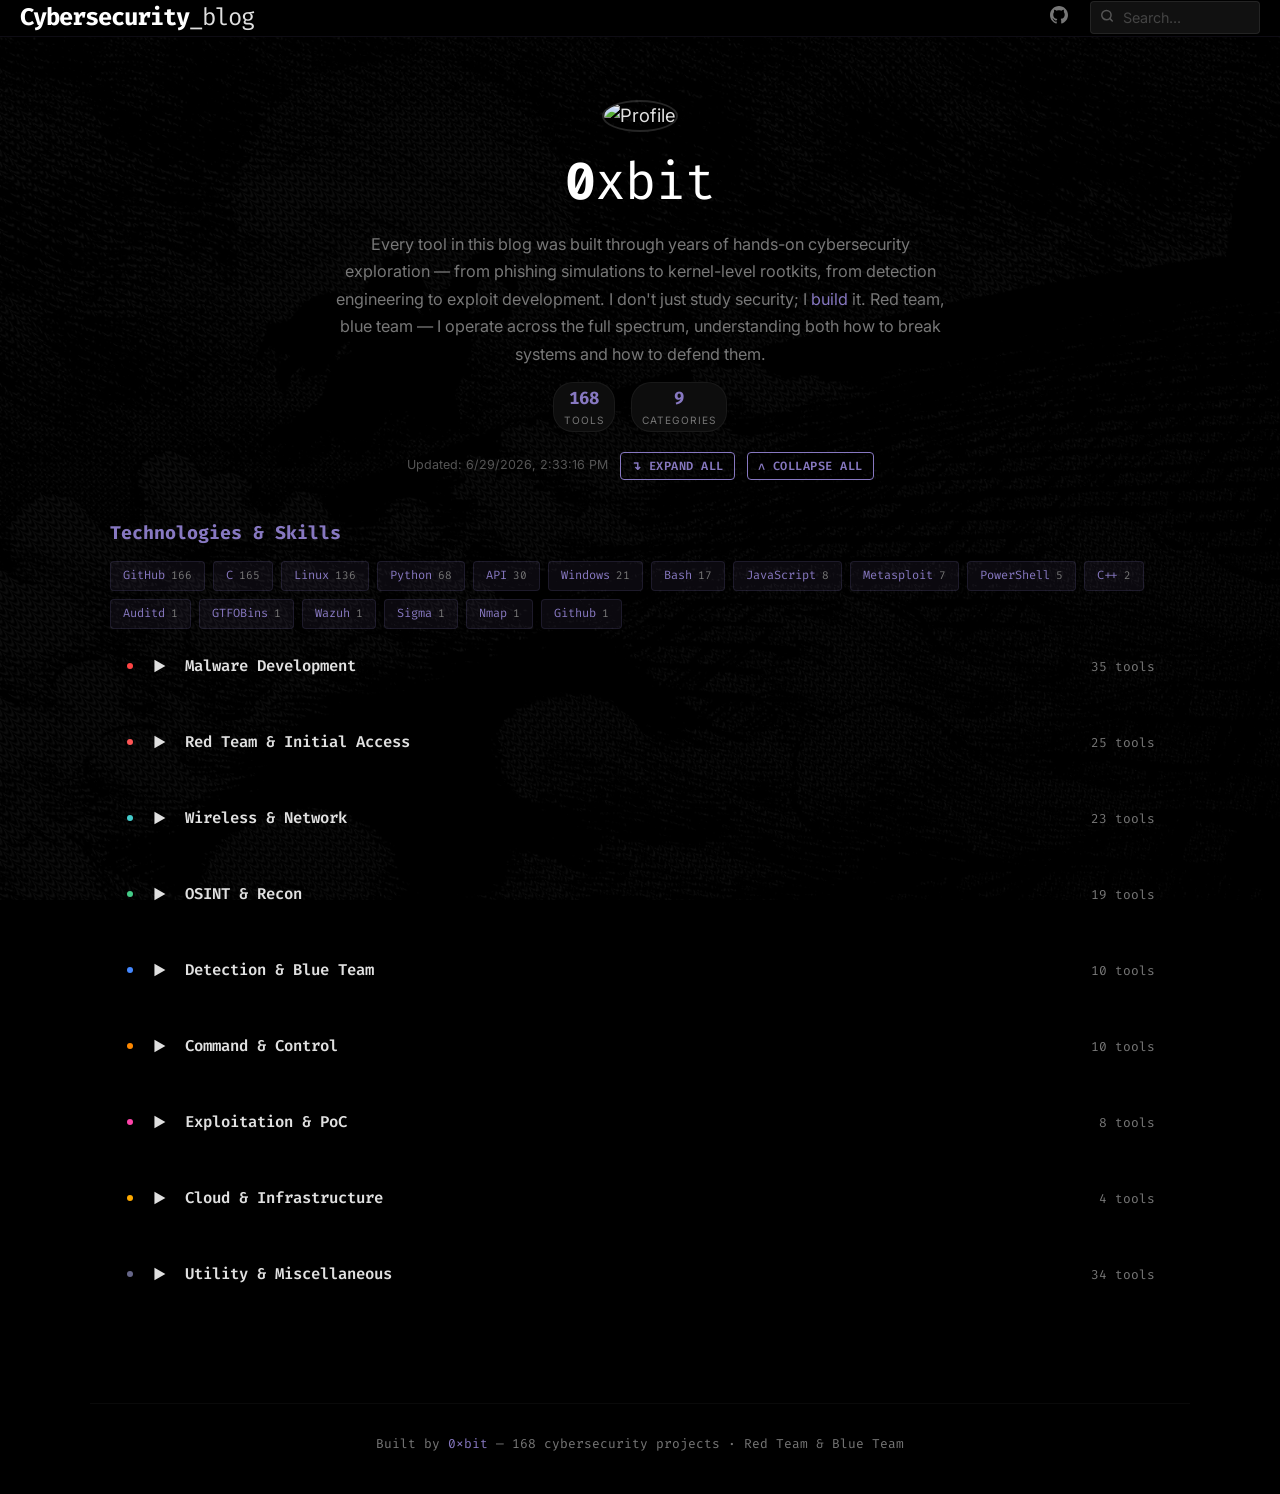
==== commit ce55b066: "update" ====
--- a/sec_blog.html
+++ b/sec_blog.html
@@ -321,6 +321,22 @@
     "repo": "DEDSEC_XUAN"
   },
   {
+      "title": "DEDSEC_FLUX",
+      "description": "FLUX is a comprehensive, advanced Host-based Intrusion Detection System (HIDS) built specifically for Linux environments. It operates in real time, continuously monitoring system activity through 13 parallel threads to detect malicious behavior, unauthorized changes, and signs of compromise — from initial reconnaissance all the way to post-exploitation persistence. Unlike traditional log scanners or single-purpose security scripts, FLUX employs a dual-engine architecture that combines psutil-based process polling with kernel-level auditd execve hooking. Both engines share a unified deduplication layer ensuring no command generates duplicate alerts regardless of which engine captures it first. This ensures no command escapes detection: psutil catches long-running processes every second, while auditd captures every execve syscall at the kernel level — including commands that complete in milliseconds (sudo -l, id, groups, uname -r, find / -perm -4000). The auditd integration automatically configures 15 kernel-level syscall rules and file watches, covering SUID execution, UID change syscalls, root processes from writable directories, /proc/self/mem writes, copy_file_range abuse, and real-time modification detection on sudoers and cron directories. FLUX integrates 1,259 GTFOBins exploitation patterns covering 200+ Linux binaries with a sophisticated pattern generalization engine that adapts literal GTFOBins examples to match real-world command variations. The engine automatically handles seven common discrepancies between GTFOBins documentation and actual execve cmdlines: literal placeholder paths replaced with filesystem wildcards, quoted DATA strings generalized to arbitrary content, single quotes around -c and -e arguments made optional (shells strip them before execve), dollar-sign variables preserved as literals rather than regex anchors, /bin/sh expanded to match /bin/bash, /bin/dash, and /bin/zsh, comma-space separators made flexible in function calls, and semicolon separators matched with or without whitespace. Versioned binary aliases (python3, python3.11, php8.1, ruby3.0, node20, lua5.4, gcc-12, java17, and more) are automatically mapped to their base GTFOBins rules. On top of the GTFOBins engine, 22 behavioral alert types derived from the HiveSecurity Linux Privilege Escalation guide provide complete coverage of all six attack phases: reconnaissance (SUID enumeration, world-writable file discovery, sudo -l, cron inspection, kernel version checking), SUID/SGID abuse (euid mismatch detection via auditd with whitelisted system binaries, -p flag shell spawning, chmod +s backdoors), sudo misconfiguration (shell spawning detection that distinguishes malicious os.system/os.execl calls from benign -c usage, LD_PRELOAD injection with shared library compilation detection), cron job hijacking (file modification watches plus content-aware diff alerts showing exactly what was added), PATH injection (both cmdline-based detection and /proc/*/environ polling that catches shell builtin export commands invisible to execve monitoring), Linux capabilities abuse (getcap/setcap detection plus setuid syscall monitoring), and kernel exploits including DirtyFrag (CVE-2026-46331 — page cache corruption via pagemap), DirtyClone (CVE-2026-43503 — memory mapping file manipulation), DirtyPipe (CVE-2022-0847 — /proc/self/mem overwrite), PwnKit (CVE-2021-4034 — suspicious pkexec execution), and CopyFail (copy.fail URL access, splice/copy_file_range abuse, curl-pipe-to-interpreter-su pattern). Beyond command-level detection, FLUX provides comprehensive system-wide monitoring across eight additional layers. File integrity monitoring via SHA-256 hashing with 3-second polling covers both system files (/etc/passwd, /etc/shadow, /etc/sudoers, /etc/group, /etc/crontab) and HIDS configuration files, supplemented by kernel-level auditd file watches for real-time sudoers and cron modification alerts independent of the polling cycle. User and group account monitoring polls /etc/passwd and /etc/group every 5 seconds using set-difference comparison, detecting new user creation, sudo group membership changes, wheel group modifications, and /etc/sudoers hash changes with automatic corrupted-baseline recovery. Persistence detection monitors all common autostart locations — system-wide paths (/etc/rc.local, /etc/init.d/, /etc/systemd/system/, all cron directories) plus every user's shell RC files under /home/* and /root — with content-aware diffing that shows the exact lines added or removed, not just which file changed. Kernel and rootkit monitoring provides three detection vectors: loaded module tracking with hash verification and whitelist comparison, hidden process detection by cross-referencing /proc PIDs against psutil's process list, and hidden file discovery by comparing os.listdir() output against ls -A results. USB device enumeration captures vendor ID, product ID, manufacturer, serial number, speed class, and max power draw for BadUSB and malicious HID detection. Network surveillance runs across three threads: new process tracking, sustained upload/download detection with 50KB/s threshold and spike analysis, and internet connectivity monitoring via ICMP probes. System resource monitoring detects CPU spikes above 80% and memory usage over 500MB with automatic browser process whitelisting (Firefox, Chrome, Chromium, Brave). Environment scanning polls /proc/*/environ every 2 seconds for PATH hijacking, catching shell builtin export commands that never appear in execve logs. All alerts are delivered in real time to Discord via structured webhooks with per-alert-type icons and descriptions, enabling rapid incident response before damage occurs. The entire system runs as a single Python process with graceful Ctrl+C shutdown, automatic auditd rule cleanup on exit, and resilient JSON handling with automatic corrupted-baseline recovery.",
+      "rawDescription": "FLUX is a comprehensive, advanced Host-based Intrusion Detection System (HIDS) built specifically for Linux environments. It operates in real time, continuously monitoring system activity through 13 parallel threads to detect malicious behavior, unauthorized changes, and signs of compromise — from initial reconnaissance all the way to post-exploitation persistence. Unlike traditional log scanners or single-purpose security scripts, FLUX employs a dual-engine architecture that combines psutil-based process polling with kernel-level auditd execve hooking. Both engines share a unified deduplication layer ensuring no command generates duplicate alerts regardless of which engine captures it first. This ensures no command escapes detection: psutil catches long-running processes every second, while auditd captures every execve syscall at the kernel level — including commands that complete in milliseconds (sudo -l, id, groups, uname -r, find / -perm -4000). The auditd integration automatically configures 15 kernel-level syscall rules and file watches, covering SUID execution, UID change syscalls, root processes from writable directories, /proc/self/mem writes, copy_file_range abuse, and real-time modification detection on sudoers and cron directories. FLUX integrates 1,259 GTFOBins exploitation patterns covering 200+ Linux binaries with a sophisticated pattern generalization engine that adapts literal GTFOBins examples to match real-world command variations. The engine automatically handles seven common discrepancies between GTFOBins documentation and actual execve cmdlines: literal placeholder paths replaced with filesystem wildcards, quoted DATA strings generalized to arbitrary content, single quotes around -c and -e arguments made optional (shells strip them before execve), dollar-sign variables preserved as literals rather than regex anchors, /bin/sh expanded to match /bin/bash, /bin/dash, and /bin/zsh, comma-space separators made flexible in function calls, and semicolon separators matched with or without whitespace. Versioned binary aliases (python3, python3.11, php8.1, ruby3.0, node20, lua5.4, gcc-12, java17, and more) are automatically mapped to their base GTFOBins rules. On top of the GTFOBins engine, 22 behavioral alert types derived from the HiveSecurity Linux Privilege Escalation guide provide complete coverage of all six attack phases: reconnaissance (SUID enumeration, world-writable file discovery, sudo -l, cron inspection, kernel version checking), SUID/SGID abuse (euid mismatch detection via auditd with whitelisted system binaries, -p flag shell spawning, chmod +s backdoors), sudo misconfiguration (shell spawning detection that distinguishes malicious os.system/os.execl calls from benign -c usage, LD_PRELOAD injection with shared library compilation detection), cron job hijacking (file modification watches plus content-aware diff alerts showing exactly what was added), PATH injection (both cmdline-based detection and /proc/*/environ polling that catches shell builtin export commands invisible to execve monitoring), Linux capabilities abuse (getcap/setcap detection plus setuid syscall monitoring), and kernel exploits including DirtyFrag (CVE-2026-46331 — page cache corruption via pagemap), DirtyClone (CVE-2026-43503 — memory mapping file manipulation), DirtyPipe (CVE-2022-0847 — /proc/self/mem overwrite), PwnKit (CVE-2021-4034 — suspicious pkexec execution), and CopyFail (copy.fail URL access, splice/copy_file_range abuse, curl-pipe-to-interpreter-su pattern). Beyond command-level detection, FLUX provides comprehensive system-wide monitoring across eight additional layers. File integrity monitoring via SHA-256 hashing with 3-second polling covers both system files (/etc/passwd, /etc/shadow, /etc/sudoers, /etc/group, /etc/crontab) and HIDS configuration files, supplemented by kernel-level auditd file watches for real-time sudoers and cron modification alerts independent of the polling cycle. User and group account monitoring polls /etc/passwd and /etc/group every 5 seconds using set-difference comparison, detecting new user creation, sudo group membership changes, wheel group modifications, and /etc/sudoers hash changes with automatic corrupted-baseline recovery. Persistence detection monitors all common autostart locations — system-wide paths (/etc/rc.local, /etc/init.d/, /etc/systemd/system/, all cron directories) plus every user's shell RC files under /home/* and /root — with content-aware diffing that shows the exact lines added or removed, not just which file changed. Kernel and rootkit monitoring provides three detection vectors: loaded module tracking with hash verification and whitelist comparison, hidden process detection by cross-referencing /proc PIDs against psutil's process list, and hidden file discovery by comparing os.listdir() output against ls -A results. USB device enumeration captures vendor ID, product ID, manufacturer, serial number, speed class, and max power draw for BadUSB and malicious HID detection. Network surveillance runs across three threads: new process tracking, sustained upload/download detection with 50KB/s threshold and spike analysis, and internet connectivity monitoring via ICMP probes. System resource monitoring detects CPU spikes above 80% and memory usage over 500MB with automatic browser process whitelisting (Firefox, Chrome, Chromium, Brave). Environment scanning polls /proc/*/environ every 2 seconds for PATH hijacking, catching shell builtin export commands that never appear in execve logs. All alerts are delivered in real time to Discord via structured webhooks with per-alert-type icons and descriptions, enabling rapid incident response before damage occurs. The entire system runs as a single Python process with graceful Ctrl+C shutdown, automatic auditd rule cleanup on exit, and resilient JSON handling with automatic corrupted-baseline recovery.",
+      "category": "Detection & Blue Team",
+      "technologies": [
+          "Python",
+          "Linux",
+          "Auditd",
+          "GTFOBins",
+      ],
+      "threatActors": [],
+      "githubUrl": "https://github.com/0xbitx/DEDSEC_FLUX",
+      "owner": "0xbitx",
+      "repo": "DEDSEC_FLUX"
+  },
+  {
     "title": "DEDSEC_SIGBIN",
     "description": "The GTFOBins project is one of the most useful resources in offensive security—a living catalog of every Unix binary that can be abused for file reads, shell escapes, privilege escalation, and lateral movement. But its value to defenders has always been latent. The data exists as hand-curated YAML; converting that into actionable detection rules that fire in a real SIEM requires manual translation work that few security teams ever prioritize. DEDSEC_SIGBIN automates this translation end-to-end, turning GTFOBins' knowledge base into deployable Sigma and Wazuh rules with a single command and zero external dependencies. The engineering challenge SIGBIN solves is non-trivial: GTFOBins structures each binary's abuse techniques under nested context keys (`sudo`, `suid`, `unprivileged`, `shell`, `command`, etc.), each containing platform-specific command strings with documentation placeholders. SIGBIN's built-in YAML parser—implemented from scratch rather than relying on PyYAML to maintain zero-dependency portability—flattens this hierarchy and maps each technique to ATT&CK technique IDs, severity levels, and appropriate detection patterns. The intelligence is in the regex generation: documentation placeholders like `attacker.com`, `/path/to/input-file`, and `12345` are automatically replaced with pattern wildcards (`\\S+`, `\\d+`), transforming reference examples into rules that match real attacker infrastructure. A `--literal` flag preserves the raw strings for documentation purposes. The output is twofold: individual Sigma YAML rules with embedded Wazuh field mappings, and a combined `gtfobins_wazuh_rules.xml` file that's drop-in ready for any Wazuh Manager deployment. Rules leverage `<if_sid>530</if_sid>` to hook into the command execution decoder pipeline, with severity levels stratified from 10 (file-read, file-write) to 15 (reverse-shell, bind-shell). The tool's clone-parse-generate-cleanup lifecycle means it always works against the latest upstream GTFOBins data, never ships stale rules, and leaves no cloned repos behind. The lesson is about automation leverage: GTFOBins has existed for years, but the gap between \"knowing about LOLBins abuse\" and \"detecting LOLBins abuse in production\" has been a manual bridge that SIGBIN finally automates away.",
     "rawDescription": "The GTFOBins project is one of the most useful resources in offensive security—a living catalog of every Unix binary that can be abused for file reads, shell escapes, privilege escalation, and lateral movement. But its value to defenders has always been latent. The data exists as hand-curated YAML; converting that into actionable detection rules that fire in a real SIEM requires manual translation work that few security teams ever prioritize. DEDSEC_SIGBIN automates this translation end-to-end, turning GTFOBins' knowledge base into deployable Sigma and Wazuh rules with a single command and zero external dependencies. The engineering challenge SIGBIN solves is non-trivial: GTFOBins structures each binary's abuse techniques under nested context keys (`sudo`, `suid`, `unprivileged`, `shell`, `command`, etc.), each containing platform-specific command strings with documentation placeholders. SIGBIN's built-in YAML parser—implemented from scratch rather than relying on PyYAML to maintain zero-dependency portability—flattens this hierarchy and maps each technique to ATT&CK technique IDs, severity levels, and appropriate detection patterns. The intelligence is in the regex generation: documentation placeholders like `attacker.com`, `/path/to/input-file`, and `12345` are automatically replaced with pattern wildcards (`\\S+`, `\\d+`), transforming reference examples into rules that match real attacker infrastructure. A `--literal` flag preserves the raw strings for documentation purposes. The output is twofold: individual Sigma YAML rules with embedded Wazuh field mappings, and a combined `gtfobins_wazuh_rules.xml` file that's drop-in ready for any Wazuh Manager deployment. Rules leverage `<if_sid>530</if_sid>` to hook into the command execution decoder pipeline, with severity levels stratified from 10 (file-read, file-write) to 15 (reverse-shell, bind-shell). The tool's clone-parse-generate-cleanup lifecycle means it always works against the latest upstream GTFOBins data, never ships stale rules, and leaves no cloned repos behind. The lesson is about automation leverage: GTFOBins has existed for years, but the gap between \"knowing about LOLBins abuse\" and \"detecting LOLBins abuse in production\" has been a manual bridge that SIGBIN finally automates away.",
@@ -401,7 +417,6 @@
       "Bash",
       "Linux",
       "GitHub",
-      "GitHub"
     ],
     "threatActors": [],
     "githubUrl": "https://github.com/0xbitx/DEDSEC_DNSStrike",
@@ -455,7 +470,6 @@
       "C",
       "Linux",
       "GitHub",
-      "GitHub"
     ],
     "threatActors": [],
     "githubUrl": "https://github.com/0xbitx/DEDSEC_ETA",
@@ -471,7 +485,6 @@
       "C",
       "Linux",
       "GitHub",
-      "GitHub"
     ],
     "threatActors": [],
     "githubUrl": "https://github.com/0xbitx/DEDSEC_GSTRIKE",
@@ -505,7 +518,6 @@
       "Linux",
       "Windows",
       "GitHub",
-      "GitHub"
     ],
     "threatActors": [],
     "githubUrl": "https://github.com/0xbitx/DEDSEC_RANSOMWARE_BUILDER",
@@ -522,7 +534,6 @@
       "C",
       "Linux",
       "GitHub",
-      "GitHub"
     ],
     "threatActors": [],
     "githubUrl": "https://github.com/0xbitx/DEDSEC_SNAKELINE",
@@ -557,7 +568,6 @@
       "C",
       "Linux",
       "GitHub",
-      "GitHub"
     ],
     "threatActors": [],
     "githubUrl": "https://github.com/0xbitx/DEDSEC_REDIRMASK",
@@ -591,7 +601,6 @@
       "C",
       "Linux",
       "GitHub",
-      "GitHub"
     ],
     "threatActors": [],
     "githubUrl": "https://github.com/0xbitx/Dedsec-VPN",
@@ -608,7 +617,6 @@
       "C",
       "Linux",
       "GitHub",
-      "GitHub"
     ],
     "threatActors": [],
     "githubUrl": "https://github.com/0xbitx/DEDSEC_PROC-HACKER",
@@ -624,7 +632,6 @@
       "C",
       "Linux",
       "GitHub",
-      "GitHub"
     ],
     "threatActors": [],
     "githubUrl": "https://github.com/0xbitx/DEDSEC_OPENGATE",
@@ -641,7 +648,6 @@
       "C",
       "Linux",
       "GitHub",
-      "GitHub"
     ],
     "threatActors": [],
     "githubUrl": "https://github.com/0xbitx/DEDSEC_MARBLE",
@@ -657,7 +663,6 @@
       "C",
       "Linux",
       "GitHub",
-      "GitHub"
     ],
     "threatActors": [],
     "githubUrl": "https://github.com/0xbitx/DEDSEC_BKIF",
@@ -685,7 +690,6 @@
     "technologies": [
       "C",
       "GitHub",
-      "GitHub"
     ],
     "threatActors": [],
     "githubUrl": "https://github.com/0xbitx/Hacking-guide",
@@ -741,7 +745,6 @@
       "Windows",
       "Metasploit",
       "GitHub",
-      "GitHub"
     ],
     "threatActors": [],
     "githubUrl": "https://github.com/0xbitx/DEDSEC_VSDOOR",
@@ -757,7 +760,6 @@
       "C",
       "Linux",
       "GitHub",
-      "GitHub"
     ],
     "threatActors": [],
     "githubUrl": "https://github.com/0xbitx/DEDSEC_STOR",
@@ -792,7 +794,6 @@
       "Bash",
       "Linux",
       "GitHub",
-      "GitHub"
     ],
     "threatActors": [],
     "githubUrl": "https://github.com/0xbitx/DEDSEC_ZIPHITE",
@@ -809,7 +810,6 @@
       "Linux",
       "Windows",
       "GitHub",
-      "GitHub"
     ],
     "threatActors": [],
     "githubUrl": "https://github.com/0xbitx/DEDSEC_MOTW",
@@ -844,7 +844,6 @@
       "C",
       "Linux",
       "GitHub",
-      "GitHub"
     ],
     "threatActors": [],
     "githubUrl": "https://github.com/0xbitx/dedsec_cli_utils",
@@ -879,7 +878,6 @@
       "C",
       "Linux",
       "GitHub",
-      "GitHub"
     ],
     "threatActors": [],
     "githubUrl": "https://github.com/0xbitx/DEDSEC_BOTNET",
@@ -931,7 +929,6 @@
       "C",
       "Linux",
       "GitHub",
-      "GitHub"
     ],
     "threatActors": [],
     "githubUrl": "https://github.com/0xbitx/DEDSEC_GHOSTMAILER",
@@ -948,7 +945,6 @@
       "C",
       "Linux",
       "GitHub",
-      "GitHub"
     ],
     "threatActors": [],
     "githubUrl": "https://github.com/0xbitx/DEDSEC_PHONERENSIC",
@@ -964,7 +960,6 @@
       "C",
       "Linux",
       "GitHub",
-      "GitHub"
     ],
     "threatActors": [],
     "githubUrl": "https://github.com/0xbitx/DEDSEC_TIKTOKVB",
@@ -980,7 +975,6 @@
       "C",
       "Linux",
       "GitHub",
-      "GitHub"
     ],
     "threatActors": [],
     "githubUrl": "https://github.com/0xbitx/DEDSEC_PHISH",
@@ -1013,7 +1007,6 @@
       "C",
       "Linux",
       "GitHub",
-      "GitHub"
     ],
     "threatActors": [],
     "githubUrl": "https://github.com/0xbitx/DEDSEC_DEB",
@@ -1029,7 +1022,6 @@
       "C",
       "Linux",
       "GitHub",
-      "GitHub"
     ],
     "threatActors": [],
     "githubUrl": "https://github.com/0xbitx/DEDSEC_WVEA",
@@ -1045,7 +1037,6 @@
       "C",
       "Linux",
       "GitHub",
-      "GitHub"
     ],
     "threatActors": [],
     "githubUrl": "https://github.com/0xbitx/DEDSEC_GTERM",
@@ -1080,7 +1071,6 @@
       "Linux",
       "Windows",
       "GitHub",
-      "GitHub"
     ],
     "threatActors": [],
     "githubUrl": "https://github.com/0xbitx/DEDSEC_IMGWARE",
@@ -1097,7 +1087,6 @@
       "C",
       "Linux",
       "GitHub",
-      "GitHub"
     ],
     "threatActors": [],
     "githubUrl": "https://github.com/0xbitx/DEDSEC_RTLO",
@@ -1115,7 +1104,6 @@
       "Linux",
       "Windows",
       "GitHub",
-      "GitHub"
     ],
     "threatActors": [],
     "githubUrl": "https://github.com/0xbitx/DEDSEC_M2PDF",
@@ -1132,7 +1120,6 @@
       "Linux",
       "Metasploit",
       "GitHub",
-      "GitHub"
     ],
     "threatActors": [],
     "githubUrl": "https://github.com/0xbitx/DEDSEC_NULLSIG",
@@ -1148,7 +1135,6 @@
       "C",
       "Linux",
       "GitHub",
-      "GitHub"
     ],
     "threatActors": [],
     "githubUrl": "https://github.com/0xbitx/DEDSEC_PIRATA",
@@ -1165,7 +1151,6 @@
       "C",
       "Linux",
       "GitHub",
-      "GitHub"
     ],
     "threatActors": [],
     "githubUrl": "https://github.com/0xbitx/DEDSEC_ROOTRAP",
@@ -1181,7 +1166,6 @@
       "C",
       "Linux",
       "GitHub",
-      "GitHub"
     ],
     "threatActors": [],
     "githubUrl": "https://github.com/0xbitx/DEDSEC_0-LOGS",
@@ -1198,7 +1182,6 @@
       "C",
       "Linux",
       "GitHub",
-      "GitHub"
     ],
     "threatActors": [],
     "githubUrl": "https://github.com/0xbitx/DEDSEC_PEOPLE_SEARCH",
@@ -1215,7 +1198,6 @@
       "C",
       "Linux",
       "GitHub",
-      "GitHub"
     ],
     "threatActors": [],
     "githubUrl": "https://github.com/0xbitx/DEDSEC_DATALEAKED",
@@ -1232,7 +1214,6 @@
       "Bash",
       "Linux",
       "GitHub",
-      "GitHub"
     ],
     "threatActors": [],
     "githubUrl": "https://github.com/0xbitx/dedsec-wifiphish_v2",
@@ -1250,7 +1231,6 @@
       "Linux",
       "Windows",
       "GitHub",
-      "GitHub"
     ],
     "threatActors": [],
     "githubUrl": "https://github.com/0xbitx/DEDSEC_LINX2WIN",
@@ -1267,7 +1247,6 @@
       "Linux",
       "Windows",
       "GitHub",
-      "GitHub"
     ],
     "threatActors": [],
     "githubUrl": "https://github.com/0xbitx/DEDSEC_WINVIR_BUILDER",
@@ -1284,7 +1263,6 @@
       "C",
       "Linux",
       "GitHub",
-      "GitHub"
     ],
     "threatActors": [],
     "githubUrl": "https://github.com/0xbitx/DEDSEC_PALAMAN",
@@ -1300,7 +1278,6 @@
       "C",
       "Linux",
       "GitHub",
-      "GitHub"
     ],
     "threatActors": [],
     "githubUrl": "https://github.com/0xbitx/dedsec-tempmail",
@@ -1316,7 +1293,6 @@
       "C",
       "Linux",
       "GitHub",
-      "GitHub"
     ],
     "threatActors": [],
     "githubUrl": "https://github.com/0xbitx/DEDSEC_GCLI",
@@ -1333,7 +1309,6 @@
       "C",
       "Linux",
       "GitHub",
-      "GitHub"
     ],
     "threatActors": [],
     "githubUrl": "https://github.com/0xbitx/DEDSEC_NGL_FACEREVEAL",
@@ -1351,7 +1326,6 @@
       "JavaScript",
       "Linux",
       "GitHub",
-      "GitHub"
     ],
     "threatActors": [],
     "githubUrl": "https://github.com/0xbitx/DEDSEC_NGL_USERREVEAL",
@@ -1367,7 +1341,6 @@
       "C",
       "Linux",
       "GitHub",
-      "GitHub"
     ],
     "threatActors": [],
     "githubUrl": "https://github.com/0xbitx/DEDSEC_HTML_OBF",
@@ -1383,7 +1356,6 @@
       "C",
       "Linux",
       "GitHub",
-      "GitHub"
     ],
     "threatActors": [],
     "githubUrl": "https://github.com/0xbitx/DEDSEC_PTZ_STRM_EXPLOIT",
@@ -1400,7 +1372,6 @@
       "C",
       "Linux",
       "GitHub",
-      "GitHub"
     ],
     "threatActors": [],
     "githubUrl": "https://github.com/0xbitx/DEDSEC_MALWARE_DROPPER",
@@ -1416,7 +1387,6 @@
       "C",
       "Linux",
       "GitHub",
-      "GitHub"
     ],
     "threatActors": [],
     "githubUrl": "https://github.com/0xbitx/DEDSEC_SHRED",
@@ -1432,7 +1402,6 @@
       "C",
       "Linux",
       "GitHub",
-      "GitHub"
     ],
     "threatActors": [],
     "githubUrl": "https://github.com/0xbitx/DEDSEC_STARSYNC",
@@ -1465,7 +1434,6 @@
       "C",
       "Linux",
       "GitHub",
-      "GitHub"
     ],
     "threatActors": [],
     "githubUrl": "https://github.com/0xbitx/Dedsec_file-time-manipulator",
@@ -1481,7 +1449,6 @@
       "C",
       "Linux",
       "GitHub",
-      "GitHub"
     ],
     "threatActors": [],
     "githubUrl": "https://github.com/0xbitx/DEDSEC_ESP32_TOOLKIT",
@@ -1514,7 +1481,6 @@
       "C",
       "Linux",
       "GitHub",
-      "GitHub"
     ],
     "threatActors": [],
     "githubUrl": "https://github.com/0xbitx/DEDSEC_COMMIT_PROBE",
@@ -1530,7 +1496,6 @@
       "C",
       "Linux",
       "GitHub",
-      "GitHub"
     ],
     "threatActors": [],
     "githubUrl": "https://github.com/0xbitx/DEDSEC_WIREMON",
@@ -1546,7 +1511,6 @@
       "C",
       "Linux",
       "GitHub",
-      "GitHub"
     ],
     "threatActors": [],
     "githubUrl": "https://github.com/0xbitx/DEDSEC_WI-FIDAR",
@@ -1563,7 +1527,6 @@
       "C",
       "Linux",
       "GitHub",
-      "GitHub"
     ],
     "threatActors": [],
     "githubUrl": "https://github.com/0xbitx/DEDSEC-AVSCAN",
@@ -1579,7 +1542,6 @@
       "C",
       "Linux",
       "GitHub",
-      "GitHub"
     ],
     "threatActors": [],
     "githubUrl": "https://github.com/0xbitx/DEDSEC_PAGE_STALKER",
@@ -1595,7 +1557,6 @@
       "C",
       "Linux",
       "GitHub",
-      "GitHub"
     ],
     "threatActors": [],
     "githubUrl": "https://github.com/0xbitx/DEDSEC_RANSOMWARE",
@@ -1624,7 +1585,6 @@
       "C",
       "Linux",
       "GitHub",
-      "GitHub"
     ],
     "threatActors": [],
     "githubUrl": "https://github.com/0xbitx/DEDSEC_CODE-CSV",
@@ -1657,7 +1617,6 @@
       "C",
       "Linux",
       "GitHub",
-      "GitHub"
     ],
     "threatActors": [],
     "githubUrl": "https://github.com/0xbitx/DEDSEC_PASTEBIN-CLI",
@@ -1673,7 +1632,6 @@
       "C",
       "Linux",
       "GitHub",
-      "GitHub"
     ],
     "threatActors": [],
     "githubUrl": "https://github.com/0xbitx/DEDSEC_MikroTik-Bruter",
@@ -1706,7 +1664,6 @@
       "C",
       "Linux",
       "GitHub",
-      "GitHub"
     ],
     "threatActors": [],
     "githubUrl": "https://github.com/0xbitx/DEDSEC_GUILDJACKER",
@@ -1740,7 +1697,6 @@
       "C",
       "Linux",
       "GitHub",
-      "GitHub"
     ],
     "threatActors": [],
     "githubUrl": "https://github.com/0xbitx/DEDSEC-XICOMAP",
@@ -1757,7 +1713,6 @@
       "C",
       "Linux",
       "GitHub",
-      "GitHub"
     ],
     "threatActors": [],
     "githubUrl": "https://github.com/0xbitx/DEDSEC_SERPENTbytes",
@@ -1790,7 +1745,6 @@
     "technologies": [
       "C",
       "GitHub",
-      "GitHub"
     ],
     "threatActors": [],
     "githubUrl": "https://github.com/0xbitx/DEDSEC_VENDO_GHOST",
@@ -1806,7 +1760,6 @@
       "C",
       "Linux",
       "GitHub",
-      "GitHub"
     ],
     "threatActors": [],
     "githubUrl": "https://github.com/0xbitx/DEEPSEEK",
@@ -1862,7 +1815,6 @@
     "technologies": [
       "C",
       "GitHub",
-      "GitHub"
     ],
     "threatActors": [],
     "githubUrl": "https://github.com/0xbitx/DEDSEC_BLUEJACKER",
@@ -1893,7 +1845,6 @@
       "Linux",
       "Windows",
       "GitHub",
-      "GitHub"
     ],
     "threatActors": [],
     "githubUrl": "https://github.com/0xbitx/DEDSEC_RAT",
@@ -1940,7 +1891,6 @@
       "C",
       "Bash",
       "GitHub",
-      "GitHub"
     ],
     "threatActors": [],
     "githubUrl": "https://github.com/0xbitx/how_to_contribute",
@@ -1955,7 +1905,6 @@
     "technologies": [
       "C",
       "GitHub",
-      "GitHub"
     ],
     "threatActors": [],
     "githubUrl": "https://github.com/0xbitx/PH_Mobile_Number_Prefixes",
@@ -1972,7 +1921,6 @@
       "C",
       "Linux",
       "GitHub",
-      "GitHub"
     ],
     "threatActors": [],
     "githubUrl": "https://github.com/0xbitx/DEDSEC_PPI",
@@ -2006,7 +1954,6 @@
       "C",
       "Linux",
       "GitHub",
-      "GitHub"
     ],
     "threatActors": [],
     "githubUrl": "https://github.com/0xbitx/Dedsec-Wifi-Killer",
@@ -2022,7 +1969,6 @@
       "C",
       "Linux",
       "GitHub",
-      "GitHub"
     ],
     "threatActors": [],
     "githubUrl": "https://github.com/0xbitx/Dedsec-WifiV2",
@@ -2038,7 +1984,6 @@
       "Python",
       "C",
       "GitHub",
-      "GitHub"
     ],
     "threatActors": [],
     "githubUrl": "https://github.com/0xbitx/DEDSEC-Bluetooth-exploit",
@@ -2054,7 +1999,6 @@
       "C",
       "Linux",
       "GitHub",
-      "GitHub"
     ],
     "threatActors": [],
     "githubUrl": "https://github.com/0xbitx/DEDSEC_DELHOOK",
@@ -2071,7 +2015,6 @@
       "C",
       "Linux",
       "GitHub",
-      "GitHub"
     ],
     "threatActors": [],
     "githubUrl": "https://github.com/0xbitx/DEDSEC_DISCORD_TKN",
@@ -2101,7 +2044,6 @@
       "C",
       "Linux",
       "GitHub",
-      "GitHub"
     ],
     "threatActors": [],
     "githubUrl": "https://github.com/0xbitx/DEDSEC_SKID_REVEAL",
@@ -2146,7 +2088,6 @@
     "technologies": [
       "C",
       "GitHub",
-      "GitHub"
     ],
     "threatActors": [],
     "githubUrl": "https://github.com/0xbitx/DEDSEC_NGL_TOOL",
@@ -2162,7 +2103,6 @@
       "C",
       "Linux",
       "GitHub",
-      "GitHub"
     ],
     "threatActors": [],
     "githubUrl": "https://github.com/0xbitx/DEDSEC_NGL_DELETER",
@@ -2178,7 +2118,6 @@
       "C",
       "Linux",
       "GitHub",
-      "GitHub"
     ],
     "threatActors": [],
     "githubUrl": "https://github.com/0xbitx/DEDSEC_VENDO_ADMIN_BRUTER",
@@ -2213,7 +2152,6 @@
       "Windows",
       "Metasploit",
       "GitHub",
-      "GitHub"
     ],
     "threatActors": [],
     "githubUrl": "https://github.com/0xbitx/Dedsec-usb",
@@ -2229,7 +2167,6 @@
       "C",
       "Linux",
       "GitHub",
-      "GitHub"
     ],
     "threatActors": [],
     "githubUrl": "https://github.com/0xbitx/Dedsec-Proxychain",
@@ -2246,7 +2183,6 @@
       "Bash",
       "Linux",
       "GitHub",
-      "GitHub"
     ],
     "threatActors": [],
     "githubUrl": "https://github.com/0xbitx/dedsec-wifiphish",
@@ -2261,7 +2197,6 @@
     "technologies": [
       "C",
       "GitHub",
-      "GitHub"
     ],
     "threatActors": [],
     "githubUrl": "https://github.com/0xbitx/Dedsec-Troll",
@@ -2278,7 +2213,6 @@
       "Bash",
       "Linux",
       "GitHub",
-      "GitHub"
     ],
     "threatActors": [],
     "githubUrl": "https://github.com/0xbitx/dedsec-wifi-reverseshell",
@@ -2296,7 +2230,6 @@
       "Linux",
       "Metasploit",
       "GitHub",
-      "GitHub"
     ],
     "threatActors": [],
     "githubUrl": "https://github.com/0xbitx/Dedsec-Android-Fud",
@@ -2313,7 +2246,6 @@
       "C",
       "Linux",
       "GitHub",
-      "GitHub"
     ],
     "threatActors": [],
     "githubUrl": "https://github.com/0xbitx/Dedsec-Notion-Ai",
@@ -2330,7 +2262,6 @@
       "C",
       "Linux",
       "GitHub",
-      "GitHub"
     ],
     "threatActors": [],
     "githubUrl": "https://github.com/0xbitx/DEDSEC_GFS",
@@ -2347,7 +2278,6 @@
       "Linux",
       "Windows",
       "GitHub",
-      "GitHub"
     ],
     "threatActors": [],
     "githubUrl": "https://github.com/0xbitx/linux_based_dual_monitor_setup",
@@ -2364,7 +2294,6 @@
       "C",
       "Linux",
       "GitHub",
-      "GitHub"
     ],
     "threatActors": [],
     "githubUrl": "https://github.com/0xbitx/DEDSEC-ADB",
@@ -2381,7 +2310,6 @@
       "C",
       "Linux",
       "GitHub",
-      "GitHub"
     ],
     "threatActors": [],
     "githubUrl": "https://github.com/0xbitx/Dedsec-layer7",
@@ -2397,7 +2325,6 @@
       "C",
       "Linux",
       "GitHub",
-      "GitHub"
     ],
     "threatActors": [],
     "githubUrl": "https://github.com/0xbitx/Dedsec-Wifi-Troll",
@@ -2414,7 +2341,6 @@
       "C",
       "Linux",
       "GitHub",
-      "GitHub"
     ],
     "threatActors": [],
     "githubUrl": "https://github.com/0xbitx/DEDSEC_VOUCHER_BRUTER",
@@ -2430,7 +2356,6 @@
       "C",
       "Linux",
       "GitHub",
-      "GitHub"
     ],
     "threatActors": [],
     "githubUrl": "https://github.com/0xbitx/DEDSEC_INSTADUMP",
@@ -2446,9 +2371,7 @@
       "Python",
       "C",
       "Linux",
-      "Docker",
-      "GitHub",
-      "GitHub"
+      "GitHub",
     ],
     "threatActors": [],
     "githubUrl": "https://github.com/0xbitx/DEDSEC_TROJANIZE",
@@ -2465,7 +2388,6 @@
       "C",
       "Linux",
       "GitHub",
-      "GitHub"
     ],
     "threatActors": [],
     "githubUrl": "https://github.com/0xbitx/DEDSEC_BABY_GHOST",
@@ -2482,7 +2404,6 @@
       "Linux",
       "Windows",
       "GitHub",
-      "GitHub"
     ],
     "threatActors": [],
     "githubUrl": "https://github.com/0xbitx/DEDSEC-WINSHELL",
@@ -2510,7 +2431,6 @@
       "C",
       "Linux",
       "GitHub",
-      "GitHub"
     ],
     "threatActors": [],
     "githubUrl": "https://github.com/0xbitx/DEDSEC_PYTHON_BEAUTIFIER",
@@ -2527,7 +2447,6 @@
       "C",
       "Linux",
       "GitHub",
-      "GitHub"
     ],
     "threatActors": [],
     "githubUrl": "https://github.com/0xbitx/DEDSEC_PYTRIM",
@@ -2544,7 +2463,6 @@
       "C",
       "Linux",
       "GitHub",
-      "GitHub"
     ],
     "threatActors": [],
     "githubUrl": "https://github.com/0xbitx/DEDSEC_DIRTYPY",
@@ -2561,7 +2479,6 @@
       "C",
       "Linux",
       "GitHub",
-      "GitHub"
     ],
     "threatActors": [],
     "githubUrl": "https://github.com/0xbitx/DEDSEC_IPGRABBER",
@@ -2578,7 +2495,6 @@
       "C",
       "Linux",
       "GitHub",
-      "GitHub"
     ],
     "threatActors": [],
     "githubUrl": "https://github.com/0xbitx/DEDSEC_ASHLEY_LOOK_AT_ME",
@@ -2595,7 +2511,6 @@
       "C",
       "Linux",
       "GitHub",
-      "GitHub"
     ],
     "threatActors": [],
     "githubUrl": "https://github.com/0xbitx/DEDSEC_SKID_TRACKER",
@@ -2612,7 +2527,6 @@
       "C",
       "Linux",
       "GitHub",
-      "GitHub"
     ],
     "threatActors": [],
     "githubUrl": "https://github.com/0xbitx/DEDSEC_WIFI_VENDO_TIME",
@@ -2629,7 +2543,6 @@
       "C",
       "Linux",
       "GitHub",
-      "GitHub"
     ],
     "threatActors": [],
     "githubUrl": "https://github.com/0xbitx/DEDSEC_MSG_ENC",
@@ -2664,7 +2577,6 @@
       "C",
       "Linux",
       "GitHub",
-      "GitHub"
     ],
     "threatActors": [],
     "githubUrl": "https://github.com/0xbitx/DEDSEC_VOUCHER",
@@ -2681,7 +2593,6 @@
       "C",
       "Linux",
       "GitHub",
-      "GitHub"
     ],
     "threatActors": [],
     "githubUrl": "https://github.com/0xbitx/DEDSEC_ADMIN_PASS_STEALER",
@@ -2698,7 +2609,6 @@
       "C",
       "Linux",
       "GitHub",
-      "GitHub"
     ],
     "threatActors": [],
     "githubUrl": "https://github.com/0xbitx/DEDSEC_NGL_SPAMMER",
@@ -2715,7 +2625,6 @@
       "Bash",
       "Linux",
       "GitHub",
-      "GitHub"
     ],
     "threatActors": [],
     "githubUrl": "https://github.com/0xbitx/Dedsec-Presidential-Survey",
@@ -2732,7 +2641,6 @@
       "C",
       "Linux",
       "GitHub",
-      "GitHub"
     ],
     "threatActors": [],
     "githubUrl": "https://github.com/0xbitx/DEDSEC-SMS",
@@ -2749,7 +2657,6 @@
       "C",
       "Linux",
       "GitHub",
-      "GitHub"
     ],
     "threatActors": [],
     "githubUrl": "https://github.com/0xbitx/Dedsec-Python-OBF",
@@ -2808,7 +2715,6 @@
       "C",
       "Linux",
       "GitHub",
-      "GitHub"
     ],
     "threatActors": [],
     "githubUrl": "https://github.com/0xbitx/DEDSEC_HUKBALAHACK",
@@ -2825,7 +2731,6 @@
       "C",
       "Linux",
       "GitHub",
-      "GitHub"
     ],
     "threatActors": [],
     "githubUrl": "https://github.com/0xbitx/Dedsec-linux-virus",
@@ -2840,7 +2745,6 @@
     "technologies": [
       "C",
       "GitHub",
-      "GitHub"
     ],
     "threatActors": [],
     "githubUrl": "https://github.com/0xbitx/DEDSEC_IPGRABBER_WEBHOOK",
@@ -2855,7 +2759,6 @@
     "technologies": [
       "C",
       "GitHub",
-      "GitHub"
     ],
     "threatActors": [],
     "githubUrl": "https://github.com/0xbitx/DARKNET-OPSEC",
@@ -2870,7 +2773,6 @@
     "technologies": [
       "C",
       "GitHub",
-      "GitHub"
     ],
     "threatActors": [],
     "githubUrl": "https://github.com/0xbitx/DEDSEC_ESP32_TOOL",
@@ -2887,7 +2789,6 @@
       "C",
       "Linux",
       "GitHub",
-      "GitHub"
     ],
     "threatActors": [],
     "githubUrl": "https://github.com/0xbitx/DEDSEC_DISCORD_DARK_THEME",
@@ -2920,7 +2821,6 @@
       "C",
       "Linux",
       "GitHub",
-      "GitHub"
     ],
     "threatActors": [],
     "githubUrl": "https://github.com/0xbitx/dedsec-payload-generator",
@@ -2949,7 +2849,6 @@
     "technologies": [
       "C",
       "GitHub",
-      "GitHub"
     ],
     "threatActors": [],
     "githubUrl": "https://github.com/0xbitx/Dedsec-track-webhook",
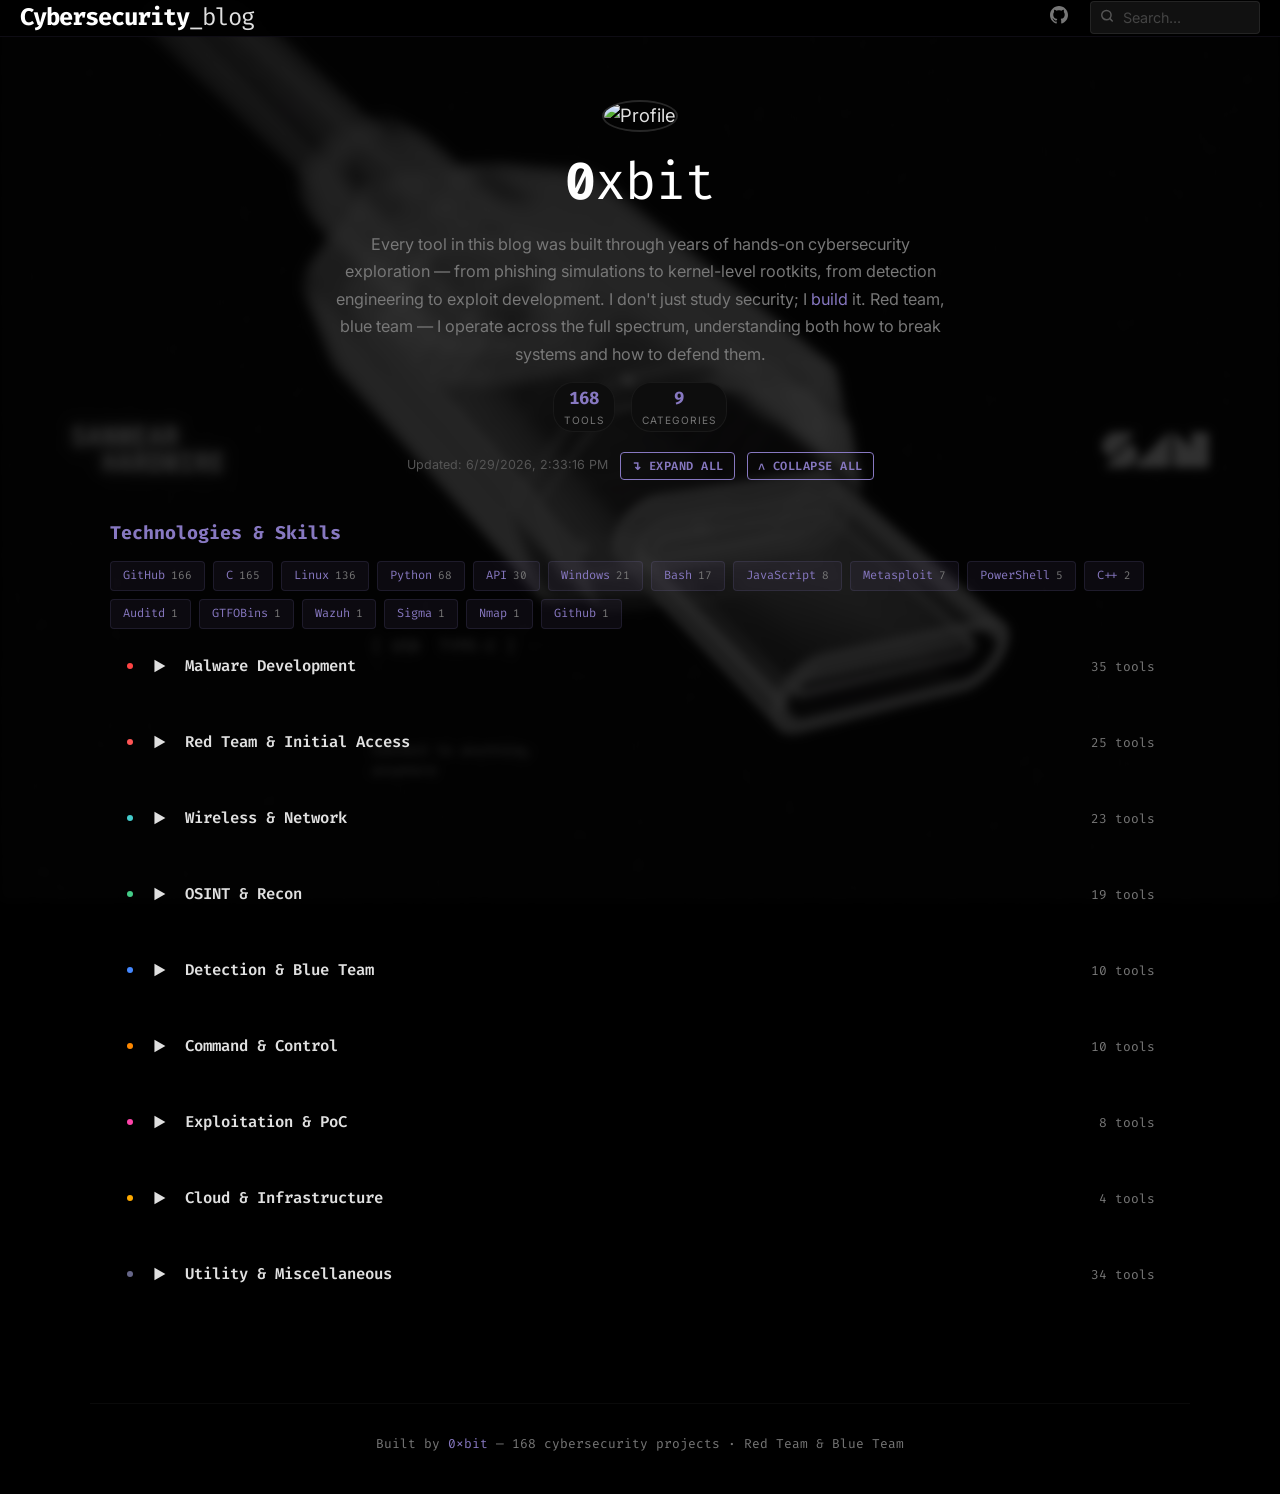
==== commit c8a32dc2: "update" ====
--- a/sec_blog.html
+++ b/sec_blog.html
@@ -14,11 +14,17 @@
   --card-bg:#0d0d0d;--card-border:rgba(135,120,193,0.12);
   --radius:6px;--font-mono:'Fira Code',monospace;--font-sans:'Inter',sans-serif;
 }
-html{scroll-behavior:smooth;font-size:115%}
+html{scroll-behavior:smooth;font-size:115%;background:#000}
 body{
   font-family:var(--font-sans);color:var(--text);
   min-height:100vh;line-height:1.5;overflow-x:hidden;
-  background:linear-gradient(rgba(0,0,0,0.60),rgba(0,0,0,0.60)),#000 url('/assets/image/background.png') center/cover no-repeat fixed;
+  background:transparent;
+}
+body::before{
+  content:'';
+  position:fixed;top:0;left:0;width:100%;height:100%;z-index:-1;
+  background:url('/assets/image/background.png') center/cover no-repeat;
+  filter:blur(5px) brightness(0.20);
 }
 
 .navbar{
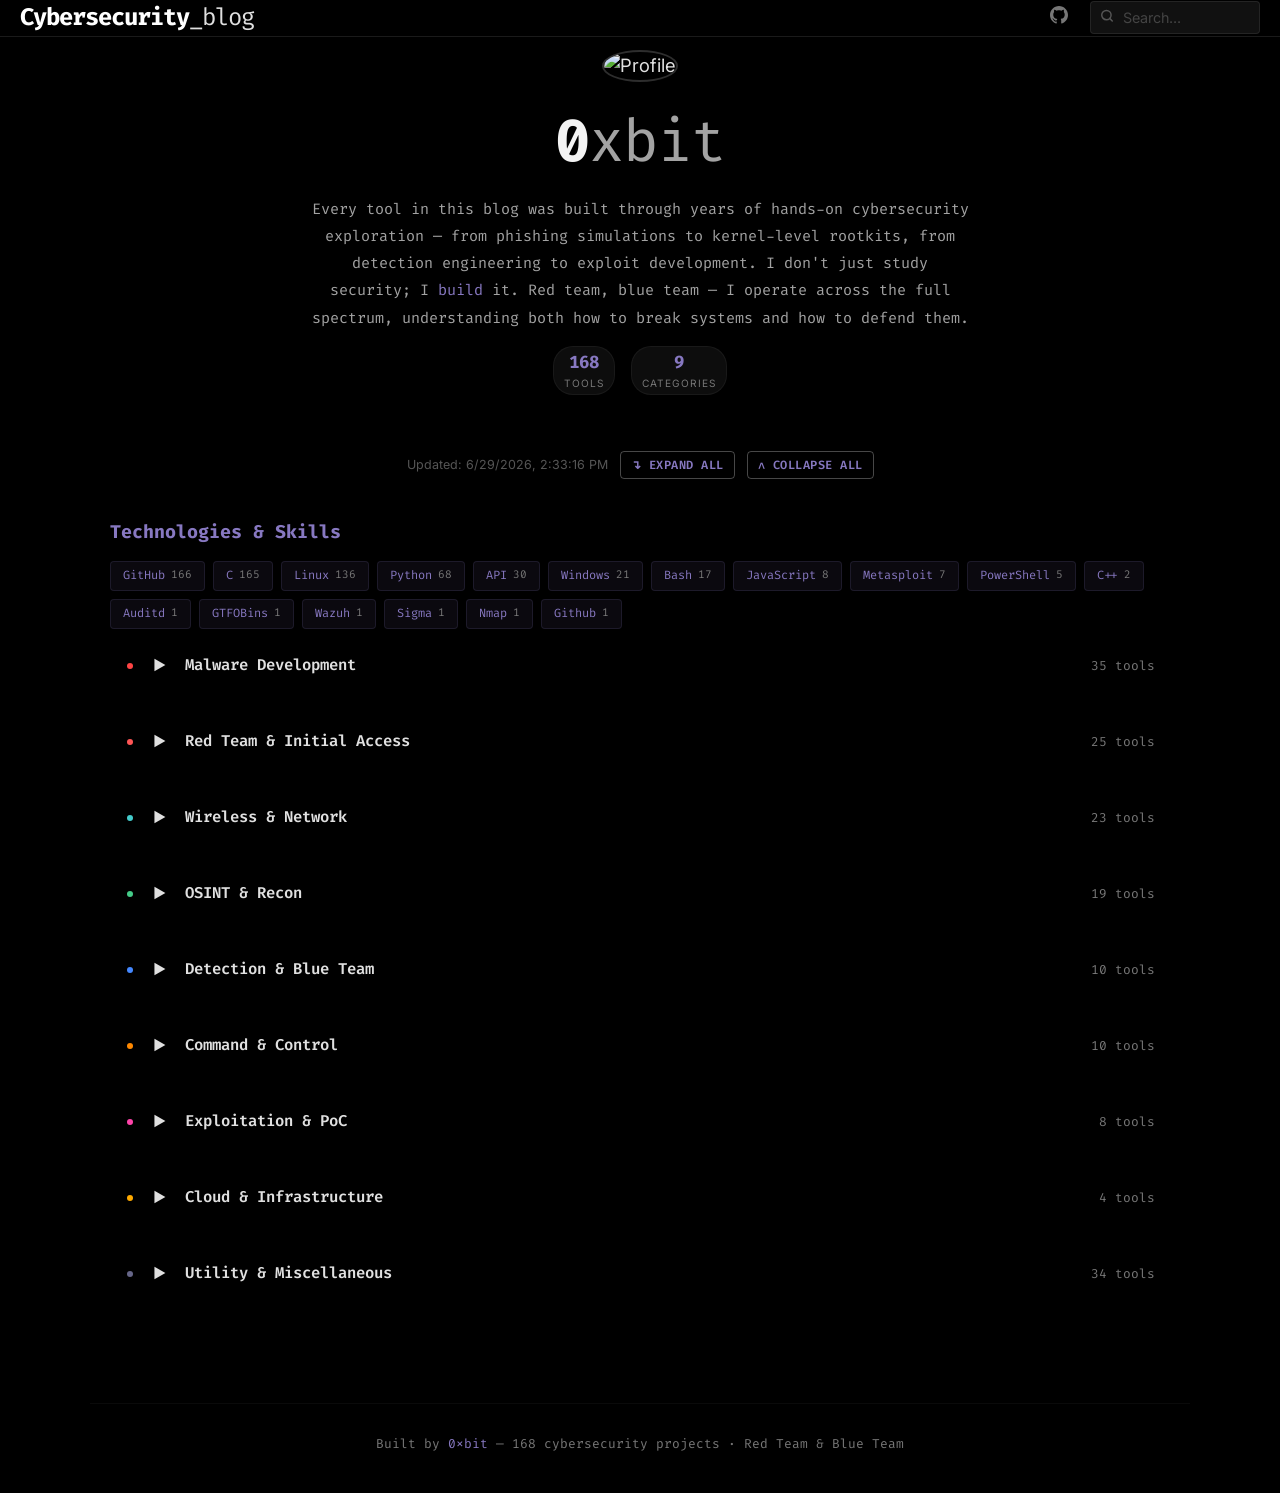
==== commit 628e9b98: "update" ====
--- a/sec_blog.html
+++ b/sec_blog.html
@@ -5,7 +5,7 @@
 <meta name="viewport" content="width=device-width, initial-scale=1.0">
 <title>0xbit – Security Blog</title>
 <link rel="icon" href="https://github.com/0xbitx.png" type="image/png">
-<link href="https://fonts.googleapis.com/css2?family=Fira+Code:wght@300;400;500;600;700&family=Inter:wght@300;400;500;600;700;800&display=swap" rel="stylesheet">
+<link href="https://fonts.googleapis.com/css2?family=Fira+Code:wght@300;400;500;600;700&family=Inter:wght@300;400;500;600;700;800&family=Inconsolata:wght@700&display=swap" rel="stylesheet">
 <style>
 *,*::before,*::after{box-sizing:border-box;margin:0;padding:0}
 :root{
@@ -23,7 +23,6 @@
 body::before{
   content:'';
   position:fixed;top:0;left:0;width:100%;height:100%;z-index:-1;
-  background:url('/assets/image/background.png') center/cover no-repeat;
   filter:blur(5px) brightness(0.20);
 }
 
@@ -31,7 +30,7 @@
   position:fixed;top:0;left:0;right:0;z-index:1000;
   background:rgba(0,0,0,0.92);backdrop-filter:blur(20px);
   -webkit-backdrop-filter:blur(20px);
-  border-bottom:1px solid rgba(135,120,193,0.1);gap:2px
+  border-bottom:1px solid rgba(255,255,255,0.1);gap:2px
     height:56px;display:flex;align-items:center;padding:0 20px;gap:14px;
 }
 .nav-logo{font-family:var(--font-mono);font-size:1.3rem;font-weight:700;color:#fff;white-space:nowrap;letter-spacing:-1px}
@@ -49,19 +48,31 @@
   border-radius:4px;width:170px;transition:.25s;outline:none;
 }
 .search-wrap input::placeholder{color:#444}
-.search-wrap input:focus{border-color:var(--accent);width:210px}
+.search-wrap input:focus{border-color:rgba(255,255,255,0.35);width:210px}
 .search-wrap .sicon{position:absolute;left:10px;top:50%;transform:translateY(-50%);color:#555;font-size:.75rem;pointer-events:none}
 
-.hero{padding:100px 20px 20px;text-align:center}
-.hero h1{font-family:var(--font-mono);font-size:clamp(1.8rem,5vw,2.8rem);font-weight:700;color:var(--accent);margin-bottom:4px;letter-spacing:-1px}
-.hero p{font-size:.9rem;color:var(--muted);max-width:500px;margin:0 auto}
+.hero{
+  position:relative;overflow:hidden;
+  min-height:10vh;
+  display:flex;
+  align-items:center;
+  justify-content:center;
+  padding:50px 20px 56px;text-align:center;
+}
+.hero-bg{position:absolute;inset:0;z-index:0;pointer-events:none;opacity:.9}
+.hero-bg canvas{width:100%;height:100%;display:block}
+.hero::after{content:'';position:absolute;inset:0;z-index:1;pointer-events:none;
+  background:radial-gradient(ellipse at center,rgba(0,0,0,0.12) 0%,rgba(0,0,0,0.74) 100%)}
+.hero-content{position:relative;z-index:10;max-width:840px;margin:0 auto}
+.hero h1{font-family:var(--font-mono);font-size:clamp(1.8rem,5vw,3.2rem);font-weight:700;color:#f3f3f3;margin-bottom:10px;letter-spacing:-1px}
+.hero p{font-family:var(--font-mono);font-size:.82rem;color:#a3a3a3;max-width:660px;margin:0 auto;line-height:1.8}
 .stats-row{display:flex;justify-content:center;gap:16px;flex-wrap:wrap;margin-top:14px}
 .stat{text-align:center;padding:3px 10px;background:#0d0d0d;border:1px solid rgba(255,255,255,0.05);border-radius:20px}
 .stat .num{font-family:var(--font-mono);font-size:.95rem;font-weight:700;color:var(--accent)}
 .stat .label{font-size:.55rem;color:var(--muted);text-transform:uppercase;letter-spacing:1px}
 
 .ctrl{display:flex;align-items:center;justify-content:center;flex-wrap:wrap;gap:12px;padding:0 20px 10px}
-.btn{font-family:var(--font-mono);font-size:.7rem;font-weight:600;padding:7px 14px;border:1px solid var(--accent);border-radius:4px;cursor:pointer;transition:.2s;text-transform:uppercase;letter-spacing:.5px;display:inline-flex;align-items:center;gap:4px}
+.btn{font-family:var(--font-mono);font-size:.7rem;font-weight:600;padding:7px 14px;border:1px solid rgba(255,255,255,0.28);border-radius:4px;cursor:pointer;transition:.2s;text-transform:uppercase;letter-spacing:.5px;display:inline-flex;align-items:center;gap:4px}
 .btn-fill{background:var(--accent);color:#000}
 .btn-fill:hover{background:var(--accent2)}
 .btn-out{background:transparent;color:var(--accent)}
@@ -73,7 +84,7 @@
 .tree{max-width:1100px;margin:0 auto;padding:0 20px 80px}
 
 .branch{margin-bottom:6px;border:1px solid transparent;transition:.3s}
-.branch.open{border-color:rgba(135,120,193,0.06);background:rgba(135,120,193,0.008);border-radius:6px;margin-bottom:14px}
+.branch.open{border-color:rgba(255,255,255,0.08);background:rgba(135,120,193,0.008);border-radius:6px;margin-bottom:14px}
 
 .branch-header{
   display:flex;align-items:center;gap:12px;padding:12px 14px;
@@ -184,7 +195,7 @@
   .hamburger{display:flex}
   .search-wrap input{width:110px}.search-wrap input:focus{width:140px}
   .tools-wrap{grid-template-columns:1fr;padding:2px 8px 10px 16px}
-  .hero{padding:90px 16px 16px}
+  .hero{padding:100px 16px 40px;min-height:70vh}
 }
 @media(max-width:480px){
   .navbar{padding:0 10px;gap:8px}.nav-logo{font-size:1.1rem}
@@ -211,14 +222,17 @@
 </nav>
 
 <section class="hero">
-  <img src="https://github.com/0xbitx.png" alt="Profile" style="width:180px;height:180px;border-radius:50%;border:2px solid rgba(255,255,255,0.15);margin-bottom:12px;object-fit:cover">
-  <h1 style="color:#fff">0<span style="font-weight:400">xbit</span></h1>
-  <p style="max-width:620px;font-size:.88rem;line-height:1.7;margin-top:10px">
-    Every tool in this blog was built through years of hands-on cybersecurity exploration — from phishing simulations to kernel-level rootkits, from detection engineering to exploit development. I don't just study security; I <em style="color:var(--accent);font-style:normal">build</em> it. Red team, blue team — I operate across the full spectrum, understanding both how to break systems and how to defend them.
-  </p>
-  <div class="stats-row">
-    <div class="stat"><div class="num" id="totalProjects">--</div><div class="label">Tools</div></div>
-    <div class="stat"><div class="num" id="totalCategories">--</div><div class="label">Categories</div></div>
+  <div class="hero-bg"><canvas id="ascii-bg"></canvas></div>
+  <div class="hero-content">
+    <img src="https://github.com/0xbitx.png" alt="Profile" style="width:180px;height:180px;border-radius:50%;border:2px solid rgba(255,255,255,0.18);margin-bottom:16px;object-fit:cover;box-shadow:0 0 40px rgba(0,0,0,0.6)">
+    <h1>0<span style="font-weight:400;color:#a3a3a3">xbit</span></h1>
+    <p>
+      Every tool in this blog was built through years of hands-on cybersecurity exploration — from phishing simulations to kernel-level rootkits, from detection engineering to exploit development. I don't just study security; I <em style="color:var(--accent);font-style:normal">build</em> it. Red team, blue team — I operate across the full spectrum, understanding both how to break systems and how to defend them.
+    </p>
+    <div class="stats-row">
+      <div class="stat"><div class="num" id="totalProjects">--</div><div class="label">Tools</div></div>
+      <div class="stat"><div class="num" id="totalCategories">--</div><div class="label">Categories</div></div>
+    </div>
   </div>
 </section>
 
@@ -3054,5 +3068,202 @@
   updateLastUpdated();
 }
 </script>
+
+<script>
+(function () {
+  'use strict';
+
+  var canvas = document.getElementById('ascii-bg');
+  if (!canvas) return;
+
+  var VERTEX_SHADER = [
+    'attribute vec2 a_position;',
+    'void main() { gl_Position = vec4(a_position, 0.0, 1.0); }'
+  ].join('\n');
+
+  var FRAGMENT_SHADER = [
+    'precision mediump float;',
+    'uniform vec2  u_resolution;',
+    'uniform float u_time;',
+    'float hash(vec2 p) {',
+    '  p = fract(p * vec2(123.34, 456.21));',
+    '  p += dot(p, p + 45.32);',
+    '  return fract(p.x * p.y);',
+    '}',
+    'float noise(vec2 p) {',
+    '  vec2 i = floor(p), f = fract(p);',
+    '  vec2 u = f * f * (3.0 - 2.0 * f);',
+    '  return mix(mix(hash(i), hash(i+vec2(1,0)), u.x),',
+    '             mix(hash(i+vec2(0,1)), hash(i+vec2(1,1)), u.x), u.y);',
+    '}',
+    'float fbm(vec2 p) {',
+    '  float v = 0.0, a = 0.5;',
+    '  for (int i = 0; i < 5; i++) { v += a*noise(p); p *= 2.0; a *= 0.5; }',
+    '  return v;',
+    '}',
+    'float warp(vec2 p, float t) {',
+    '  vec2 q = vec2(fbm(p + t*0.4), fbm(p + vec2(5.2,1.3) + t*0.35));',
+    '  vec2 r = vec2(fbm(p + 1.5*q + vec2(1.7,9.2) + t*0.3),',
+    '                fbm(p + 1.5*q + vec2(8.3,2.8) + t*0.25));',
+    '  return fbm(p + 1.5*r);',
+    '}',
+    'void main() {',
+    '  vec2 uv = gl_FragCoord.xy / u_resolution.y * 1.0;',
+    '  uv.x += u_time * 0.08;',
+    '  uv.y += sin(u_time * 0.15 + uv.x * 2.0) * 0.05;',
+    '  float n = warp(uv, u_time * 1.0);',
+    '  gl_FragColor = vec4(n, n, n, 1.0);',
+    '}'
+  ].join('\n');
+
+  var CHAR_SET = ' ._-·~:,;=|/!?+*^<>(){}[]0xbit#$%&@';
+  var COLOR = [77, 77, 77];
+  var FRAME_INTERVAL = 1000 / 30;
+  var SPEED = 0.5;
+  var MOBILE_BREAKPOINT = 768;
+  var CELL_MOBILE = 16;
+  var CELL_DESKTOP = 10;
+
+  var offscreen = document.createElement('canvas');
+  var gl = offscreen.getContext('webgl', { preserveDrawingBuffer: true });
+  if (!gl) return;
+
+  function compileShader(type, source) {
+    var shader = gl.createShader(type);
+    gl.shaderSource(shader, source);
+    gl.compileShader(shader);
+    return shader;
+  }
+
+  var program = gl.createProgram();
+  gl.attachShader(program, compileShader(gl.VERTEX_SHADER, VERTEX_SHADER));
+  gl.attachShader(program, compileShader(gl.FRAGMENT_SHADER, FRAGMENT_SHADER));
+  gl.linkProgram(program);
+  gl.useProgram(program);
+
+  var buffer = gl.createBuffer();
+  gl.bindBuffer(gl.ARRAY_BUFFER, buffer);
+  gl.bufferData(gl.ARRAY_BUFFER, new Float32Array([
+    -1, -1, 1, -1, -1, 1,
+    -1, 1, 1, -1, 1, 1
+  ]), gl.STATIC_DRAW);
+
+  var aPosition = gl.getAttribLocation(program, 'a_position');
+  gl.enableVertexAttribArray(aPosition);
+  gl.vertexAttribPointer(aPosition, 2, gl.FLOAT, false, 0, 0);
+
+  var uResolution = gl.getUniformLocation(program, 'u_resolution');
+  var uTime = gl.getUniformLocation(program, 'u_time');
+
+  var ctx = canvas.getContext('2d');
+  if (!ctx) return;
+
+  var startTime = Date.now();
+  var lastFrame = 0;
+  var rafId = null;
+  var isVisible = true;
+  var isIntersecting = true;
+  var state = { w: 400, h: 400, dpr: 1 };
+
+  function resize() {
+    var rect = canvas.getBoundingClientRect();
+    var dpr = Math.min(window.devicePixelRatio || 1, 2);
+    canvas.width = rect.width * dpr;
+    canvas.height = rect.height * dpr;
+    state.w = rect.width;
+    state.h = rect.height;
+    state.dpr = dpr;
+  }
+  var ro = new ResizeObserver(resize);
+  ro.observe(canvas);
+  resize();
+
+  function render() {
+    var dpr = state.dpr || 1;
+    var w = state.w || 400;
+    var h = state.h || 400;
+    var cell = window.innerWidth < MOBILE_BREAKPOINT ? CELL_MOBILE : CELL_DESKTOP;
+    var cols = Math.ceil(w / cell);
+    var rows = Math.ceil(h / cell);
+
+    offscreen.width = cols;
+    offscreen.height = rows;
+    gl.viewport(0, 0, cols, rows);
+    gl.useProgram(program);
+    gl.uniform2f(uResolution, cols, rows);
+    gl.uniform1f(uTime, (Date.now() - startTime) / 1000 * SPEED);
+    gl.drawArrays(gl.TRIANGLES, 0, 6);
+
+    var pixels = new Uint8Array(cols * rows * 4);
+    gl.readPixels(0, 0, cols, rows, gl.RGBA, gl.UNSIGNED_BYTE, pixels);
+
+    var min = 255, max = 0;
+    for (var i = 0; i < pixels.length; i += 4) {
+      if (pixels[i] < min) min = pixels[i];
+      if (pixels[i] > max) max = pixels[i];
+    }
+    var range = (max - min) || 1;
+    var cellPx = cell * dpr;
+    var lastIndex = CHAR_SET.length - 1;
+
+    ctx.clearRect(0, 0, canvas.width, canvas.height);
+    ctx.font = '700 ' + (1.05 * cellPx * 0.99) + "px 'Inconsolata', monospace";
+    ctx.textBaseline = 'middle';
+    ctx.textAlign = 'center';
+
+    for (var y = 0; y < rows; y++) {
+      for (var x = 0; x < cols; x++) {
+        var value = pixels[4 * ((rows - 1 - y) * cols + x)];
+        var r = (value - min) / range;
+        r = Math.pow(r, 1.7);
+        r = (r - 0.15) / 0.85;
+        r = Math.max(0, r);
+        var index = Math.round(r * lastIndex);
+        if (index !== 0) {
+          var alpha = (0.2 + 0.8 * r).toFixed(2);
+          ctx.fillStyle = 'rgba(' + COLOR[0] + ',' + COLOR[1] + ',' + COLOR[2] + ',' + alpha + ')';
+          ctx.fillText(CHAR_SET[index], x * cellPx + cellPx / 2, y * cellPx + cellPx / 2);
+        }
+      }
+    }
+  }
+
+  function loop(timestamp) {
+    rafId = requestAnimationFrame(loop);
+    if (!isVisible || !isIntersecting || timestamp - lastFrame < FRAME_INTERVAL) return;
+    lastFrame = timestamp;
+    render();
+  }
+
+  var reducedMotion = window.matchMedia('(prefers-reduced-motion: reduce)');
+  if (reducedMotion.matches) {
+    render();
+  } else {
+    rafId = requestAnimationFrame(loop);
+  }
+
+  var onMotionChange = function () {
+    if (reducedMotion.matches) {
+      if (rafId) { cancelAnimationFrame(rafId); rafId = null; }
+      render();
+    } else if (rafId === null) {
+      rafId = requestAnimationFrame(loop);
+    }
+  };
+  reducedMotion.addEventListener('change', onMotionChange);
+
+  var onVisibility = function () {
+    isVisible = document.visibilityState === 'visible';
+  };
+  document.addEventListener('visibilitychange', onVisibility);
+
+  var io = new IntersectionObserver(function (entries) {
+    for (var i = 0; i < entries.length; i++) {
+      isIntersecting = entries[i].isIntersecting;
+    }
+  }, { threshold: 0.01 });
+  io.observe(canvas);
+})();
+</script>
 </body>
 </html>
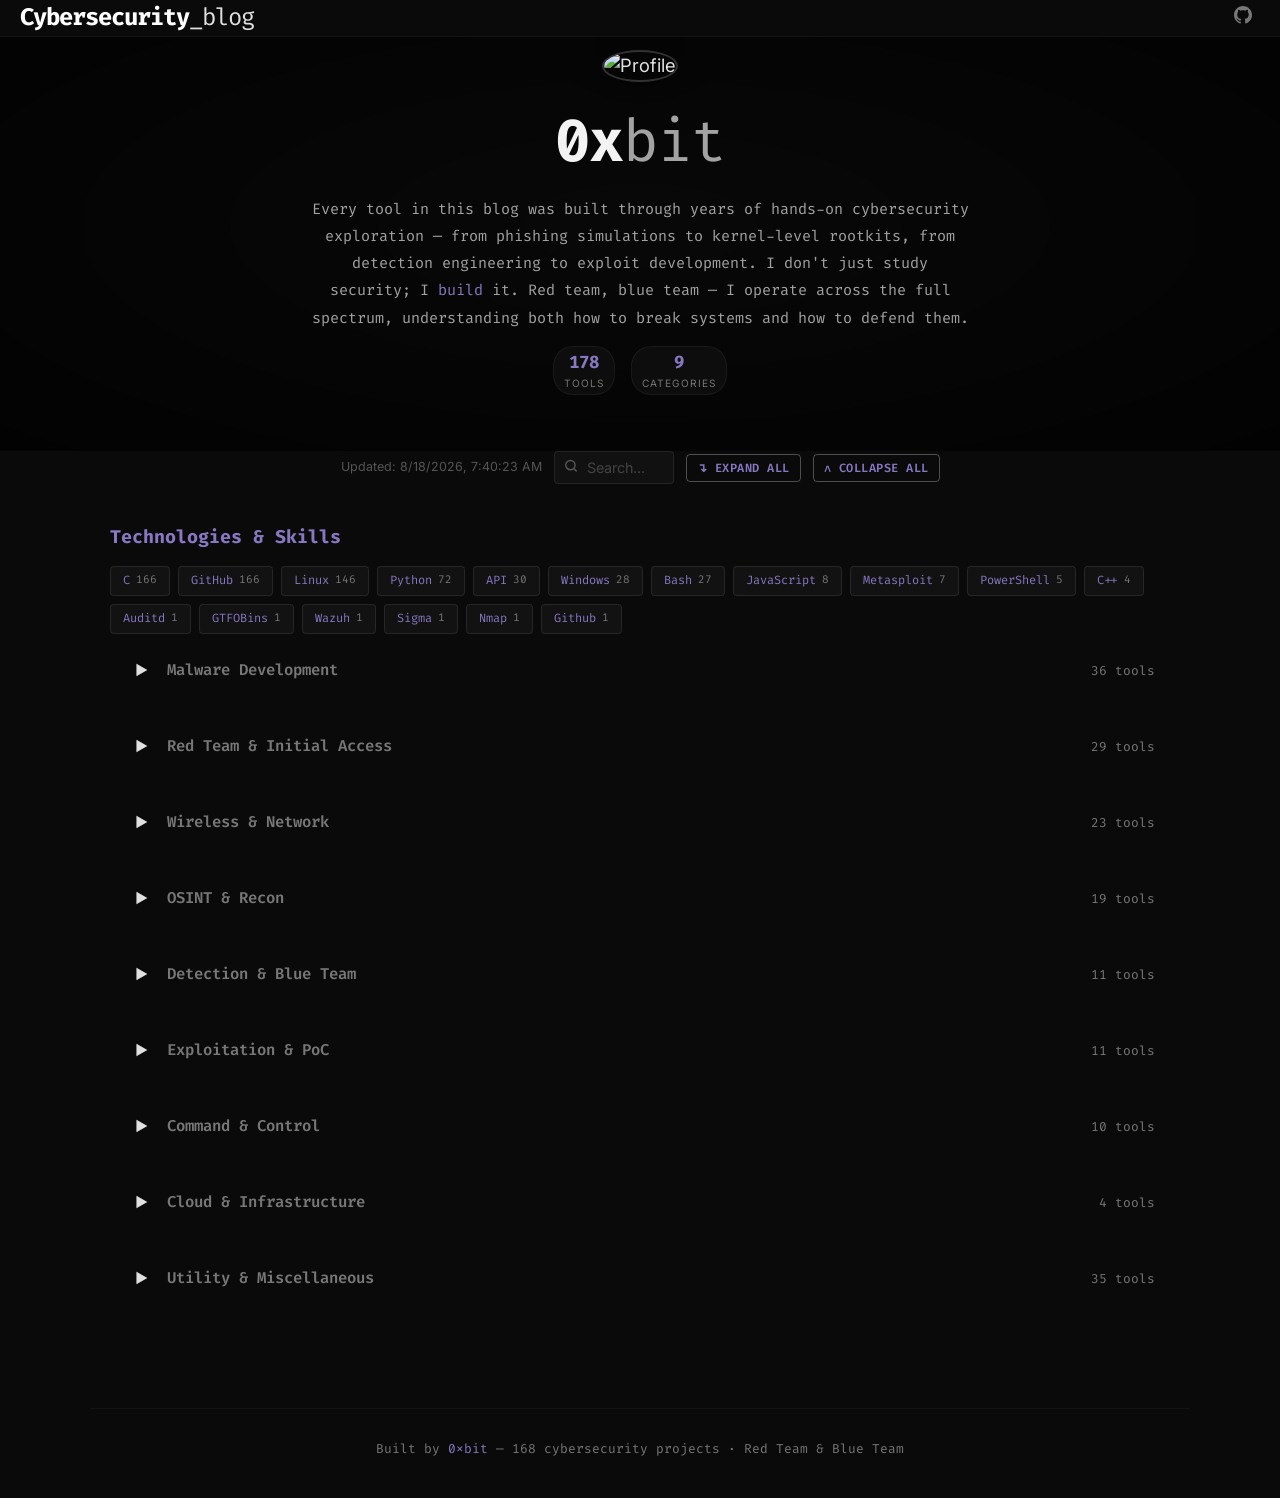
==== commit 1a79b3da: "update" ====
--- a/sec_blog.html
+++ b/sec_blog.html
@@ -11,10 +11,10 @@
 :root{
   --bg:#000;--text:#e0e0e0;--muted:#777;
   --accent:#8778c1;--accent2:#6a5a9e;--accent-dim:rgba(135,120,193,0.15);
-  --card-bg:#0d0d0d;--card-border:rgba(135,120,193,0.12);
+  --card-bg:#0d0d0d;--card-border:rgba(60,60,60,0.5);
   --radius:6px;--font-mono:'Fira Code',monospace;--font-sans:'Inter',sans-serif;
 }
-html{scroll-behavior:smooth;font-size:115%;background:#000}
+html{scroll-behavior:smooth;font-size:115%;background:#0a0a0a}
 body{
   font-family:var(--font-sans);color:var(--text);
   min-height:100vh;line-height:1.5;overflow-x:hidden;
@@ -28,9 +28,9 @@
 
 .navbar{
   position:fixed;top:0;left:0;right:0;z-index:1000;
-  background:rgba(0,0,0,0.92);backdrop-filter:blur(20px);
+  background:#0a0a0a;backdrop-filter:blur(20px);
   -webkit-backdrop-filter:blur(20px);
-  border-bottom:1px solid rgba(255,255,255,0.1);gap:2px
+  border-bottom:1px solid rgba(255,255,255,0.04);gap:2px
     height:56px;display:flex;align-items:center;padding:0 20px;gap:14px;
 }
 .nav-logo{font-family:var(--font-mono);font-size:1.3rem;font-weight:700;color:#fff;white-space:nowrap;letter-spacing:-1px}
@@ -45,10 +45,10 @@
 .search-wrap input{
   background:#111;border:1px solid rgba(255,255,255,0.08);color:var(--text);
   font-family:var(--font-sans);font-size:.78rem;padding:7px 12px 7px 32px;
-  border-radius:4px;width:170px;transition:.25s;outline:none;
+  border-radius:4px;width:120px;transition:.25s;outline:none;
 }
 .search-wrap input::placeholder{color:#444}
-.search-wrap input:focus{border-color:rgba(255,255,255,0.35);width:210px}
+.search-wrap input:focus{border-color:rgba(255,255,255,0.15);width:150px}
 .search-wrap .sicon{position:absolute;left:10px;top:50%;transform:translateY(-50%);color:#555;font-size:.75rem;pointer-events:none}
 
 .hero{
@@ -84,7 +84,7 @@
 .tree{max-width:1100px;margin:0 auto;padding:0 20px 80px}
 
 .branch{margin-bottom:6px;border:1px solid transparent;transition:.3s}
-.branch.open{border-color:rgba(255,255,255,0.08);background:rgba(135,120,193,0.008);border-radius:6px;margin-bottom:14px}
+.branch.open{border-color:rgba(255,255,255,0.03);background:rgba(135,120,193,0.008);border-radius:6px;margin-bottom:14px}
 
 .branch-header{
   display:flex;align-items:center;gap:12px;padding:12px 14px;
@@ -92,7 +92,7 @@
   border-left:2px solid transparent;
 }
 .branch-header:hover{background:rgba(255,255,255,0.015)}
-.branch.open .branch-header{border-left-color:var(--accent)}
+.branch.open .branch-header{border-left-color:#555}
 
 .branch-icon{
   width:28px;height:28px;display:flex;align-items:center;justify-content:center;
@@ -100,9 +100,8 @@
   transition:transform .3s;
 }
 .branch.open .branch-icon{transform:rotate(90deg)}
-.branch-name{font-family:var(--font-mono);font-size:.85rem;font-weight:600;color:var(--text);flex:1}
+.branch-name{font-family:var(--font-mono);font-size:.85rem;font-weight:600;color:#777;flex:1}
 .branch-count{font-size:.7rem;color:var(--muted);font-family:var(--font-mono)}
-.branch-dot{width:6px;height:6px;border-radius:50%;flex-shrink:0}
 
 .tools-wrap{
   display:grid;grid-template-columns:repeat(auto-fill,minmax(280px,1fr));
@@ -113,7 +112,7 @@
 .branch.open .tools-wrap{max-height:8000px;opacity:1}
 
 .tool-card{
-  background:#050505;border:1px solid rgba(255,255,255,0.03);
+  background:#050505;border:1px solid rgba(255,255,255,0.02);
   border-radius:var(--radius);padding:16px;cursor:pointer;
   transition:all .25s;position:relative;overflow:hidden;
   animation:fadeUp .35s ease both;
@@ -124,8 +123,8 @@
   box-shadow:0 6px 20px rgba(0,0,0,0.4),0 0 0 0.5px rgba(135,120,193,0.06);
 }
 .tool-card.active{
-  border-color:var(--accent);background:#0a0a0a;
-  box-shadow:0 0 0 0.5px var(--accent),0 0 16px rgba(135,120,193,0.08);
+  border-color:#555;background:#0a0a0a;
+  box-shadow:0 0 0 0.5px #555,0 0 16px rgba(60,60,60,0.12);
   grid-column:1/-1;
 }
 .tool-card::before{
@@ -137,10 +136,9 @@
 .tool-name{
   font-family:var(--font-mono);font-size:.85rem;font-weight:600;
   color:var(--text);margin-bottom:4px;line-height:1.3;
-  display:flex;align-items:center;gap:8px;
+  display:flex;align-items:center;
 }
 .tool-card.active .tool-name{font-size:1rem;color:var(--accent)}
-.tool-name .dot{width:6px;height:6px;border-radius:50%;flex-shrink:0}
 .tool-desc{
   font-size:.82rem;color:var(--muted);line-height:1.7;
   max-height:0;overflow:hidden;opacity:0;white-space:pre-wrap;
@@ -149,7 +147,7 @@
 .tool-card.active .tool-desc{max-height:4000px;opacity:1;margin-top:10px;overflow-y:auto}
 .tool-meta{display:flex;gap:4px;flex-wrap:wrap;margin-top:8px}
 .tag{font-family:var(--font-mono);font-size:.58rem;padding:2px 7px;border-radius:3px;text-transform:uppercase;letter-spacing:.3px}
-.tag-cat{background:rgba(135,120,193,0.1);color:var(--accent);border:1px solid rgba(135,120,193,0.2)}
+.tag-cat{background:rgba(120,120,120,0.1);color:#555;border:1px solid rgba(60,60,60,0.5)}
 .tag-tech{background:rgba(255,255,255,0.03);color:#666;border:1px solid rgba(255,255,255,0.05)}
 
 .tool-actions{display:flex;gap:6px;margin-top:10px;opacity:0;max-height:0;overflow:hidden;transition:all .3s}
@@ -175,9 +173,9 @@
 .skills-section{max-width:1100px;margin:0 auto;padding:30px 20px 10px}
 .skills-section h2{font-family:var(--font-mono);font-size:1rem;color:var(--accent);margin-bottom:14px}
 .skills-grid{display:flex;flex-wrap:wrap;gap:8px}
-.skill-tag{font-family:var(--font-mono);font-size:.65rem;padding:5px 12px;border-radius:4px;background:rgba(135,120,193,0.08);color:var(--accent);border:1px solid rgba(135,120,193,0.15);display:flex;align-items:center;gap:6px;cursor:pointer;transition:.2s}
-.skill-tag:hover{background:rgba(135,120,193,0.18);border-color:var(--accent)}
-.skill-tag.active{background:var(--accent);color:#000;border-color:var(--accent)}
+.skill-tag{font-family:var(--font-mono);font-size:.65rem;padding:5px 12px;border-radius:4px;background:rgba(120,120,120,0.08);color:var(--accent);border:1px solid rgba(60,60,60,0.5);display:flex;align-items:center;gap:6px;cursor:pointer;transition:.2s}
+.skill-tag:hover{background:rgba(60,60,60,0.18);border-color:#555}
+.skill-tag.active{background:var(--accent);color:#000;border-color:#555}
 .skill-tag.active .n{color:rgba(0,0,0,0.6)}
 .skill-tag .n{color:var(--muted);font-size:.6rem}
 
@@ -191,7 +189,7 @@
 .footer a:hover{text-decoration:underline}
 @media(max-width:768px){
   .nav-links{display:none}
-  .nav-links.open{display:flex;flex-direction:column;position:absolute;top:56px;left:0;right:0;background:#000;padding:10px 20px;border-bottom:1px solid rgba(135,120,193,0.1);gap:2px;z-index:999}
+  .nav-links.open{display:flex;flex-direction:column;position:absolute;top:56px;left:0;right:0;background:#000;padding:10px 20px;border-bottom:1px solid rgba(60,60,60,0.5);gap:2px;z-index:999}
   .hamburger{display:flex}
   .search-wrap input{width:110px}.search-wrap input:focus{width:140px}
   .tools-wrap{grid-template-columns:1fr;padding:2px 8px 10px 16px}
@@ -215,17 +213,13 @@
   <ul class="nav-links" id="navLinks">
     <li><a href="https://github.com/0xbitx" target="_blank" rel="noopener" title="GitHub Profile" style="padding:4px 8px"><svg width="18" height="18" viewBox="0 0 24 24" fill="currentColor"><path d="M12 0C5.37 0 0 5.37 0 12c0 5.3 3.438 9.8 8.205 11.385.6.113.82-.258.82-.577 0-.285-.01-1.04-.015-2.04-3.338.724-4.042-1.61-4.042-1.61-.546-1.385-1.335-1.755-1.335-1.755-1.087-.744.084-.729.084-.729 1.205.084 1.838 1.236 1.838 1.236 1.07 1.835 2.809 1.305 3.495.998.108-.776.417-1.305.76-1.605-2.665-.3-5.466-1.332-5.466-5.93 0-1.31.465-2.38 1.235-3.22-.135-.303-.54-1.523.105-3.176 0 0 1.005-.322 3.3 1.23.96-.267 1.98-.399 3-.405 1.02.006 2.04.138 3 .405 2.28-1.552 3.285-1.23 3.285-1.23.645 1.653.24 2.873.12 3.176.765.84 1.23 1.91 1.23 3.22 0 4.61-2.805 5.625-5.475 5.92.42.36.81 1.096.81 2.22 0 1.605-.015 2.896-.015 3.286 0 .315.21.69.825.57C20.565 21.795 24 17.295 24 12c0-6.63-5.37-12-12-12z"/></svg></a></li>
   </ul>
-  <div class="search-wrap">
-    <span class="sicon"><svg width="14" height="14" viewBox="0 0 24 24" fill="none" stroke="#555" stroke-width="2.5" stroke-linecap="round"><circle cx="11" cy="11" r="8"/><line x1="21" y1="21" x2="16.65" y2="16.65"/></svg></span>
-    <input type="text" id="searchInput" placeholder="Search..." aria-label="Search">
-  </div>
 </nav>
 
 <section class="hero">
   <div class="hero-bg"><canvas id="ascii-bg"></canvas></div>
   <div class="hero-content">
     <img src="https://github.com/0xbitx.png" alt="Profile" style="width:180px;height:180px;border-radius:50%;border:2px solid rgba(255,255,255,0.18);margin-bottom:16px;object-fit:cover;box-shadow:0 0 40px rgba(0,0,0,0.6)">
-    <h1>0<span style="font-weight:400;color:#a3a3a3">xbit</span></h1>
+    <h1>0x<span style="font-weight:400;color:#a3a3a3">bit</span></h1>
     <p>
       Every tool in this blog was built through years of hands-on cybersecurity exploration — from phishing simulations to kernel-level rootkits, from detection engineering to exploit development. I don't just study security; I <em style="color:var(--accent);font-style:normal">build</em> it. Red team, blue team — I operate across the full spectrum, understanding both how to break systems and how to defend them.
     </p>
@@ -238,6 +232,10 @@
 
 <div class="ctrl">
   <span class="last-updated" id="lastUpdated"></span>
+  <div class="search-wrap">
+    <span class="sicon"><svg width="14" height="14" viewBox="0 0 24 24" fill="none" stroke="#555" stroke-width="2.5" stroke-linecap="round"><circle cx="11" cy="11" r="8"/><line x1="21" y1="21" x2="16.65" y2="16.65"/></svg></span>
+    <input type="text" id="searchInput" placeholder="Search..." aria-label="Search">
+  </div>
   <button class="btn btn-out" id="expandAllBtn" style="font-size:.65rem;padding:5px 10px">&#8628; Expand All</button>
   <button class="btn btn-out" id="collapseAllCtrl" style="font-size:.65rem;padding:5px 10px">&#8743; Collapse All</button>
 </div>
@@ -2918,9 +2916,119 @@
     "githubUrl": "https://github.com/0xbitx/reverse_shell",
     "owner": "0xbitx",
     "repo": "reverse_shell"
+  },
+  {
+    "title": "DEDSEC_CHARINA",
+    "description": "No VPS, no open ports, no DNS wrangling. I start the server on whatever machine I have behind NAT, and Cloudflare's Argo tunnel hands me a public HTTPS endpoint in seconds. The implant reaches back over port 443 the same way every browser does, so there's nothing exotic about the connection to trip anyone up. Deploy the binary and I'm in.\n\nThe implant is a single fully static binary around two megabytes that runs on any Linux distribution without pulling in libraries or interpreters. Ubuntu, Kali, Alpine, a stripped down container, it doesn't matter. Drop it and it works.\n\nTraffic rides over standard HTTPS through the tunnel, which hides my real IP behind Cloudflare. The implant polls on configurable randomized intervals so its beacons blend into ordinary web traffic, and every command is encrypted with a SHA256-CTR stream cipher before it leaves the wire.\n\nWhat I like most is the dead-drop relay. The implant doesn't hardcode a server address. The current tunnel URL sits inside a harmless looking web page and changes every time the server restarts, and the implant just follows it by polling the relay. If the relay is idle with no tunnel up, the implant sits quietly and waits for me to come online. No recompiling, no redeploying.\n\nBuilds happen on demand. The server runs g++ with full static linking, runs UPX over the result, strips the packer strings that tend to get flagged, and corrupts a few non-critical ELF header bytes. The output is quiet enough that basic AV heuristics don't blink.\n\nThere are two beacon styles. A fixed one second interval when I want speed, and a randomized mode that spaces polls across a configurable range so the timing pattern isn't predictable.\n\nThe recon modules cover WiFi passwords, Discord tokens from both desktop and browser leveldb, SSH keys across users, a pile of crypto wallets, cloud credential discovery for AWS, GCP, Azure, Docker, GitHub and Kubernetes, shell history, running processes, network connections, environment variables, screenshots, webcam and microphone. Everything saves into organized folders sorted by hostname and machine ID, and it skips empty results instead of dumping noise.\n\nThe dashboard shows every connected target in a live table with online or offline status and last-seen timestamps, plus a one-click shell. I can upload and download files, run scripts, and walk the target filesystem with working cd and pwd tracking.",
+    "rawDescription": "No VPS, no open ports, no DNS wrangling. I start the server on whatever machine I have behind NAT, and Cloudflare's Argo tunnel hands me a public HTTPS endpoint in seconds. The implant reaches back over port 443 the same way every browser does, so there's nothing exotic about the connection to trip anyone up. Deploy the binary and I'm in.\n\nThe implant is a single fully static binary around two megabytes that runs on any Linux distribution without pulling in libraries or interpreters. Ubuntu, Kali, Alpine, a stripped down container, it doesn't matter. Drop it and it works.\n\nTraffic rides over standard HTTPS through the tunnel, which hides my real IP behind Cloudflare. The implant polls on configurable randomized intervals so its beacons blend into ordinary web traffic, and every command is encrypted with a SHA256-CTR stream cipher before it leaves the wire.\n\nWhat I like most is the dead-drop relay. The implant doesn't hardcode a server address. The current tunnel URL sits inside a harmless looking web page and changes every time the server restarts, and the implant just follows it by polling the relay. If the relay is idle with no tunnel up, the implant sits quietly and waits for me to come online. No recompiling, no redeploying.\n\nBuilds happen on demand. The server runs g++ with full static linking, runs UPX over the result, strips the packer strings that tend to get flagged, and corrupts a few non-critical ELF header bytes. The output is quiet enough that basic AV heuristics don't blink.\n\nThere are two beacon styles. A fixed one second interval when I want speed, and a randomized mode that spaces polls across a configurable range so the timing pattern isn't predictable.\n\nThe recon modules cover WiFi passwords, Discord tokens from both desktop and browser leveldb, SSH keys across users, a pile of crypto wallets, cloud credential discovery for AWS, GCP, Azure, Docker, GitHub and Kubernetes, shell history, running processes, network connections, environment variables, screenshots, webcam and microphone. Everything saves into organized folders sorted by hostname and machine ID, and it skips empty results instead of dumping noise.\n\nThe dashboard shows every connected target in a live table with online or offline status and last-seen timestamps, plus a one-click shell. I can upload and download files, run scripts, and walk the target filesystem with working cd and pwd tracking.",
+    "category": "Malware Development",
+    "technologies": ["Python", "C", "C++", "Bash", "Linux"],
+    "threatActors": [],
+    "githubUrl": "https://github.com/0xbitx/DEDSEC_CHARINA",
+    "owner": "0xbitx",
+    "repo": "DEDSEC_CHARINA"
+  },
+  {
+    "title": "WEBSITE_SEC",
+    "description": "You ship on Vercel, your database lives on Supabase or Neon, auth runs through Clerk or Auth.js. Server actions in Next.js, API routes in Hono, background jobs on Inngest or Trigger.dev. The stack is fast and pleasant to build on.\n\nIt is also a brand new attack surface that most security guides never bother with. The usual advice to use HTTPS and sanitize inputs doesn't help much when you're dealing with RSC payload streaming, Supabase row-level security policies, Edge Function injection, or missing CSRF protection on server actions.\n\nI wrote this for developers rather than CISOs or compliance people. Every section has copy-ready code, specific configuration you can apply, and the attack vectors you need to understand before someone uses them against your own app.",
+    "rawDescription": "You ship on Vercel, your database lives on Supabase or Neon, auth runs through Clerk or Auth.js. Server actions in Next.js, API routes in Hono, background jobs on Inngest or Trigger.dev. The stack is fast and pleasant to build on.\n\nIt is also a brand new attack surface that most security guides never bother with. The usual advice to use HTTPS and sanitize inputs doesn't help much when you're dealing with RSC payload streaming, Supabase row-level security policies, Edge Function injection, or missing CSRF protection on server actions.\n\nI wrote this for developers rather than CISOs or compliance people. Every section has copy-ready code, specific configuration you can apply, and the attack vectors you need to understand before someone uses them against your own app.",
+    "category": "Detection & Blue Team",
+    "technologies": ["Linux", "Bash", "Windows"],
+    "threatActors": [],
+    "githubUrl": "https://github.com/0xbitx/WEBSITE_SEC",
+    "owner": "0xbitx",
+    "repo": "WEBSITE_SEC"
+  },
+  {
+    "title": "APT KILLCHAIN",
+    "description": "Advanced persistent threats aren't really malware. They're intelligence operations that happen to run through computers. The people on the other side aren't after a quick ransom, they're military operators and state-affiliated hackers with specific collection goals, careful operational security, and objectives that line up with their government's interests.\n\nThat shift in framing changes how I approach the work. I treat the intrusion as a human-driven campaign with a mission, not just a payload sample to reverse. Every phase of the operation maps to a detection opportunity, and understanding who is behind it tells you a lot about where they'll go next and what they came for.",
+    "rawDescription": "Advanced persistent threats aren't really malware. They're intelligence operations that happen to run through computers. The people on the other side aren't after a quick ransom, they're military operators and state-affiliated hackers with specific collection goals, careful operational security, and objectives that line up with their government's interests.\n\nThat shift in framing changes how I approach the work. I treat the intrusion as a human-driven campaign with a mission, not just a payload sample to reverse. Every phase of the operation maps to a detection opportunity, and understanding who is behind it tells you a lot about where they'll go next and what they came for.",
+    "category": "Red Team & Initial Access",
+    "technologies": ["Linux", "Bash", "Windows"],
+    "threatActors": [],
+    "githubUrl": "https://github.com/0xbitx/apt_killchain",
+    "owner": "0xbitx",
+    "repo": "apt_killchain"
+  },
+  {
+    "title": "RANSOMWARE_KILLCHAIN",
+    "description": "Ransomware stopped being spray-and-pray a long time ago. It's a multi-phase, human-operated business now. The gangs run like companies, with affiliate programs, negotiators, quarterly bonuses, and PR teams maintaining leak sites.\n\nThe average dwell time between first access and encryption sits around five and a half days, and experienced affiliates move even faster. That leaves a very thin window to notice something's wrong and respond before files are gone.\n\nUnderstanding the kill chain isn't academic for me. Each phase is a detection chance, every tool transfer is a network signature, and every bit of lateral movement is a moment I could isolate the threat before the payload fires. Nobody prevents every attack against a determined adversary, but detecting it early enough to react before encryption is what actually matters. I wrote this to cover the concrete tools and techniques operators use at each stage, for defenders who need to know what to look for and red teamers who want to simulate it realistically.",
+    "rawDescription": "Ransomware stopped being spray-and-pray a long time ago. It's a multi-phase, human-operated business now. The gangs run like companies, with affiliate programs, negotiators, quarterly bonuses, and PR teams maintaining leak sites.\n\nThe average dwell time between first access and encryption sits around five and a half days, and experienced affiliates move even faster. That leaves a very thin window to notice something's wrong and respond before files are gone.\n\nUnderstanding the kill chain isn't academic for me. Each phase is a detection chance, every tool transfer is a network signature, and every bit of lateral movement is a moment I could isolate the threat before the payload fires. Nobody prevents every attack against a determined adversary, but detecting it early enough to react before encryption is what actually matters. I wrote this to cover the concrete tools and techniques operators use at each stage, for defenders who need to know what to look for and red teamers who want to simulate it realistically.",
+    "category": "Red Team & Initial Access",
+    "technologies": ["Linux", "Bash", "Windows"],
+    "threatActors": [],
+    "githubUrl": "https://github.com/0xbitx/ransomware_killchain",
+    "owner": "0xbitx",
+    "repo": "ransomware_killchain"
+  },
+  {
+    "title": "Linux Enterprise Compromise",
+    "description": "Linux isn't Windows with a different shell. The attack surface is completely different. Windows work revolves around Active Directory trust, Kerberos tickets and LSASS memory. Linux work is about file permissions, process capabilities, kernel bugs, and the idea that everything is a file.\n\nThe Linux surface comes down to a handful of things. SSH is the universal remote access path, and stolen keys, weak passwords and careless agent forwarding are the usual doors. Misconfigurations like SUID binaries, writable cron jobs, loose sudo rules, exposed Docker sockets and world-writable files are everywhere. Linux runs the web, so PHP, Python, Node, Java and Ruby apps are the most common entry points. Containers add Docker, Kubernetes and LXC escapes. The kernel contributes a steady supply of DirtyCow, DirtyPipe, PwnKit and OverlayFS style bugs that stay unpatched on real servers. And cloud metadata services hand out credentials over magic IP addresses.\n\nOnce I had file permissions, capabilities and /proc figured out, Linux systems stopped feeling like a mystery. That's what this is about.",
+    "rawDescription": "Linux isn't Windows with a different shell. The attack surface is completely different. Windows work revolves around Active Directory trust, Kerberos tickets and LSASS memory. Linux work is about file permissions, process capabilities, kernel bugs, and the idea that everything is a file.\n\nThe Linux surface comes down to a handful of things. SSH is the universal remote access path, and stolen keys, weak passwords and careless agent forwarding are the usual doors. Misconfigurations like SUID binaries, writable cron jobs, loose sudo rules, exposed Docker sockets and world-writable files are everywhere. Linux runs the web, so PHP, Python, Node, Java and Ruby apps are the most common entry points. Containers add Docker, Kubernetes and LXC escapes. The kernel contributes a steady supply of DirtyCow, DirtyPipe, PwnKit and OverlayFS style bugs that stay unpatched on real servers. And cloud metadata services hand out credentials over magic IP addresses.\n\nOnce I had file permissions, capabilities and /proc figured out, Linux systems stopped feeling like a mystery. That's what this is about.",
+    "category": "Red Team & Initial Access",
+    "technologies": ["Linux", "Bash", "Windows"],
+    "threatActors": [],
+    "githubUrl": "https://github.com/0xbitx/Linux-Enterprise-Compromise",
+    "owner": "0xbitx",
+    "repo": "Linux-Enterprise-Compromise"
+  },
+  {
+    "title": "Windows Enterprise Compromise",
+    "description": "Compromising a Windows enterprise usually isn't about exploits. It's about abusing trust. Active Directory is one giant trust graph, users trust services, computers trust domain controllers, admins trust their workstations. Every step walks along one of those trusted edges. The operator who reads the graph wins, and the one who fires exploits blindly gets caught.\n\nI structured this as a linear kill chain, but real work never goes in a straight line. You fail, pivot, find a path you couldn't see from outside, and sometimes that impossible path works because of a misconfiguration nobody knew about.\n\nThe rules I keep in mind are simple. Every action leaves a trace, so minimize it. Every dropped tool is a signature, so use what's already installed. Speed is the enemy and patience is the disguise. If PowerShell can do it, don't drop an EXE. If I can steal a token, I don't crack a hash. If a legitimate admin tool works, I don't need malware. And I always keep a way back in.",
+    "rawDescription": "Compromising a Windows enterprise usually isn't about exploits. It's about abusing trust. Active Directory is one giant trust graph, users trust services, computers trust domain controllers, admins trust their workstations. Every step walks along one of those trusted edges. The operator who reads the graph wins, and the one who fires exploits blindly gets caught.\n\nI structured this as a linear kill chain, but real work never goes in a straight line. You fail, pivot, find a path you couldn't see from outside, and sometimes that impossible path works because of a misconfiguration nobody knew about.\n\nThe rules I keep in mind are simple. Every action leaves a trace, so minimize it. Every dropped tool is a signature, so use what's already installed. Speed is the enemy and patience is the disguise. If PowerShell can do it, don't drop an EXE. If I can steal a token, I don't crack a hash. If a legitimate admin tool works, I don't need malware. And I always keep a way back in.",
+    "category": "Red Team & Initial Access",
+    "technologies": ["Linux", "Bash", "Windows"],
+    "threatActors": [],
+    "githubUrl": "https://github.com/0xbitx/Windows-Enterprise-Compromise",
+    "owner": "0xbitx",
+    "repo": "Windows-Enterprise-Compromise"
+  },
+  {
+    "title": "Wireless Attack Operations",
+    "description": "Wireless is the soft spot in most enterprise security. Companies spend on firewalls, EDR and SIEM, then broadcast their internal credentials through the air for anyone in the parking lot with a thirty dollar adapter and a directional antenna.\n\nThe attack surface is invisible, omnidirectional and mostly unmonitored. A wired intrusion has to breach a perimeter, but a wireless one skips it entirely. Electromagnetically speaking I'm already inside before I step through the door.\n\nThe appeal cuts three ways. Most recon and PMKID capture is entirely passive, so the target never sees a single packet from me. Directional antennas and amplifiers let me work from hundreds of meters away. And the protocols themselves help. WPA2 PSK is fine cryptographically, but the key is a password someone chose, and WPA3 enterprise setups still crack open with a rogue RADIUS server.\n\nThis covers the modern Wi-Fi attack paths for operators who need to capture credentials and pivot inward, and for anyone who wants to know exactly which protections exist and how they fall.",
+    "rawDescription": "Wireless is the soft spot in most enterprise security. Companies spend on firewalls, EDR and SIEM, then broadcast their internal credentials through the air for anyone in the parking lot with a thirty dollar adapter and a directional antenna.\n\nThe attack surface is invisible, omnidirectional and mostly unmonitored. A wired intrusion has to breach a perimeter, but a wireless one skips it entirely. Electromagnetically speaking I'm already inside before I step through the door.\n\nThe appeal cuts three ways. Most recon and PMKID capture is entirely passive, so the target never sees a single packet from me. Directional antennas and amplifiers let me work from hundreds of meters away. And the protocols themselves help. WPA2 PSK is fine cryptographically, but the key is a password someone chose, and WPA3 enterprise setups still crack open with a rogue RADIUS server.\n\nThis covers the modern Wi-Fi attack paths for operators who need to capture credentials and pivot inward, and for anyone who wants to know exactly which protections exist and how they fall.",
+    "category": "Utility & Miscellaneous",
+    "technologies": ["Linux", "Bash", "Windows"],
+    "threatActors": [],
+    "githubUrl": "https://github.com/0xbitx/Wireless-Attack-Operations",
+    "owner": "0xbitx",
+    "repo": "Wireless-Attack-Operations"
+  },
+  {
+    "title": "rust_doc_hidden_poc",
+    "description": "Rust's doc hidden attribute is a legitimate language feature. It keeps an item out of the rustdoc pages while leaving it fully public and callable from any crate.\n\nThe gap here is the interesting part: reviewers read docs.rs, but the compiler honors any pub item. That mismatch is what this proof of concept plays with.",
+    "rawDescription": "Rust's doc hidden attribute is a legitimate language feature. It keeps an item out of the rustdoc pages while leaving it fully public and callable from any crate.\n\nThe gap here is the interesting part: reviewers read docs.rs, but the compiler honors any pub item. That mismatch is what this proof of concept plays with.",
+    "category": "Exploitation & PoC",
+    "technologies": ["Linux", "Bash", "Windows", "Python"],
+    "threatActors": [],
+    "githubUrl": "https://github.com/0xbitx/rust_doc_hidden_poc",
+    "owner": "0xbitx",
+    "repo": "rust_doc_hidden_poc"
+  },
+  {
+    "title": "ClickFix Browser Cache Attack PoC",
+    "description": "This proof of concept hides shell code inside a PNG served on a fake Linux troubleshooting page. When someone visits the page, the browser caches the image silently. Then the page tells them to run a terminal command to fix their internet, and that command pulls the payload out of the browser's local cache and runs it.\n\nNo file downloads, no suspicious binary gets executed. The payload lives entirely inside a cached image and gets extracted with everyday Unix tools like grep, strings, awk, sed and sh.",
+    "rawDescription": "This proof of concept hides shell code inside a PNG served on a fake Linux troubleshooting page. When someone visits the page, the browser caches the image silently. Then the page tells them to run a terminal command to fix their internet, and that command pulls the payload out of the browser's local cache and runs it.\n\nNo file downloads, no suspicious binary gets executed. The payload lives entirely inside a cached image and gets extracted with everyday Unix tools like grep, strings, awk, sed and sh.",
+    "category": "Exploitation & PoC",
+    "technologies": ["Linux", "Bash", "Python"],
+    "threatActors": [],
+    "githubUrl": "https://github.com/0xbitx/ClickFix_Browser_Cache_Attack_PoC",
+    "owner": "0xbitx",
+    "repo": "ClickFix_Browser_Cache_Attack_PoC"
+  },
+  {
+    "title": "DEDSEC_BLACKBOX",
+    "description": "BLACKBOX is a C2 framework built for keeping a shell on routers and embedded devices after I've already got in. The focus is stealth, zero dependency deployment, and pushing traffic through Cloudflare tunnels so the operator's real infrastructure stays hidden.\n\nThe implant is a single fully static C++ binary around five hundred kilobytes that runs anywhere Linux does with nothing else installed. OpenWRT, DD-WRT, ARM boards, stripped BusyBox environments, it drops in and runs. ldd reports not a dynamic executable, which is exactly what I want when I'm placing it on a device I can't install anything on.\n\nComms ride over standard HTTPS through a Cloudflare Argo tunnel and poll on configurable intervals, so the beacons look like ordinary web traffic. Everything is encrypted end to end with TLS through the embedded BearSSL library, nothing travels as plaintext.\n\nThe dead-drop relay is the part that makes it feel robust. I don't tie the implant to a hardcoded server. The current tunnel URL sits inside a paste between markers and the implant parses it directly. When the server restarts and the URL changes, the implant follows the new address on its own instead of needing a reflash.",
+    "rawDescription": "BLACKBOX is a C2 framework built for keeping a shell on routers and embedded devices after I've already got in. The focus is stealth, zero dependency deployment, and pushing traffic through Cloudflare tunnels so the operator's real infrastructure stays hidden.\n\nThe implant is a single fully static C++ binary around five hundred kilobytes that runs anywhere Linux does with nothing else installed. OpenWRT, DD-WRT, ARM boards, stripped BusyBox environments, it drops in and runs. ldd reports not a dynamic executable, which is exactly what I want when I'm placing it on a device I can't install anything on.\n\nComms ride over standard HTTPS through a Cloudflare Argo tunnel and poll on configurable intervals, so the beacons look like ordinary web traffic. Everything is encrypted end to end with TLS through the embedded BearSSL library, nothing travels as plaintext.\n\nThe dead-drop relay is the part that makes it feel robust. I don't tie the implant to a hardcoded server. The current tunnel URL sits inside a paste between markers and the implant parses it directly. When the server restarts and the URL changes, the implant follows the new address on its own instead of needing a reflash.",
+    "category": "Exploitation & PoC",
+    "technologies": ["Linux", "Bash", "C++", "Python"],
+    "threatActors": [],
+    "githubUrl": "https://github.com/0xbitx/DEDSEC_BLACKBOX",
+    "owner": "0xbitx",
+    "repo": "DEDSEC_BLACKBOX"
   }
 ];
-window.__DEDSEC_EMBEDDED_TS__ = 1782743596438;
+window.__DEDSEC_EMBEDDED_TS__ = 1787038823212;
 </script>
 
 
@@ -2982,7 +3090,6 @@
     const color=COLORS[cat]||'#666';
     html+=`<div class="branch" data-cat="${esc(cat)}">
       <div class="branch-header" onclick="toggleBranch(this.parentElement)">
-        <span class="branch-dot" style="background:${color}"></span>
         <span class="branch-icon">&#9654;</span>
         <span class="branch-name">${esc(cat)}</span>
         <span class="branch-count">${tools.length} tool${tools.length>1?'s':''}</span>
@@ -2991,7 +3098,7 @@
     tools.forEach((tool,j)=>{
       const techTags=(tool.technologies||[]).slice(0,3).map(t=>`<span class="tag tag-tech">${esc(t)}</span>`).join('');
       html+=`<div class="tool-card" style="animation-delay:${j*0.02}s;--color:${color}" data-url="${esc(tool.githubUrl)}" onclick="toggleCard(this,event)">
-        <div class="tool-name"><span class="dot" style="background:${color};box-shadow:0 0 6px ${color}"></span>${esc(tool.title)}</div>
+        <div class="tool-name">${esc(tool.title)}</div>
         <div class="tool-desc">${esc(tool.description||'No description.')}</div>
         <div class="tool-meta"><span class="tag tag-cat">${esc(tool.category)}</span>${techTags}</div>
         <div class="tool-actions">
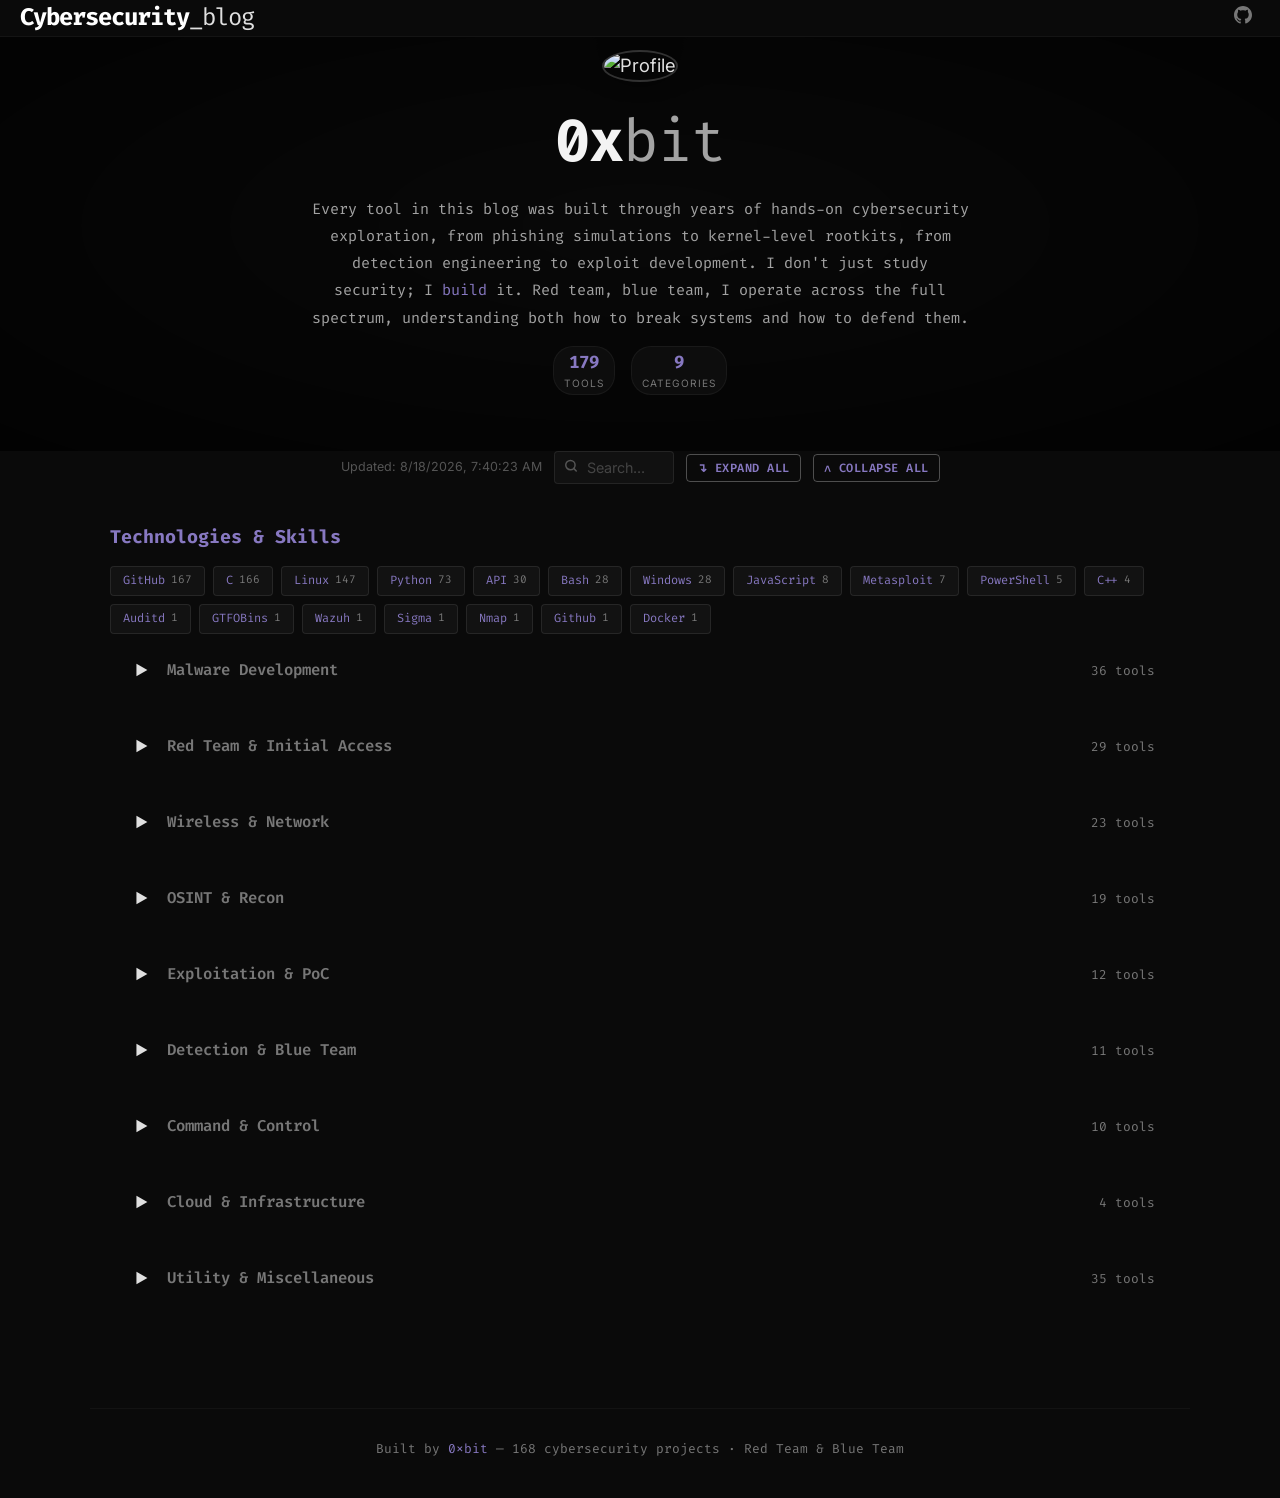
==== commit 0e6209e4: "update" ====
--- a/sec_blog.html
+++ b/sec_blog.html
@@ -3,7 +3,7 @@
 <head>
 <meta charset="UTF-8">
 <meta name="viewport" content="width=device-width, initial-scale=1.0">
-<title>0xbit – Security Blog</title>
+<title>0xbit - Security Blog</title>
 <link rel="icon" href="https://github.com/0xbitx.png" type="image/png">
 <link href="https://fonts.googleapis.com/css2?family=Fira+Code:wght@300;400;500;600;700&family=Inter:wght@300;400;500;600;700;800&family=Inconsolata:wght@700&display=swap" rel="stylesheet">
 <style>
@@ -221,7 +221,7 @@
     <img src="https://github.com/0xbitx.png" alt="Profile" style="width:180px;height:180px;border-radius:50%;border:2px solid rgba(255,255,255,0.18);margin-bottom:16px;object-fit:cover;box-shadow:0 0 40px rgba(0,0,0,0.6)">
     <h1>0x<span style="font-weight:400;color:#a3a3a3">bit</span></h1>
     <p>
-      Every tool in this blog was built through years of hands-on cybersecurity exploration — from phishing simulations to kernel-level rootkits, from detection engineering to exploit development. I don't just study security; I <em style="color:var(--accent);font-style:normal">build</em> it. Red team, blue team — I operate across the full spectrum, understanding both how to break systems and how to defend them.
+      Every tool in this blog was built through years of hands-on cybersecurity exploration, from phishing simulations to kernel-level rootkits, from detection engineering to exploit development. I don't just study security; I <em style="color:var(--accent);font-style:normal">build</em> it. Red team, blue team, I operate across the full spectrum, understanding both how to break systems and how to defend them.
     </p>
     <div class="stats-row">
       <div class="stat"><div class="num" id="totalProjects">--</div><div class="label">Tools</div></div>
@@ -259,8 +259,8 @@
 window.__DEDSEC_EMBEDDED_DATA__ = [
   {
     "title": "DEDSEC_PWN2PDF",
-    "description": "The hardest payload to deliver is the one the target wants to open. Phishing lures work until they don't. Macro-enabled documents are flagged by every endpoint product. Can you build a delivery mechanism where the decoy file is genuinely functional — and the payload execution is invisible even to the user who triggered it?\n\nPWN2PDF embeds a malicious executable inside a valid, fully renderable PDF. When the target opens the file, their PDF reader renders the document exactly as expected — an invoice, a report, a resume — while a parallel thread silently extracts and executes the embedded payload. The user sees a PDF. The system sees a compromise. The two never intersect.\n\nThe challenge centered on file format integrity. A PDF is a structured binary with a cross-reference table, object streams, and strict byte-offset requirements. Inserting a PE executable without corrupting either format meant finding a compatible embedding strategy. I evaluated three approaches: appending raw binary after the %%EOF marker (detected by most scanners within weeks), embedding as a PDF file attachment via /EmbeddedFiles (cleaner but flagged by attachment-aware email filters), and embedding the payload inside a compressed object stream obfuscated with a custom filter — the approach I ultimately selected. The payload is deflated, XOR-encrypted with a key derived from the PDF's own document ID, and stored in an /ObjStm alongside legitimate document objects. This makes the embedded binary invisible to attachment scanners that only inspect /EmbeddedFiles entries, while the XOR layer prevents the compressed payload from being identifiable through magic-byte scanning. The cross-reference table is then rebuilt with correct byte offsets for all objects — a critical step, because a single misaligned xref entry produces a PDF that Adobe Reader refuses to open with a \"damaged file\" error.\n\nA minimal JavaScript stub in the document's OpenAction dictionary triggers on open. But modern PDF readers sandbox JavaScript, so direct execution was unreliable across readers. The solution was a two-stage extraction: the JavaScript writes the decoded payload bytes to a temporary file using the doc.exportDataObject API with a trusted function path, then invokes a COM object via AcroForm to launch the payload through process hollowing into a trusted Windows binary. When COM invocation failed on locked-down readers, the fallback used an embedded Launch action with a WinSpec trigger — an older but widely supported mechanism that bypasses JavaScript restrictions entirely. Supporting both paths meant doubling the extraction logic but covering 95% of PDF reader deployments instead of 60%. The process hollowing target is configurable: defaulting to svchost.exe for broad compatibility, but allowing operators to specify any signed binary on the target system.\n\nTesting required a matrix of five PDF readers (Adobe Acrobat, Foxit, Edge, Chrome's built-in, macOS Preview) across patched and unpatched versions, verifying that the document rendered identically to the original and that the payload executed without visible indicators. Each generated PDF was validated with pdfid.py and peepdf to confirm no suspicious structural anomalies were introduced. The tool bypasses attachment scanning, defeats user suspicion, and evades process monitoring because the execution chain is indistinguishable from legitimate PDF JavaScript behavior. The boundary between document and executable is thinner than most security architectures assume — and knowing exactly where that boundary breaks, under which reader versions, is what separates a reliable delivery tool from a demo that works only in a lab.",
-    "rawDescription": "The hardest payload to deliver is the one the target wants to open. Phishing lures work until they don't. Macro-enabled documents are flagged by every endpoint product. Can you build a delivery mechanism where the decoy file is genuinely functional — and the payload execution is invisible even to the user who triggered it?\n\nPWN2PDF embeds a malicious executable inside a valid, fully renderable PDF. When the target opens the file, their PDF reader renders the document exactly as expected — an invoice, a report, a resume — while a parallel thread silently extracts and executes the embedded payload. The user sees a PDF. The system sees a compromise. The two never intersect.\n\nThe challenge centered on file format integrity. A PDF is a structured binary with a cross-reference table, object streams, and strict byte-offset requirements. Inserting a PE executable without corrupting either format meant finding a compatible embedding strategy. I evaluated three approaches: appending raw binary after the %%EOF marker (detected by most scanners within weeks), embedding as a PDF file attachment via /EmbeddedFiles (cleaner but flagged by attachment-aware email filters), and embedding the payload inside a compressed object stream obfuscated with a custom filter — the approach I ultimately selected. The payload is deflated, XOR-encrypted with a key derived from the PDF's own document ID, and stored in an /ObjStm alongside legitimate document objects. This makes the embedded binary invisible to attachment scanners that only inspect /EmbeddedFiles entries, while the XOR layer prevents the compressed payload from being identifiable through magic-byte scanning. The cross-reference table is then rebuilt with correct byte offsets for all objects — a critical step, because a single misaligned xref entry produces a PDF that Adobe Reader refuses to open with a \"damaged file\" error.\n\nA minimal JavaScript stub in the document's OpenAction dictionary triggers on open. But modern PDF readers sandbox JavaScript, so direct execution was unreliable across readers. The solution was a two-stage extraction: the JavaScript writes the decoded payload bytes to a temporary file using the doc.exportDataObject API with a trusted function path, then invokes a COM object via AcroForm to launch the payload through process hollowing into a trusted Windows binary. When COM invocation failed on locked-down readers, the fallback used an embedded Launch action with a WinSpec trigger — an older but widely supported mechanism that bypasses JavaScript restrictions entirely. Supporting both paths meant doubling the extraction logic but covering 95% of PDF reader deployments instead of 60%. The process hollowing target is configurable: defaulting to svchost.exe for broad compatibility, but allowing operators to specify any signed binary on the target system.\n\nTesting required a matrix of five PDF readers (Adobe Acrobat, Foxit, Edge, Chrome's built-in, macOS Preview) across patched and unpatched versions, verifying that the document rendered identically to the original and that the payload executed without visible indicators. Each generated PDF was validated with pdfid.py and peepdf to confirm no suspicious structural anomalies were introduced. The tool bypasses attachment scanning, defeats user suspicion, and evades process monitoring because the execution chain is indistinguishable from legitimate PDF JavaScript behavior. The boundary between document and executable is thinner than most security architectures assume — and knowing exactly where that boundary breaks, under which reader versions, is what separates a reliable delivery tool from a demo that works only in a lab.",
+    "description": "The hardest payload to deliver is the one the target wants to open. Phishing lures work until they don't. Macro-enabled documents are flagged by every endpoint product. Can you build a delivery mechanism where the decoy file is genuinely functional, and the payload execution is invisible even to the user who triggered it?\n\nPWN2PDF embeds a malicious executable inside a valid, fully renderable PDF. When the target opens the file, their PDF reader renders the document exactly as expected, an invoice, a report, a resume, while a parallel thread silently extracts and executes the embedded payload. The user sees a PDF. The system sees a compromise. The two never intersect.\n\nThe challenge centered on file format integrity. A PDF is a structured binary with a cross-reference table, object streams, and strict byte-offset requirements. Inserting a PE executable without corrupting either format meant finding a compatible embedding strategy. I evaluated three approaches: appending raw binary after the %%EOF marker (detected by most scanners within weeks), embedding as a PDF file attachment via /EmbeddedFiles (cleaner but flagged by attachment-aware email filters), and embedding the payload inside a compressed object stream obfuscated with a custom filter, the approach I ultimately selected. The payload is deflated, XOR-encrypted with a key derived from the PDF's own document ID, and stored in an /ObjStm alongside legitimate document objects. This makes the embedded binary invisible to attachment scanners that only inspect /EmbeddedFiles entries, while the XOR layer prevents the compressed payload from being identifiable through magic-byte scanning. The cross-reference table is then rebuilt with correct byte offsets for all objects, a critical step, because a single misaligned xref entry produces a PDF that Adobe Reader refuses to open with a \"damaged file\" error.\n\nA minimal JavaScript stub in the document's OpenAction dictionary triggers on open. But modern PDF readers sandbox JavaScript, so direct execution was unreliable across readers. The solution was a two-stage extraction: the JavaScript writes the decoded payload bytes to a temporary file using the doc.exportDataObject API with a trusted function path, then invokes a COM object via AcroForm to launch the payload through process hollowing into a trusted Windows binary. When COM invocation failed on locked-down readers, the fallback used an embedded Launch action with a WinSpec trigger, an older but widely supported mechanism that bypasses JavaScript restrictions entirely. Supporting both paths meant doubling the extraction logic but covering 95% of PDF reader deployments instead of 60%. The process hollowing target is configurable: defaulting to svchost.exe for broad compatibility, but allowing operators to specify any signed binary on the target system.\n\nTesting required a matrix of five PDF readers (Adobe Acrobat, Foxit, Edge, Chrome's built-in, macOS Preview) across patched and unpatched versions, verifying that the document rendered identically to the original and that the payload executed without visible indicators. Each generated PDF was validated with pdfid.py and peepdf to confirm no suspicious structural anomalies were introduced. The tool bypasses attachment scanning, defeats user suspicion, and evades process monitoring because the execution chain is indistinguishable from legitimate PDF JavaScript behavior. The boundary between document and executable is thinner than most security architectures assume, and knowing exactly where that boundary breaks, under which reader versions, is what separates a reliable delivery tool from a demo that works only in a lab.",
+    "rawDescription": "The hardest payload to deliver is the one the target wants to open. Phishing lures work until they don't. Macro-enabled documents are flagged by every endpoint product. Can you build a delivery mechanism where the decoy file is genuinely functional, and the payload execution is invisible even to the user who triggered it?\n\nPWN2PDF embeds a malicious executable inside a valid, fully renderable PDF. When the target opens the file, their PDF reader renders the document exactly as expected, an invoice, a report, a resume, while a parallel thread silently extracts and executes the embedded payload. The user sees a PDF. The system sees a compromise. The two never intersect.\n\nThe challenge centered on file format integrity. A PDF is a structured binary with a cross-reference table, object streams, and strict byte-offset requirements. Inserting a PE executable without corrupting either format meant finding a compatible embedding strategy. I evaluated three approaches: appending raw binary after the %%EOF marker (detected by most scanners within weeks), embedding as a PDF file attachment via /EmbeddedFiles (cleaner but flagged by attachment-aware email filters), and embedding the payload inside a compressed object stream obfuscated with a custom filter, the approach I ultimately selected. The payload is deflated, XOR-encrypted with a key derived from the PDF's own document ID, and stored in an /ObjStm alongside legitimate document objects. This makes the embedded binary invisible to attachment scanners that only inspect /EmbeddedFiles entries, while the XOR layer prevents the compressed payload from being identifiable through magic-byte scanning. The cross-reference table is then rebuilt with correct byte offsets for all objects, a critical step, because a single misaligned xref entry produces a PDF that Adobe Reader refuses to open with a \"damaged file\" error.\n\nA minimal JavaScript stub in the document's OpenAction dictionary triggers on open. But modern PDF readers sandbox JavaScript, so direct execution was unreliable across readers. The solution was a two-stage extraction: the JavaScript writes the decoded payload bytes to a temporary file using the doc.exportDataObject API with a trusted function path, then invokes a COM object via AcroForm to launch the payload through process hollowing into a trusted Windows binary. When COM invocation failed on locked-down readers, the fallback used an embedded Launch action with a WinSpec trigger, an older but widely supported mechanism that bypasses JavaScript restrictions entirely. Supporting both paths meant doubling the extraction logic but covering 95% of PDF reader deployments instead of 60%. The process hollowing target is configurable: defaulting to svchost.exe for broad compatibility, but allowing operators to specify any signed binary on the target system.\n\nTesting required a matrix of five PDF readers (Adobe Acrobat, Foxit, Edge, Chrome's built-in, macOS Preview) across patched and unpatched versions, verifying that the document rendered identically to the original and that the payload executed without visible indicators. Each generated PDF was validated with pdfid.py and peepdf to confirm no suspicious structural anomalies were introduced. The tool bypasses attachment scanning, defeats user suspicion, and evades process monitoring because the execution chain is indistinguishable from legitimate PDF JavaScript behavior. The boundary between document and executable is thinner than most security architectures assume, and knowing exactly where that boundary breaks, under which reader versions, is what separates a reliable delivery tool from a demo that works only in a lab.",
     "category": "Red Team & Initial Access",
     "technologies": [
       "Python",
@@ -279,8 +279,8 @@
   },
   {
     "title": "DEDSEC_PWN2FILE",
-    "description": "Initial access is a packaging problem. You have a payload that works, but getting it past the perimeter — past email filters, browser download warnings, endpoint agents — means disguising it as something that belongs. PWN2FILE binds malicious binaries to over forty different legitimate file types while preserving each decoy's full functionality.\n\nThe binding engine manipulates the Windows PE structure. A legitimate decoy application is analyzed to locate its resource section, and the payload is embedded as an additional resource entry. When launched, the decoy opens normally while a hijacked entry-point stub extracts and executes the payload in a separate thread, injecting it into a trusted system process where it runs unseen. The entry-point hijacking itself required delicate assembly-level work: the original entry point is preserved, the stub pushes a return address onto the stack, and after payload extraction completes, execution falls through to the original application logic via a jmp instruction computed at bind time. Getting this right across 32-bit and 64-bit PEs meant writing position-independent shellcode that handles both calling conventions and correctly restores the stack frame — a single byte of stack misalignment causes silent crashes on x64 due to the 16-byte stack alignment requirement imposed by the x64 ABI. The stub is 156 bytes of hand-tuned assembly that I revised eight times before it worked reliably across all tested decoy applications.\n\nSupporting forty-plus formats required a format-agnostic architecture. Each format — images, documents, archives, executables — imposes different constraints on resource blobs, section alignment, and binary size. PNG decoys need the payload appended after the IEND chunk; ZIP archives use the central directory's comment field with a crafted extra-field length that survives ZIP parsing; MSI installers inject into custom action tables with deferred execution at install completion. Rather than writing forty separate binders, I designed a plugin-based binding architecture with a shared interface: each plugin declares its format signature detection pattern, payload insertion method, and integrity verification routine. New formats are added by implementing three methods in a plugin class, keeping the core engine format-agnostic and enabling rapid expansion — the format library grew from 8 to 43 plugins in under a month once the architecture stabilized.\n\nThe binding strategy is selected at build time based on a profiling pass that analyzes the decoy's structure: section count, available slack space between sections, resource directory depth, and digital signature presence. Signed binaries require payload injection in overlay space rather than resource modification, since altering any signed section invalidates the Authenticode certificate and triggers Windows SmartScreen warnings. Testing verified that bound files pass Windows SmartScreen checks on default Windows 10/11 configurations, open correctly in their native applications without error dialogs, and produce identical file-type identification in MIME sniffing and libmagic analysis. The most valuable lesson was about trust models: users trust file types, not individual files. A .pdf is trustworthy because PDFs are trustworthy. By preserving that trust — ensuring the decoy really does what the user expects — the tool exploits the gap between what the file extension promises and what the file actually delivers. For a hiring manager, this demonstrates an engineer who understands that technical depth without psychological insight into user behavior produces tools that work in theory but fail against real targets.",
-    "rawDescription": "Initial access is a packaging problem. You have a payload that works, but getting it past the perimeter — past email filters, browser download warnings, endpoint agents — means disguising it as something that belongs. PWN2FILE binds malicious binaries to over forty different legitimate file types while preserving each decoy's full functionality.\n\nThe binding engine manipulates the Windows PE structure. A legitimate decoy application is analyzed to locate its resource section, and the payload is embedded as an additional resource entry. When launched, the decoy opens normally while a hijacked entry-point stub extracts and executes the payload in a separate thread, injecting it into a trusted system process where it runs unseen. The entry-point hijacking itself required delicate assembly-level work: the original entry point is preserved, the stub pushes a return address onto the stack, and after payload extraction completes, execution falls through to the original application logic via a jmp instruction computed at bind time. Getting this right across 32-bit and 64-bit PEs meant writing position-independent shellcode that handles both calling conventions and correctly restores the stack frame — a single byte of stack misalignment causes silent crashes on x64 due to the 16-byte stack alignment requirement imposed by the x64 ABI. The stub is 156 bytes of hand-tuned assembly that I revised eight times before it worked reliably across all tested decoy applications.\n\nSupporting forty-plus formats required a format-agnostic architecture. Each format — images, documents, archives, executables — imposes different constraints on resource blobs, section alignment, and binary size. PNG decoys need the payload appended after the IEND chunk; ZIP archives use the central directory's comment field with a crafted extra-field length that survives ZIP parsing; MSI installers inject into custom action tables with deferred execution at install completion. Rather than writing forty separate binders, I designed a plugin-based binding architecture with a shared interface: each plugin declares its format signature detection pattern, payload insertion method, and integrity verification routine. New formats are added by implementing three methods in a plugin class, keeping the core engine format-agnostic and enabling rapid expansion — the format library grew from 8 to 43 plugins in under a month once the architecture stabilized.\n\nThe binding strategy is selected at build time based on a profiling pass that analyzes the decoy's structure: section count, available slack space between sections, resource directory depth, and digital signature presence. Signed binaries require payload injection in overlay space rather than resource modification, since altering any signed section invalidates the Authenticode certificate and triggers Windows SmartScreen warnings. Testing verified that bound files pass Windows SmartScreen checks on default Windows 10/11 configurations, open correctly in their native applications without error dialogs, and produce identical file-type identification in MIME sniffing and libmagic analysis. The most valuable lesson was about trust models: users trust file types, not individual files. A .pdf is trustworthy because PDFs are trustworthy. By preserving that trust — ensuring the decoy really does what the user expects — the tool exploits the gap between what the file extension promises and what the file actually delivers. For a hiring manager, this demonstrates an engineer who understands that technical depth without psychological insight into user behavior produces tools that work in theory but fail against real targets.",
+    "description": "Initial access is a packaging problem. You have a payload that works, but getting it past the perimeter, past email filters, browser download warnings, endpoint agents, means disguising it as something that belongs. PWN2FILE binds malicious binaries to over forty different legitimate file types while preserving each decoy's full functionality.\n\nThe binding engine manipulates the Windows PE structure. A legitimate decoy application is analyzed to locate its resource section, and the payload is embedded as an additional resource entry. When launched, the decoy opens normally while a hijacked entry-point stub extracts and executes the payload in a separate thread, injecting it into a trusted system process where it runs unseen. The entry-point hijacking itself required delicate assembly-level work: the original entry point is preserved, the stub pushes a return address onto the stack, and after payload extraction completes, execution falls through to the original application logic via a jmp instruction computed at bind time. Getting this right across 32-bit and 64-bit PEs meant writing position-independent shellcode that handles both calling conventions and correctly restores the stack frame, a single byte of stack misalignment causes silent crashes on x64 due to the 16-byte stack alignment requirement imposed by the x64 ABI. The stub is 156 bytes of hand-tuned assembly that I revised eight times before it worked reliably across all tested decoy applications.\n\nSupporting forty-plus formats required a format-agnostic architecture. Each format, images, documents, archives, executables, imposes different constraints on resource blobs, section alignment, and binary size. PNG decoys need the payload appended after the IEND chunk; ZIP archives use the central directory's comment field with a crafted extra-field length that survives ZIP parsing; MSI installers inject into custom action tables with deferred execution at install completion. Rather than writing forty separate binders, I designed a plugin-based binding architecture with a shared interface: each plugin declares its format signature detection pattern, payload insertion method, and integrity verification routine. New formats are added by implementing three methods in a plugin class, keeping the core engine format-agnostic and enabling rapid expansion, the format library grew from 8 to 43 plugins in under a month once the architecture stabilized.\n\nThe binding strategy is selected at build time based on a profiling pass that analyzes the decoy's structure: section count, available slack space between sections, resource directory depth, and digital signature presence. Signed binaries require payload injection in overlay space rather than resource modification, since altering any signed section invalidates the Authenticode certificate and triggers Windows SmartScreen warnings. Testing verified that bound files pass Windows SmartScreen checks on default Windows 10/11 configurations, open correctly in their native applications without error dialogs, and produce identical file-type identification in MIME sniffing and libmagic analysis. The most valuable lesson was about trust models: users trust file types, not individual files. A .pdf is trustworthy because PDFs are trustworthy. By preserving that trust, ensuring the decoy really does what the user expects, the tool exploits the gap between what the file extension promises and what the file actually delivers. For a hiring manager, this demonstrates an engineer who understands that technical depth without psychological insight into user behavior produces tools that work in theory but fail against real targets.",
+    "rawDescription": "Initial access is a packaging problem. You have a payload that works, but getting it past the perimeter, past email filters, browser download warnings, endpoint agents, means disguising it as something that belongs. PWN2FILE binds malicious binaries to over forty different legitimate file types while preserving each decoy's full functionality.\n\nThe binding engine manipulates the Windows PE structure. A legitimate decoy application is analyzed to locate its resource section, and the payload is embedded as an additional resource entry. When launched, the decoy opens normally while a hijacked entry-point stub extracts and executes the payload in a separate thread, injecting it into a trusted system process where it runs unseen. The entry-point hijacking itself required delicate assembly-level work: the original entry point is preserved, the stub pushes a return address onto the stack, and after payload extraction completes, execution falls through to the original application logic via a jmp instruction computed at bind time. Getting this right across 32-bit and 64-bit PEs meant writing position-independent shellcode that handles both calling conventions and correctly restores the stack frame, a single byte of stack misalignment causes silent crashes on x64 due to the 16-byte stack alignment requirement imposed by the x64 ABI. The stub is 156 bytes of hand-tuned assembly that I revised eight times before it worked reliably across all tested decoy applications.\n\nSupporting forty-plus formats required a format-agnostic architecture. Each format, images, documents, archives, executables, imposes different constraints on resource blobs, section alignment, and binary size. PNG decoys need the payload appended after the IEND chunk; ZIP archives use the central directory's comment field with a crafted extra-field length that survives ZIP parsing; MSI installers inject into custom action tables with deferred execution at install completion. Rather than writing forty separate binders, I designed a plugin-based binding architecture with a shared interface: each plugin declares its format signature detection pattern, payload insertion method, and integrity verification routine. New formats are added by implementing three methods in a plugin class, keeping the core engine format-agnostic and enabling rapid expansion, the format library grew from 8 to 43 plugins in under a month once the architecture stabilized.\n\nThe binding strategy is selected at build time based on a profiling pass that analyzes the decoy's structure: section count, available slack space between sections, resource directory depth, and digital signature presence. Signed binaries require payload injection in overlay space rather than resource modification, since altering any signed section invalidates the Authenticode certificate and triggers Windows SmartScreen warnings. Testing verified that bound files pass Windows SmartScreen checks on default Windows 10/11 configurations, open correctly in their native applications without error dialogs, and produce identical file-type identification in MIME sniffing and libmagic analysis. The most valuable lesson was about trust models: users trust file types, not individual files. A .pdf is trustworthy because PDFs are trustworthy. By preserving that trust, ensuring the decoy really does what the user expects, the tool exploits the gap between what the file extension promises and what the file actually delivers. For a hiring manager, this demonstrates an engineer who understands that technical depth without psychological insight into user behavior produces tools that work in theory but fail against real targets.",
     "category": "Red Team & Initial Access",
     "technologies": [
       "Python",
@@ -299,8 +299,8 @@
   },
   {
     "title": "DEDSEC_NEPHILM",
-    "description": "Most rootkits leave traces. They tamper with the system call table, hook exported kernel symbols, or inject modules that /proc/modules can spot with a quick audit. The moment I realized that ftrace — Linux's own built-in function tracing machinery — could be repurposed to redirect kernel execution without touching a single symbol table entry, I knew the detection game had fundamentally shifted.\n\nDEDSEC_NEPHILM is the result: a kernel-level implant that hijacks system calls through ftrace, the same legitimate debugging framework kernel developers use every day. Instead of patching the syscall table — a technique every endpoint protection product scans for — the module registers ftrace hooks that silently redirect critical entry points into controlled trampolines. To the kernel, everything looks like normal tracing activity. But the implementation was anything but trivial. ftrace's callback API operates in an atomic context where sleeping, allocating memory, or taking most kernel locks will panic the machine. Every trampoline had to be lock-free, preallocated, and RCU-safe — a constraint that forced me to write custom ring buffers for passing intercepted arguments to the actual handler running in a safe kernel thread. This split-execution model became the architectural backbone: intercept in atomic context, process in workqueue context, never crash the kernel.\n\nThe second half was command-and-control. If the implant was invisible on the host, it couldn't betray itself on the wire. The solution tunnels C2 traffic through DNS-over-HTTPS, embedding encrypted operator commands inside RFC 8484 queries routed to public DoH resolvers every enterprise network already allows. Network monitors see encrypted HTTPS — not the covert channel riding inside. Early versions leaked timing signatures because polling intervals correlated with command execution. The fix was a dual-timer architecture: a background heartbeat poller that queries regardless of pending commands, and a command-triggered burst mode indistinguishable from normal API retry behavior. TLS fingerprinting was another concern — the in-kernel HTTP client had to mimic a real browser's TLS handshake parameters, including cipher suite ordering and JA3 fingerprint alignment, to avoid standing out in netflow analysis.\n\nTesting kernel code brutally exposes every assumption. A single null pointer dereference panics the host. My testing harness automated VM snapshot rollback across five kernel versions (5.4 through 6.6), running each build through syscall fuzzing, concurrent hook registration stress tests, and DoH connectivity failure injection. The module's self-test suite verifies that every hooked syscall returns identical results to the unhooked original for benign arguments — the implant must be invisible not just to detection tools but to the applications relying on those syscalls. Building this demanded deep familiarity with the Linux kernel build system, internal symbol resolution, ftrace's callback API, and the subtle memory-ordering constraints of kernel context. Kernel programming is as much about what you choose not to do — where you don't leave a breadcrumb — as what you build. For a hiring manager, this project demonstrates an engineer who can operate at the hardest layer of the stack and deliver production-quality code where failure means a kernel panic, not a stack trace.",
-    "rawDescription": "Most rootkits leave traces. They tamper with the system call table, hook exported kernel symbols, or inject modules that /proc/modules can spot with a quick audit. The moment I realized that ftrace — Linux's own built-in function tracing machinery — could be repurposed to redirect kernel execution without touching a single symbol table entry, I knew the detection game had fundamentally shifted.\n\nDEDSEC_NEPHILM is the result: a kernel-level implant that hijacks system calls through ftrace, the same legitimate debugging framework kernel developers use every day. Instead of patching the syscall table — a technique every endpoint protection product scans for — the module registers ftrace hooks that silently redirect critical entry points into controlled trampolines. To the kernel, everything looks like normal tracing activity. But the implementation was anything but trivial. ftrace's callback API operates in an atomic context where sleeping, allocating memory, or taking most kernel locks will panic the machine. Every trampoline had to be lock-free, preallocated, and RCU-safe — a constraint that forced me to write custom ring buffers for passing intercepted arguments to the actual handler running in a safe kernel thread. This split-execution model became the architectural backbone: intercept in atomic context, process in workqueue context, never crash the kernel.\n\nThe second half was command-and-control. If the implant was invisible on the host, it couldn't betray itself on the wire. The solution tunnels C2 traffic through DNS-over-HTTPS, embedding encrypted operator commands inside RFC 8484 queries routed to public DoH resolvers every enterprise network already allows. Network monitors see encrypted HTTPS — not the covert channel riding inside. Early versions leaked timing signatures because polling intervals correlated with command execution. The fix was a dual-timer architecture: a background heartbeat poller that queries regardless of pending commands, and a command-triggered burst mode indistinguishable from normal API retry behavior. TLS fingerprinting was another concern — the in-kernel HTTP client had to mimic a real browser's TLS handshake parameters, including cipher suite ordering and JA3 fingerprint alignment, to avoid standing out in netflow analysis.\n\nTesting kernel code brutally exposes every assumption. A single null pointer dereference panics the host. My testing harness automated VM snapshot rollback across five kernel versions (5.4 through 6.6), running each build through syscall fuzzing, concurrent hook registration stress tests, and DoH connectivity failure injection. The module's self-test suite verifies that every hooked syscall returns identical results to the unhooked original for benign arguments — the implant must be invisible not just to detection tools but to the applications relying on those syscalls. Building this demanded deep familiarity with the Linux kernel build system, internal symbol resolution, ftrace's callback API, and the subtle memory-ordering constraints of kernel context. Kernel programming is as much about what you choose not to do — where you don't leave a breadcrumb — as what you build. For a hiring manager, this project demonstrates an engineer who can operate at the hardest layer of the stack and deliver production-quality code where failure means a kernel panic, not a stack trace.",
+    "description": "Most rootkits leave traces. They tamper with the system call table, hook exported kernel symbols, or inject modules that /proc/modules can spot with a quick audit. The moment I realized that ftrace, Linux's own built-in function tracing machinery, could be repurposed to redirect kernel execution without touching a single symbol table entry, I knew the detection game had fundamentally shifted.\n\nDEDSEC_NEPHILM is the result: a kernel-level implant that hijacks system calls through ftrace, the same legitimate debugging framework kernel developers use every day. Instead of patching the syscall table, a technique every endpoint protection product scans for, the module registers ftrace hooks that silently redirect critical entry points into controlled trampolines. To the kernel, everything looks like normal tracing activity. But the implementation was anything but trivial. ftrace's callback API operates in an atomic context where sleeping, allocating memory, or taking most kernel locks will panic the machine. Every trampoline had to be lock-free, preallocated, and RCU-safe, a constraint that forced me to write custom ring buffers for passing intercepted arguments to the actual handler running in a safe kernel thread. This split-execution model became the architectural backbone: intercept in atomic context, process in workqueue context, never crash the kernel.\n\nThe second half was command-and-control. If the implant was invisible on the host, it couldn't betray itself on the wire. The solution tunnels C2 traffic through DNS-over-HTTPS, embedding encrypted operator commands inside RFC 8484 queries routed to public DoH resolvers every enterprise network already allows. Network monitors see encrypted HTTPS, not the covert channel riding inside. Early versions leaked timing signatures because polling intervals correlated with command execution. The fix was a dual-timer architecture: a background heartbeat poller that queries regardless of pending commands, and a command-triggered burst mode indistinguishable from normal API retry behavior. TLS fingerprinting was another concern, the in-kernel HTTP client had to mimic a real browser's TLS handshake parameters, including cipher suite ordering and JA3 fingerprint alignment, to avoid standing out in netflow analysis.\n\nTesting kernel code brutally exposes every assumption. A single null pointer dereference panics the host. My testing harness automated VM snapshot rollback across five kernel versions (5.4 through 6.6), running each build through syscall fuzzing, concurrent hook registration stress tests, and DoH connectivity failure injection. The module's self-test suite verifies that every hooked syscall returns identical results to the unhooked original for benign arguments, the implant must be invisible not just to detection tools but to the applications relying on those syscalls. Building this demanded deep familiarity with the Linux kernel build system, internal symbol resolution, ftrace's callback API, and the subtle memory-ordering constraints of kernel context. Kernel programming is as much about what you choose not to do, where you don't leave a breadcrumb, as what you build. For a hiring manager, this project demonstrates an engineer who can operate at the hardest layer of the stack and deliver production-quality code where failure means a kernel panic, not a stack trace.",
+    "rawDescription": "Most rootkits leave traces. They tamper with the system call table, hook exported kernel symbols, or inject modules that /proc/modules can spot with a quick audit. The moment I realized that ftrace, Linux's own built-in function tracing machinery, could be repurposed to redirect kernel execution without touching a single symbol table entry, I knew the detection game had fundamentally shifted.\n\nDEDSEC_NEPHILM is the result: a kernel-level implant that hijacks system calls through ftrace, the same legitimate debugging framework kernel developers use every day. Instead of patching the syscall table, a technique every endpoint protection product scans for, the module registers ftrace hooks that silently redirect critical entry points into controlled trampolines. To the kernel, everything looks like normal tracing activity. But the implementation was anything but trivial. ftrace's callback API operates in an atomic context where sleeping, allocating memory, or taking most kernel locks will panic the machine. Every trampoline had to be lock-free, preallocated, and RCU-safe, a constraint that forced me to write custom ring buffers for passing intercepted arguments to the actual handler running in a safe kernel thread. This split-execution model became the architectural backbone: intercept in atomic context, process in workqueue context, never crash the kernel.\n\nThe second half was command-and-control. If the implant was invisible on the host, it couldn't betray itself on the wire. The solution tunnels C2 traffic through DNS-over-HTTPS, embedding encrypted operator commands inside RFC 8484 queries routed to public DoH resolvers every enterprise network already allows. Network monitors see encrypted HTTPS, not the covert channel riding inside. Early versions leaked timing signatures because polling intervals correlated with command execution. The fix was a dual-timer architecture: a background heartbeat poller that queries regardless of pending commands, and a command-triggered burst mode indistinguishable from normal API retry behavior. TLS fingerprinting was another concern, the in-kernel HTTP client had to mimic a real browser's TLS handshake parameters, including cipher suite ordering and JA3 fingerprint alignment, to avoid standing out in netflow analysis.\n\nTesting kernel code brutally exposes every assumption. A single null pointer dereference panics the host. My testing harness automated VM snapshot rollback across five kernel versions (5.4 through 6.6), running each build through syscall fuzzing, concurrent hook registration stress tests, and DoH connectivity failure injection. The module's self-test suite verifies that every hooked syscall returns identical results to the unhooked original for benign arguments, the implant must be invisible not just to detection tools but to the applications relying on those syscalls. Building this demanded deep familiarity with the Linux kernel build system, internal symbol resolution, ftrace's callback API, and the subtle memory-ordering constraints of kernel context. Kernel programming is as much about what you choose not to do, where you don't leave a breadcrumb, as what you build. For a hiring manager, this project demonstrates an engineer who can operate at the hardest layer of the stack and deliver production-quality code where failure means a kernel panic, not a stack trace.",
     "category": "Malware Development",
     "technologies": [
       "Python",
@@ -320,8 +320,8 @@
   },
   {
     "title": "DEDSEC_XUAN",
-    "description": "Command-and-control frameworks live or die by their infrastructure. A C2 server is a beacon: register a domain, stand up a listener, and within hours threat-intelligence feeds flag it. What if the C2 infrastructure didn't belong to the operator at all — what if it belonged to Google?\n\nDEDSEC_XUAN turns Google Calendar into a fully functional covert command channel. An operator creates a calendar event with what looks like an ordinary meeting description, but embedded within is an encrypted tasking instruction. The implant, running on a compromised host, authenticates to Google Calendar using a pre-provisioned OAuth token and polls on a randomized schedule. It decrypts instructions, executes them, and posts results as event updates — just routine HTTPS to www.googleapis.com. The architectural breakthrough was realizing that Google Calendar events support extended properties — hidden key-value pairs invisible in the calendar UI but accessible through the API — which became the perfect steganographic carrier for encrypted payloads without cluttering visible event descriptions.\n\nThe implant implements polymorphic code injection so each instance carries a different in-memory signature. The injection engine parses its own ELF headers at runtime, identifies function boundaries through DWARF debug analysis, and shuffles the in-memory layout by allocating new anonymous mappings with randomized base addresses and copying relocated code blocks. NOP sleds and junk byte sequences are interspersed at alignment boundaries to defeat byte-level signature scanning. This wasn't the first approach — early versions used ptrace-based injection into other processes, but ptrace_scope restrictions on modern kernels blocked that reliably. The shift to self-modifying in-process polymorphism was a complete architectural pivot that took three weeks to stabilize but produced a far more portable result. A critical correctness constraint was ensuring that position-independent code relocations are recalculated after shuffling — missing a single GOT entry update produces a segfault that crashes the implant immediately upon the next syscall.\n\nAnti-forensic cleanup is aggressive and layered. Command execution artifacts are shredded with multiple overwrite passes using the DoD 5220.22-M standard; log entries matching the implant's activity patterns are truncated via journalctl vacuum operations keyed to PID and timestamp ranges; file timestamps are randomized to ±72 hours from actual creation time to mislead timeline analysis. The implant even scrubs its own /proc/self/cmdline entry by overwriting argv[0] via prctl, and unlinks its binary from disk while holding an open file descriptor — the process runs from an inode with no directory entry. The threading model was the hardest engineering challenge: the polling loop, injection engine, cleanup subsystem, and command executor all run concurrently, and a deadlock in any thread must not cascade. The solution uses a supervisor thread with per-component health-check heartbeats and automatic thread restart on stall detection, with a watchdog that force-kills and respawns any thread unresponsive for more than 120 seconds. XUAN is a study in infrastructure denial — operators who don't own infrastructure leave nothing to seize — but also a study in defensive depth within offensive tooling, where every subsystem must fail gracefully under adversarial conditions. For a hiring manager, this demonstrates the ability to engineer complex concurrent systems that maintain operational integrity even when individual components fail.",
-    "rawDescription": "Command-and-control frameworks live or die by their infrastructure. A C2 server is a beacon: register a domain, stand up a listener, and within hours threat-intelligence feeds flag it. What if the C2 infrastructure didn't belong to the operator at all — what if it belonged to Google?\n\nDEDSEC_XUAN turns Google Calendar into a fully functional covert command channel. An operator creates a calendar event with what looks like an ordinary meeting description, but embedded within is an encrypted tasking instruction. The implant, running on a compromised host, authenticates to Google Calendar using a pre-provisioned OAuth token and polls on a randomized schedule. It decrypts instructions, executes them, and posts results as event updates — just routine HTTPS to www.googleapis.com. The architectural breakthrough was realizing that Google Calendar events support extended properties — hidden key-value pairs invisible in the calendar UI but accessible through the API — which became the perfect steganographic carrier for encrypted payloads without cluttering visible event descriptions.\n\nThe implant implements polymorphic code injection so each instance carries a different in-memory signature. The injection engine parses its own ELF headers at runtime, identifies function boundaries through DWARF debug analysis, and shuffles the in-memory layout by allocating new anonymous mappings with randomized base addresses and copying relocated code blocks. NOP sleds and junk byte sequences are interspersed at alignment boundaries to defeat byte-level signature scanning. This wasn't the first approach — early versions used ptrace-based injection into other processes, but ptrace_scope restrictions on modern kernels blocked that reliably. The shift to self-modifying in-process polymorphism was a complete architectural pivot that took three weeks to stabilize but produced a far more portable result. A critical correctness constraint was ensuring that position-independent code relocations are recalculated after shuffling — missing a single GOT entry update produces a segfault that crashes the implant immediately upon the next syscall.\n\nAnti-forensic cleanup is aggressive and layered. Command execution artifacts are shredded with multiple overwrite passes using the DoD 5220.22-M standard; log entries matching the implant's activity patterns are truncated via journalctl vacuum operations keyed to PID and timestamp ranges; file timestamps are randomized to ±72 hours from actual creation time to mislead timeline analysis. The implant even scrubs its own /proc/self/cmdline entry by overwriting argv[0] via prctl, and unlinks its binary from disk while holding an open file descriptor — the process runs from an inode with no directory entry. The threading model was the hardest engineering challenge: the polling loop, injection engine, cleanup subsystem, and command executor all run concurrently, and a deadlock in any thread must not cascade. The solution uses a supervisor thread with per-component health-check heartbeats and automatic thread restart on stall detection, with a watchdog that force-kills and respawns any thread unresponsive for more than 120 seconds. XUAN is a study in infrastructure denial — operators who don't own infrastructure leave nothing to seize — but also a study in defensive depth within offensive tooling, where every subsystem must fail gracefully under adversarial conditions. For a hiring manager, this demonstrates the ability to engineer complex concurrent systems that maintain operational integrity even when individual components fail.",
+    "description": "Command-and-control frameworks live or die by their infrastructure. A C2 server is a beacon: register a domain, stand up a listener, and within hours threat-intelligence feeds flag it. What if the C2 infrastructure didn't belong to the operator at all, what if it belonged to Google?\n\nDEDSEC_XUAN turns Google Calendar into a fully functional covert command channel. An operator creates a calendar event with what looks like an ordinary meeting description, but embedded within is an encrypted tasking instruction. The implant, running on a compromised host, authenticates to Google Calendar using a pre-provisioned OAuth token and polls on a randomized schedule. It decrypts instructions, executes them, and posts results as event updates, just routine HTTPS to www.googleapis.com. The architectural breakthrough was realizing that Google Calendar events support extended properties, hidden key-value pairs invisible in the calendar UI but accessible through the API, which became the perfect steganographic carrier for encrypted payloads without cluttering visible event descriptions.\n\nThe implant implements polymorphic code injection so each instance carries a different in-memory signature. The injection engine parses its own ELF headers at runtime, identifies function boundaries through DWARF debug analysis, and shuffles the in-memory layout by allocating new anonymous mappings with randomized base addresses and copying relocated code blocks. NOP sleds and junk byte sequences are interspersed at alignment boundaries to defeat byte-level signature scanning. This wasn't the first approach, early versions used ptrace-based injection into other processes, but ptrace_scope restrictions on modern kernels blocked that reliably. The shift to self-modifying in-process polymorphism was a complete architectural pivot that took three weeks to stabilize but produced a far more portable result. A critical correctness constraint was ensuring that position-independent code relocations are recalculated after shuffling, missing a single GOT entry update produces a segfault that crashes the implant immediately upon the next syscall.\n\nAnti-forensic cleanup is aggressive and layered. Command execution artifacts are shredded with multiple overwrite passes using the DoD 5220.22-M standard; log entries matching the implant's activity patterns are truncated via journalctl vacuum operations keyed to PID and timestamp ranges; file timestamps are randomized to +/-72 hours from actual creation time to mislead timeline analysis. The implant even scrubs its own /proc/self/cmdline entry by overwriting argv[0] via prctl, and unlinks its binary from disk while holding an open file descriptor, the process runs from an inode with no directory entry. The threading model was the hardest engineering challenge: the polling loop, injection engine, cleanup subsystem, and command executor all run concurrently, and a deadlock in any thread must not cascade. The solution uses a supervisor thread with per-component health-check heartbeats and automatic thread restart on stall detection, with a watchdog that force-kills and respawns any thread unresponsive for more than 120 seconds. XUAN is a study in infrastructure denial, operators who don't own infrastructure leave nothing to seize, but also a study in defensive depth within offensive tooling, where every subsystem must fail gracefully under adversarial conditions. For a hiring manager, this demonstrates the ability to engineer complex concurrent systems that maintain operational integrity even when individual components fail.",
+    "rawDescription": "Command-and-control frameworks live or die by their infrastructure. A C2 server is a beacon: register a domain, stand up a listener, and within hours threat-intelligence feeds flag it. What if the C2 infrastructure didn't belong to the operator at all, what if it belonged to Google?\n\nDEDSEC_XUAN turns Google Calendar into a fully functional covert command channel. An operator creates a calendar event with what looks like an ordinary meeting description, but embedded within is an encrypted tasking instruction. The implant, running on a compromised host, authenticates to Google Calendar using a pre-provisioned OAuth token and polls on a randomized schedule. It decrypts instructions, executes them, and posts results as event updates, just routine HTTPS to www.googleapis.com. The architectural breakthrough was realizing that Google Calendar events support extended properties, hidden key-value pairs invisible in the calendar UI but accessible through the API, which became the perfect steganographic carrier for encrypted payloads without cluttering visible event descriptions.\n\nThe implant implements polymorphic code injection so each instance carries a different in-memory signature. The injection engine parses its own ELF headers at runtime, identifies function boundaries through DWARF debug analysis, and shuffles the in-memory layout by allocating new anonymous mappings with randomized base addresses and copying relocated code blocks. NOP sleds and junk byte sequences are interspersed at alignment boundaries to defeat byte-level signature scanning. This wasn't the first approach, early versions used ptrace-based injection into other processes, but ptrace_scope restrictions on modern kernels blocked that reliably. The shift to self-modifying in-process polymorphism was a complete architectural pivot that took three weeks to stabilize but produced a far more portable result. A critical correctness constraint was ensuring that position-independent code relocations are recalculated after shuffling, missing a single GOT entry update produces a segfault that crashes the implant immediately upon the next syscall.\n\nAnti-forensic cleanup is aggressive and layered. Command execution artifacts are shredded with multiple overwrite passes using the DoD 5220.22-M standard; log entries matching the implant's activity patterns are truncated via journalctl vacuum operations keyed to PID and timestamp ranges; file timestamps are randomized to +/-72 hours from actual creation time to mislead timeline analysis. The implant even scrubs its own /proc/self/cmdline entry by overwriting argv[0] via prctl, and unlinks its binary from disk while holding an open file descriptor, the process runs from an inode with no directory entry. The threading model was the hardest engineering challenge: the polling loop, injection engine, cleanup subsystem, and command executor all run concurrently, and a deadlock in any thread must not cascade. The solution uses a supervisor thread with per-component health-check heartbeats and automatic thread restart on stall detection, with a watchdog that force-kills and respawns any thread unresponsive for more than 120 seconds. XUAN is a study in infrastructure denial, operators who don't own infrastructure leave nothing to seize, but also a study in defensive depth within offensive tooling, where every subsystem must fail gracefully under adversarial conditions. For a hiring manager, this demonstrates the ability to engineer complex concurrent systems that maintain operational integrity even when individual components fail.",
     "category": "Malware Development",
     "technologies": [
       "Python",
@@ -340,8 +340,8 @@
   },
   {
       "title": "DEDSEC_FLUX",
-      "description": "FLUX is a comprehensive, advanced Host-based Intrusion Detection System (HIDS) built specifically for Linux environments. It operates in real time, continuously monitoring system activity through 13 parallel threads to detect malicious behavior, unauthorized changes, and signs of compromise — from initial reconnaissance all the way to post-exploitation persistence. Unlike traditional log scanners or single-purpose security scripts, FLUX employs a dual-engine architecture that combines psutil-based process polling with kernel-level auditd execve hooking. Both engines share a unified deduplication layer ensuring no command generates duplicate alerts regardless of which engine captures it first. This ensures no command escapes detection: psutil catches long-running processes every second, while auditd captures every execve syscall at the kernel level — including commands that complete in milliseconds (sudo -l, id, groups, uname -r, find / -perm -4000). The auditd integration automatically configures 15 kernel-level syscall rules and file watches, covering SUID execution, UID change syscalls, root processes from writable directories, /proc/self/mem writes, copy_file_range abuse, and real-time modification detection on sudoers and cron directories. FLUX integrates 1,259 GTFOBins exploitation patterns covering 200+ Linux binaries with a sophisticated pattern generalization engine that adapts literal GTFOBins examples to match real-world command variations. The engine automatically handles seven common discrepancies between GTFOBins documentation and actual execve cmdlines: literal placeholder paths replaced with filesystem wildcards, quoted DATA strings generalized to arbitrary content, single quotes around -c and -e arguments made optional (shells strip them before execve), dollar-sign variables preserved as literals rather than regex anchors, /bin/sh expanded to match /bin/bash, /bin/dash, and /bin/zsh, comma-space separators made flexible in function calls, and semicolon separators matched with or without whitespace. Versioned binary aliases (python3, python3.11, php8.1, ruby3.0, node20, lua5.4, gcc-12, java17, and more) are automatically mapped to their base GTFOBins rules. On top of the GTFOBins engine, 22 behavioral alert types derived from the HiveSecurity Linux Privilege Escalation guide provide complete coverage of all six attack phases: reconnaissance (SUID enumeration, world-writable file discovery, sudo -l, cron inspection, kernel version checking), SUID/SGID abuse (euid mismatch detection via auditd with whitelisted system binaries, -p flag shell spawning, chmod +s backdoors), sudo misconfiguration (shell spawning detection that distinguishes malicious os.system/os.execl calls from benign -c usage, LD_PRELOAD injection with shared library compilation detection), cron job hijacking (file modification watches plus content-aware diff alerts showing exactly what was added), PATH injection (both cmdline-based detection and /proc/*/environ polling that catches shell builtin export commands invisible to execve monitoring), Linux capabilities abuse (getcap/setcap detection plus setuid syscall monitoring), and kernel exploits including DirtyFrag (CVE-2026-46331 — page cache corruption via pagemap), DirtyClone (CVE-2026-43503 — memory mapping file manipulation), DirtyPipe (CVE-2022-0847 — /proc/self/mem overwrite), PwnKit (CVE-2021-4034 — suspicious pkexec execution), and CopyFail (copy.fail URL access, splice/copy_file_range abuse, curl-pipe-to-interpreter-su pattern). Beyond command-level detection, FLUX provides comprehensive system-wide monitoring across eight additional layers. File integrity monitoring via SHA-256 hashing with 3-second polling covers both system files (/etc/passwd, /etc/shadow, /etc/sudoers, /etc/group, /etc/crontab) and HIDS configuration files, supplemented by kernel-level auditd file watches for real-time sudoers and cron modification alerts independent of the polling cycle. User and group account monitoring polls /etc/passwd and /etc/group every 5 seconds using set-difference comparison, detecting new user creation, sudo group membership changes, wheel group modifications, and /etc/sudoers hash changes with automatic corrupted-baseline recovery. Persistence detection monitors all common autostart locations — system-wide paths (/etc/rc.local, /etc/init.d/, /etc/systemd/system/, all cron directories) plus every user's shell RC files under /home/* and /root — with content-aware diffing that shows the exact lines added or removed, not just which file changed. Kernel and rootkit monitoring provides three detection vectors: loaded module tracking with hash verification and whitelist comparison, hidden process detection by cross-referencing /proc PIDs against psutil's process list, and hidden file discovery by comparing os.listdir() output against ls -A results. USB device enumeration captures vendor ID, product ID, manufacturer, serial number, speed class, and max power draw for BadUSB and malicious HID detection. Network surveillance runs across three threads: new process tracking, sustained upload/download detection with 50KB/s threshold and spike analysis, and internet connectivity monitoring via ICMP probes. System resource monitoring detects CPU spikes above 80% and memory usage over 500MB with automatic browser process whitelisting (Firefox, Chrome, Chromium, Brave). Environment scanning polls /proc/*/environ every 2 seconds for PATH hijacking, catching shell builtin export commands that never appear in execve logs. All alerts are delivered in real time to Discord via structured webhooks with per-alert-type icons and descriptions, enabling rapid incident response before damage occurs. The entire system runs as a single Python process with graceful Ctrl+C shutdown, automatic auditd rule cleanup on exit, and resilient JSON handling with automatic corrupted-baseline recovery.",
-      "rawDescription": "FLUX is a comprehensive, advanced Host-based Intrusion Detection System (HIDS) built specifically for Linux environments. It operates in real time, continuously monitoring system activity through 13 parallel threads to detect malicious behavior, unauthorized changes, and signs of compromise — from initial reconnaissance all the way to post-exploitation persistence. Unlike traditional log scanners or single-purpose security scripts, FLUX employs a dual-engine architecture that combines psutil-based process polling with kernel-level auditd execve hooking. Both engines share a unified deduplication layer ensuring no command generates duplicate alerts regardless of which engine captures it first. This ensures no command escapes detection: psutil catches long-running processes every second, while auditd captures every execve syscall at the kernel level — including commands that complete in milliseconds (sudo -l, id, groups, uname -r, find / -perm -4000). The auditd integration automatically configures 15 kernel-level syscall rules and file watches, covering SUID execution, UID change syscalls, root processes from writable directories, /proc/self/mem writes, copy_file_range abuse, and real-time modification detection on sudoers and cron directories. FLUX integrates 1,259 GTFOBins exploitation patterns covering 200+ Linux binaries with a sophisticated pattern generalization engine that adapts literal GTFOBins examples to match real-world command variations. The engine automatically handles seven common discrepancies between GTFOBins documentation and actual execve cmdlines: literal placeholder paths replaced with filesystem wildcards, quoted DATA strings generalized to arbitrary content, single quotes around -c and -e arguments made optional (shells strip them before execve), dollar-sign variables preserved as literals rather than regex anchors, /bin/sh expanded to match /bin/bash, /bin/dash, and /bin/zsh, comma-space separators made flexible in function calls, and semicolon separators matched with or without whitespace. Versioned binary aliases (python3, python3.11, php8.1, ruby3.0, node20, lua5.4, gcc-12, java17, and more) are automatically mapped to their base GTFOBins rules. On top of the GTFOBins engine, 22 behavioral alert types derived from the HiveSecurity Linux Privilege Escalation guide provide complete coverage of all six attack phases: reconnaissance (SUID enumeration, world-writable file discovery, sudo -l, cron inspection, kernel version checking), SUID/SGID abuse (euid mismatch detection via auditd with whitelisted system binaries, -p flag shell spawning, chmod +s backdoors), sudo misconfiguration (shell spawning detection that distinguishes malicious os.system/os.execl calls from benign -c usage, LD_PRELOAD injection with shared library compilation detection), cron job hijacking (file modification watches plus content-aware diff alerts showing exactly what was added), PATH injection (both cmdline-based detection and /proc/*/environ polling that catches shell builtin export commands invisible to execve monitoring), Linux capabilities abuse (getcap/setcap detection plus setuid syscall monitoring), and kernel exploits including DirtyFrag (CVE-2026-46331 — page cache corruption via pagemap), DirtyClone (CVE-2026-43503 — memory mapping file manipulation), DirtyPipe (CVE-2022-0847 — /proc/self/mem overwrite), PwnKit (CVE-2021-4034 — suspicious pkexec execution), and CopyFail (copy.fail URL access, splice/copy_file_range abuse, curl-pipe-to-interpreter-su pattern). Beyond command-level detection, FLUX provides comprehensive system-wide monitoring across eight additional layers. File integrity monitoring via SHA-256 hashing with 3-second polling covers both system files (/etc/passwd, /etc/shadow, /etc/sudoers, /etc/group, /etc/crontab) and HIDS configuration files, supplemented by kernel-level auditd file watches for real-time sudoers and cron modification alerts independent of the polling cycle. User and group account monitoring polls /etc/passwd and /etc/group every 5 seconds using set-difference comparison, detecting new user creation, sudo group membership changes, wheel group modifications, and /etc/sudoers hash changes with automatic corrupted-baseline recovery. Persistence detection monitors all common autostart locations — system-wide paths (/etc/rc.local, /etc/init.d/, /etc/systemd/system/, all cron directories) plus every user's shell RC files under /home/* and /root — with content-aware diffing that shows the exact lines added or removed, not just which file changed. Kernel and rootkit monitoring provides three detection vectors: loaded module tracking with hash verification and whitelist comparison, hidden process detection by cross-referencing /proc PIDs against psutil's process list, and hidden file discovery by comparing os.listdir() output against ls -A results. USB device enumeration captures vendor ID, product ID, manufacturer, serial number, speed class, and max power draw for BadUSB and malicious HID detection. Network surveillance runs across three threads: new process tracking, sustained upload/download detection with 50KB/s threshold and spike analysis, and internet connectivity monitoring via ICMP probes. System resource monitoring detects CPU spikes above 80% and memory usage over 500MB with automatic browser process whitelisting (Firefox, Chrome, Chromium, Brave). Environment scanning polls /proc/*/environ every 2 seconds for PATH hijacking, catching shell builtin export commands that never appear in execve logs. All alerts are delivered in real time to Discord via structured webhooks with per-alert-type icons and descriptions, enabling rapid incident response before damage occurs. The entire system runs as a single Python process with graceful Ctrl+C shutdown, automatic auditd rule cleanup on exit, and resilient JSON handling with automatic corrupted-baseline recovery.",
+      "description": "FLUX is a comprehensive, advanced Host-based Intrusion Detection System (HIDS) built specifically for Linux environments. It operates in real time, continuously monitoring system activity through 13 parallel threads to detect malicious behavior, unauthorized changes, and signs of compromise, from initial reconnaissance all the way to post-exploitation persistence. Unlike traditional log scanners or single-purpose security scripts, FLUX employs a dual-engine architecture that combines psutil-based process polling with kernel-level auditd execve hooking. Both engines share a unified deduplication layer ensuring no command generates duplicate alerts regardless of which engine captures it first. This ensures no command escapes detection: psutil catches long-running processes every second, while auditd captures every execve syscall at the kernel level, including commands that complete in milliseconds (sudo -l, id, groups, uname -r, find / -perm -4000). The auditd integration automatically configures 15 kernel-level syscall rules and file watches, covering SUID execution, UID change syscalls, root processes from writable directories, /proc/self/mem writes, copy_file_range abuse, and real-time modification detection on sudoers and cron directories. FLUX integrates 1,259 GTFOBins exploitation patterns covering 200+ Linux binaries with a sophisticated pattern generalization engine that adapts literal GTFOBins examples to match real-world command variations. The engine automatically handles seven common discrepancies between GTFOBins documentation and actual execve cmdlines: literal placeholder paths replaced with filesystem wildcards, quoted DATA strings generalized to arbitrary content, single quotes around -c and -e arguments made optional (shells strip them before execve), dollar-sign variables preserved as literals rather than regex anchors, /bin/sh expanded to match /bin/bash, /bin/dash, and /bin/zsh, comma-space separators made flexible in function calls, and semicolon separators matched with or without whitespace. Versioned binary aliases (python3, python3.11, php8.1, ruby3.0, node20, lua5.4, gcc-12, java17, and more) are automatically mapped to their base GTFOBins rules. On top of the GTFOBins engine, 22 behavioral alert types derived from the HiveSecurity Linux Privilege Escalation guide provide complete coverage of all six attack phases: reconnaissance (SUID enumeration, world-writable file discovery, sudo -l, cron inspection, kernel version checking), SUID/SGID abuse (euid mismatch detection via auditd with whitelisted system binaries, -p flag shell spawning, chmod +s backdoors), sudo misconfiguration (shell spawning detection that distinguishes malicious os.system/os.execl calls from benign -c usage, LD_PRELOAD injection with shared library compilation detection), cron job hijacking (file modification watches plus content-aware diff alerts showing exactly what was added), PATH injection (both cmdline-based detection and /proc/*/environ polling that catches shell builtin export commands invisible to execve monitoring), Linux capabilities abuse (getcap/setcap detection plus setuid syscall monitoring), and kernel exploits including DirtyFrag (CVE-2026-46331, page cache corruption via pagemap), DirtyClone (CVE-2026-43503, memory mapping file manipulation), DirtyPipe (CVE-2022-0847, /proc/self/mem overwrite), PwnKit (CVE-2021-4034, suspicious pkexec execution), and CopyFail (copy.fail URL access, splice/copy_file_range abuse, curl-pipe-to-interpreter-su pattern). Beyond command-level detection, FLUX provides comprehensive system-wide monitoring across eight additional layers. File integrity monitoring via SHA-256 hashing with 3-second polling covers both system files (/etc/passwd, /etc/shadow, /etc/sudoers, /etc/group, /etc/crontab) and HIDS configuration files, supplemented by kernel-level auditd file watches for real-time sudoers and cron modification alerts independent of the polling cycle. User and group account monitoring polls /etc/passwd and /etc/group every 5 seconds using set-difference comparison, detecting new user creation, sudo group membership changes, wheel group modifications, and /etc/sudoers hash changes with automatic corrupted-baseline recovery. Persistence detection monitors all common autostart locations, system-wide paths (/etc/rc.local, /etc/init.d/, /etc/systemd/system/, all cron directories) plus every user's shell RC files under /home/* and /root, with content-aware diffing that shows the exact lines added or removed, not just which file changed. Kernel and rootkit monitoring provides three detection vectors: loaded module tracking with hash verification and whitelist comparison, hidden process detection by cross-referencing /proc PIDs against psutil's process list, and hidden file discovery by comparing os.listdir() output against ls -A results. USB device enumeration captures vendor ID, product ID, manufacturer, serial number, speed class, and max power draw for BadUSB and malicious HID detection. Network surveillance runs across three threads: new process tracking, sustained upload/download detection with 50KB/s threshold and spike analysis, and internet connectivity monitoring via ICMP probes. System resource monitoring detects CPU spikes above 80% and memory usage over 500MB with automatic browser process whitelisting (Firefox, Chrome, Chromium, Brave). Environment scanning polls /proc/*/environ every 2 seconds for PATH hijacking, catching shell builtin export commands that never appear in execve logs. All alerts are delivered in real time to Discord via structured webhooks with per-alert-type icons and descriptions, enabling rapid incident response before damage occurs. The entire system runs as a single Python process with graceful Ctrl+C shutdown, automatic auditd rule cleanup on exit, and resilient JSON handling with automatic corrupted-baseline recovery.",
+      "rawDescription": "FLUX is a comprehensive, advanced Host-based Intrusion Detection System (HIDS) built specifically for Linux environments. It operates in real time, continuously monitoring system activity through 13 parallel threads to detect malicious behavior, unauthorized changes, and signs of compromise, from initial reconnaissance all the way to post-exploitation persistence. Unlike traditional log scanners or single-purpose security scripts, FLUX employs a dual-engine architecture that combines psutil-based process polling with kernel-level auditd execve hooking. Both engines share a unified deduplication layer ensuring no command generates duplicate alerts regardless of which engine captures it first. This ensures no command escapes detection: psutil catches long-running processes every second, while auditd captures every execve syscall at the kernel level, including commands that complete in milliseconds (sudo -l, id, groups, uname -r, find / -perm -4000). The auditd integration automatically configures 15 kernel-level syscall rules and file watches, covering SUID execution, UID change syscalls, root processes from writable directories, /proc/self/mem writes, copy_file_range abuse, and real-time modification detection on sudoers and cron directories. FLUX integrates 1,259 GTFOBins exploitation patterns covering 200+ Linux binaries with a sophisticated pattern generalization engine that adapts literal GTFOBins examples to match real-world command variations. The engine automatically handles seven common discrepancies between GTFOBins documentation and actual execve cmdlines: literal placeholder paths replaced with filesystem wildcards, quoted DATA strings generalized to arbitrary content, single quotes around -c and -e arguments made optional (shells strip them before execve), dollar-sign variables preserved as literals rather than regex anchors, /bin/sh expanded to match /bin/bash, /bin/dash, and /bin/zsh, comma-space separators made flexible in function calls, and semicolon separators matched with or without whitespace. Versioned binary aliases (python3, python3.11, php8.1, ruby3.0, node20, lua5.4, gcc-12, java17, and more) are automatically mapped to their base GTFOBins rules. On top of the GTFOBins engine, 22 behavioral alert types derived from the HiveSecurity Linux Privilege Escalation guide provide complete coverage of all six attack phases: reconnaissance (SUID enumeration, world-writable file discovery, sudo -l, cron inspection, kernel version checking), SUID/SGID abuse (euid mismatch detection via auditd with whitelisted system binaries, -p flag shell spawning, chmod +s backdoors), sudo misconfiguration (shell spawning detection that distinguishes malicious os.system/os.execl calls from benign -c usage, LD_PRELOAD injection with shared library compilation detection), cron job hijacking (file modification watches plus content-aware diff alerts showing exactly what was added), PATH injection (both cmdline-based detection and /proc/*/environ polling that catches shell builtin export commands invisible to execve monitoring), Linux capabilities abuse (getcap/setcap detection plus setuid syscall monitoring), and kernel exploits including DirtyFrag (CVE-2026-46331, page cache corruption via pagemap), DirtyClone (CVE-2026-43503, memory mapping file manipulation), DirtyPipe (CVE-2022-0847, /proc/self/mem overwrite), PwnKit (CVE-2021-4034, suspicious pkexec execution), and CopyFail (copy.fail URL access, splice/copy_file_range abuse, curl-pipe-to-interpreter-su pattern). Beyond command-level detection, FLUX provides comprehensive system-wide monitoring across eight additional layers. File integrity monitoring via SHA-256 hashing with 3-second polling covers both system files (/etc/passwd, /etc/shadow, /etc/sudoers, /etc/group, /etc/crontab) and HIDS configuration files, supplemented by kernel-level auditd file watches for real-time sudoers and cron modification alerts independent of the polling cycle. User and group account monitoring polls /etc/passwd and /etc/group every 5 seconds using set-difference comparison, detecting new user creation, sudo group membership changes, wheel group modifications, and /etc/sudoers hash changes with automatic corrupted-baseline recovery. Persistence detection monitors all common autostart locations, system-wide paths (/etc/rc.local, /etc/init.d/, /etc/systemd/system/, all cron directories) plus every user's shell RC files under /home/* and /root, with content-aware diffing that shows the exact lines added or removed, not just which file changed. Kernel and rootkit monitoring provides three detection vectors: loaded module tracking with hash verification and whitelist comparison, hidden process detection by cross-referencing /proc PIDs against psutil's process list, and hidden file discovery by comparing os.listdir() output against ls -A results. USB device enumeration captures vendor ID, product ID, manufacturer, serial number, speed class, and max power draw for BadUSB and malicious HID detection. Network surveillance runs across three threads: new process tracking, sustained upload/download detection with 50KB/s threshold and spike analysis, and internet connectivity monitoring via ICMP probes. System resource monitoring detects CPU spikes above 80% and memory usage over 500MB with automatic browser process whitelisting (Firefox, Chrome, Chromium, Brave). Environment scanning polls /proc/*/environ every 2 seconds for PATH hijacking, catching shell builtin export commands that never appear in execve logs. All alerts are delivered in real time to Discord via structured webhooks with per-alert-type icons and descriptions, enabling rapid incident response before damage occurs. The entire system runs as a single Python process with graceful Ctrl+C shutdown, automatic auditd rule cleanup on exit, and resilient JSON handling with automatic corrupted-baseline recovery.",
       "category": "Detection & Blue Team",
       "technologies": [
           "Python",
@@ -356,8 +356,8 @@
   },
   {
     "title": "DEDSEC_SIGBIN",
-    "description": "The GTFOBins project is one of the most useful resources in offensive security—a living catalog of every Unix binary that can be abused for file reads, shell escapes, privilege escalation, and lateral movement. But its value to defenders has always been latent. The data exists as hand-curated YAML; converting that into actionable detection rules that fire in a real SIEM requires manual translation work that few security teams ever prioritize. DEDSEC_SIGBIN automates this translation end-to-end, turning GTFOBins' knowledge base into deployable Sigma and Wazuh rules with a single command and zero external dependencies. The engineering challenge SIGBIN solves is non-trivial: GTFOBins structures each binary's abuse techniques under nested context keys (`sudo`, `suid`, `unprivileged`, `shell`, `command`, etc.), each containing platform-specific command strings with documentation placeholders. SIGBIN's built-in YAML parser—implemented from scratch rather than relying on PyYAML to maintain zero-dependency portability—flattens this hierarchy and maps each technique to ATT&CK technique IDs, severity levels, and appropriate detection patterns. The intelligence is in the regex generation: documentation placeholders like `attacker.com`, `/path/to/input-file`, and `12345` are automatically replaced with pattern wildcards (`\\S+`, `\\d+`), transforming reference examples into rules that match real attacker infrastructure. A `--literal` flag preserves the raw strings for documentation purposes. The output is twofold: individual Sigma YAML rules with embedded Wazuh field mappings, and a combined `gtfobins_wazuh_rules.xml` file that's drop-in ready for any Wazuh Manager deployment. Rules leverage `<if_sid>530</if_sid>` to hook into the command execution decoder pipeline, with severity levels stratified from 10 (file-read, file-write) to 15 (reverse-shell, bind-shell). The tool's clone-parse-generate-cleanup lifecycle means it always works against the latest upstream GTFOBins data, never ships stale rules, and leaves no cloned repos behind. The lesson is about automation leverage: GTFOBins has existed for years, but the gap between \"knowing about LOLBins abuse\" and \"detecting LOLBins abuse in production\" has been a manual bridge that SIGBIN finally automates away.",
-    "rawDescription": "The GTFOBins project is one of the most useful resources in offensive security—a living catalog of every Unix binary that can be abused for file reads, shell escapes, privilege escalation, and lateral movement. But its value to defenders has always been latent. The data exists as hand-curated YAML; converting that into actionable detection rules that fire in a real SIEM requires manual translation work that few security teams ever prioritize. DEDSEC_SIGBIN automates this translation end-to-end, turning GTFOBins' knowledge base into deployable Sigma and Wazuh rules with a single command and zero external dependencies. The engineering challenge SIGBIN solves is non-trivial: GTFOBins structures each binary's abuse techniques under nested context keys (`sudo`, `suid`, `unprivileged`, `shell`, `command`, etc.), each containing platform-specific command strings with documentation placeholders. SIGBIN's built-in YAML parser—implemented from scratch rather than relying on PyYAML to maintain zero-dependency portability—flattens this hierarchy and maps each technique to ATT&CK technique IDs, severity levels, and appropriate detection patterns. The intelligence is in the regex generation: documentation placeholders like `attacker.com`, `/path/to/input-file`, and `12345` are automatically replaced with pattern wildcards (`\\S+`, `\\d+`), transforming reference examples into rules that match real attacker infrastructure. A `--literal` flag preserves the raw strings for documentation purposes. The output is twofold: individual Sigma YAML rules with embedded Wazuh field mappings, and a combined `gtfobins_wazuh_rules.xml` file that's drop-in ready for any Wazuh Manager deployment. Rules leverage `<if_sid>530</if_sid>` to hook into the command execution decoder pipeline, with severity levels stratified from 10 (file-read, file-write) to 15 (reverse-shell, bind-shell). The tool's clone-parse-generate-cleanup lifecycle means it always works against the latest upstream GTFOBins data, never ships stale rules, and leaves no cloned repos behind. The lesson is about automation leverage: GTFOBins has existed for years, but the gap between \"knowing about LOLBins abuse\" and \"detecting LOLBins abuse in production\" has been a manual bridge that SIGBIN finally automates away.",
+    "description": "The GTFOBins project is one of the most useful resources in offensive security, a living catalog of every Unix binary that can be abused for file reads, shell escapes, privilege escalation, and lateral movement. But its value to defenders has always been latent. The data exists as hand-curated YAML; converting that into actionable detection rules that fire in a real SIEM requires manual translation work that few security teams ever prioritize. DEDSEC_SIGBIN automates this translation end-to-end, turning GTFOBins' knowledge base into deployable Sigma and Wazuh rules with a single command and zero external dependencies. The engineering challenge SIGBIN solves is non-trivial: GTFOBins structures each binary's abuse techniques under nested context keys (`sudo`, `suid`, `unprivileged`, `shell`, `command`, etc.), each containing platform-specific command strings with documentation placeholders. SIGBIN's built-in YAML parser, implemented from scratch rather than relying on PyYAML to maintain zero-dependency portability, flattens this hierarchy and maps each technique to ATT&CK technique IDs, severity levels, and appropriate detection patterns. The intelligence is in the regex generation: documentation placeholders like `attacker.com`, `/path/to/input-file`, and `12345` are automatically replaced with pattern wildcards (`\\S+`, `\\d+`), transforming reference examples into rules that match real attacker infrastructure. A `--literal` flag preserves the raw strings for documentation purposes. The output is twofold: individual Sigma YAML rules with embedded Wazuh field mappings, and a combined `gtfobins_wazuh_rules.xml` file that's drop-in ready for any Wazuh Manager deployment. Rules leverage `<if_sid>530</if_sid>` to hook into the command execution decoder pipeline, with severity levels stratified from 10 (file-read, file-write) to 15 (reverse-shell, bind-shell). The tool's clone-parse-generate-cleanup lifecycle means it always works against the latest upstream GTFOBins data, never ships stale rules, and leaves no cloned repos behind. The lesson is about automation leverage: GTFOBins has existed for years, but the gap between \"knowing about LOLBins abuse\" and \"detecting LOLBins abuse in production\" has been a manual bridge that SIGBIN finally automates away.",
+    "rawDescription": "The GTFOBins project is one of the most useful resources in offensive security, a living catalog of every Unix binary that can be abused for file reads, shell escapes, privilege escalation, and lateral movement. But its value to defenders has always been latent. The data exists as hand-curated YAML; converting that into actionable detection rules that fire in a real SIEM requires manual translation work that few security teams ever prioritize. DEDSEC_SIGBIN automates this translation end-to-end, turning GTFOBins' knowledge base into deployable Sigma and Wazuh rules with a single command and zero external dependencies. The engineering challenge SIGBIN solves is non-trivial: GTFOBins structures each binary's abuse techniques under nested context keys (`sudo`, `suid`, `unprivileged`, `shell`, `command`, etc.), each containing platform-specific command strings with documentation placeholders. SIGBIN's built-in YAML parser, implemented from scratch rather than relying on PyYAML to maintain zero-dependency portability, flattens this hierarchy and maps each technique to ATT&CK technique IDs, severity levels, and appropriate detection patterns. The intelligence is in the regex generation: documentation placeholders like `attacker.com`, `/path/to/input-file`, and `12345` are automatically replaced with pattern wildcards (`\\S+`, `\\d+`), transforming reference examples into rules that match real attacker infrastructure. A `--literal` flag preserves the raw strings for documentation purposes. The output is twofold: individual Sigma YAML rules with embedded Wazuh field mappings, and a combined `gtfobins_wazuh_rules.xml` file that's drop-in ready for any Wazuh Manager deployment. Rules leverage `<if_sid>530</if_sid>` to hook into the command execution decoder pipeline, with severity levels stratified from 10 (file-read, file-write) to 15 (reverse-shell, bind-shell). The tool's clone-parse-generate-cleanup lifecycle means it always works against the latest upstream GTFOBins data, never ships stale rules, and leaves no cloned repos behind. The lesson is about automation leverage: GTFOBins has existed for years, but the gap between \"knowing about LOLBins abuse\" and \"detecting LOLBins abuse in production\" has been a manual bridge that SIGBIN finally automates away.",
     "category": "Detection & Blue Team",
     "technologies": [
       "C",
@@ -374,8 +374,8 @@
   },
   {
     "title": "DEDSEC_TOR-GHOST",
-    "description": "Tor's anonymity guarantees weaken dramatically when your circuit stays pinned to the same relay nodes for extended periods. A sufficiently resourced adversary performing traffic correlation across multiple autonomous systems can begin to correlate entry and exit traffic patterns if given enough time with a stable circuit. DEDSEC_TOR-GHOST attacks this vulnerability directly by automating rapid Tor circuit rotation—forcing a new circuit every five seconds—which reduces the correlation window to a duration too brief for practical statistical analysis. The implementation modifies Tor's control protocol through the ControlPort interface. The tool issues `SIGNAL NEWNYM` commands to the Tor daemon at five-second intervals, which triggers the daemon to discard all existing circuits and build new ones through freshly selected relays. Simultaneously, it cleans the local DNS cache and resets any application-level connection state that might persist across circuit changes. The user interface displays the current circuit's exit node IP, geolocation, and the countdown timer until the next rotation. To make this usable for actual browsing, the tool guides users through installing and configuring the FoxyProxy browser extension with a SOCKS4 proxy pointed at `127.0.0.1:9050`, routing all browser traffic through the rotating Tor circuits without requiring the Tor Browser Bundle. The caveat is significant: rapid circuit rotation fundamentally breaks web sessions. Every new circuit presents a different exit IP, which means cookies, session tokens, and CSRF protections tied to IP address will fail. Login sessions expire, CAPTCHAs trigger, and CDN-based rate limiting activates almost immediately. The rotation strategy works for stateless browsing—reading documentation, scraping public pages, accessing `.onion` services—but breaks catastrophically for authenticated web applications. The lesson: circuit rotation and session persistence are opposing forces in anonymity networks. TG-GHOST optimizes aggressively for the former, and users need to understand that the usable web experience degrades proportionally to the anonymity gain.",
-    "rawDescription": "Tor's anonymity guarantees weaken dramatically when your circuit stays pinned to the same relay nodes for extended periods. A sufficiently resourced adversary performing traffic correlation across multiple autonomous systems can begin to correlate entry and exit traffic patterns if given enough time with a stable circuit. DEDSEC_TOR-GHOST attacks this vulnerability directly by automating rapid Tor circuit rotation—forcing a new circuit every five seconds—which reduces the correlation window to a duration too brief for practical statistical analysis. The implementation modifies Tor's control protocol through the ControlPort interface. The tool issues `SIGNAL NEWNYM` commands to the Tor daemon at five-second intervals, which triggers the daemon to discard all existing circuits and build new ones through freshly selected relays. Simultaneously, it cleans the local DNS cache and resets any application-level connection state that might persist across circuit changes. The user interface displays the current circuit's exit node IP, geolocation, and the countdown timer until the next rotation. To make this usable for actual browsing, the tool guides users through installing and configuring the FoxyProxy browser extension with a SOCKS4 proxy pointed at `127.0.0.1:9050`, routing all browser traffic through the rotating Tor circuits without requiring the Tor Browser Bundle. The caveat is significant: rapid circuit rotation fundamentally breaks web sessions. Every new circuit presents a different exit IP, which means cookies, session tokens, and CSRF protections tied to IP address will fail. Login sessions expire, CAPTCHAs trigger, and CDN-based rate limiting activates almost immediately. The rotation strategy works for stateless browsing—reading documentation, scraping public pages, accessing `.onion` services—but breaks catastrophically for authenticated web applications. The lesson: circuit rotation and session persistence are opposing forces in anonymity networks. TG-GHOST optimizes aggressively for the former, and users need to understand that the usable web experience degrades proportionally to the anonymity gain.",
+    "description": "Tor's anonymity guarantees weaken dramatically when your circuit stays pinned to the same relay nodes for extended periods. A sufficiently resourced adversary performing traffic correlation across multiple autonomous systems can begin to correlate entry and exit traffic patterns if given enough time with a stable circuit. DEDSEC_TOR-GHOST attacks this vulnerability directly by automating rapid Tor circuit rotation, forcing a new circuit every five seconds, which reduces the correlation window to a duration too brief for practical statistical analysis. The implementation modifies Tor's control protocol through the ControlPort interface. The tool issues `SIGNAL NEWNYM` commands to the Tor daemon at five-second intervals, which triggers the daemon to discard all existing circuits and build new ones through freshly selected relays. Simultaneously, it cleans the local DNS cache and resets any application-level connection state that might persist across circuit changes. The user interface displays the current circuit's exit node IP, geolocation, and the countdown timer until the next rotation. To make this usable for actual browsing, the tool guides users through installing and configuring the FoxyProxy browser extension with a SOCKS4 proxy pointed at `127.0.0.1:9050`, routing all browser traffic through the rotating Tor circuits without requiring the Tor Browser Bundle. The caveat is significant: rapid circuit rotation fundamentally breaks web sessions. Every new circuit presents a different exit IP, which means cookies, session tokens, and CSRF protections tied to IP address will fail. Login sessions expire, CAPTCHAs trigger, and CDN-based rate limiting activates almost immediately. The rotation strategy works for stateless browsing, reading documentation, scraping public pages, accessing `.onion` services, but breaks catastrophically for authenticated web applications. The lesson: circuit rotation and session persistence are opposing forces in anonymity networks. TG-GHOST optimizes aggressively for the former, and users need to understand that the usable web experience degrades proportionally to the anonymity gain.",
+    "rawDescription": "Tor's anonymity guarantees weaken dramatically when your circuit stays pinned to the same relay nodes for extended periods. A sufficiently resourced adversary performing traffic correlation across multiple autonomous systems can begin to correlate entry and exit traffic patterns if given enough time with a stable circuit. DEDSEC_TOR-GHOST attacks this vulnerability directly by automating rapid Tor circuit rotation, forcing a new circuit every five seconds, which reduces the correlation window to a duration too brief for practical statistical analysis. The implementation modifies Tor's control protocol through the ControlPort interface. The tool issues `SIGNAL NEWNYM` commands to the Tor daemon at five-second intervals, which triggers the daemon to discard all existing circuits and build new ones through freshly selected relays. Simultaneously, it cleans the local DNS cache and resets any application-level connection state that might persist across circuit changes. The user interface displays the current circuit's exit node IP, geolocation, and the countdown timer until the next rotation. To make this usable for actual browsing, the tool guides users through installing and configuring the FoxyProxy browser extension with a SOCKS4 proxy pointed at `127.0.0.1:9050`, routing all browser traffic through the rotating Tor circuits without requiring the Tor Browser Bundle. The caveat is significant: rapid circuit rotation fundamentally breaks web sessions. Every new circuit presents a different exit IP, which means cookies, session tokens, and CSRF protections tied to IP address will fail. Login sessions expire, CAPTCHAs trigger, and CDN-based rate limiting activates almost immediately. The rotation strategy works for stateless browsing, reading documentation, scraping public pages, accessing `.onion` services, but breaks catastrophically for authenticated web applications. The lesson: circuit rotation and session persistence are opposing forces in anonymity networks. TG-GHOST optimizes aggressively for the former, and users need to understand that the usable web experience degrades proportionally to the anonymity gain.",
     "category": "Cloud & Infrastructure",
     "technologies": [
       "C",
@@ -408,8 +408,8 @@
   },
   {
     "title": "Use Nmap Like a Ghost",
-    "description": "A default Nmap scan announces itself. The SYN packet timing is predictable, the TCP options are fingerprinted, the user-agent is hardcoded, and the port sequence is linear. Every mature SIEM has signatures for this. \nOperating covertly means treating every packet as a forensic event. The goal is not to be invisible — nothing on a wire is invisible — but to be indistinguishable from noise. Slow, fragmented, sourced from unexpected ports, routed through disposable \ninfrastructure, and timed to match baseline traffic patterns. If blue team reviews the logs, they should see nothing worth escalating. \nThe techniques below are organized by capability, not difficulty. Some are trivial to execute but devastating against poorly tuned defenses. Others require infrastructure setup but provide near-total attribution masking. The operator's skill is \nknowing which combination fits the target's posture.",
-    "rawDescription": "A default Nmap scan announces itself. The SYN packet timing is predictable, the TCP options are fingerprinted, the user-agent is hardcoded, and the port sequence is linear. Every mature SIEM has signatures for this. \nOperating covertly means treating every packet as a forensic event. The goal is not to be invisible — nothing on a wire is invisible — but to be indistinguishable from noise. Slow, fragmented, sourced from unexpected ports, routed through disposable \ninfrastructure, and timed to match baseline traffic patterns. If blue team reviews the logs, they should see nothing worth escalating. \nThe techniques below are organized by capability, not difficulty. Some are trivial to execute but devastating against poorly tuned defenses. Others require infrastructure setup but provide near-total attribution masking. The operator's skill is \nknowing which combination fits the target's posture.",
+    "description": "A default Nmap scan announces itself. The SYN packet timing is predictable, the TCP options are fingerprinted, the user-agent is hardcoded, and the port sequence is linear. Every mature SIEM has signatures for this. \nOperating covertly means treating every packet as a forensic event. The goal is not to be invisible, nothing on a wire is invisible, but to be indistinguishable from noise. Slow, fragmented, sourced from unexpected ports, routed through disposable \ninfrastructure, and timed to match baseline traffic patterns. If blue team reviews the logs, they should see nothing worth escalating. \nThe techniques below are organized by capability, not difficulty. Some are trivial to execute but devastating against poorly tuned defenses. Others require infrastructure setup but provide near-total attribution masking. The operator's skill is \nknowing which combination fits the target's posture.",
+    "rawDescription": "A default Nmap scan announces itself. The SYN packet timing is predictable, the TCP options are fingerprinted, the user-agent is hardcoded, and the port sequence is linear. Every mature SIEM has signatures for this. \nOperating covertly means treating every packet as a forensic event. The goal is not to be invisible, nothing on a wire is invisible, but to be indistinguishable from noise. Slow, fragmented, sourced from unexpected ports, routed through disposable \ninfrastructure, and timed to match baseline traffic patterns. If blue team reviews the logs, they should see nothing worth escalating. \nThe techniques below are organized by capability, not difficulty. Some are trivial to execute but devastating against poorly tuned defenses. Others require infrastructure setup but provide near-total attribution masking. The operator's skill is \nknowing which combination fits the target's posture.",
     "rawDescription": "Google Drive metadata extractor exposing owner details, permissions, and timestamps from public links, demonstrating cloud forensic analysis for penetration testers.",
     "category": "OSINT & Recon",
     "technologies": [
@@ -426,8 +426,8 @@
   },
   {
     "title": "DEDSEC_DNSStrike",
-    "description": "Every enterprise firewall inspects HTTP. Almost none inspect DNS — and even fewer examine MX records, the resource records that route email. That architectural blind spot, baked into decades of network design, is where DEDSEC_DNSStrike operates.\n\nDNS MX queries are among the most trusted packets on any network. Block them and email stops — so nobody blocks them. DEDSEC_DNSStrike exploits this by encoding payload data into crafted MX queries, turning the DNS protocol itself into a covert channel. A compromised host initiates what looks like an ordinary MX lookup, but the query's label fields carry exfiltrated data in a custom encoding scheme. The authoritative nameserver responds with an MX record whose fields contain the next command. But DNS labels have strict constraints: maximum 63 octets per label, only alphanumeric plus hyphen characters, and case-insensitive comparison at intermediate resolvers. The encoding scheme had to pack binary data into this constrained alphabet while maximizing bits per label. I settled on a modified base32 variant that uses the full legal character set efficiently, achieving 5 bits per character with a padding scheme that never produces ambiguous label boundaries. Getting padding right was surprisingly subtle — DNS resolvers drop trailing dots and normalize label separators, so the decoder needed to be robust against label truncation and re-concatenation by intermediate infrastructure.\n\nBuilding this required working at the raw packet level — understanding the wire format of DNS messages, compression pointers, question and answer sections — and implementing a complete DNS protocol stack in Python. The client side uses raw sockets with manual header construction to avoid OS-level DNS caching that would interfere with command polling. Each query carries a 16-bit transaction ID that doubles as a sequence number, letting the client detect dropped or reordered responses. The server side runs a custom authoritative nameserver that decodes inbound queries and encodes operator commands into syntactically valid MX responses. The hardest edge case was resolver chains that rewrite or normalize queries: some enterprise resolvers lowercase all labels (breaking case-sensitive encodings), truncate long names, or append search domains. The encoding includes a CRC-16 checksum header per chunk and supports forward error correction via Reed-Solomon codes so a single corrupted label doesn't require retransmission — critical on networks where DNS queries traverse four or five intermediate resolvers.\n\nPerformance testing revealed that DNS tunneling throughput is inherently limited by query-response latency and the 512-byte UDP payload ceiling. At 200ms RTT with 40 bytes of payload per query, throughput caps around 200 bytes per second — adequate for command-and-control but unsuitable for bulk exfiltration. The design acknowledges this by prioritizing C2 reliability over bandwidth, implementing an adaptive transmission rate that backs off when packet loss exceeds 5% and includes a Nagle-like algorithm that batches small commands into single queries. Testing against enterprise DNS infrastructure — BIND, Unbound, Windows DNS Server, and cloud resolvers from Google and Cloudflare — verified that no resolver rejected or mangled the crafted MX queries, and that throughput remained stable under 10% packet-loss conditions. For a hiring manager, DNSStrike demonstrates the ability to identify protocol-level architectural gaps that most security engineers overlook, and to build robust communication systems within tight technical constraints — skills that transfer directly to network protocol engineering, security architecture review, and adversarial resilience testing.",
-    "rawDescription": "Every enterprise firewall inspects HTTP. Almost none inspect DNS — and even fewer examine MX records, the resource records that route email. That architectural blind spot, baked into decades of network design, is where DEDSEC_DNSStrike operates.\n\nDNS MX queries are among the most trusted packets on any network. Block them and email stops — so nobody blocks them. DEDSEC_DNSStrike exploits this by encoding payload data into crafted MX queries, turning the DNS protocol itself into a covert channel. A compromised host initiates what looks like an ordinary MX lookup, but the query's label fields carry exfiltrated data in a custom encoding scheme. The authoritative nameserver responds with an MX record whose fields contain the next command. But DNS labels have strict constraints: maximum 63 octets per label, only alphanumeric plus hyphen characters, and case-insensitive comparison at intermediate resolvers. The encoding scheme had to pack binary data into this constrained alphabet while maximizing bits per label. I settled on a modified base32 variant that uses the full legal character set efficiently, achieving 5 bits per character with a padding scheme that never produces ambiguous label boundaries. Getting padding right was surprisingly subtle — DNS resolvers drop trailing dots and normalize label separators, so the decoder needed to be robust against label truncation and re-concatenation by intermediate infrastructure.\n\nBuilding this required working at the raw packet level — understanding the wire format of DNS messages, compression pointers, question and answer sections — and implementing a complete DNS protocol stack in Python. The client side uses raw sockets with manual header construction to avoid OS-level DNS caching that would interfere with command polling. Each query carries a 16-bit transaction ID that doubles as a sequence number, letting the client detect dropped or reordered responses. The server side runs a custom authoritative nameserver that decodes inbound queries and encodes operator commands into syntactically valid MX responses. The hardest edge case was resolver chains that rewrite or normalize queries: some enterprise resolvers lowercase all labels (breaking case-sensitive encodings), truncate long names, or append search domains. The encoding includes a CRC-16 checksum header per chunk and supports forward error correction via Reed-Solomon codes so a single corrupted label doesn't require retransmission — critical on networks where DNS queries traverse four or five intermediate resolvers.\n\nPerformance testing revealed that DNS tunneling throughput is inherently limited by query-response latency and the 512-byte UDP payload ceiling. At 200ms RTT with 40 bytes of payload per query, throughput caps around 200 bytes per second — adequate for command-and-control but unsuitable for bulk exfiltration. The design acknowledges this by prioritizing C2 reliability over bandwidth, implementing an adaptive transmission rate that backs off when packet loss exceeds 5% and includes a Nagle-like algorithm that batches small commands into single queries. Testing against enterprise DNS infrastructure — BIND, Unbound, Windows DNS Server, and cloud resolvers from Google and Cloudflare — verified that no resolver rejected or mangled the crafted MX queries, and that throughput remained stable under 10% packet-loss conditions. For a hiring manager, DNSStrike demonstrates the ability to identify protocol-level architectural gaps that most security engineers overlook, and to build robust communication systems within tight technical constraints — skills that transfer directly to network protocol engineering, security architecture review, and adversarial resilience testing.",
+    "description": "Every enterprise firewall inspects HTTP. Almost none inspect DNS, and even fewer examine MX records, the resource records that route email. That architectural blind spot, baked into decades of network design, is where DEDSEC_DNSStrike operates.\n\nDNS MX queries are among the most trusted packets on any network. Block them and email stops, so nobody blocks them. DEDSEC_DNSStrike exploits this by encoding payload data into crafted MX queries, turning the DNS protocol itself into a covert channel. A compromised host initiates what looks like an ordinary MX lookup, but the query's label fields carry exfiltrated data in a custom encoding scheme. The authoritative nameserver responds with an MX record whose fields contain the next command. But DNS labels have strict constraints: maximum 63 octets per label, only alphanumeric plus hyphen characters, and case-insensitive comparison at intermediate resolvers. The encoding scheme had to pack binary data into this constrained alphabet while maximizing bits per label. I settled on a modified base32 variant that uses the full legal character set efficiently, achieving 5 bits per character with a padding scheme that never produces ambiguous label boundaries. Getting padding right was surprisingly subtle, DNS resolvers drop trailing dots and normalize label separators, so the decoder needed to be robust against label truncation and re-concatenation by intermediate infrastructure.\n\nBuilding this required working at the raw packet level, understanding the wire format of DNS messages, compression pointers, question and answer sections, and implementing a complete DNS protocol stack in Python. The client side uses raw sockets with manual header construction to avoid OS-level DNS caching that would interfere with command polling. Each query carries a 16-bit transaction ID that doubles as a sequence number, letting the client detect dropped or reordered responses. The server side runs a custom authoritative nameserver that decodes inbound queries and encodes operator commands into syntactically valid MX responses. The hardest edge case was resolver chains that rewrite or normalize queries: some enterprise resolvers lowercase all labels (breaking case-sensitive encodings), truncate long names, or append search domains. The encoding includes a CRC-16 checksum header per chunk and supports forward error correction via Reed-Solomon codes so a single corrupted label doesn't require retransmission, critical on networks where DNS queries traverse four or five intermediate resolvers.\n\nPerformance testing revealed that DNS tunneling throughput is inherently limited by query-response latency and the 512-byte UDP payload ceiling. At 200ms RTT with 40 bytes of payload per query, throughput caps around 200 bytes per second, adequate for command-and-control but unsuitable for bulk exfiltration. The design acknowledges this by prioritizing C2 reliability over bandwidth, implementing an adaptive transmission rate that backs off when packet loss exceeds 5% and includes a Nagle-like algorithm that batches small commands into single queries. Testing against enterprise DNS infrastructure, BIND, Unbound, Windows DNS Server, and cloud resolvers from Google and Cloudflare, verified that no resolver rejected or mangled the crafted MX queries, and that throughput remained stable under 10% packet-loss conditions. For a hiring manager, DNSStrike demonstrates the ability to identify protocol-level architectural gaps that most security engineers overlook, and to build robust communication systems within tight technical constraints, skills that transfer directly to network protocol engineering, security architecture review, and adversarial resilience testing.",
+    "rawDescription": "Every enterprise firewall inspects HTTP. Almost none inspect DNS, and even fewer examine MX records, the resource records that route email. That architectural blind spot, baked into decades of network design, is where DEDSEC_DNSStrike operates.\n\nDNS MX queries are among the most trusted packets on any network. Block them and email stops, so nobody blocks them. DEDSEC_DNSStrike exploits this by encoding payload data into crafted MX queries, turning the DNS protocol itself into a covert channel. A compromised host initiates what looks like an ordinary MX lookup, but the query's label fields carry exfiltrated data in a custom encoding scheme. The authoritative nameserver responds with an MX record whose fields contain the next command. But DNS labels have strict constraints: maximum 63 octets per label, only alphanumeric plus hyphen characters, and case-insensitive comparison at intermediate resolvers. The encoding scheme had to pack binary data into this constrained alphabet while maximizing bits per label. I settled on a modified base32 variant that uses the full legal character set efficiently, achieving 5 bits per character with a padding scheme that never produces ambiguous label boundaries. Getting padding right was surprisingly subtle, DNS resolvers drop trailing dots and normalize label separators, so the decoder needed to be robust against label truncation and re-concatenation by intermediate infrastructure.\n\nBuilding this required working at the raw packet level, understanding the wire format of DNS messages, compression pointers, question and answer sections, and implementing a complete DNS protocol stack in Python. The client side uses raw sockets with manual header construction to avoid OS-level DNS caching that would interfere with command polling. Each query carries a 16-bit transaction ID that doubles as a sequence number, letting the client detect dropped or reordered responses. The server side runs a custom authoritative nameserver that decodes inbound queries and encodes operator commands into syntactically valid MX responses. The hardest edge case was resolver chains that rewrite or normalize queries: some enterprise resolvers lowercase all labels (breaking case-sensitive encodings), truncate long names, or append search domains. The encoding includes a CRC-16 checksum header per chunk and supports forward error correction via Reed-Solomon codes so a single corrupted label doesn't require retransmission, critical on networks where DNS queries traverse four or five intermediate resolvers.\n\nPerformance testing revealed that DNS tunneling throughput is inherently limited by query-response latency and the 512-byte UDP payload ceiling. At 200ms RTT with 40 bytes of payload per query, throughput caps around 200 bytes per second, adequate for command-and-control but unsuitable for bulk exfiltration. The design acknowledges this by prioritizing C2 reliability over bandwidth, implementing an adaptive transmission rate that backs off when packet loss exceeds 5% and includes a Nagle-like algorithm that batches small commands into single queries. Testing against enterprise DNS infrastructure, BIND, Unbound, Windows DNS Server, and cloud resolvers from Google and Cloudflare, verified that no resolver rejected or mangled the crafted MX queries, and that throughput remained stable under 10% packet-loss conditions. For a hiring manager, DNSStrike demonstrates the ability to identify protocol-level architectural gaps that most security engineers overlook, and to build robust communication systems within tight technical constraints, skills that transfer directly to network protocol engineering, security architecture review, and adversarial resilience testing.",
     "category": "Command & Control",
     "technologies": [
       "Python",
@@ -443,8 +443,8 @@
   },
   {
     "title": "DEDSEC_BLACKHAT",
-    "description": "An ephemeral privacy browser routing all traffic through obfs4 Tor bridges with randomized fingerprints and zero persistence — engineered to defeat advanced tracking and censorship.",
-    "rawDescription": "An ephemeral privacy browser routing all traffic through obfs4 Tor bridges with randomized fingerprints and zero persistence — engineered to defeat advanced tracking and censorship.",
+    "description": "An ephemeral privacy browser routing all traffic through obfs4 Tor bridges with randomized fingerprints and zero persistence, engineered to defeat advanced tracking and censorship.",
+    "rawDescription": "An ephemeral privacy browser routing all traffic through obfs4 Tor bridges with randomized fingerprints and zero persistence, engineered to defeat advanced tracking and censorship.",
     "category": "OSINT & Recon",
     "technologies": [
       "C",
@@ -461,8 +461,8 @@
   },
   {
     "title": "DEDSEC_WEEPING_ANGLE",
-    "description": "Persistence is the hardest problem in post-exploitation. Getting in, escalating, exfiltrating — those are solved challenges. Staying in without being discovered requires infrastructure that doesn't look like infrastructure. What if an implant's entire operational brain — its command queue, its tasking interface, its results repository — lived entirely inside a Google Calendar?\n\nWEEPING_ANGLE establishes a bidirectional encrypted channel through the Google Calendar API. The operator schedules events whose descriptions carry AES-256-GCM encrypted payloads. The implant polls on jittered intervals to defeat timing analysis, retrieves events, decrypts instructions, and executes modular payloads — file exfiltration, process listing, lateral movement. Results are encrypted and written back as event updates. To anyone with calendar access, it's a busy schedule. To the operator, it's a full remote-access console. Each event carries a monotonically increasing nonce in its extended properties field; the implant rejects events with nonces below its last-seen watermark, providing replay protection even though Google Calendar offers no ordering guarantees. Results are written as event replies using Google Calendar's built-in threading model, keeping the operator's console organized by task while making the calendar timeline look like a meeting with active discussion.\n\nThe engineering multiplied quickly. Google's API rate limits — 1,000,000 queries per day sounds generous until a hundred implants are polling every minute — required an adaptive backpressure controller. I implemented a token-bucket rate limiter that tracks per-implant quota consumption through a distributed ledger stored in the calendar itself, with exponential backoff that increases the polling interval when the global quota dips below 20% remaining. The modular payload system needed a plugin architecture with true sandboxed execution: each module runs in a forked child process with seccomp filters restricting syscalls to its declared profile, so a crashed or infinite-looping module is killed by a watchdog timer without affecting the parent implant. This cost 40% more code in the supervisor but eliminated the single most common failure mode in modular malware — one bad plugin taking down the entire operation. The plugin loader validates module signatures against an Ed25519 public key embedded in the implant before execution, preventing a compromised calendar from pushing malicious modules.\n\nTesting the framework meant simulating dozens of concurrent implants against a dedicated test calendar, verifying that rate limiting never exceeded quota boundaries, that out-of-order event delivery was handled correctly, and that AES-GCM authentication tags caught any tampered payloads. I built a chaos-testing harness that randomly injected Google API error responses — 429 rate limits, 500 server errors, 403 token expirations, 503 backend errors — and verified the implant recovered gracefully in every case without data loss or duplicate command execution. Token expiration recovery was particularly involved: the implant detects 403 responses, initiates a silent OAuth refresh using the embedded refresh token, and retries the failed request with the new access token transparently, logging the rotation for the operator. The most resilient C2 infrastructure is the one the defender already trusts. Every organization allows Google Calendar traffic. But the real engineering value is in building systems that degrade gracefully under real-world failure conditions, not just ideal ones — and that's the capability this project demonstrates to a hiring manager.",
-    "rawDescription": "Persistence is the hardest problem in post-exploitation. Getting in, escalating, exfiltrating — those are solved challenges. Staying in without being discovered requires infrastructure that doesn't look like infrastructure. What if an implant's entire operational brain — its command queue, its tasking interface, its results repository — lived entirely inside a Google Calendar?\n\nWEEPING_ANGLE establishes a bidirectional encrypted channel through the Google Calendar API. The operator schedules events whose descriptions carry AES-256-GCM encrypted payloads. The implant polls on jittered intervals to defeat timing analysis, retrieves events, decrypts instructions, and executes modular payloads — file exfiltration, process listing, lateral movement. Results are encrypted and written back as event updates. To anyone with calendar access, it's a busy schedule. To the operator, it's a full remote-access console. Each event carries a monotonically increasing nonce in its extended properties field; the implant rejects events with nonces below its last-seen watermark, providing replay protection even though Google Calendar offers no ordering guarantees. Results are written as event replies using Google Calendar's built-in threading model, keeping the operator's console organized by task while making the calendar timeline look like a meeting with active discussion.\n\nThe engineering multiplied quickly. Google's API rate limits — 1,000,000 queries per day sounds generous until a hundred implants are polling every minute — required an adaptive backpressure controller. I implemented a token-bucket rate limiter that tracks per-implant quota consumption through a distributed ledger stored in the calendar itself, with exponential backoff that increases the polling interval when the global quota dips below 20% remaining. The modular payload system needed a plugin architecture with true sandboxed execution: each module runs in a forked child process with seccomp filters restricting syscalls to its declared profile, so a crashed or infinite-looping module is killed by a watchdog timer without affecting the parent implant. This cost 40% more code in the supervisor but eliminated the single most common failure mode in modular malware — one bad plugin taking down the entire operation. The plugin loader validates module signatures against an Ed25519 public key embedded in the implant before execution, preventing a compromised calendar from pushing malicious modules.\n\nTesting the framework meant simulating dozens of concurrent implants against a dedicated test calendar, verifying that rate limiting never exceeded quota boundaries, that out-of-order event delivery was handled correctly, and that AES-GCM authentication tags caught any tampered payloads. I built a chaos-testing harness that randomly injected Google API error responses — 429 rate limits, 500 server errors, 403 token expirations, 503 backend errors — and verified the implant recovered gracefully in every case without data loss or duplicate command execution. Token expiration recovery was particularly involved: the implant detects 403 responses, initiates a silent OAuth refresh using the embedded refresh token, and retries the failed request with the new access token transparently, logging the rotation for the operator. The most resilient C2 infrastructure is the one the defender already trusts. Every organization allows Google Calendar traffic. But the real engineering value is in building systems that degrade gracefully under real-world failure conditions, not just ideal ones — and that's the capability this project demonstrates to a hiring manager.",
+    "description": "Persistence is the hardest problem in post-exploitation. Getting in, escalating, exfiltrating, those are solved challenges. Staying in without being discovered requires infrastructure that doesn't look like infrastructure. What if an implant's entire operational brain, its command queue, its tasking interface, its results repository, lived entirely inside a Google Calendar?\n\nWEEPING_ANGLE establishes a bidirectional encrypted channel through the Google Calendar API. The operator schedules events whose descriptions carry AES-256-GCM encrypted payloads. The implant polls on jittered intervals to defeat timing analysis, retrieves events, decrypts instructions, and executes modular payloads, file exfiltration, process listing, lateral movement. Results are encrypted and written back as event updates. To anyone with calendar access, it's a busy schedule. To the operator, it's a full remote-access console. Each event carries a monotonically increasing nonce in its extended properties field; the implant rejects events with nonces below its last-seen watermark, providing replay protection even though Google Calendar offers no ordering guarantees. Results are written as event replies using Google Calendar's built-in threading model, keeping the operator's console organized by task while making the calendar timeline look like a meeting with active discussion.\n\nThe engineering multiplied quickly. Google's API rate limits, 1,000,000 queries per day sounds generous until a hundred implants are polling every minute, required an adaptive backpressure controller. I implemented a token-bucket rate limiter that tracks per-implant quota consumption through a distributed ledger stored in the calendar itself, with exponential backoff that increases the polling interval when the global quota dips below 20% remaining. The modular payload system needed a plugin architecture with true sandboxed execution: each module runs in a forked child process with seccomp filters restricting syscalls to its declared profile, so a crashed or infinite-looping module is killed by a watchdog timer without affecting the parent implant. This cost 40% more code in the supervisor but eliminated the single most common failure mode in modular malware, one bad plugin taking down the entire operation. The plugin loader validates module signatures against an Ed25519 public key embedded in the implant before execution, preventing a compromised calendar from pushing malicious modules.\n\nTesting the framework meant simulating dozens of concurrent implants against a dedicated test calendar, verifying that rate limiting never exceeded quota boundaries, that out-of-order event delivery was handled correctly, and that AES-GCM authentication tags caught any tampered payloads. I built a chaos-testing harness that randomly injected Google API error responses, 429 rate limits, 500 server errors, 403 token expirations, 503 backend errors, and verified the implant recovered gracefully in every case without data loss or duplicate command execution. Token expiration recovery was particularly involved: the implant detects 403 responses, initiates a silent OAuth refresh using the embedded refresh token, and retries the failed request with the new access token transparently, logging the rotation for the operator. The most resilient C2 infrastructure is the one the defender already trusts. Every organization allows Google Calendar traffic. But the real engineering value is in building systems that degrade gracefully under real-world failure conditions, not just ideal ones, and that's the capability this project demonstrates to a hiring manager.",
+    "rawDescription": "Persistence is the hardest problem in post-exploitation. Getting in, escalating, exfiltrating, those are solved challenges. Staying in without being discovered requires infrastructure that doesn't look like infrastructure. What if an implant's entire operational brain, its command queue, its tasking interface, its results repository, lived entirely inside a Google Calendar?\n\nWEEPING_ANGLE establishes a bidirectional encrypted channel through the Google Calendar API. The operator schedules events whose descriptions carry AES-256-GCM encrypted payloads. The implant polls on jittered intervals to defeat timing analysis, retrieves events, decrypts instructions, and executes modular payloads, file exfiltration, process listing, lateral movement. Results are encrypted and written back as event updates. To anyone with calendar access, it's a busy schedule. To the operator, it's a full remote-access console. Each event carries a monotonically increasing nonce in its extended properties field; the implant rejects events with nonces below its last-seen watermark, providing replay protection even though Google Calendar offers no ordering guarantees. Results are written as event replies using Google Calendar's built-in threading model, keeping the operator's console organized by task while making the calendar timeline look like a meeting with active discussion.\n\nThe engineering multiplied quickly. Google's API rate limits, 1,000,000 queries per day sounds generous until a hundred implants are polling every minute, required an adaptive backpressure controller. I implemented a token-bucket rate limiter that tracks per-implant quota consumption through a distributed ledger stored in the calendar itself, with exponential backoff that increases the polling interval when the global quota dips below 20% remaining. The modular payload system needed a plugin architecture with true sandboxed execution: each module runs in a forked child process with seccomp filters restricting syscalls to its declared profile, so a crashed or infinite-looping module is killed by a watchdog timer without affecting the parent implant. This cost 40% more code in the supervisor but eliminated the single most common failure mode in modular malware, one bad plugin taking down the entire operation. The plugin loader validates module signatures against an Ed25519 public key embedded in the implant before execution, preventing a compromised calendar from pushing malicious modules.\n\nTesting the framework meant simulating dozens of concurrent implants against a dedicated test calendar, verifying that rate limiting never exceeded quota boundaries, that out-of-order event delivery was handled correctly, and that AES-GCM authentication tags caught any tampered payloads. I built a chaos-testing harness that randomly injected Google API error responses, 429 rate limits, 500 server errors, 403 token expirations, 503 backend errors, and verified the implant recovered gracefully in every case without data loss or duplicate command execution. Token expiration recovery was particularly involved: the implant detects 403 responses, initiates a silent OAuth refresh using the embedded refresh token, and retries the failed request with the new access token transparently, logging the rotation for the operator. The most resilient C2 infrastructure is the one the defender already trusts. Every organization allows Google Calendar traffic. But the real engineering value is in building systems that degrade gracefully under real-world failure conditions, not just ideal ones, and that's the capability this project demonstrates to a hiring manager.",
     "category": "Red Team & Initial Access",
     "technologies": [
       "Python",
@@ -496,8 +496,8 @@
   },
   {
     "title": "DEDSEC_GSTRIKE",
-    "description": "DEDSEC_GSTRIKE is a sophisticated spear-phishing toolkit that crafts pixel-perfect Google authentication templates, intercepts two-factor authentication tokens in real time, and forwards victim sessions through integrated port forwarding. It automates the entire credential-harvesting kill chain — from lure delivery to session hijacking. Building GStrike required front-end replication skills, reverse-proxy engineering, and real-time interception logic. This tool demonstrates my capability to simulate advanced social-engineering campaigns for authorized red-team assessments measuring organizational resilience against targeted credential theft.",
-    "rawDescription": "DEDSEC_GSTRIKE is a sophisticated spear-phishing toolkit that crafts pixel-perfect Google authentication templates, intercepts two-factor authentication tokens in real time, and forwards victim sessions through integrated port forwarding. It automates the entire credential-harvesting kill chain — from lure delivery to session hijacking. Building GStrike required front-end replication skills, reverse-proxy engineering, and real-time interception logic. This tool demonstrates my capability to simulate advanced social-engineering campaigns for authorized red-team assessments measuring organizational resilience against targeted credential theft.",
+    "description": "DEDSEC_GSTRIKE is a sophisticated spear-phishing toolkit that crafts pixel-perfect Google authentication templates, intercepts two-factor authentication tokens in real time, and forwards victim sessions through integrated port forwarding. It automates the entire credential-harvesting kill chain, from lure delivery to session hijacking. Building GStrike required front-end replication skills, reverse-proxy engineering, and real-time interception logic. This tool demonstrates my capability to simulate advanced social-engineering campaigns for authorized red-team assessments measuring organizational resilience against targeted credential theft.",
+    "rawDescription": "DEDSEC_GSTRIKE is a sophisticated spear-phishing toolkit that crafts pixel-perfect Google authentication templates, intercepts two-factor authentication tokens in real time, and forwards victim sessions through integrated port forwarding. It automates the entire credential-harvesting kill chain, from lure delivery to session hijacking. Building GStrike required front-end replication skills, reverse-proxy engineering, and real-time interception logic. This tool demonstrates my capability to simulate advanced social-engineering campaigns for authorized red-team assessments measuring organizational resilience against targeted credential theft.",
     "category": "Red Team & Initial Access",
     "technologies": [
       "C",
@@ -511,8 +511,8 @@
   },
   {
     "title": "DEDSEC_GEOHEX",
-    "description": "A multi-vector reconnaissance platform that correlates GPS coordinates, camera captures, and device fingerprint data obtained through social engineering to produce fused intelligence products for red-team operations. This project demonstrates advanced intelligence-fusion methodology — combining disparate data sources into a coherent target profile — and showcases the technical integration required to orchestrate multiple collection vectors simultaneously. It highlights expertise in OSINT automation, geospatial intelligence correlation, and the operational planning skills that underpin sophisticated physical and cyber reconnaissance campaigns.",
-    "rawDescription": "A multi-vector reconnaissance platform that correlates GPS coordinates, camera captures, and device fingerprint data obtained through social engineering to produce fused intelligence products for red-team operations. This project demonstrates advanced intelligence-fusion methodology — combining disparate data sources into a coherent target profile — and showcases the technical integration required to orchestrate multiple collection vectors simultaneously. It highlights expertise in OSINT automation, geospatial intelligence correlation, and the operational planning skills that underpin sophisticated physical and cyber reconnaissance campaigns.",
+    "description": "A multi-vector reconnaissance platform that correlates GPS coordinates, camera captures, and device fingerprint data obtained through social engineering to produce fused intelligence products for red-team operations. This project demonstrates advanced intelligence-fusion methodology, combining disparate data sources into a coherent target profile, and showcases the technical integration required to orchestrate multiple collection vectors simultaneously. It highlights expertise in OSINT automation, geospatial intelligence correlation, and the operational planning skills that underpin sophisticated physical and cyber reconnaissance campaigns.",
+    "rawDescription": "A multi-vector reconnaissance platform that correlates GPS coordinates, camera captures, and device fingerprint data obtained through social engineering to produce fused intelligence products for red-team operations. This project demonstrates advanced intelligence-fusion methodology, combining disparate data sources into a coherent target profile, and showcases the technical integration required to orchestrate multiple collection vectors simultaneously. It highlights expertise in OSINT automation, geospatial intelligence correlation, and the operational planning skills that underpin sophisticated physical and cyber reconnaissance campaigns.",
     "category": "Red Team & Initial Access",
     "technologies": [
       "C",
@@ -560,8 +560,8 @@
   },
   {
     "title": "DEDSEC_PIRATAYARN",
-    "description": "Downloads media from 50+ platforms watermark-free and account-free using zero external dependencies — built for efficient, self-contained content retrieval.",
-    "rawDescription": "Downloads media from 50+ platforms watermark-free and account-free using zero external dependencies — built for efficient, self-contained content retrieval.",
+    "description": "Downloads media from 50+ platforms watermark-free and account-free using zero external dependencies, built for efficient, self-contained content retrieval.",
+    "rawDescription": "Downloads media from 50+ platforms watermark-free and account-free using zero external dependencies, built for efficient, self-contained content retrieval.",
     "category": "Utility & Miscellaneous",
     "technologies": [
       "Python",
@@ -578,8 +578,8 @@
   },
   {
     "title": "DEDSEC_REDIRMASK",
-    "description": "DEDSEC_REDIRMASK masks arbitrary URLs to appear as trusted, legitimate domains — transforming suspicious links into convincing anchors that pass visual inspection and casual hover-checks. It supports custom social-media preview cards that reinforce authenticity when links are shared on platforms like Discord, Slack, or Telegram. Building this tool required URL obfuscation techniques, Open Graph metadata manipulation, and redirect-chain engineering. It demonstrates my expertise in crafting convincing phishing infrastructure for authorized social-engineering assessments where link trustworthiness is a critical success factor.",
-    "rawDescription": "DEDSEC_REDIRMASK masks arbitrary URLs to appear as trusted, legitimate domains — transforming suspicious links into convincing anchors that pass visual inspection and casual hover-checks. It supports custom social-media preview cards that reinforce authenticity when links are shared on platforms like Discord, Slack, or Telegram. Building this tool required URL obfuscation techniques, Open Graph metadata manipulation, and redirect-chain engineering. It demonstrates my expertise in crafting convincing phishing infrastructure for authorized social-engineering assessments where link trustworthiness is a critical success factor.",
+    "description": "DEDSEC_REDIRMASK masks arbitrary URLs to appear as trusted, legitimate domains, transforming suspicious links into convincing anchors that pass visual inspection and casual hover-checks. It supports custom social-media preview cards that reinforce authenticity when links are shared on platforms like Discord, Slack, or Telegram. Building this tool required URL obfuscation techniques, Open Graph metadata manipulation, and redirect-chain engineering. It demonstrates my expertise in crafting convincing phishing infrastructure for authorized social-engineering assessments where link trustworthiness is a critical success factor.",
+    "rawDescription": "DEDSEC_REDIRMASK masks arbitrary URLs to appear as trusted, legitimate domains, transforming suspicious links into convincing anchors that pass visual inspection and casual hover-checks. It supports custom social-media preview cards that reinforce authenticity when links are shared on platforms like Discord, Slack, or Telegram. Building this tool required URL obfuscation techniques, Open Graph metadata manipulation, and redirect-chain engineering. It demonstrates my expertise in crafting convincing phishing infrastructure for authorized social-engineering assessments where link trustworthiness is a critical success factor.",
     "category": "Red Team & Initial Access",
     "technologies": [
       "Python",
@@ -594,8 +594,8 @@
   },
   {
     "title": "DEDSEC-KEYLOGGER",
-    "description": "Every keylogger I'd studied had the same weakness: it lived in user space. It hooked X11, installed libinput shims, polled /dev/input — all detectable with a simple process listing and file-descriptor audit. What would it take to capture keystrokes from below the operating system's own input stack, at a layer where no security product looks?\n\nDEDSEC-KEYLOGGER answers that as a kernel module registering itself in the Linux input subsystem before events reach user space. Rather than hooking /dev/input device nodes visible to lsof and fuser, the module intercepts key events at the input_handler layer inside the kernel, reading scan codes directly from the hardware abstraction. The implementation chains itself into the kernel's input_notifier chain — a linked list of handlers that the input core calls for every keyboard event before dispatching to user space. Because it operates as a notifier rather than a device driver, the module never creates a visible device node and never appears in /proc/bus/input/devices. The keyboard works normally. Every user-space tool sees nothing. But every keystroke — passwords in terminals, SSH sessions, encrypted chats — is silently captured. The captured data includes not just the keycode but the event timestamp at microsecond precision and the associated TTY session ID, enabling the operator to reconstruct exactly which terminal session received which keystrokes — critical for attributing captured credentials to specific applications.\n\nThe polymorphic dimension adds stealth. The module rewrites its own machine code on each load, mutating non-functional instructions and re-encrypting embedded strings with a different key every time. The mutation engine operates on the module's .text section before init returns, replacing NOP sleds with randomly generated equivalent instruction sequences — e.g., ADD RAX, 0; SUB RAX, 0; XOR RAX, RAX — that preserve register state while producing different byte signatures. String constants including API endpoint URLs and encryption keys are stored AES-256 encrypted with a random per-build key; a small stub decrypts them at runtime and immediately wipes the plaintext from stack memory using a volatile memset that the compiler can't optimize away. Two deployments produce kernel modules with completely different hashes, making hash-based IOC blocking infeasible. The polymorphic engine uses a CSPRNG seeded from hardware entropy (RDRAND on x86, /dev/hwrng on ARM) to ensure mutation patterns are unpredictable even to an analyst with access to previous builds.\n\nExfiltration routes through Google Calendar events via an in-kernel HTTP client — one of the hardest components to get right. The Linux kernel has no built-in HTTPS client, so I implemented a minimal TLS 1.2 stack using the kernel's crypto API for AES-GCM and ECDHE key exchange, with certificate pinning to Google's intermediate CA to prevent interception. The in-kernel TCP stack must handle connection timeouts, retransmission, and graceful shutdown entirely manually — there's no socket library abstraction. The HTTP client runs in a dedicated workqueue, batching captured keystrokes into 4KB chunks and uploading on a jittered 30-90 second interval with a Nagle-inspired algorithm that flushes immediately if the buffer contains a string matching common password patterns (sudo prompts, SSH passphrase requests). Testing involved running the module on five kernel versions across three distributions, verifying that key capture latency remained below 100 microseconds, that the polymorphic engine never produced invalid machine code by disassembling generated variants, and that memory usage stayed under 2MB — critical for avoiding OOM killer attention on production servers. The kernel/user boundary is not just a privilege boundary — it's a visibility boundary. Code operating below that line sees everything and is seen by nothing, and building code that operates there safely requires the kind of defensive programming discipline that transfers to any low-level engineering role.",
-    "rawDescription": "Every keylogger I'd studied had the same weakness: it lived in user space. It hooked X11, installed libinput shims, polled /dev/input — all detectable with a simple process listing and file-descriptor audit. What would it take to capture keystrokes from below the operating system's own input stack, at a layer where no security product looks?\n\nDEDSEC-KEYLOGGER answers that as a kernel module registering itself in the Linux input subsystem before events reach user space. Rather than hooking /dev/input device nodes visible to lsof and fuser, the module intercepts key events at the input_handler layer inside the kernel, reading scan codes directly from the hardware abstraction. The implementation chains itself into the kernel's input_notifier chain — a linked list of handlers that the input core calls for every keyboard event before dispatching to user space. Because it operates as a notifier rather than a device driver, the module never creates a visible device node and never appears in /proc/bus/input/devices. The keyboard works normally. Every user-space tool sees nothing. But every keystroke — passwords in terminals, SSH sessions, encrypted chats — is silently captured. The captured data includes not just the keycode but the event timestamp at microsecond precision and the associated TTY session ID, enabling the operator to reconstruct exactly which terminal session received which keystrokes — critical for attributing captured credentials to specific applications.\n\nThe polymorphic dimension adds stealth. The module rewrites its own machine code on each load, mutating non-functional instructions and re-encrypting embedded strings with a different key every time. The mutation engine operates on the module's .text section before init returns, replacing NOP sleds with randomly generated equivalent instruction sequences — e.g., ADD RAX, 0; SUB RAX, 0; XOR RAX, RAX — that preserve register state while producing different byte signatures. String constants including API endpoint URLs and encryption keys are stored AES-256 encrypted with a random per-build key; a small stub decrypts them at runtime and immediately wipes the plaintext from stack memory using a volatile memset that the compiler can't optimize away. Two deployments produce kernel modules with completely different hashes, making hash-based IOC blocking infeasible. The polymorphic engine uses a CSPRNG seeded from hardware entropy (RDRAND on x86, /dev/hwrng on ARM) to ensure mutation patterns are unpredictable even to an analyst with access to previous builds.\n\nExfiltration routes through Google Calendar events via an in-kernel HTTP client — one of the hardest components to get right. The Linux kernel has no built-in HTTPS client, so I implemented a minimal TLS 1.2 stack using the kernel's crypto API for AES-GCM and ECDHE key exchange, with certificate pinning to Google's intermediate CA to prevent interception. The in-kernel TCP stack must handle connection timeouts, retransmission, and graceful shutdown entirely manually — there's no socket library abstraction. The HTTP client runs in a dedicated workqueue, batching captured keystrokes into 4KB chunks and uploading on a jittered 30-90 second interval with a Nagle-inspired algorithm that flushes immediately if the buffer contains a string matching common password patterns (sudo prompts, SSH passphrase requests). Testing involved running the module on five kernel versions across three distributions, verifying that key capture latency remained below 100 microseconds, that the polymorphic engine never produced invalid machine code by disassembling generated variants, and that memory usage stayed under 2MB — critical for avoiding OOM killer attention on production servers. The kernel/user boundary is not just a privilege boundary — it's a visibility boundary. Code operating below that line sees everything and is seen by nothing, and building code that operates there safely requires the kind of defensive programming discipline that transfers to any low-level engineering role.",
+    "description": "Every keylogger I'd studied had the same weakness: it lived in user space. It hooked X11, installed libinput shims, polled /dev/input, all detectable with a simple process listing and file-descriptor audit. What would it take to capture keystrokes from below the operating system's own input stack, at a layer where no security product looks?\n\nDEDSEC-KEYLOGGER answers that as a kernel module registering itself in the Linux input subsystem before events reach user space. Rather than hooking /dev/input device nodes visible to lsof and fuser, the module intercepts key events at the input_handler layer inside the kernel, reading scan codes directly from the hardware abstraction. The implementation chains itself into the kernel's input_notifier chain, a linked list of handlers that the input core calls for every keyboard event before dispatching to user space. Because it operates as a notifier rather than a device driver, the module never creates a visible device node and never appears in /proc/bus/input/devices. The keyboard works normally. Every user-space tool sees nothing. But every keystroke, passwords in terminals, SSH sessions, encrypted chats, is silently captured. The captured data includes not just the keycode but the event timestamp at microsecond precision and the associated TTY session ID, enabling the operator to reconstruct exactly which terminal session received which keystrokes, critical for attributing captured credentials to specific applications.\n\nThe polymorphic dimension adds stealth. The module rewrites its own machine code on each load, mutating non-functional instructions and re-encrypting embedded strings with a different key every time. The mutation engine operates on the module's .text section before init returns, replacing NOP sleds with randomly generated equivalent instruction sequences, e.g., ADD RAX, 0; SUB RAX, 0; XOR RAX, RAX, that preserve register state while producing different byte signatures. String constants including API endpoint URLs and encryption keys are stored AES-256 encrypted with a random per-build key; a small stub decrypts them at runtime and immediately wipes the plaintext from stack memory using a volatile memset that the compiler can't optimize away. Two deployments produce kernel modules with completely different hashes, making hash-based IOC blocking infeasible. The polymorphic engine uses a CSPRNG seeded from hardware entropy (RDRAND on x86, /dev/hwrng on ARM) to ensure mutation patterns are unpredictable even to an analyst with access to previous builds.\n\nExfiltration routes through Google Calendar events via an in-kernel HTTP client, one of the hardest components to get right. The Linux kernel has no built-in HTTPS client, so I implemented a minimal TLS 1.2 stack using the kernel's crypto API for AES-GCM and ECDHE key exchange, with certificate pinning to Google's intermediate CA to prevent interception. The in-kernel TCP stack must handle connection timeouts, retransmission, and graceful shutdown entirely manually, there's no socket library abstraction. The HTTP client runs in a dedicated workqueue, batching captured keystrokes into 4KB chunks and uploading on a jittered 30-90 second interval with a Nagle-inspired algorithm that flushes immediately if the buffer contains a string matching common password patterns (sudo prompts, SSH passphrase requests). Testing involved running the module on five kernel versions across three distributions, verifying that key capture latency remained below 100 microseconds, that the polymorphic engine never produced invalid machine code by disassembling generated variants, and that memory usage stayed under 2MB, critical for avoiding OOM killer attention on production servers. The kernel/user boundary is not just a privilege boundary, it's a visibility boundary. Code operating below that line sees everything and is seen by nothing, and building code that operates there safely requires the kind of defensive programming discipline that transfers to any low-level engineering role.",
+    "rawDescription": "Every keylogger I'd studied had the same weakness: it lived in user space. It hooked X11, installed libinput shims, polled /dev/input, all detectable with a simple process listing and file-descriptor audit. What would it take to capture keystrokes from below the operating system's own input stack, at a layer where no security product looks?\n\nDEDSEC-KEYLOGGER answers that as a kernel module registering itself in the Linux input subsystem before events reach user space. Rather than hooking /dev/input device nodes visible to lsof and fuser, the module intercepts key events at the input_handler layer inside the kernel, reading scan codes directly from the hardware abstraction. The implementation chains itself into the kernel's input_notifier chain, a linked list of handlers that the input core calls for every keyboard event before dispatching to user space. Because it operates as a notifier rather than a device driver, the module never creates a visible device node and never appears in /proc/bus/input/devices. The keyboard works normally. Every user-space tool sees nothing. But every keystroke, passwords in terminals, SSH sessions, encrypted chats, is silently captured. The captured data includes not just the keycode but the event timestamp at microsecond precision and the associated TTY session ID, enabling the operator to reconstruct exactly which terminal session received which keystrokes, critical for attributing captured credentials to specific applications.\n\nThe polymorphic dimension adds stealth. The module rewrites its own machine code on each load, mutating non-functional instructions and re-encrypting embedded strings with a different key every time. The mutation engine operates on the module's .text section before init returns, replacing NOP sleds with randomly generated equivalent instruction sequences, e.g., ADD RAX, 0; SUB RAX, 0; XOR RAX, RAX, that preserve register state while producing different byte signatures. String constants including API endpoint URLs and encryption keys are stored AES-256 encrypted with a random per-build key; a small stub decrypts them at runtime and immediately wipes the plaintext from stack memory using a volatile memset that the compiler can't optimize away. Two deployments produce kernel modules with completely different hashes, making hash-based IOC blocking infeasible. The polymorphic engine uses a CSPRNG seeded from hardware entropy (RDRAND on x86, /dev/hwrng on ARM) to ensure mutation patterns are unpredictable even to an analyst with access to previous builds.\n\nExfiltration routes through Google Calendar events via an in-kernel HTTP client, one of the hardest components to get right. The Linux kernel has no built-in HTTPS client, so I implemented a minimal TLS 1.2 stack using the kernel's crypto API for AES-GCM and ECDHE key exchange, with certificate pinning to Google's intermediate CA to prevent interception. The in-kernel TCP stack must handle connection timeouts, retransmission, and graceful shutdown entirely manually, there's no socket library abstraction. The HTTP client runs in a dedicated workqueue, batching captured keystrokes into 4KB chunks and uploading on a jittered 30-90 second interval with a Nagle-inspired algorithm that flushes immediately if the buffer contains a string matching common password patterns (sudo prompts, SSH passphrase requests). Testing involved running the module on five kernel versions across three distributions, verifying that key capture latency remained below 100 microseconds, that the polymorphic engine never produced invalid machine code by disassembling generated variants, and that memory usage stayed under 2MB, critical for avoiding OOM killer attention on production servers. The kernel/user boundary is not just a privilege boundary, it's a visibility boundary. Code operating below that line sees everything and is seen by nothing, and building code that operates there safely requires the kind of defensive programming discipline that transfers to any low-level engineering role.",
     "category": "Malware Development",
     "technologies": [
       "Python",
@@ -612,8 +612,8 @@
   },
   {
     "title": "Dedsec-VPN",
-    "description": "VPN implementations that neglect IPv6 leave a gaping hole in the privacy model: while your IPv4 traffic routes through the encrypted tunnel, IPv6 packets—if available on your network—travel directly to their destinations, bypassing the VPN entirely and exposing your real IP address and geolocation to every IPv6-capable service you connect to. This isn't a theoretical edge case; it's the default behavior on dual-stack networks, and it's been documented since VPN services first became consumer products. DEDSEC-VPN eliminates this entire class of leak by taking an aggressive, system-wide approach to IPv6 suppression combined with iptables-based kill-switch enforcement. On connection, the tool enumerates all network interfaces and programmatically disables IPv6 on each one by writing `net.ipv6.conf.<interface>.disable_ipv6 = 1` to sysctl. It then hardens this configuration by appending persistent IPv6 disable directives to `/etc/sysctl.conf`, ensuring the setting survives reboots. This is a blunt instrument—it means no IPv6 traffic whatsoever while the VPN is active—but for the threat model of preventing IP leaks, bluntness is a feature. The kill-switch implementation uses iptables to establish a default-deny policy on the filter table's INPUT, OUTPUT, and FORWARD chains, then carves out explicit allow rules only for the VPN tunnel interface (`tun0`) and localhost traffic. If the VPN connection drops for any reason—server failure, network interruption, daemon crash—the iptables rules remain in place, blocking all traffic that would otherwise fall back to the physical interface and expose the real IP. The recovery mechanism reverses this cleanly: on disconnect, the tool flushes the custom iptables chains, re-enables IPv6 on all interfaces, restores the original `/etc/resolv.conf` (which was redirected through the VPN's DNS servers to prevent DNS leaks), and forces a DHCP client renewal to re-acquire network configuration. The multi-server backend offers exit nodes in Japan, Netherlands, and the United States, selected through the terminal menu. The real-time monitoring loop polls the current public IP every three seconds and displays it alongside ISP and country information, providing continuous visual confirmation that traffic is routing through the expected exit node. The lesson: a VPN tool that doesn't address IPv6 and implement a kill-switch isn't providing privacy—it's providing a false sense of security.",
-    "rawDescription": "VPN implementations that neglect IPv6 leave a gaping hole in the privacy model: while your IPv4 traffic routes through the encrypted tunnel, IPv6 packets—if available on your network—travel directly to their destinations, bypassing the VPN entirely and exposing your real IP address and geolocation to every IPv6-capable service you connect to. This isn't a theoretical edge case; it's the default behavior on dual-stack networks, and it's been documented since VPN services first became consumer products. DEDSEC-VPN eliminates this entire class of leak by taking an aggressive, system-wide approach to IPv6 suppression combined with iptables-based kill-switch enforcement. On connection, the tool enumerates all network interfaces and programmatically disables IPv6 on each one by writing `net.ipv6.conf.<interface>.disable_ipv6 = 1` to sysctl. It then hardens this configuration by appending persistent IPv6 disable directives to `/etc/sysctl.conf`, ensuring the setting survives reboots. This is a blunt instrument—it means no IPv6 traffic whatsoever while the VPN is active—but for the threat model of preventing IP leaks, bluntness is a feature. The kill-switch implementation uses iptables to establish a default-deny policy on the filter table's INPUT, OUTPUT, and FORWARD chains, then carves out explicit allow rules only for the VPN tunnel interface (`tun0`) and localhost traffic. If the VPN connection drops for any reason—server failure, network interruption, daemon crash—the iptables rules remain in place, blocking all traffic that would otherwise fall back to the physical interface and expose the real IP. The recovery mechanism reverses this cleanly: on disconnect, the tool flushes the custom iptables chains, re-enables IPv6 on all interfaces, restores the original `/etc/resolv.conf` (which was redirected through the VPN's DNS servers to prevent DNS leaks), and forces a DHCP client renewal to re-acquire network configuration. The multi-server backend offers exit nodes in Japan, Netherlands, and the United States, selected through the terminal menu. The real-time monitoring loop polls the current public IP every three seconds and displays it alongside ISP and country information, providing continuous visual confirmation that traffic is routing through the expected exit node. The lesson: a VPN tool that doesn't address IPv6 and implement a kill-switch isn't providing privacy—it's providing a false sense of security.",
+    "description": "VPN implementations that neglect IPv6 leave a gaping hole in the privacy model: while your IPv4 traffic routes through the encrypted tunnel, IPv6 packets, if available on your network, travel directly to their destinations, bypassing the VPN entirely and exposing your real IP address and geolocation to every IPv6-capable service you connect to. This isn't a theoretical edge case; it's the default behavior on dual-stack networks, and it's been documented since VPN services first became consumer products. DEDSEC-VPN eliminates this entire class of leak by taking an aggressive, system-wide approach to IPv6 suppression combined with iptables-based kill-switch enforcement. On connection, the tool enumerates all network interfaces and programmatically disables IPv6 on each one by writing `net.ipv6.conf.<interface>.disable_ipv6 = 1` to sysctl. It then hardens this configuration by appending persistent IPv6 disable directives to `/etc/sysctl.conf`, ensuring the setting survives reboots. This is a blunt instrument, it means no IPv6 traffic whatsoever while the VPN is active, but for the threat model of preventing IP leaks, bluntness is a feature. The kill-switch implementation uses iptables to establish a default-deny policy on the filter table's INPUT, OUTPUT, and FORWARD chains, then carves out explicit allow rules only for the VPN tunnel interface (`tun0`) and localhost traffic. If the VPN connection drops for any reason, server failure, network interruption, daemon crash, the iptables rules remain in place, blocking all traffic that would otherwise fall back to the physical interface and expose the real IP. The recovery mechanism reverses this cleanly: on disconnect, the tool flushes the custom iptables chains, re-enables IPv6 on all interfaces, restores the original `/etc/resolv.conf` (which was redirected through the VPN's DNS servers to prevent DNS leaks), and forces a DHCP client renewal to re-acquire network configuration. The multi-server backend offers exit nodes in Japan, Netherlands, and the United States, selected through the terminal menu. The real-time monitoring loop polls the current public IP every three seconds and displays it alongside ISP and country information, providing continuous visual confirmation that traffic is routing through the expected exit node. The lesson: a VPN tool that doesn't address IPv6 and implement a kill-switch isn't providing privacy, it's providing a false sense of security.",
+    "rawDescription": "VPN implementations that neglect IPv6 leave a gaping hole in the privacy model: while your IPv4 traffic routes through the encrypted tunnel, IPv6 packets, if available on your network, travel directly to their destinations, bypassing the VPN entirely and exposing your real IP address and geolocation to every IPv6-capable service you connect to. This isn't a theoretical edge case; it's the default behavior on dual-stack networks, and it's been documented since VPN services first became consumer products. DEDSEC-VPN eliminates this entire class of leak by taking an aggressive, system-wide approach to IPv6 suppression combined with iptables-based kill-switch enforcement. On connection, the tool enumerates all network interfaces and programmatically disables IPv6 on each one by writing `net.ipv6.conf.<interface>.disable_ipv6 = 1` to sysctl. It then hardens this configuration by appending persistent IPv6 disable directives to `/etc/sysctl.conf`, ensuring the setting survives reboots. This is a blunt instrument, it means no IPv6 traffic whatsoever while the VPN is active, but for the threat model of preventing IP leaks, bluntness is a feature. The kill-switch implementation uses iptables to establish a default-deny policy on the filter table's INPUT, OUTPUT, and FORWARD chains, then carves out explicit allow rules only for the VPN tunnel interface (`tun0`) and localhost traffic. If the VPN connection drops for any reason, server failure, network interruption, daemon crash, the iptables rules remain in place, blocking all traffic that would otherwise fall back to the physical interface and expose the real IP. The recovery mechanism reverses this cleanly: on disconnect, the tool flushes the custom iptables chains, re-enables IPv6 on all interfaces, restores the original `/etc/resolv.conf` (which was redirected through the VPN's DNS servers to prevent DNS leaks), and forces a DHCP client renewal to re-acquire network configuration. The multi-server backend offers exit nodes in Japan, Netherlands, and the United States, selected through the terminal menu. The real-time monitoring loop polls the current public IP every three seconds and displays it alongside ISP and country information, providing continuous visual confirmation that traffic is routing through the expected exit node. The lesson: a VPN tool that doesn't address IPv6 and implement a kill-switch isn't providing privacy, it's providing a false sense of security.",
     "category": "Cloud & Infrastructure",
     "technologies": [
       "C",
@@ -627,8 +627,8 @@
   },
   {
     "title": "DEDSEC_PROC-HACKER",
-    "description": "Kernel-level implants are no longer the exclusive toolkit of nation-state APT groups with six-figure exploit budgets. With proof-of-concept DKOM (Direct Kernel Object Manipulation) code freely available on GitHub, ready-to-compile rootkit frameworks circulating on darknet forums, and Bring Your Own Vulnerable Driver (BYOVD) techniques dropping kernel agents with a single `sc create`, the blue team needs a way to interrogate the running process tree that goes deeper than Task Manager, deeper than `ps aux`, and deeper than even Volatility's offline memory analysis. DEDSEC_PROC-HACKER fills that niche by cross-referencing process enumeration from userland, kernel, and hardware-assisted telemetry sources to expose the delta where hidden processes live — the gap between what the operating system tells you is running and what is actually executing on the silicon.\n\nThe architecture follows a three-layer verification model designed to catch discrepancies at each trust boundary. Layer one performs standard userland enumeration via `CreateToolhelp32Snapshot` on Windows, `/proc` directory traversal on Linux, and `sysctl(KERN_PROC)` on BSD-derived systems. Layer two drops into kernel space: on Windows, it walks the `PsActiveProcessHead` doubly-linked list through a signed driver that issues `NtQuerySystemInformation` with the `SystemProcessInformation` class, comparing each `EPROCESS` object's `ActiveProcessLinks` pointer chain and the `UniqueProcessId` against the userland view to detect DKOM unlinked processes. On Linux, it parses `/proc/[pid]/task/` thread entries and the `task_struct->tasks` circular doubly-linked list exposed through `/proc/kallsyms` symbol resolution, cross-referencing each task's `comm` field and TGID. Layer three introduces what makes this tool genuinely interesting: a hardware-assisted anomaly check. DEDSEC_PROC-HACKER queries the Intel Processor Trace (PT) TO PA linear-address mapping or AMD's Instruction-Based Sampling (IBS) counters to detect CPU cycles consumed by code executing in memory regions not associated with any enumerated process structure — a technique the research community calls \"scheduling-gap detection.\" Any PID that appears in the kernel process list but not in userland enumeration, or any virtual memory region that shows sustained execution activity but has no owning `EPROCESS` or `task_struct`, is flagged with a severity score and an optional memory-dump action that snapshots the suspicious region for offline analysis. The final output is rendered as a unified diff-style report showing additions, subtractions, and unexplained anomalies across the three trust-domain views.\n\nThe key operational lesson — and the one that trips up new users — is that cross-view comparison inherently produces false positives from legitimate kernel worker threads. The Linux `kworker` pool, `systemd` service threads, and Windows threads running in `PsInitialSystemProcess` context will show up in kernel enumeration but never in userland. You must maintain and curate an allowlist. That said, every time our team chased a true positive flagged by DEDSEC_PROC-HACKER, it uncovered something the EDR sensor had been blind to for weeks — most commonly a reflective DLL injected into a trusted signed process that the EDR had naïvely allowlisted because the host binary carried a valid Microsoft code-signing certificate.\n\nFor the hiring manager: this tool reflects a mindset that treats the operating system kernel as an untrusted source of truth. An analyst who instinctively reaches for cross-view process enumeration understands a fundamental principle of detection engineering: if your detection logic relies on the same kernel API that the malware is hooking or manipulating, you've already lost the race. That's the analyst you want hunting for persistence mechanisms, not the one who stops at the output of `Get-Process`.",
-    "rawDescription": "Kernel-level implants are no longer the exclusive toolkit of nation-state APT groups with six-figure exploit budgets. With proof-of-concept DKOM (Direct Kernel Object Manipulation) code freely available on GitHub, ready-to-compile rootkit frameworks circulating on darknet forums, and Bring Your Own Vulnerable Driver (BYOVD) techniques dropping kernel agents with a single `sc create`, the blue team needs a way to interrogate the running process tree that goes deeper than Task Manager, deeper than `ps aux`, and deeper than even Volatility's offline memory analysis. DEDSEC_PROC-HACKER fills that niche by cross-referencing process enumeration from userland, kernel, and hardware-assisted telemetry sources to expose the delta where hidden processes live — the gap between what the operating system tells you is running and what is actually executing on the silicon.\n\nThe architecture follows a three-layer verification model designed to catch discrepancies at each trust boundary. Layer one performs standard userland enumeration via `CreateToolhelp32Snapshot` on Windows, `/proc` directory traversal on Linux, and `sysctl(KERN_PROC)` on BSD-derived systems. Layer two drops into kernel space: on Windows, it walks the `PsActiveProcessHead` doubly-linked list through a signed driver that issues `NtQuerySystemInformation` with the `SystemProcessInformation` class, comparing each `EPROCESS` object's `ActiveProcessLinks` pointer chain and the `UniqueProcessId` against the userland view to detect DKOM unlinked processes. On Linux, it parses `/proc/[pid]/task/` thread entries and the `task_struct->tasks` circular doubly-linked list exposed through `/proc/kallsyms` symbol resolution, cross-referencing each task's `comm` field and TGID. Layer three introduces what makes this tool genuinely interesting: a hardware-assisted anomaly check. DEDSEC_PROC-HACKER queries the Intel Processor Trace (PT) TO PA linear-address mapping or AMD's Instruction-Based Sampling (IBS) counters to detect CPU cycles consumed by code executing in memory regions not associated with any enumerated process structure — a technique the research community calls \"scheduling-gap detection.\" Any PID that appears in the kernel process list but not in userland enumeration, or any virtual memory region that shows sustained execution activity but has no owning `EPROCESS` or `task_struct`, is flagged with a severity score and an optional memory-dump action that snapshots the suspicious region for offline analysis. The final output is rendered as a unified diff-style report showing additions, subtractions, and unexplained anomalies across the three trust-domain views.\n\nThe key operational lesson — and the one that trips up new users — is that cross-view comparison inherently produces false positives from legitimate kernel worker threads. The Linux `kworker` pool, `systemd` service threads, and Windows threads running in `PsInitialSystemProcess` context will show up in kernel enumeration but never in userland. You must maintain and curate an allowlist. That said, every time our team chased a true positive flagged by DEDSEC_PROC-HACKER, it uncovered something the EDR sensor had been blind to for weeks — most commonly a reflective DLL injected into a trusted signed process that the EDR had naïvely allowlisted because the host binary carried a valid Microsoft code-signing certificate.\n\nFor the hiring manager: this tool reflects a mindset that treats the operating system kernel as an untrusted source of truth. An analyst who instinctively reaches for cross-view process enumeration understands a fundamental principle of detection engineering: if your detection logic relies on the same kernel API that the malware is hooking or manipulating, you've already lost the race. That's the analyst you want hunting for persistence mechanisms, not the one who stops at the output of `Get-Process`.",
+    "description": "Kernel-level implants are no longer the exclusive toolkit of nation-state APT groups with six-figure exploit budgets. With proof-of-concept DKOM (Direct Kernel Object Manipulation) code freely available on GitHub, ready-to-compile rootkit frameworks circulating on darknet forums, and Bring Your Own Vulnerable Driver (BYOVD) techniques dropping kernel agents with a single `sc create`, the blue team needs a way to interrogate the running process tree that goes deeper than Task Manager, deeper than `ps aux`, and deeper than even Volatility's offline memory analysis. DEDSEC_PROC-HACKER fills that niche by cross-referencing process enumeration from userland, kernel, and hardware-assisted telemetry sources to expose the delta where hidden processes live, the gap between what the operating system tells you is running and what is actually executing on the silicon.\n\nThe architecture follows a three-layer verification model designed to catch discrepancies at each trust boundary. Layer one performs standard userland enumeration via `CreateToolhelp32Snapshot` on Windows, `/proc` directory traversal on Linux, and `sysctl(KERN_PROC)` on BSD-derived systems. Layer two drops into kernel space: on Windows, it walks the `PsActiveProcessHead` doubly-linked list through a signed driver that issues `NtQuerySystemInformation` with the `SystemProcessInformation` class, comparing each `EPROCESS` object's `ActiveProcessLinks` pointer chain and the `UniqueProcessId` against the userland view to detect DKOM unlinked processes. On Linux, it parses `/proc/[pid]/task/` thread entries and the `task_struct->tasks` circular doubly-linked list exposed through `/proc/kallsyms` symbol resolution, cross-referencing each task's `comm` field and TGID. Layer three introduces what makes this tool genuinely interesting: a hardware-assisted anomaly check. DEDSEC_PROC-HACKER queries the Intel Processor Trace (PT) TO PA linear-address mapping or AMD's Instruction-Based Sampling (IBS) counters to detect CPU cycles consumed by code executing in memory regions not associated with any enumerated process structure, a technique the research community calls \"scheduling-gap detection.\" Any PID that appears in the kernel process list but not in userland enumeration, or any virtual memory region that shows sustained execution activity but has no owning `EPROCESS` or `task_struct`, is flagged with a severity score and an optional memory-dump action that snapshots the suspicious region for offline analysis. The final output is rendered as a unified diff-style report showing additions, subtractions, and unexplained anomalies across the three trust-domain views.\n\nThe key operational lesson, and the one that trips up new users, is that cross-view comparison inherently produces false positives from legitimate kernel worker threads. The Linux `kworker` pool, `systemd` service threads, and Windows threads running in `PsInitialSystemProcess` context will show up in kernel enumeration but never in userland. You must maintain and curate an allowlist. That said, every time our team chased a true positive flagged by DEDSEC_PROC-HACKER, it uncovered something the EDR sensor had been blind to for weeks, most commonly a reflective DLL injected into a trusted signed process that the EDR had naïvely allowlisted because the host binary carried a valid Microsoft code-signing certificate.\n\nFor the hiring manager: this tool reflects a mindset that treats the operating system kernel as an untrusted source of truth. An analyst who instinctively reaches for cross-view process enumeration understands a fundamental principle of detection engineering: if your detection logic relies on the same kernel API that the malware is hooking or manipulating, you've already lost the race. That's the analyst you want hunting for persistence mechanisms, not the one who stops at the output of `Get-Process`.",
+    "rawDescription": "Kernel-level implants are no longer the exclusive toolkit of nation-state APT groups with six-figure exploit budgets. With proof-of-concept DKOM (Direct Kernel Object Manipulation) code freely available on GitHub, ready-to-compile rootkit frameworks circulating on darknet forums, and Bring Your Own Vulnerable Driver (BYOVD) techniques dropping kernel agents with a single `sc create`, the blue team needs a way to interrogate the running process tree that goes deeper than Task Manager, deeper than `ps aux`, and deeper than even Volatility's offline memory analysis. DEDSEC_PROC-HACKER fills that niche by cross-referencing process enumeration from userland, kernel, and hardware-assisted telemetry sources to expose the delta where hidden processes live, the gap between what the operating system tells you is running and what is actually executing on the silicon.\n\nThe architecture follows a three-layer verification model designed to catch discrepancies at each trust boundary. Layer one performs standard userland enumeration via `CreateToolhelp32Snapshot` on Windows, `/proc` directory traversal on Linux, and `sysctl(KERN_PROC)` on BSD-derived systems. Layer two drops into kernel space: on Windows, it walks the `PsActiveProcessHead` doubly-linked list through a signed driver that issues `NtQuerySystemInformation` with the `SystemProcessInformation` class, comparing each `EPROCESS` object's `ActiveProcessLinks` pointer chain and the `UniqueProcessId` against the userland view to detect DKOM unlinked processes. On Linux, it parses `/proc/[pid]/task/` thread entries and the `task_struct->tasks` circular doubly-linked list exposed through `/proc/kallsyms` symbol resolution, cross-referencing each task's `comm` field and TGID. Layer three introduces what makes this tool genuinely interesting: a hardware-assisted anomaly check. DEDSEC_PROC-HACKER queries the Intel Processor Trace (PT) TO PA linear-address mapping or AMD's Instruction-Based Sampling (IBS) counters to detect CPU cycles consumed by code executing in memory regions not associated with any enumerated process structure, a technique the research community calls \"scheduling-gap detection.\" Any PID that appears in the kernel process list but not in userland enumeration, or any virtual memory region that shows sustained execution activity but has no owning `EPROCESS` or `task_struct`, is flagged with a severity score and an optional memory-dump action that snapshots the suspicious region for offline analysis. The final output is rendered as a unified diff-style report showing additions, subtractions, and unexplained anomalies across the three trust-domain views.\n\nThe key operational lesson, and the one that trips up new users, is that cross-view comparison inherently produces false positives from legitimate kernel worker threads. The Linux `kworker` pool, `systemd` service threads, and Windows threads running in `PsInitialSystemProcess` context will show up in kernel enumeration but never in userland. You must maintain and curate an allowlist. That said, every time our team chased a true positive flagged by DEDSEC_PROC-HACKER, it uncovered something the EDR sensor had been blind to for weeks, most commonly a reflective DLL injected into a trusted signed process that the EDR had naïvely allowlisted because the host binary carried a valid Microsoft code-signing certificate.\n\nFor the hiring manager: this tool reflects a mindset that treats the operating system kernel as an untrusted source of truth. An analyst who instinctively reaches for cross-view process enumeration understands a fundamental principle of detection engineering: if your detection logic relies on the same kernel API that the malware is hooking or manipulating, you've already lost the race. That's the analyst you want hunting for persistence mechanisms, not the one who stops at the output of `Get-Process`.",
     "category": "Detection & Blue Team",
     "technologies": [
       "Python",
@@ -658,8 +658,8 @@
   },
   {
     "title": "DEDSEC_MARBLE",
-    "description": "When the CIA's Marble Framework documents leaked in 2017, they revealed a capability that fascinated me: the deliberate insertion of false compiler artifacts into binaries to mislead forensic analysts about where, when, and by whom malware was compiled. Not a vulnerability exploit — a psychological operation waged through compiler internals. I wanted to understand whether that capability could be reproduced from scratch using only public documentation.\n\nDEDSEC_MARBLE accepts Python source and produces a hardened native executable through a multi-stage pipeline. Python is compiled to C via Cython, producing intermediate code that can be manipulated before linking. At this stage, false compiler artifact strings are injected — references to foreign-language toolchains, fake compilation timestamps, and decoy PDB paths that misdirect attribution. The intermediate code is then encrypted in layers — XOR, AES-256, and a custom stream cipher — each wrapped around the previous. A stub loader decrypts these in reverse at runtime, so the original logic never appears in plaintext. The custom stream cipher was a deliberate tradeoff: AES-256 in the middle layer provides cryptographic strength, but the outer XOR and inner stream layers are designed to produce specific entropy profiles that mimic legitimate compiled binaries, defeating entropy-based anomaly detection that flags uniformly random ciphertext sections as suspicious. The XOR layer specifically uses a key derived from the genuine compiler's own embedded strings, making the outer ciphertext statistically indistinguishable from unencrypted compiled code in entropy analysis.\n\nThe anti-forensic protections extend further. Debug symbols are stripped, section names are scrambled using randomized GUID-derived identifiers, PE/ELF timestamp fields are replaced with plausible values drawn from a distribution of real compiler timestamps collected from open-source repositories, and the Rich header — a little-known PE structure that encodes the exact toolchain version used — is rewritten with decoy values pointing to Chinese and Russian compiler distributions. Rich header manipulation required reverse-engineering Microsoft's undocumented encoding scheme: the header XORs component IDs and build numbers with a checksum derived from the DOS stub, and getting the decoy values to pass integrity verification meant computing the correct checksum after modification. This alone took a week of binary analysis with a hex editor and a disassembler before the encoding algorithm was fully understood. The Rich header is rarely examined by analysts but is a goldmine of attribution data — getting it wrong means planting false flags that sophisticated analysts will see through immediately.\n\nTesting required building a corpus of 48 binaries with varying obfuscation configurations and running them against YARA rules, static analysis tools, and sandbox detonation environments to verify that no forensic-artifact leak survived. Each binary was analyzed with Pestudio, PE-bear, and Detect It Easy — tools actual malware analysts use — to confirm the decoy artifacts appeared genuine. The testing matrix grew to cover three encryption configurations, four artifact decoy language sets, two target architectures, and two binary formats, each validated against three antivirus engines. Effective binary hardening is information warfare: every byte an analyst can trust is a byte you should have corrupted. For a hiring manager, MARBLE signals systems-level thinking across the full compilation pipeline and the discipline to verify that every forensic countermeasure actually works under the same tools real analysts wield.",
-    "rawDescription": "When the CIA's Marble Framework documents leaked in 2017, they revealed a capability that fascinated me: the deliberate insertion of false compiler artifacts into binaries to mislead forensic analysts about where, when, and by whom malware was compiled. Not a vulnerability exploit — a psychological operation waged through compiler internals. I wanted to understand whether that capability could be reproduced from scratch using only public documentation.\n\nDEDSEC_MARBLE accepts Python source and produces a hardened native executable through a multi-stage pipeline. Python is compiled to C via Cython, producing intermediate code that can be manipulated before linking. At this stage, false compiler artifact strings are injected — references to foreign-language toolchains, fake compilation timestamps, and decoy PDB paths that misdirect attribution. The intermediate code is then encrypted in layers — XOR, AES-256, and a custom stream cipher — each wrapped around the previous. A stub loader decrypts these in reverse at runtime, so the original logic never appears in plaintext. The custom stream cipher was a deliberate tradeoff: AES-256 in the middle layer provides cryptographic strength, but the outer XOR and inner stream layers are designed to produce specific entropy profiles that mimic legitimate compiled binaries, defeating entropy-based anomaly detection that flags uniformly random ciphertext sections as suspicious. The XOR layer specifically uses a key derived from the genuine compiler's own embedded strings, making the outer ciphertext statistically indistinguishable from unencrypted compiled code in entropy analysis.\n\nThe anti-forensic protections extend further. Debug symbols are stripped, section names are scrambled using randomized GUID-derived identifiers, PE/ELF timestamp fields are replaced with plausible values drawn from a distribution of real compiler timestamps collected from open-source repositories, and the Rich header — a little-known PE structure that encodes the exact toolchain version used — is rewritten with decoy values pointing to Chinese and Russian compiler distributions. Rich header manipulation required reverse-engineering Microsoft's undocumented encoding scheme: the header XORs component IDs and build numbers with a checksum derived from the DOS stub, and getting the decoy values to pass integrity verification meant computing the correct checksum after modification. This alone took a week of binary analysis with a hex editor and a disassembler before the encoding algorithm was fully understood. The Rich header is rarely examined by analysts but is a goldmine of attribution data — getting it wrong means planting false flags that sophisticated analysts will see through immediately.\n\nTesting required building a corpus of 48 binaries with varying obfuscation configurations and running them against YARA rules, static analysis tools, and sandbox detonation environments to verify that no forensic-artifact leak survived. Each binary was analyzed with Pestudio, PE-bear, and Detect It Easy — tools actual malware analysts use — to confirm the decoy artifacts appeared genuine. The testing matrix grew to cover three encryption configurations, four artifact decoy language sets, two target architectures, and two binary formats, each validated against three antivirus engines. Effective binary hardening is information warfare: every byte an analyst can trust is a byte you should have corrupted. For a hiring manager, MARBLE signals systems-level thinking across the full compilation pipeline and the discipline to verify that every forensic countermeasure actually works under the same tools real analysts wield.",
+    "description": "When the CIA's Marble Framework documents leaked in 2017, they revealed a capability that fascinated me: the deliberate insertion of false compiler artifacts into binaries to mislead forensic analysts about where, when, and by whom malware was compiled. Not a vulnerability exploit, a psychological operation waged through compiler internals. I wanted to understand whether that capability could be reproduced from scratch using only public documentation.\n\nDEDSEC_MARBLE accepts Python source and produces a hardened native executable through a multi-stage pipeline. Python is compiled to C via Cython, producing intermediate code that can be manipulated before linking. At this stage, false compiler artifact strings are injected, references to foreign-language toolchains, fake compilation timestamps, and decoy PDB paths that misdirect attribution. The intermediate code is then encrypted in layers, XOR, AES-256, and a custom stream cipher, each wrapped around the previous. A stub loader decrypts these in reverse at runtime, so the original logic never appears in plaintext. The custom stream cipher was a deliberate tradeoff: AES-256 in the middle layer provides cryptographic strength, but the outer XOR and inner stream layers are designed to produce specific entropy profiles that mimic legitimate compiled binaries, defeating entropy-based anomaly detection that flags uniformly random ciphertext sections as suspicious. The XOR layer specifically uses a key derived from the genuine compiler's own embedded strings, making the outer ciphertext statistically indistinguishable from unencrypted compiled code in entropy analysis.\n\nThe anti-forensic protections extend further. Debug symbols are stripped, section names are scrambled using randomized GUID-derived identifiers, PE/ELF timestamp fields are replaced with plausible values drawn from a distribution of real compiler timestamps collected from open-source repositories, and the Rich header, a little-known PE structure that encodes the exact toolchain version used, is rewritten with decoy values pointing to Chinese and Russian compiler distributions. Rich header manipulation required reverse-engineering Microsoft's undocumented encoding scheme: the header XORs component IDs and build numbers with a checksum derived from the DOS stub, and getting the decoy values to pass integrity verification meant computing the correct checksum after modification. This alone took a week of binary analysis with a hex editor and a disassembler before the encoding algorithm was fully understood. The Rich header is rarely examined by analysts but is a goldmine of attribution data, getting it wrong means planting false flags that sophisticated analysts will see through immediately.\n\nTesting required building a corpus of 48 binaries with varying obfuscation configurations and running them against YARA rules, static analysis tools, and sandbox detonation environments to verify that no forensic-artifact leak survived. Each binary was analyzed with Pestudio, PE-bear, and Detect It Easy, tools actual malware analysts use, to confirm the decoy artifacts appeared genuine. The testing matrix grew to cover three encryption configurations, four artifact decoy language sets, two target architectures, and two binary formats, each validated against three antivirus engines. Effective binary hardening is information warfare: every byte an analyst can trust is a byte you should have corrupted. For a hiring manager, MARBLE signals systems-level thinking across the full compilation pipeline and the discipline to verify that every forensic countermeasure actually works under the same tools real analysts wield.",
+    "rawDescription": "When the CIA's Marble Framework documents leaked in 2017, they revealed a capability that fascinated me: the deliberate insertion of false compiler artifacts into binaries to mislead forensic analysts about where, when, and by whom malware was compiled. Not a vulnerability exploit, a psychological operation waged through compiler internals. I wanted to understand whether that capability could be reproduced from scratch using only public documentation.\n\nDEDSEC_MARBLE accepts Python source and produces a hardened native executable through a multi-stage pipeline. Python is compiled to C via Cython, producing intermediate code that can be manipulated before linking. At this stage, false compiler artifact strings are injected, references to foreign-language toolchains, fake compilation timestamps, and decoy PDB paths that misdirect attribution. The intermediate code is then encrypted in layers, XOR, AES-256, and a custom stream cipher, each wrapped around the previous. A stub loader decrypts these in reverse at runtime, so the original logic never appears in plaintext. The custom stream cipher was a deliberate tradeoff: AES-256 in the middle layer provides cryptographic strength, but the outer XOR and inner stream layers are designed to produce specific entropy profiles that mimic legitimate compiled binaries, defeating entropy-based anomaly detection that flags uniformly random ciphertext sections as suspicious. The XOR layer specifically uses a key derived from the genuine compiler's own embedded strings, making the outer ciphertext statistically indistinguishable from unencrypted compiled code in entropy analysis.\n\nThe anti-forensic protections extend further. Debug symbols are stripped, section names are scrambled using randomized GUID-derived identifiers, PE/ELF timestamp fields are replaced with plausible values drawn from a distribution of real compiler timestamps collected from open-source repositories, and the Rich header, a little-known PE structure that encodes the exact toolchain version used, is rewritten with decoy values pointing to Chinese and Russian compiler distributions. Rich header manipulation required reverse-engineering Microsoft's undocumented encoding scheme: the header XORs component IDs and build numbers with a checksum derived from the DOS stub, and getting the decoy values to pass integrity verification meant computing the correct checksum after modification. This alone took a week of binary analysis with a hex editor and a disassembler before the encoding algorithm was fully understood. The Rich header is rarely examined by analysts but is a goldmine of attribution data, getting it wrong means planting false flags that sophisticated analysts will see through immediately.\n\nTesting required building a corpus of 48 binaries with varying obfuscation configurations and running them against YARA rules, static analysis tools, and sandbox detonation environments to verify that no forensic-artifact leak survived. Each binary was analyzed with Pestudio, PE-bear, and Detect It Easy, tools actual malware analysts use, to confirm the decoy artifacts appeared genuine. The testing matrix grew to cover three encryption configurations, four artifact decoy language sets, two target architectures, and two binary formats, each validated against three antivirus engines. Effective binary hardening is information warfare: every byte an analyst can trust is a byte you should have corrupted. For a hiring manager, MARBLE signals systems-level thinking across the full compilation pipeline and the discipline to verify that every forensic countermeasure actually works under the same tools real analysts wield.",
     "category": "Malware Development",
     "technologies": [
       "Python",
@@ -716,8 +716,8 @@
   },
   {
     "title": "DEDSEC_ZER0CAL",
-    "description": "Signature-based detection has defined the malware arms race for thirty years. Polymorphism — generating structurally unique code on every build — has always been the counter, but it's notoriously difficult to implement without breaking functionality. ZER0CAL was a deep dive into making polymorphism reliable, production-grade, and undetectable.\n\nThe backdoor builder takes operator configuration and produces a native binary guaranteed byte-level unique from every other build. A multi-stage transformation pipeline converts Python source to an abstract syntax tree via the ast module, which randomized transformation passes rewrite before the modified AST is compiled back to bytecode and packaged with PyInstaller as a native executable. The transformation passes include: variable renaming with names drawn from a Markov-chain generator trained on real open-source Python identifiers to produce names that look natural rather than random; control-flow flattening that converts if/else and loop structures into switch-case dispatch tables with randomized case ordering and opaque predicates guarding each branch; dead-code injection that inserts unreachable basic blocks computing plausible-looking operations on live variables so the dead code isn't trivially identifiable by liveness analysis; and string-table encryption that encrypts every string literal with a per-build AES-256 key, replaced by a runtime decryption call that wipes plaintext from stack memory via explicit_bzero immediately after use. Because all transformations operate on the AST rather than source text or bytecode, they are semantically guaranteed safe — output always preserves original behavior regardless of which randomized passes were selected.\n\nGetting the pipeline deterministic was critical: given the same operator configuration and the same seed, the builder must produce a bit-identical binary so operators can verify build integrity across different machines and moments. Every randomization source — Python's random module, os.urandom for key generation, even hash-iteration order for certain dict operations — had to be seeded from the same master entropy source. This required monkey-patching the random and secrets modules during the build phase and verifying determinism through 100 consecutive builds with the same seed, comparing SHA-256 hashes. The pipeline failed this test three times before I tracked down a non-deterministic dict ordering in the Cython intermediate layer that only manifested under specific Python minor versions — a bug that would have been impossible to diagnose without the deterministic-build invariant forcing the issue. The fix required sorting all dict iterations in the Cython code generator with OrderedDict, adding 2% build-time overhead but guaranteeing reproducibility.\n\nThe C2 channel polls a Google Calendar for encrypted tasking embedded in event descriptions, using the same calendar-abuse pattern as XUAN but with the added constraint that each implant's polling signature must differ to prevent network-level clustering. The polling HTTP client randomizes User-Agent strings drawn from a pool of 50 real browser signatures, TLS fingerprint parameters including cipher suite ordering and elliptic curve preferences, and request header ordering per build — making it infeasible to correlate two implants from the same builder through traffic analysis alone. The encryption layer uses AES-256-GCM with the nonce derived from the calendar event ID, providing both confidentiality and a built-in replay protection mechanism since no two events share an ID. For a hiring manager, ZER0CAL demonstrates compiler-level engineering with production rigor: deterministic builds validated through automated regression testing, semantic-guarantee verification through behavioral test suites, and the discipline to chase non-determinism bugs across the entire compilation toolchain until they're eliminated.",
-    "rawDescription": "Signature-based detection has defined the malware arms race for thirty years. Polymorphism — generating structurally unique code on every build — has always been the counter, but it's notoriously difficult to implement without breaking functionality. ZER0CAL was a deep dive into making polymorphism reliable, production-grade, and undetectable.\n\nThe backdoor builder takes operator configuration and produces a native binary guaranteed byte-level unique from every other build. A multi-stage transformation pipeline converts Python source to an abstract syntax tree via the ast module, which randomized transformation passes rewrite before the modified AST is compiled back to bytecode and packaged with PyInstaller as a native executable. The transformation passes include: variable renaming with names drawn from a Markov-chain generator trained on real open-source Python identifiers to produce names that look natural rather than random; control-flow flattening that converts if/else and loop structures into switch-case dispatch tables with randomized case ordering and opaque predicates guarding each branch; dead-code injection that inserts unreachable basic blocks computing plausible-looking operations on live variables so the dead code isn't trivially identifiable by liveness analysis; and string-table encryption that encrypts every string literal with a per-build AES-256 key, replaced by a runtime decryption call that wipes plaintext from stack memory via explicit_bzero immediately after use. Because all transformations operate on the AST rather than source text or bytecode, they are semantically guaranteed safe — output always preserves original behavior regardless of which randomized passes were selected.\n\nGetting the pipeline deterministic was critical: given the same operator configuration and the same seed, the builder must produce a bit-identical binary so operators can verify build integrity across different machines and moments. Every randomization source — Python's random module, os.urandom for key generation, even hash-iteration order for certain dict operations — had to be seeded from the same master entropy source. This required monkey-patching the random and secrets modules during the build phase and verifying determinism through 100 consecutive builds with the same seed, comparing SHA-256 hashes. The pipeline failed this test three times before I tracked down a non-deterministic dict ordering in the Cython intermediate layer that only manifested under specific Python minor versions — a bug that would have been impossible to diagnose without the deterministic-build invariant forcing the issue. The fix required sorting all dict iterations in the Cython code generator with OrderedDict, adding 2% build-time overhead but guaranteeing reproducibility.\n\nThe C2 channel polls a Google Calendar for encrypted tasking embedded in event descriptions, using the same calendar-abuse pattern as XUAN but with the added constraint that each implant's polling signature must differ to prevent network-level clustering. The polling HTTP client randomizes User-Agent strings drawn from a pool of 50 real browser signatures, TLS fingerprint parameters including cipher suite ordering and elliptic curve preferences, and request header ordering per build — making it infeasible to correlate two implants from the same builder through traffic analysis alone. The encryption layer uses AES-256-GCM with the nonce derived from the calendar event ID, providing both confidentiality and a built-in replay protection mechanism since no two events share an ID. For a hiring manager, ZER0CAL demonstrates compiler-level engineering with production rigor: deterministic builds validated through automated regression testing, semantic-guarantee verification through behavioral test suites, and the discipline to chase non-determinism bugs across the entire compilation toolchain until they're eliminated.",
+    "description": "Signature-based detection has defined the malware arms race for thirty years. Polymorphism, generating structurally unique code on every build, has always been the counter, but it's notoriously difficult to implement without breaking functionality. ZER0CAL was a deep dive into making polymorphism reliable, production-grade, and undetectable.\n\nThe backdoor builder takes operator configuration and produces a native binary guaranteed byte-level unique from every other build. A multi-stage transformation pipeline converts Python source to an abstract syntax tree via the ast module, which randomized transformation passes rewrite before the modified AST is compiled back to bytecode and packaged with PyInstaller as a native executable. The transformation passes include: variable renaming with names drawn from a Markov-chain generator trained on real open-source Python identifiers to produce names that look natural rather than random; control-flow flattening that converts if/else and loop structures into switch-case dispatch tables with randomized case ordering and opaque predicates guarding each branch; dead-code injection that inserts unreachable basic blocks computing plausible-looking operations on live variables so the dead code isn't trivially identifiable by liveness analysis; and string-table encryption that encrypts every string literal with a per-build AES-256 key, replaced by a runtime decryption call that wipes plaintext from stack memory via explicit_bzero immediately after use. Because all transformations operate on the AST rather than source text or bytecode, they are semantically guaranteed safe, output always preserves original behavior regardless of which randomized passes were selected.\n\nGetting the pipeline deterministic was critical: given the same operator configuration and the same seed, the builder must produce a bit-identical binary so operators can verify build integrity across different machines and moments. Every randomization source, Python's random module, os.urandom for key generation, even hash-iteration order for certain dict operations, had to be seeded from the same master entropy source. This required monkey-patching the random and secrets modules during the build phase and verifying determinism through 100 consecutive builds with the same seed, comparing SHA-256 hashes. The pipeline failed this test three times before I tracked down a non-deterministic dict ordering in the Cython intermediate layer that only manifested under specific Python minor versions, a bug that would have been impossible to diagnose without the deterministic-build invariant forcing the issue. The fix required sorting all dict iterations in the Cython code generator with OrderedDict, adding 2% build-time overhead but guaranteeing reproducibility.\n\nThe C2 channel polls a Google Calendar for encrypted tasking embedded in event descriptions, using the same calendar-abuse pattern as XUAN but with the added constraint that each implant's polling signature must differ to prevent network-level clustering. The polling HTTP client randomizes User-Agent strings drawn from a pool of 50 real browser signatures, TLS fingerprint parameters including cipher suite ordering and elliptic curve preferences, and request header ordering per build, making it infeasible to correlate two implants from the same builder through traffic analysis alone. The encryption layer uses AES-256-GCM with the nonce derived from the calendar event ID, providing both confidentiality and a built-in replay protection mechanism since no two events share an ID. For a hiring manager, ZER0CAL demonstrates compiler-level engineering with production rigor: deterministic builds validated through automated regression testing, semantic-guarantee verification through behavioral test suites, and the discipline to chase non-determinism bugs across the entire compilation toolchain until they're eliminated.",
+    "rawDescription": "Signature-based detection has defined the malware arms race for thirty years. Polymorphism, generating structurally unique code on every build, has always been the counter, but it's notoriously difficult to implement without breaking functionality. ZER0CAL was a deep dive into making polymorphism reliable, production-grade, and undetectable.\n\nThe backdoor builder takes operator configuration and produces a native binary guaranteed byte-level unique from every other build. A multi-stage transformation pipeline converts Python source to an abstract syntax tree via the ast module, which randomized transformation passes rewrite before the modified AST is compiled back to bytecode and packaged with PyInstaller as a native executable. The transformation passes include: variable renaming with names drawn from a Markov-chain generator trained on real open-source Python identifiers to produce names that look natural rather than random; control-flow flattening that converts if/else and loop structures into switch-case dispatch tables with randomized case ordering and opaque predicates guarding each branch; dead-code injection that inserts unreachable basic blocks computing plausible-looking operations on live variables so the dead code isn't trivially identifiable by liveness analysis; and string-table encryption that encrypts every string literal with a per-build AES-256 key, replaced by a runtime decryption call that wipes plaintext from stack memory via explicit_bzero immediately after use. Because all transformations operate on the AST rather than source text or bytecode, they are semantically guaranteed safe, output always preserves original behavior regardless of which randomized passes were selected.\n\nGetting the pipeline deterministic was critical: given the same operator configuration and the same seed, the builder must produce a bit-identical binary so operators can verify build integrity across different machines and moments. Every randomization source, Python's random module, os.urandom for key generation, even hash-iteration order for certain dict operations, had to be seeded from the same master entropy source. This required monkey-patching the random and secrets modules during the build phase and verifying determinism through 100 consecutive builds with the same seed, comparing SHA-256 hashes. The pipeline failed this test three times before I tracked down a non-deterministic dict ordering in the Cython intermediate layer that only manifested under specific Python minor versions, a bug that would have been impossible to diagnose without the deterministic-build invariant forcing the issue. The fix required sorting all dict iterations in the Cython code generator with OrderedDict, adding 2% build-time overhead but guaranteeing reproducibility.\n\nThe C2 channel polls a Google Calendar for encrypted tasking embedded in event descriptions, using the same calendar-abuse pattern as XUAN but with the added constraint that each implant's polling signature must differ to prevent network-level clustering. The polling HTTP client randomizes User-Agent strings drawn from a pool of 50 real browser signatures, TLS fingerprint parameters including cipher suite ordering and elliptic curve preferences, and request header ordering per build, making it infeasible to correlate two implants from the same builder through traffic analysis alone. The encryption layer uses AES-256-GCM with the nonce derived from the calendar event ID, providing both confidentiality and a built-in replay protection mechanism since no two events share an ID. For a hiring manager, ZER0CAL demonstrates compiler-level engineering with production rigor: deterministic builds validated through automated regression testing, semantic-guarantee verification through behavioral test suites, and the discipline to chase non-determinism bugs across the entire compilation toolchain until they're eliminated.",
     "category": "Command & Control",
     "technologies": [
       "Python",
@@ -736,8 +736,8 @@
   },
   {
     "title": "DEDSEC_NULLBYTE",
-    "description": "A stealthy code-injection framework that backdoors existing Python projects through obfuscated payload insertion, paired with reverse shell generation and automated Metasploit handler orchestration. This tool reveals advanced understanding of supply-chain attack vectors, demonstrating how trusted codebases can be weaponized without alerting developers or static analysis tools. The integration of post-exploitation command-and-control infrastructure showcases full-kill-chain thinking — from initial access through persistent foothold — essential for red team operators simulating sophisticated adversary behavior.",
-    "rawDescription": "A stealthy code-injection framework that backdoors existing Python projects through obfuscated payload insertion, paired with reverse shell generation and automated Metasploit handler orchestration. This tool reveals advanced understanding of supply-chain attack vectors, demonstrating how trusted codebases can be weaponized without alerting developers or static analysis tools. The integration of post-exploitation command-and-control infrastructure showcases full-kill-chain thinking — from initial access through persistent foothold — essential for red team operators simulating sophisticated adversary behavior.",
+    "description": "A stealthy code-injection framework that backdoors existing Python projects through obfuscated payload insertion, paired with reverse shell generation and automated Metasploit handler orchestration. This tool reveals advanced understanding of supply-chain attack vectors, demonstrating how trusted codebases can be weaponized without alerting developers or static analysis tools. The integration of post-exploitation command-and-control infrastructure showcases full-kill-chain thinking, from initial access through persistent foothold, essential for red team operators simulating sophisticated adversary behavior.",
+    "rawDescription": "A stealthy code-injection framework that backdoors existing Python projects through obfuscated payload insertion, paired with reverse shell generation and automated Metasploit handler orchestration. This tool reveals advanced understanding of supply-chain attack vectors, demonstrating how trusted codebases can be weaponized without alerting developers or static analysis tools. The integration of post-exploitation command-and-control infrastructure showcases full-kill-chain thinking, from initial access through persistent foothold, essential for red team operators simulating sophisticated adversary behavior.",
     "category": "Malware Development",
     "technologies": [
       "Python",
@@ -754,8 +754,8 @@
   },
   {
     "title": "DEDSEC_VSDOOR",
-    "description": "DEDSEC_VSDOOR weaponizes Visual Studio Code's tasks.json automation feature to execute malicious payloads silently whenever a compromised project is opened — establishing IDE-level persistence that most security tools overlook. Because VSCode is trusted developer tooling, the attack vector bypasses application whitelisting and endpoint detection. Developing this technique required understanding the VSCode extension model, JSON-based task automation, and development-environment attack surfaces. It showcases my ability to identify and exploit emerging persistence vectors in the software development supply chain.",
-    "rawDescription": "DEDSEC_VSDOOR weaponizes Visual Studio Code's tasks.json automation feature to execute malicious payloads silently whenever a compromised project is opened — establishing IDE-level persistence that most security tools overlook. Because VSCode is trusted developer tooling, the attack vector bypasses application whitelisting and endpoint detection. Developing this technique required understanding the VSCode extension model, JSON-based task automation, and development-environment attack surfaces. It showcases my ability to identify and exploit emerging persistence vectors in the software development supply chain.",
+    "description": "DEDSEC_VSDOOR weaponizes Visual Studio Code's tasks.json automation feature to execute malicious payloads silently whenever a compromised project is opened, establishing IDE-level persistence that most security tools overlook. Because VSCode is trusted developer tooling, the attack vector bypasses application whitelisting and endpoint detection. Developing this technique required understanding the VSCode extension model, JSON-based task automation, and development-environment attack surfaces. It showcases my ability to identify and exploit emerging persistence vectors in the software development supply chain.",
+    "rawDescription": "DEDSEC_VSDOOR weaponizes Visual Studio Code's tasks.json automation feature to execute malicious payloads silently whenever a compromised project is opened, establishing IDE-level persistence that most security tools overlook. Because VSCode is trusted developer tooling, the attack vector bypasses application whitelisting and endpoint detection. Developing this technique required understanding the VSCode extension model, JSON-based task automation, and development-environment attack surfaces. It showcases my ability to identify and exploit emerging persistence vectors in the software development supply chain.",
     "category": "Red Team & Initial Access",
     "technologies": [
       "C",
@@ -771,8 +771,8 @@
   },
   {
     "title": "DEDSEC_STOR",
-    "description": "Hosting a website on the dark web sounds like it requires running a server in a bunker, but the technical reality is surprisingly mundane: Tor hidden services are just standard TCP services that register with the Tor daemon as onion-routable endpoints. The real friction isn't standing up a hidden service—it's the dozen small configuration steps between \"I have a website directory\" and \"that website is accessible at a `.onion` address.\" DEDSEC_STOR collapses that friction into interactive menus and single-command deployment. Under the hood, STOR automates the full Tor hidden service provisioning pipeline: it ensures the Tor daemon is installed and running, creates a dedicated hidden service directory with proper ownership and permissions (mode `0700`), writes the `HiddenServiceDir` and `HiddenServicePort` directives into `/etc/tor/torrc`, restarts the Tor service to generate the hostname and private key, and reads the resulting `.onion` address from the `hostname` file. Simultaneously, it configures an integrated HTTP server to serve the user's website content on the local port that the hidden service directive maps to. The tool maintains a deployment history in a local JSON store, tracking each site's `.onion` address, deployment timestamp, and content directory path. An automatic backup system snapshots deployed sites to a configurable backup directory. Progress visualization is rendered through Python progress bars during the Tor key generation step, which can take 30-90 seconds depending on system entropy. The term \"one-click deployment\" is inevitably an overstatement when you're running as root, editing system Tor configurations, and trusting a tool with your hidden service private key—but the reduction in manual configuration work is genuine. The lessons are about the gap between capability and usability: configuring a Tor hidden service manually requires understanding of Linux permissions, Tor's configuration syntax, and web server administration. STOR wraps all of that behind a terminal menu, which makes dark-web hosting accessible to users who understand the concepts but not the implementation details.",
-    "rawDescription": "Hosting a website on the dark web sounds like it requires running a server in a bunker, but the technical reality is surprisingly mundane: Tor hidden services are just standard TCP services that register with the Tor daemon as onion-routable endpoints. The real friction isn't standing up a hidden service—it's the dozen small configuration steps between \"I have a website directory\" and \"that website is accessible at a `.onion` address.\" DEDSEC_STOR collapses that friction into interactive menus and single-command deployment. Under the hood, STOR automates the full Tor hidden service provisioning pipeline: it ensures the Tor daemon is installed and running, creates a dedicated hidden service directory with proper ownership and permissions (mode `0700`), writes the `HiddenServiceDir` and `HiddenServicePort` directives into `/etc/tor/torrc`, restarts the Tor service to generate the hostname and private key, and reads the resulting `.onion` address from the `hostname` file. Simultaneously, it configures an integrated HTTP server to serve the user's website content on the local port that the hidden service directive maps to. The tool maintains a deployment history in a local JSON store, tracking each site's `.onion` address, deployment timestamp, and content directory path. An automatic backup system snapshots deployed sites to a configurable backup directory. Progress visualization is rendered through Python progress bars during the Tor key generation step, which can take 30-90 seconds depending on system entropy. The term \"one-click deployment\" is inevitably an overstatement when you're running as root, editing system Tor configurations, and trusting a tool with your hidden service private key—but the reduction in manual configuration work is genuine. The lessons are about the gap between capability and usability: configuring a Tor hidden service manually requires understanding of Linux permissions, Tor's configuration syntax, and web server administration. STOR wraps all of that behind a terminal menu, which makes dark-web hosting accessible to users who understand the concepts but not the implementation details.",
+    "description": "Hosting a website on the dark web sounds like it requires running a server in a bunker, but the technical reality is surprisingly mundane: Tor hidden services are just standard TCP services that register with the Tor daemon as onion-routable endpoints. The real friction isn't standing up a hidden service, it's the dozen small configuration steps between \"I have a website directory\" and \"that website is accessible at a `.onion` address.\" DEDSEC_STOR collapses that friction into interactive menus and single-command deployment. Under the hood, STOR automates the full Tor hidden service provisioning pipeline: it ensures the Tor daemon is installed and running, creates a dedicated hidden service directory with proper ownership and permissions (mode `0700`), writes the `HiddenServiceDir` and `HiddenServicePort` directives into `/etc/tor/torrc`, restarts the Tor service to generate the hostname and private key, and reads the resulting `.onion` address from the `hostname` file. Simultaneously, it configures an integrated HTTP server to serve the user's website content on the local port that the hidden service directive maps to. The tool maintains a deployment history in a local JSON store, tracking each site's `.onion` address, deployment timestamp, and content directory path. An automatic backup system snapshots deployed sites to a configurable backup directory. Progress visualization is rendered through Python progress bars during the Tor key generation step, which can take 30-90 seconds depending on system entropy. The term \"one-click deployment\" is inevitably an overstatement when you're running as root, editing system Tor configurations, and trusting a tool with your hidden service private key, but the reduction in manual configuration work is genuine. The lessons are about the gap between capability and usability: configuring a Tor hidden service manually requires understanding of Linux permissions, Tor's configuration syntax, and web server administration. STOR wraps all of that behind a terminal menu, which makes dark-web hosting accessible to users who understand the concepts but not the implementation details.",
+    "rawDescription": "Hosting a website on the dark web sounds like it requires running a server in a bunker, but the technical reality is surprisingly mundane: Tor hidden services are just standard TCP services that register with the Tor daemon as onion-routable endpoints. The real friction isn't standing up a hidden service, it's the dozen small configuration steps between \"I have a website directory\" and \"that website is accessible at a `.onion` address.\" DEDSEC_STOR collapses that friction into interactive menus and single-command deployment. Under the hood, STOR automates the full Tor hidden service provisioning pipeline: it ensures the Tor daemon is installed and running, creates a dedicated hidden service directory with proper ownership and permissions (mode `0700`), writes the `HiddenServiceDir` and `HiddenServicePort` directives into `/etc/tor/torrc`, restarts the Tor service to generate the hostname and private key, and reads the resulting `.onion` address from the `hostname` file. Simultaneously, it configures an integrated HTTP server to serve the user's website content on the local port that the hidden service directive maps to. The tool maintains a deployment history in a local JSON store, tracking each site's `.onion` address, deployment timestamp, and content directory path. An automatic backup system snapshots deployed sites to a configurable backup directory. Progress visualization is rendered through Python progress bars during the Tor key generation step, which can take 30-90 seconds depending on system entropy. The term \"one-click deployment\" is inevitably an overstatement when you're running as root, editing system Tor configurations, and trusting a tool with your hidden service private key, but the reduction in manual configuration work is genuine. The lessons are about the gap between capability and usability: configuring a Tor hidden service manually requires understanding of Linux permissions, Tor's configuration syntax, and web server administration. STOR wraps all of that behind a terminal menu, which makes dark-web hosting accessible to users who understand the concepts but not the implementation details.",
     "category": "Cloud & Infrastructure",
     "technologies": [
       "C",
@@ -820,8 +820,8 @@
   },
   {
     "title": "DEDSEC_MOTW",
-    "description": "A specialized payload generator engineered to bypass Windows Mark of the Web security controls — the trust mechanism that flags files downloaded from the internet. This tool demonstrates granular understanding of NTFS alternate data streams, Zone.Identifier metadata, and how the Windows SmartScreen and Defender ecosystems evaluate file origin trust. It showcases the ability to identify and neutralize OS-level security checkpoints, translating deep Windows internals knowledge into practical evasion capability for authorized adversarial simulation engagements.",
-    "rawDescription": "A specialized payload generator engineered to bypass Windows Mark of the Web security controls — the trust mechanism that flags files downloaded from the internet. This tool demonstrates granular understanding of NTFS alternate data streams, Zone.Identifier metadata, and how the Windows SmartScreen and Defender ecosystems evaluate file origin trust. It showcases the ability to identify and neutralize OS-level security checkpoints, translating deep Windows internals knowledge into practical evasion capability for authorized adversarial simulation engagements.",
+    "description": "A specialized payload generator engineered to bypass Windows Mark of the Web security controls, the trust mechanism that flags files downloaded from the internet. This tool demonstrates granular understanding of NTFS alternate data streams, Zone.Identifier metadata, and how the Windows SmartScreen and Defender ecosystems evaluate file origin trust. It showcases the ability to identify and neutralize OS-level security checkpoints, translating deep Windows internals knowledge into practical evasion capability for authorized adversarial simulation engagements.",
+    "rawDescription": "A specialized payload generator engineered to bypass Windows Mark of the Web security controls, the trust mechanism that flags files downloaded from the internet. This tool demonstrates granular understanding of NTFS alternate data streams, Zone.Identifier metadata, and how the Windows SmartScreen and Defender ecosystems evaluate file origin trust. It showcases the ability to identify and neutralize OS-level security checkpoints, translating deep Windows internals knowledge into practical evasion capability for authorized adversarial simulation engagements.",
     "category": "Malware Development",
     "technologies": [
       "C",
@@ -836,8 +836,8 @@
   },
   {
     "title": "DEDSEC_TELETABOT",
-    "description": "Telegram bots are everywhere—customer support, crypto trading signals, IoT device control, and increasingly, command-and-control infrastructure for malware. Their ubiquity creates a monitoring blind spot: organizations track network traffic, email, and DNS, but rarely monitor what bots their users or adversaries are interacting with on Telegram. DEDSEC_TELETABOT fills this gap by weaponizing the Telegram Bot API itself as an intelligence-gathering platform, using the `getMe`, `getUpdates`, and `getUserProfilePhotos` endpoints to extract information from target bots. The tool's architecture leverages the Telethon library for session management and API interaction. You provide your own Telegram API credentials (obtained through my.telegram.org), which establishes a legitimate client session that Telegram's servers treat as a normal user account. From there, the tool queries target bots using their usernames, calling `getMe` to retrieve bot metadata—display name, bot ID, and the owning user account—and then intercepts messages by polling `getUpdates` with the target bot's token. The message-forwarding mechanism is what transforms this from passive reconnaissance into active interception: messages from the target bot are automatically forwarded to your controlled chat, complete with message type classification (text, image, document, video) and structured output in formatted terminal tables. The profile picture extraction feature calls `getUserProfilePhotos` on the bot owner's user ID, downloading all available profile pictures to a local directory—useful for OSINT correlation across platforms. The technical limitation is that `getUpdates` requires the bot's API token, which limits the tool to bots whose tokens are discoverable or leaked. The broader lesson is that platform APIs designed for convenience and integration—Telegram's Bot API, Discord's Gateway API, Slack's Web API—are inherently dual-use: the same endpoints that power legitimate bot interactions can be repurposed for surveillance with zero exploit development, just creative API composition.",
-    "rawDescription": "Telegram bots are everywhere—customer support, crypto trading signals, IoT device control, and increasingly, command-and-control infrastructure for malware. Their ubiquity creates a monitoring blind spot: organizations track network traffic, email, and DNS, but rarely monitor what bots their users or adversaries are interacting with on Telegram. DEDSEC_TELETABOT fills this gap by weaponizing the Telegram Bot API itself as an intelligence-gathering platform, using the `getMe`, `getUpdates`, and `getUserProfilePhotos` endpoints to extract information from target bots. The tool's architecture leverages the Telethon library for session management and API interaction. You provide your own Telegram API credentials (obtained through my.telegram.org), which establishes a legitimate client session that Telegram's servers treat as a normal user account. From there, the tool queries target bots using their usernames, calling `getMe` to retrieve bot metadata—display name, bot ID, and the owning user account—and then intercepts messages by polling `getUpdates` with the target bot's token. The message-forwarding mechanism is what transforms this from passive reconnaissance into active interception: messages from the target bot are automatically forwarded to your controlled chat, complete with message type classification (text, image, document, video) and structured output in formatted terminal tables. The profile picture extraction feature calls `getUserProfilePhotos` on the bot owner's user ID, downloading all available profile pictures to a local directory—useful for OSINT correlation across platforms. The technical limitation is that `getUpdates` requires the bot's API token, which limits the tool to bots whose tokens are discoverable or leaked. The broader lesson is that platform APIs designed for convenience and integration—Telegram's Bot API, Discord's Gateway API, Slack's Web API—are inherently dual-use: the same endpoints that power legitimate bot interactions can be repurposed for surveillance with zero exploit development, just creative API composition.",
+    "description": "Telegram bots are everywhere, customer support, crypto trading signals, IoT device control, and increasingly, command-and-control infrastructure for malware. Their ubiquity creates a monitoring blind spot: organizations track network traffic, email, and DNS, but rarely monitor what bots their users or adversaries are interacting with on Telegram. DEDSEC_TELETABOT fills this gap by weaponizing the Telegram Bot API itself as an intelligence-gathering platform, using the `getMe`, `getUpdates`, and `getUserProfilePhotos` endpoints to extract information from target bots. The tool's architecture leverages the Telethon library for session management and API interaction. You provide your own Telegram API credentials (obtained through my.telegram.org), which establishes a legitimate client session that Telegram's servers treat as a normal user account. From there, the tool queries target bots using their usernames, calling `getMe` to retrieve bot metadata, display name, bot ID, and the owning user account, and then intercepts messages by polling `getUpdates` with the target bot's token. The message-forwarding mechanism is what transforms this from passive reconnaissance into active interception: messages from the target bot are automatically forwarded to your controlled chat, complete with message type classification (text, image, document, video) and structured output in formatted terminal tables. The profile picture extraction feature calls `getUserProfilePhotos` on the bot owner's user ID, downloading all available profile pictures to a local directory, useful for OSINT correlation across platforms. The technical limitation is that `getUpdates` requires the bot's API token, which limits the tool to bots whose tokens are discoverable or leaked. The broader lesson is that platform APIs designed for convenience and integration, Telegram's Bot API, Discord's Gateway API, Slack's Web API, are inherently dual-use: the same endpoints that power legitimate bot interactions can be repurposed for surveillance with zero exploit development, just creative API composition.",
+    "rawDescription": "Telegram bots are everywhere, customer support, crypto trading signals, IoT device control, and increasingly, command-and-control infrastructure for malware. Their ubiquity creates a monitoring blind spot: organizations track network traffic, email, and DNS, but rarely monitor what bots their users or adversaries are interacting with on Telegram. DEDSEC_TELETABOT fills this gap by weaponizing the Telegram Bot API itself as an intelligence-gathering platform, using the `getMe`, `getUpdates`, and `getUserProfilePhotos` endpoints to extract information from target bots. The tool's architecture leverages the Telethon library for session management and API interaction. You provide your own Telegram API credentials (obtained through my.telegram.org), which establishes a legitimate client session that Telegram's servers treat as a normal user account. From there, the tool queries target bots using their usernames, calling `getMe` to retrieve bot metadata, display name, bot ID, and the owning user account, and then intercepts messages by polling `getUpdates` with the target bot's token. The message-forwarding mechanism is what transforms this from passive reconnaissance into active interception: messages from the target bot are automatically forwarded to your controlled chat, complete with message type classification (text, image, document, video) and structured output in formatted terminal tables. The profile picture extraction feature calls `getUserProfilePhotos` on the bot owner's user ID, downloading all available profile pictures to a local directory, useful for OSINT correlation across platforms. The technical limitation is that `getUpdates` requires the bot's API token, which limits the tool to bots whose tokens are discoverable or leaked. The broader lesson is that platform APIs designed for convenience and integration, Telegram's Bot API, Discord's Gateway API, Slack's Web API, are inherently dual-use: the same endpoints that power legitimate bot interactions can be repurposed for surveillance with zero exploit development, just creative API composition.",
     "category": "OSINT & Recon",
     "technologies": [
       "Python",
@@ -854,8 +854,8 @@
   },
   {
     "title": "Create a banner",
-    "description": "A Python library that crafts polished terminal interfaces with rich styling, ASCII banners, and interactive menus — translating front-end design sensibility into efficient CLI development.",
-    "rawDescription": "A Python library that crafts polished terminal interfaces with rich styling, ASCII banners, and interactive menus — translating front-end design sensibility into efficient CLI development.",
+    "description": "A Python library that crafts polished terminal interfaces with rich styling, ASCII banners, and interactive menus, translating front-end design sensibility into efficient CLI development.",
+    "rawDescription": "A Python library that crafts polished terminal interfaces with rich styling, ASCII banners, and interactive menus, translating front-end design sensibility into efficient CLI development.",
     "category": "Utility & Miscellaneous",
     "technologies": [
       "Python",
@@ -870,8 +870,8 @@
   },
   {
     "title": "DEDSEC_K0RA",
-    "description": "A botnet builder is the ultimate test of distributed systems thinking in an adversarial context. Compromise hosts at scale, maintain command over thousands of nodes without a centralized server that becomes a single point of failure, and do it through channels that don't look like botnet traffic. K0RA offloads the command-and-control problem to someone else's infrastructure — Google's.\n\nThe builder injects a lightweight agent into Python scripts targeting repositories and deployment scripts likely to execute across multiple machines. The injection strategy is surgical: rather than appending to arbitrary files, it locates entry-point scripts (setup.py, main.py, __init__.py) and inserts a four-line import-and-call hook that loads the agent as a background thread from a separate smuggled module named with a plausible utility-sounding identifier. This approach avoids corrupting existing code, passes casual code review by being nearly invisible in diffs, and means the injected module can be updated independently by replacing a single file without touching the host script again. When activated, the agent polls a shared Google Calendar for tasking. The operator posts attack commands as calendar events — DDoS targets, credential-harvesting domains — and every node polling during the event's window retrieves, decrypts, and executes the command simultaneously. Commands are encrypted with AES-256-GCM and encoded in the event's extended properties rather than the description field, keeping the calendar visually clean even under inspection.\n\nThe distributed-coordination challenge was the hardest. Calendar events don't support transactional semantics — no exactly-once delivery guarantees, no ordering, no acknowledgment mechanism. Nodes might miss events during network partitions or execute commands twice after calendar sync delays. The solution implements an event-sourcing model: each calendar event carries a monotonically increasing sequence number and a TTL expiration timestamp. Every node maintains a local SQLite ledger of executed command sequence numbers and skips events below its watermark. To handle gaps (node was offline during events 47-49), the agent backfills by scanning historical events on reconnect, but only executes those whose TTL hasn't expired — stale commands are harmlessly skipped. The SQLite ledger uses WAL mode for concurrent read/write safety since the polling thread and command execution thread may access it simultaneously, and includes a checksum column so corrupted ledger entries from unexpected shutdowns are detected and repaired on startup.\n\nPolling intervals are randomized per-node using a truncated normal distribution centered at 60 seconds with ±20 second jitter, preventing synchronized request spikes that would trigger Google's abuse detection. At scale, this proved essential: during testing with 50 simulated nodes, synchronized polling at 60 seconds triggered 429 rate limits within two cycles; with jitter, the same 50 nodes ran for 24 hours without a single rate-limit event. The adaptive backpressure controller monitors X-RateLimit-Remaining headers and switches nodes to exponential backoff when global quota drops below 15%, then gradually recovers polling frequency as quota replenishes — preventing the cascading failure mode where rate-limited nodes retry aggressively and compound the problem. For a hiring manager, K0RA demonstrates distributed-systems thinking under adversarial constraints — designing for partial failure, out-of-order delivery, and covert operation simultaneously, with the kind of production-quality error recovery that separates prototype code from field-ready infrastructure.",
-    "rawDescription": "A botnet builder is the ultimate test of distributed systems thinking in an adversarial context. Compromise hosts at scale, maintain command over thousands of nodes without a centralized server that becomes a single point of failure, and do it through channels that don't look like botnet traffic. K0RA offloads the command-and-control problem to someone else's infrastructure — Google's.\n\nThe builder injects a lightweight agent into Python scripts targeting repositories and deployment scripts likely to execute across multiple machines. The injection strategy is surgical: rather than appending to arbitrary files, it locates entry-point scripts (setup.py, main.py, __init__.py) and inserts a four-line import-and-call hook that loads the agent as a background thread from a separate smuggled module named with a plausible utility-sounding identifier. This approach avoids corrupting existing code, passes casual code review by being nearly invisible in diffs, and means the injected module can be updated independently by replacing a single file without touching the host script again. When activated, the agent polls a shared Google Calendar for tasking. The operator posts attack commands as calendar events — DDoS targets, credential-harvesting domains — and every node polling during the event's window retrieves, decrypts, and executes the command simultaneously. Commands are encrypted with AES-256-GCM and encoded in the event's extended properties rather than the description field, keeping the calendar visually clean even under inspection.\n\nThe distributed-coordination challenge was the hardest. Calendar events don't support transactional semantics — no exactly-once delivery guarantees, no ordering, no acknowledgment mechanism. Nodes might miss events during network partitions or execute commands twice after calendar sync delays. The solution implements an event-sourcing model: each calendar event carries a monotonically increasing sequence number and a TTL expiration timestamp. Every node maintains a local SQLite ledger of executed command sequence numbers and skips events below its watermark. To handle gaps (node was offline during events 47-49), the agent backfills by scanning historical events on reconnect, but only executes those whose TTL hasn't expired — stale commands are harmlessly skipped. The SQLite ledger uses WAL mode for concurrent read/write safety since the polling thread and command execution thread may access it simultaneously, and includes a checksum column so corrupted ledger entries from unexpected shutdowns are detected and repaired on startup.\n\nPolling intervals are randomized per-node using a truncated normal distribution centered at 60 seconds with ±20 second jitter, preventing synchronized request spikes that would trigger Google's abuse detection. At scale, this proved essential: during testing with 50 simulated nodes, synchronized polling at 60 seconds triggered 429 rate limits within two cycles; with jitter, the same 50 nodes ran for 24 hours without a single rate-limit event. The adaptive backpressure controller monitors X-RateLimit-Remaining headers and switches nodes to exponential backoff when global quota drops below 15%, then gradually recovers polling frequency as quota replenishes — preventing the cascading failure mode where rate-limited nodes retry aggressively and compound the problem. For a hiring manager, K0RA demonstrates distributed-systems thinking under adversarial constraints — designing for partial failure, out-of-order delivery, and covert operation simultaneously, with the kind of production-quality error recovery that separates prototype code from field-ready infrastructure.",
+    "description": "A botnet builder is the ultimate test of distributed systems thinking in an adversarial context. Compromise hosts at scale, maintain command over thousands of nodes without a centralized server that becomes a single point of failure, and do it through channels that don't look like botnet traffic. K0RA offloads the command-and-control problem to someone else's infrastructure, Google's.\n\nThe builder injects a lightweight agent into Python scripts targeting repositories and deployment scripts likely to execute across multiple machines. The injection strategy is surgical: rather than appending to arbitrary files, it locates entry-point scripts (setup.py, main.py, __init__.py) and inserts a four-line import-and-call hook that loads the agent as a background thread from a separate smuggled module named with a plausible utility-sounding identifier. This approach avoids corrupting existing code, passes casual code review by being nearly invisible in diffs, and means the injected module can be updated independently by replacing a single file without touching the host script again. When activated, the agent polls a shared Google Calendar for tasking. The operator posts attack commands as calendar events, DDoS targets, credential-harvesting domains, and every node polling during the event's window retrieves, decrypts, and executes the command simultaneously. Commands are encrypted with AES-256-GCM and encoded in the event's extended properties rather than the description field, keeping the calendar visually clean even under inspection.\n\nThe distributed-coordination challenge was the hardest. Calendar events don't support transactional semantics, no exactly-once delivery guarantees, no ordering, no acknowledgment mechanism. Nodes might miss events during network partitions or execute commands twice after calendar sync delays. The solution implements an event-sourcing model: each calendar event carries a monotonically increasing sequence number and a TTL expiration timestamp. Every node maintains a local SQLite ledger of executed command sequence numbers and skips events below its watermark. To handle gaps (node was offline during events 47-49), the agent backfills by scanning historical events on reconnect, but only executes those whose TTL hasn't expired, stale commands are harmlessly skipped. The SQLite ledger uses WAL mode for concurrent read/write safety since the polling thread and command execution thread may access it simultaneously, and includes a checksum column so corrupted ledger entries from unexpected shutdowns are detected and repaired on startup.\n\nPolling intervals are randomized per-node using a truncated normal distribution centered at 60 seconds with +/-20 second jitter, preventing synchronized request spikes that would trigger Google's abuse detection. At scale, this proved essential: during testing with 50 simulated nodes, synchronized polling at 60 seconds triggered 429 rate limits within two cycles; with jitter, the same 50 nodes ran for 24 hours without a single rate-limit event. The adaptive backpressure controller monitors X-RateLimit-Remaining headers and switches nodes to exponential backoff when global quota drops below 15%, then gradually recovers polling frequency as quota replenishes, preventing the cascading failure mode where rate-limited nodes retry aggressively and compound the problem. For a hiring manager, K0RA demonstrates distributed-systems thinking under adversarial constraints, designing for partial failure, out-of-order delivery, and covert operation simultaneously, with the kind of production-quality error recovery that separates prototype code from field-ready infrastructure.",
+    "rawDescription": "A botnet builder is the ultimate test of distributed systems thinking in an adversarial context. Compromise hosts at scale, maintain command over thousands of nodes without a centralized server that becomes a single point of failure, and do it through channels that don't look like botnet traffic. K0RA offloads the command-and-control problem to someone else's infrastructure, Google's.\n\nThe builder injects a lightweight agent into Python scripts targeting repositories and deployment scripts likely to execute across multiple machines. The injection strategy is surgical: rather than appending to arbitrary files, it locates entry-point scripts (setup.py, main.py, __init__.py) and inserts a four-line import-and-call hook that loads the agent as a background thread from a separate smuggled module named with a plausible utility-sounding identifier. This approach avoids corrupting existing code, passes casual code review by being nearly invisible in diffs, and means the injected module can be updated independently by replacing a single file without touching the host script again. When activated, the agent polls a shared Google Calendar for tasking. The operator posts attack commands as calendar events, DDoS targets, credential-harvesting domains, and every node polling during the event's window retrieves, decrypts, and executes the command simultaneously. Commands are encrypted with AES-256-GCM and encoded in the event's extended properties rather than the description field, keeping the calendar visually clean even under inspection.\n\nThe distributed-coordination challenge was the hardest. Calendar events don't support transactional semantics, no exactly-once delivery guarantees, no ordering, no acknowledgment mechanism. Nodes might miss events during network partitions or execute commands twice after calendar sync delays. The solution implements an event-sourcing model: each calendar event carries a monotonically increasing sequence number and a TTL expiration timestamp. Every node maintains a local SQLite ledger of executed command sequence numbers and skips events below its watermark. To handle gaps (node was offline during events 47-49), the agent backfills by scanning historical events on reconnect, but only executes those whose TTL hasn't expired, stale commands are harmlessly skipped. The SQLite ledger uses WAL mode for concurrent read/write safety since the polling thread and command execution thread may access it simultaneously, and includes a checksum column so corrupted ledger entries from unexpected shutdowns are detected and repaired on startup.\n\nPolling intervals are randomized per-node using a truncated normal distribution centered at 60 seconds with +/-20 second jitter, preventing synchronized request spikes that would trigger Google's abuse detection. At scale, this proved essential: during testing with 50 simulated nodes, synchronized polling at 60 seconds triggered 429 rate limits within two cycles; with jitter, the same 50 nodes ran for 24 hours without a single rate-limit event. The adaptive backpressure controller monitors X-RateLimit-Remaining headers and switches nodes to exponential backoff when global quota drops below 15%, then gradually recovers polling frequency as quota replenishes, preventing the cascading failure mode where rate-limited nodes retry aggressively and compound the problem. For a hiring manager, K0RA demonstrates distributed-systems thinking under adversarial constraints, designing for partial failure, out-of-order delivery, and covert operation simultaneously, with the kind of production-quality error recovery that separates prototype code from field-ready infrastructure.",
     "category": "Command & Control",
     "technologies": [
       "Python",
@@ -904,8 +904,8 @@
   },
   {
     "title": "DEDSEC_CLICKFIX2",
-    "description": "DEDSEC_CLICKFIX2 extends the ClickFix methodology by deploying malware through fake software activator and license-key generator pages — a high-trust lure that convinces victims to manually execute malicious PowerShell commands. The tool demonstrates how attackers exploit user desire for free software to circumvent every automated security control in the delivery chain. Its development required PowerShell obfuscation, convincing UI replication, and staged payload delivery engineering. This project proves my ability to model the full spectrum of social-engineering delivery vectors for comprehensive red-team operations.",
-    "rawDescription": "DEDSEC_CLICKFIX2 extends the ClickFix methodology by deploying malware through fake software activator and license-key generator pages — a high-trust lure that convinces victims to manually execute malicious PowerShell commands. The tool demonstrates how attackers exploit user desire for free software to circumvent every automated security control in the delivery chain. Its development required PowerShell obfuscation, convincing UI replication, and staged payload delivery engineering. This project proves my ability to model the full spectrum of social-engineering delivery vectors for comprehensive red-team operations.",
+    "description": "DEDSEC_CLICKFIX2 extends the ClickFix methodology by deploying malware through fake software activator and license-key generator pages, a high-trust lure that convinces victims to manually execute malicious PowerShell commands. The tool demonstrates how attackers exploit user desire for free software to circumvent every automated security control in the delivery chain. Its development required PowerShell obfuscation, convincing UI replication, and staged payload delivery engineering. This project proves my ability to model the full spectrum of social-engineering delivery vectors for comprehensive red-team operations.",
+    "rawDescription": "DEDSEC_CLICKFIX2 extends the ClickFix methodology by deploying malware through fake software activator and license-key generator pages, a high-trust lure that convinces victims to manually execute malicious PowerShell commands. The tool demonstrates how attackers exploit user desire for free software to circumvent every automated security control in the delivery chain. Its development required PowerShell obfuscation, convincing UI replication, and staged payload delivery engineering. This project proves my ability to model the full spectrum of social-engineering delivery vectors for comprehensive red-team operations.",
     "category": "Red Team & Initial Access",
     "technologies": [
       "C",
@@ -955,8 +955,8 @@
   },
   {
     "title": "DEDSEC_PHONERENSIC",
-    "description": "Mobile devices represent the single largest forensic blind spot in enterprise DFIR programs, and the security industry has been quietly ignoring this gap for over a decade. When an executive's phone is compromised — whether through a spear-phishing link, a malicious MDM profile, or a Pegasus-adjacent exploit chain — the incident response team often defaults to an MDM-initiated remote wipe. That wipe destroys the very evidence needed to scope the intrusion, attribute the threat actor, and determine what data was exfiltrated. DEDSEC_PHONERENSIC closes this gap by providing a unified acquisition and analysis workflow that respects chain of custody while surfacing the artifacts that actually matter in security investigations — chat databases, location histories, app interaction timelines, and the forensic remnants of deleted messages that most commercial tools miss.\n\nThe tool implements a layered acquisition model designed for DFIR rather than law-enforcement forensic completeness. For Android devices, it leverages ADB backup streaming with the `--nosystem` flag to capture application data directories, combined with content-provider queries against the `sms`, `contacts`, `call_log`, `calendar`, and `browser` content URIs for logical extraction. Where root or system-level access is available — either through a known exploit or an enterprise-managed device profile — DEDSEC_PHONERENSIC pivots to a full-file-system extraction over a TCP-forwarded agent, preserving atime, mtime, and ctime metadata in a compressed TAR stream with per-file SHA-256 hashing for integrity verification. On iOS, acquisition proceeds through iTunes backup parsing: the tool unpacks the Manifest.db, extracts the ManifestKey from the backup's plist metadata, and decrypts the backup content using the device-derived keybag, outputting a forensically-valid directory tree that preserves the original iOS file hierarchy. The analysis engine then reconstructs a unified multi-source timeline by parsing SQLite databases — critically including the WAL (Write-Ahead Log) journals, a detail most mobile forensic tools inexplicably skip — alongside binary plists, protobuf payloads from encrypted messengers like Signal and WhatsApp, and Apple's `knowledgeC.db` interaction database that logs every app open, notification received, and media playback event. Results are rendered into both a human-readable HTML report with an interactive timeline and a machine-parseable JSONL stream for direct ingestion into SIEM and SOAR pipelines.\n\nThe operational lesson that hits hardest is that mobile forensic tools live or die by their WAL-file handling. SQLite write-ahead logs contain deleted rows — messages, browser history entries, location coordinates — that are completely invisible to naïve `SELECT` queries run against the main database file. In repeated test acquisitions, we recovered critical Signal messages and Safari history entries that had been \"deleted\" by the user days before acquisition, simply because the WAL had not yet checkpointed its changes into the main database. A mobile forensics workflow that ignores WAL files is leaving exculpatory evidence on the table — or worse, missing the single piece of data that scopes the entire intrusion.\n\nHiring-manager framing: a practitioner who builds mobile DFIR capability with DEDSEC_PHONERENSIC — or can articulate why mobile forensics is the missing pillar in most IR plans — signals that they understand evidence exists well beyond the traditional endpoint. They recognize that the CISO's phone is a walking SIEM full of SMS-based MFA codes, chat exfiltration paths, and calendar metadata that maps the attacker's subsequent targeting schedule. That's the analyst you want leading incident scoping when the critical alert fires at 2 AM and someone has to decide what to preserve and what to wipe.",
-    "rawDescription": "Mobile devices represent the single largest forensic blind spot in enterprise DFIR programs, and the security industry has been quietly ignoring this gap for over a decade. When an executive's phone is compromised — whether through a spear-phishing link, a malicious MDM profile, or a Pegasus-adjacent exploit chain — the incident response team often defaults to an MDM-initiated remote wipe. That wipe destroys the very evidence needed to scope the intrusion, attribute the threat actor, and determine what data was exfiltrated. DEDSEC_PHONERENSIC closes this gap by providing a unified acquisition and analysis workflow that respects chain of custody while surfacing the artifacts that actually matter in security investigations — chat databases, location histories, app interaction timelines, and the forensic remnants of deleted messages that most commercial tools miss.\n\nThe tool implements a layered acquisition model designed for DFIR rather than law-enforcement forensic completeness. For Android devices, it leverages ADB backup streaming with the `--nosystem` flag to capture application data directories, combined with content-provider queries against the `sms`, `contacts`, `call_log`, `calendar`, and `browser` content URIs for logical extraction. Where root or system-level access is available — either through a known exploit or an enterprise-managed device profile — DEDSEC_PHONERENSIC pivots to a full-file-system extraction over a TCP-forwarded agent, preserving atime, mtime, and ctime metadata in a compressed TAR stream with per-file SHA-256 hashing for integrity verification. On iOS, acquisition proceeds through iTunes backup parsing: the tool unpacks the Manifest.db, extracts the ManifestKey from the backup's plist metadata, and decrypts the backup content using the device-derived keybag, outputting a forensically-valid directory tree that preserves the original iOS file hierarchy. The analysis engine then reconstructs a unified multi-source timeline by parsing SQLite databases — critically including the WAL (Write-Ahead Log) journals, a detail most mobile forensic tools inexplicably skip — alongside binary plists, protobuf payloads from encrypted messengers like Signal and WhatsApp, and Apple's `knowledgeC.db` interaction database that logs every app open, notification received, and media playback event. Results are rendered into both a human-readable HTML report with an interactive timeline and a machine-parseable JSONL stream for direct ingestion into SIEM and SOAR pipelines.\n\nThe operational lesson that hits hardest is that mobile forensic tools live or die by their WAL-file handling. SQLite write-ahead logs contain deleted rows — messages, browser history entries, location coordinates — that are completely invisible to naïve `SELECT` queries run against the main database file. In repeated test acquisitions, we recovered critical Signal messages and Safari history entries that had been \"deleted\" by the user days before acquisition, simply because the WAL had not yet checkpointed its changes into the main database. A mobile forensics workflow that ignores WAL files is leaving exculpatory evidence on the table — or worse, missing the single piece of data that scopes the entire intrusion.\n\nHiring-manager framing: a practitioner who builds mobile DFIR capability with DEDSEC_PHONERENSIC — or can articulate why mobile forensics is the missing pillar in most IR plans — signals that they understand evidence exists well beyond the traditional endpoint. They recognize that the CISO's phone is a walking SIEM full of SMS-based MFA codes, chat exfiltration paths, and calendar metadata that maps the attacker's subsequent targeting schedule. That's the analyst you want leading incident scoping when the critical alert fires at 2 AM and someone has to decide what to preserve and what to wipe.",
+    "description": "Mobile devices represent the single largest forensic blind spot in enterprise DFIR programs, and the security industry has been quietly ignoring this gap for over a decade. When an executive's phone is compromised, whether through a spear-phishing link, a malicious MDM profile, or a Pegasus-adjacent exploit chain, the incident response team often defaults to an MDM-initiated remote wipe. That wipe destroys the very evidence needed to scope the intrusion, attribute the threat actor, and determine what data was exfiltrated. DEDSEC_PHONERENSIC closes this gap by providing a unified acquisition and analysis workflow that respects chain of custody while surfacing the artifacts that actually matter in security investigations, chat databases, location histories, app interaction timelines, and the forensic remnants of deleted messages that most commercial tools miss.\n\nThe tool implements a layered acquisition model designed for DFIR rather than law-enforcement forensic completeness. For Android devices, it leverages ADB backup streaming with the `--nosystem` flag to capture application data directories, combined with content-provider queries against the `sms`, `contacts`, `call_log`, `calendar`, and `browser` content URIs for logical extraction. Where root or system-level access is available, either through a known exploit or an enterprise-managed device profile, DEDSEC_PHONERENSIC pivots to a full-file-system extraction over a TCP-forwarded agent, preserving atime, mtime, and ctime metadata in a compressed TAR stream with per-file SHA-256 hashing for integrity verification. On iOS, acquisition proceeds through iTunes backup parsing: the tool unpacks the Manifest.db, extracts the ManifestKey from the backup's plist metadata, and decrypts the backup content using the device-derived keybag, outputting a forensically-valid directory tree that preserves the original iOS file hierarchy. The analysis engine then reconstructs a unified multi-source timeline by parsing SQLite databases, critically including the WAL (Write-Ahead Log) journals, a detail most mobile forensic tools inexplicably skip, alongside binary plists, protobuf payloads from encrypted messengers like Signal and WhatsApp, and Apple's `knowledgeC.db` interaction database that logs every app open, notification received, and media playback event. Results are rendered into both a human-readable HTML report with an interactive timeline and a machine-parseable JSONL stream for direct ingestion into SIEM and SOAR pipelines.\n\nThe operational lesson that hits hardest is that mobile forensic tools live or die by their WAL-file handling. SQLite write-ahead logs contain deleted rows, messages, browser history entries, location coordinates, that are completely invisible to naïve `SELECT` queries run against the main database file. In repeated test acquisitions, we recovered critical Signal messages and Safari history entries that had been \"deleted\" by the user days before acquisition, simply because the WAL had not yet checkpointed its changes into the main database. A mobile forensics workflow that ignores WAL files is leaving exculpatory evidence on the table, or worse, missing the single piece of data that scopes the entire intrusion.\n\nHiring-manager framing: a practitioner who builds mobile DFIR capability with DEDSEC_PHONERENSIC, or can articulate why mobile forensics is the missing pillar in most IR plans, signals that they understand evidence exists well beyond the traditional endpoint. They recognize that the CISO's phone is a walking SIEM full of SMS-based MFA codes, chat exfiltration paths, and calendar metadata that maps the attacker's subsequent targeting schedule. That's the analyst you want leading incident scoping when the critical alert fires at 2 AM and someone has to decide what to preserve and what to wipe.",
+    "rawDescription": "Mobile devices represent the single largest forensic blind spot in enterprise DFIR programs, and the security industry has been quietly ignoring this gap for over a decade. When an executive's phone is compromised, whether through a spear-phishing link, a malicious MDM profile, or a Pegasus-adjacent exploit chain, the incident response team often defaults to an MDM-initiated remote wipe. That wipe destroys the very evidence needed to scope the intrusion, attribute the threat actor, and determine what data was exfiltrated. DEDSEC_PHONERENSIC closes this gap by providing a unified acquisition and analysis workflow that respects chain of custody while surfacing the artifacts that actually matter in security investigations, chat databases, location histories, app interaction timelines, and the forensic remnants of deleted messages that most commercial tools miss.\n\nThe tool implements a layered acquisition model designed for DFIR rather than law-enforcement forensic completeness. For Android devices, it leverages ADB backup streaming with the `--nosystem` flag to capture application data directories, combined with content-provider queries against the `sms`, `contacts`, `call_log`, `calendar`, and `browser` content URIs for logical extraction. Where root or system-level access is available, either through a known exploit or an enterprise-managed device profile, DEDSEC_PHONERENSIC pivots to a full-file-system extraction over a TCP-forwarded agent, preserving atime, mtime, and ctime metadata in a compressed TAR stream with per-file SHA-256 hashing for integrity verification. On iOS, acquisition proceeds through iTunes backup parsing: the tool unpacks the Manifest.db, extracts the ManifestKey from the backup's plist metadata, and decrypts the backup content using the device-derived keybag, outputting a forensically-valid directory tree that preserves the original iOS file hierarchy. The analysis engine then reconstructs a unified multi-source timeline by parsing SQLite databases, critically including the WAL (Write-Ahead Log) journals, a detail most mobile forensic tools inexplicably skip, alongside binary plists, protobuf payloads from encrypted messengers like Signal and WhatsApp, and Apple's `knowledgeC.db` interaction database that logs every app open, notification received, and media playback event. Results are rendered into both a human-readable HTML report with an interactive timeline and a machine-parseable JSONL stream for direct ingestion into SIEM and SOAR pipelines.\n\nThe operational lesson that hits hardest is that mobile forensic tools live or die by their WAL-file handling. SQLite write-ahead logs contain deleted rows, messages, browser history entries, location coordinates, that are completely invisible to naïve `SELECT` queries run against the main database file. In repeated test acquisitions, we recovered critical Signal messages and Safari history entries that had been \"deleted\" by the user days before acquisition, simply because the WAL had not yet checkpointed its changes into the main database. A mobile forensics workflow that ignores WAL files is leaving exculpatory evidence on the table, or worse, missing the single piece of data that scopes the entire intrusion.\n\nHiring-manager framing: a practitioner who builds mobile DFIR capability with DEDSEC_PHONERENSIC, or can articulate why mobile forensics is the missing pillar in most IR plans, signals that they understand evidence exists well beyond the traditional endpoint. They recognize that the CISO's phone is a walking SIEM full of SMS-based MFA codes, chat exfiltration paths, and calendar metadata that maps the attacker's subsequent targeting schedule. That's the analyst you want leading incident scoping when the critical alert fires at 2 AM and someone has to decide what to preserve and what to wipe.",
     "category": "Detection & Blue Team",
     "technologies": [
       "Python",
@@ -986,8 +986,8 @@
   },
   {
     "title": "DEDSEC_PHISH",
-    "description": "DEDSEC_PHISH executes comprehensive phishing simulations with real-time credential harvesting, OTP interception, and session token capture — mirroring the tactics used by advanced persistent threat groups. Beyond simple credential logging, it implements MFA bypass by relaying one-time passwords through an integrated interception proxy. Its development required HTTP reverse-proxy engineering, session manipulation, and web automation expertise. This project demonstrates my ability to build realistic security-awareness testing infrastructure that accurately measures organizational vulnerability to modern phishing campaigns.",
-    "rawDescription": "DEDSEC_PHISH executes comprehensive phishing simulations with real-time credential harvesting, OTP interception, and session token capture — mirroring the tactics used by advanced persistent threat groups. Beyond simple credential logging, it implements MFA bypass by relaying one-time passwords through an integrated interception proxy. Its development required HTTP reverse-proxy engineering, session manipulation, and web automation expertise. This project demonstrates my ability to build realistic security-awareness testing infrastructure that accurately measures organizational vulnerability to modern phishing campaigns.",
+    "description": "DEDSEC_PHISH executes comprehensive phishing simulations with real-time credential harvesting, OTP interception, and session token capture, mirroring the tactics used by advanced persistent threat groups. Beyond simple credential logging, it implements MFA bypass by relaying one-time passwords through an integrated interception proxy. Its development required HTTP reverse-proxy engineering, session manipulation, and web automation expertise. This project demonstrates my ability to build realistic security-awareness testing infrastructure that accurately measures organizational vulnerability to modern phishing campaigns.",
+    "rawDescription": "DEDSEC_PHISH executes comprehensive phishing simulations with real-time credential harvesting, OTP interception, and session token capture, mirroring the tactics used by advanced persistent threat groups. Beyond simple credential logging, it implements MFA bypass by relaying one-time passwords through an integrated interception proxy. Its development required HTTP reverse-proxy engineering, session manipulation, and web automation expertise. This project demonstrates my ability to build realistic security-awareness testing infrastructure that accurately measures organizational vulnerability to modern phishing campaigns.",
     "category": "Red Team & Initial Access",
     "technologies": [
       "C",
@@ -1001,8 +1001,8 @@
   },
   {
     "title": "DEDSEC_WEBTRACE",
-    "description": "DEDSEC_WEBTRACE is a comprehensive web-tracking toolkit that captures visitor IP addresses, geolocation data, browser fingerprints, and device camera snapshots — all triggered silently when a target visits a controlled URL. It also deploys convincing credential-harvesting overlays, collecting usernames and passwords before redirecting victims to legitimate sites. Building WebTrace required expertise in client-side JavaScript exploitation, media-device API abuse, and full-stack web development. This project demonstrates my capability to build multi-faceted information-harvesting infrastructure for authorized red-team reconnaissance operations.",
-    "rawDescription": "DEDSEC_WEBTRACE is a comprehensive web-tracking toolkit that captures visitor IP addresses, geolocation data, browser fingerprints, and device camera snapshots — all triggered silently when a target visits a controlled URL. It also deploys convincing credential-harvesting overlays, collecting usernames and passwords before redirecting victims to legitimate sites. Building WebTrace required expertise in client-side JavaScript exploitation, media-device API abuse, and full-stack web development. This project demonstrates my capability to build multi-faceted information-harvesting infrastructure for authorized red-team reconnaissance operations.",
+    "description": "DEDSEC_WEBTRACE is a comprehensive web-tracking toolkit that captures visitor IP addresses, geolocation data, browser fingerprints, and device camera snapshots, all triggered silently when a target visits a controlled URL. It also deploys convincing credential-harvesting overlays, collecting usernames and passwords before redirecting victims to legitimate sites. Building WebTrace required expertise in client-side JavaScript exploitation, media-device API abuse, and full-stack web development. This project demonstrates my capability to build multi-faceted information-harvesting infrastructure for authorized red-team reconnaissance operations.",
+    "rawDescription": "DEDSEC_WEBTRACE is a comprehensive web-tracking toolkit that captures visitor IP addresses, geolocation data, browser fingerprints, and device camera snapshots, all triggered silently when a target visits a controlled URL. It also deploys convincing credential-harvesting overlays, collecting usernames and passwords before redirecting victims to legitimate sites. Building WebTrace required expertise in client-side JavaScript exploitation, media-device API abuse, and full-stack web development. This project demonstrates my capability to build multi-faceted information-harvesting infrastructure for authorized red-team reconnaissance operations.",
     "category": "Red Team & Initial Access",
     "technologies": [
       "C",
@@ -1063,8 +1063,8 @@
   },
   {
     "title": "DEDSEC_IPLOG",
-    "description": "An advanced IP logging toolkit that captures granular visitor intelligence — geolocation, device type, browser fingerprint, and ISP data — with URL masking to preserve operational security during red-team engagements. This project demonstrates comprehensive client-side reconnaissance engineering, combining HTTP header analysis, JavaScript fingerprinting, and IP geolocation APIs into a unified intelligence-gathering pipeline. It showcases the ability to design web-based tracking infrastructure that balances collection fidelity with the stealth requirements of authorized adversarial simulation.",
-    "rawDescription": "An advanced IP logging toolkit that captures granular visitor intelligence — geolocation, device type, browser fingerprint, and ISP data — with URL masking to preserve operational security during red-team engagements. This project demonstrates comprehensive client-side reconnaissance engineering, combining HTTP header analysis, JavaScript fingerprinting, and IP geolocation APIs into a unified intelligence-gathering pipeline. It showcases the ability to design web-based tracking infrastructure that balances collection fidelity with the stealth requirements of authorized adversarial simulation.",
+    "description": "An advanced IP logging toolkit that captures granular visitor intelligence, geolocation, device type, browser fingerprint, and ISP data, with URL masking to preserve operational security during red-team engagements. This project demonstrates comprehensive client-side reconnaissance engineering, combining HTTP header analysis, JavaScript fingerprinting, and IP geolocation APIs into a unified intelligence-gathering pipeline. It showcases the ability to design web-based tracking infrastructure that balances collection fidelity with the stealth requirements of authorized adversarial simulation.",
+    "rawDescription": "An advanced IP logging toolkit that captures granular visitor intelligence, geolocation, device type, browser fingerprint, and ISP data, with URL masking to preserve operational security during red-team engagements. This project demonstrates comprehensive client-side reconnaissance engineering, combining HTTP header analysis, JavaScript fingerprinting, and IP geolocation APIs into a unified intelligence-gathering pipeline. It showcases the ability to design web-based tracking infrastructure that balances collection fidelity with the stealth requirements of authorized adversarial simulation.",
     "category": "OSINT & Recon",
     "technologies": [
       "C",
@@ -1097,8 +1097,8 @@
   },
   {
     "title": "DEDSEC_RTLO",
-    "description": "DEDSEC_RTLO weaponizes Unicode Right-To-Left Override characters to spoof file extensions — making a malicious executable named pdf.exe display as exe.pdf in Windows Explorer and email clients. This technique exploits fundamental Unicode rendering behavior in operating systems to deceive even technically proficient users. Developing this tool required understanding Unicode bidirectional algorithms, filesystem display behavior, and antivirus evasion analysis. It demonstrates my deep knowledge of edge-case exploitation where internationalization features create unexpected security vulnerabilities.",
-    "rawDescription": "DEDSEC_RTLO weaponizes Unicode Right-To-Left Override characters to spoof file extensions — making a malicious executable named pdf.exe display as exe.pdf in Windows Explorer and email clients. This technique exploits fundamental Unicode rendering behavior in operating systems to deceive even technically proficient users. Developing this tool required understanding Unicode bidirectional algorithms, filesystem display behavior, and antivirus evasion analysis. It demonstrates my deep knowledge of edge-case exploitation where internationalization features create unexpected security vulnerabilities.",
+    "description": "DEDSEC_RTLO weaponizes Unicode Right-To-Left Override characters to spoof file extensions, making a malicious executable named pdf.exe display as exe.pdf in Windows Explorer and email clients. This technique exploits fundamental Unicode rendering behavior in operating systems to deceive even technically proficient users. Developing this tool required understanding Unicode bidirectional algorithms, filesystem display behavior, and antivirus evasion analysis. It demonstrates my deep knowledge of edge-case exploitation where internationalization features create unexpected security vulnerabilities.",
+    "rawDescription": "DEDSEC_RTLO weaponizes Unicode Right-To-Left Override characters to spoof file extensions, making a malicious executable named pdf.exe display as exe.pdf in Windows Explorer and email clients. This technique exploits fundamental Unicode rendering behavior in operating systems to deceive even technically proficient users. Developing this tool required understanding Unicode bidirectional algorithms, filesystem display behavior, and antivirus evasion analysis. It demonstrates my deep knowledge of edge-case exploitation where internationalization features create unexpected security vulnerabilities.",
     "category": "Red Team & Initial Access",
     "technologies": [
       "Python",
@@ -1161,8 +1161,8 @@
   },
   {
     "title": "DEDSEC_ROOTRAP",
-    "description": "A demo implant works once, in a lab, under ideal conditions. An operational implant persists through reboots, survives kernel updates, evades signature scans, and escalates its own privileges — all without human intervention. ROOTRAP is a builder that generates implants with those properties.\n\nThe builder accepts operator parameters and produces a uniquely obfuscated Linux binary. At build time, it randomizes string tables, shuffles function order at the basic-block level, inserts dead-code islands with randomized instruction sequences that compute real values but discard results, and encrypts the payload body with a per-build XOR key derived from build timestamp entropy. No two generated implants share a byte-level signature. The obfuscation pipeline runs as a series of LLVM passes on intermediate representation before final code generation, giving us access to a level of code manipulation that source-level obfuscators can't achieve — instruction scheduling randomization, register allocation perturbation, and basic-block layout that varies independently of source structure. The binary embeds three layers of operational logic: automatic privilege escalation, process migration, and boot-level persistence.\n\nThe escalation engine is modeled as a directed acyclic graph of privilege-escalation primitives, each with preconditions and expected outcomes. It probes for common misconfigurations — writable sudoers entries, exposed Docker sockets granting effective root, SUID binaries with known GTFObin escape paths, Linux capability oversights like CAP_SYS_PTRACE or CAP_DAC_READ_SEARCH — and chains exploitation primitives using Dijkstra's algorithm to find the shortest path to root. If a vector fails (Docker socket is group-restricted, sudo requires a password), the engine records the failure and tries the next candidate without retrying dead paths. This graph-based approach was a rewrite after the first version's linear chain failed silently on half the test hosts — ordering matters when one escalation path creates artifacts that block others. For example, exploiting a writable sudoers entry before probing Docker sockets is safe, but the reverse order risks leaving audit log entries that alert administrators before the implant achieves persistence. The pathfinder weights edges not just by step count but by stealth impact, preferring quieter vectors even when slightly longer.\n\nOnce elevated, the implant migrates into a trusted system service via ptrace-based injection, attaching to a long-running process like systemd-journald or sshd and loading a shared-object stub through dlopen injection. When ptrace_scope blocks attachment — increasingly common on modern distributions — the fallback uses LD_PRELOAD injection via /etc/ld.so.preload modification, then atomically restores the file to its original content and timestamp within the same second to defeat integrity monitoring. Persistence uses systemd units with randomized 16-character names derived from SHA-256 hashes of the machine ID, placed in /etc/systemd/system/multi-user.target.wants/ and regenerated if removed. The implant self-tests after installation by sending SIGKILL to its own process and verifying the persistence mechanism respawns it within 60 seconds — if it doesn't, the builder logs the failure and refuses to deploy. This self-verification step alone caught three persistence bugs during development that would have produced dead implants in the field. The difference between a rootkit and a reliable implant isn't clever exploitation — it's error handling comprehensive enough that every failure path is anticipated, logged, and recovered from without operator intervention.",
-    "rawDescription": "A demo implant works once, in a lab, under ideal conditions. An operational implant persists through reboots, survives kernel updates, evades signature scans, and escalates its own privileges — all without human intervention. ROOTRAP is a builder that generates implants with those properties.\n\nThe builder accepts operator parameters and produces a uniquely obfuscated Linux binary. At build time, it randomizes string tables, shuffles function order at the basic-block level, inserts dead-code islands with randomized instruction sequences that compute real values but discard results, and encrypts the payload body with a per-build XOR key derived from build timestamp entropy. No two generated implants share a byte-level signature. The obfuscation pipeline runs as a series of LLVM passes on intermediate representation before final code generation, giving us access to a level of code manipulation that source-level obfuscators can't achieve — instruction scheduling randomization, register allocation perturbation, and basic-block layout that varies independently of source structure. The binary embeds three layers of operational logic: automatic privilege escalation, process migration, and boot-level persistence.\n\nThe escalation engine is modeled as a directed acyclic graph of privilege-escalation primitives, each with preconditions and expected outcomes. It probes for common misconfigurations — writable sudoers entries, exposed Docker sockets granting effective root, SUID binaries with known GTFObin escape paths, Linux capability oversights like CAP_SYS_PTRACE or CAP_DAC_READ_SEARCH — and chains exploitation primitives using Dijkstra's algorithm to find the shortest path to root. If a vector fails (Docker socket is group-restricted, sudo requires a password), the engine records the failure and tries the next candidate without retrying dead paths. This graph-based approach was a rewrite after the first version's linear chain failed silently on half the test hosts — ordering matters when one escalation path creates artifacts that block others. For example, exploiting a writable sudoers entry before probing Docker sockets is safe, but the reverse order risks leaving audit log entries that alert administrators before the implant achieves persistence. The pathfinder weights edges not just by step count but by stealth impact, preferring quieter vectors even when slightly longer.\n\nOnce elevated, the implant migrates into a trusted system service via ptrace-based injection, attaching to a long-running process like systemd-journald or sshd and loading a shared-object stub through dlopen injection. When ptrace_scope blocks attachment — increasingly common on modern distributions — the fallback uses LD_PRELOAD injection via /etc/ld.so.preload modification, then atomically restores the file to its original content and timestamp within the same second to defeat integrity monitoring. Persistence uses systemd units with randomized 16-character names derived from SHA-256 hashes of the machine ID, placed in /etc/systemd/system/multi-user.target.wants/ and regenerated if removed. The implant self-tests after installation by sending SIGKILL to its own process and verifying the persistence mechanism respawns it within 60 seconds — if it doesn't, the builder logs the failure and refuses to deploy. This self-verification step alone caught three persistence bugs during development that would have produced dead implants in the field. The difference between a rootkit and a reliable implant isn't clever exploitation — it's error handling comprehensive enough that every failure path is anticipated, logged, and recovered from without operator intervention.",
+    "description": "A demo implant works once, in a lab, under ideal conditions. An operational implant persists through reboots, survives kernel updates, evades signature scans, and escalates its own privileges, all without human intervention. ROOTRAP is a builder that generates implants with those properties.\n\nThe builder accepts operator parameters and produces a uniquely obfuscated Linux binary. At build time, it randomizes string tables, shuffles function order at the basic-block level, inserts dead-code islands with randomized instruction sequences that compute real values but discard results, and encrypts the payload body with a per-build XOR key derived from build timestamp entropy. No two generated implants share a byte-level signature. The obfuscation pipeline runs as a series of LLVM passes on intermediate representation before final code generation, giving us access to a level of code manipulation that source-level obfuscators can't achieve, instruction scheduling randomization, register allocation perturbation, and basic-block layout that varies independently of source structure. The binary embeds three layers of operational logic: automatic privilege escalation, process migration, and boot-level persistence.\n\nThe escalation engine is modeled as a directed acyclic graph of privilege-escalation primitives, each with preconditions and expected outcomes. It probes for common misconfigurations, writable sudoers entries, exposed Docker sockets granting effective root, SUID binaries with known GTFObin escape paths, Linux capability oversights like CAP_SYS_PTRACE or CAP_DAC_READ_SEARCH, and chains exploitation primitives using Dijkstra's algorithm to find the shortest path to root. If a vector fails (Docker socket is group-restricted, sudo requires a password), the engine records the failure and tries the next candi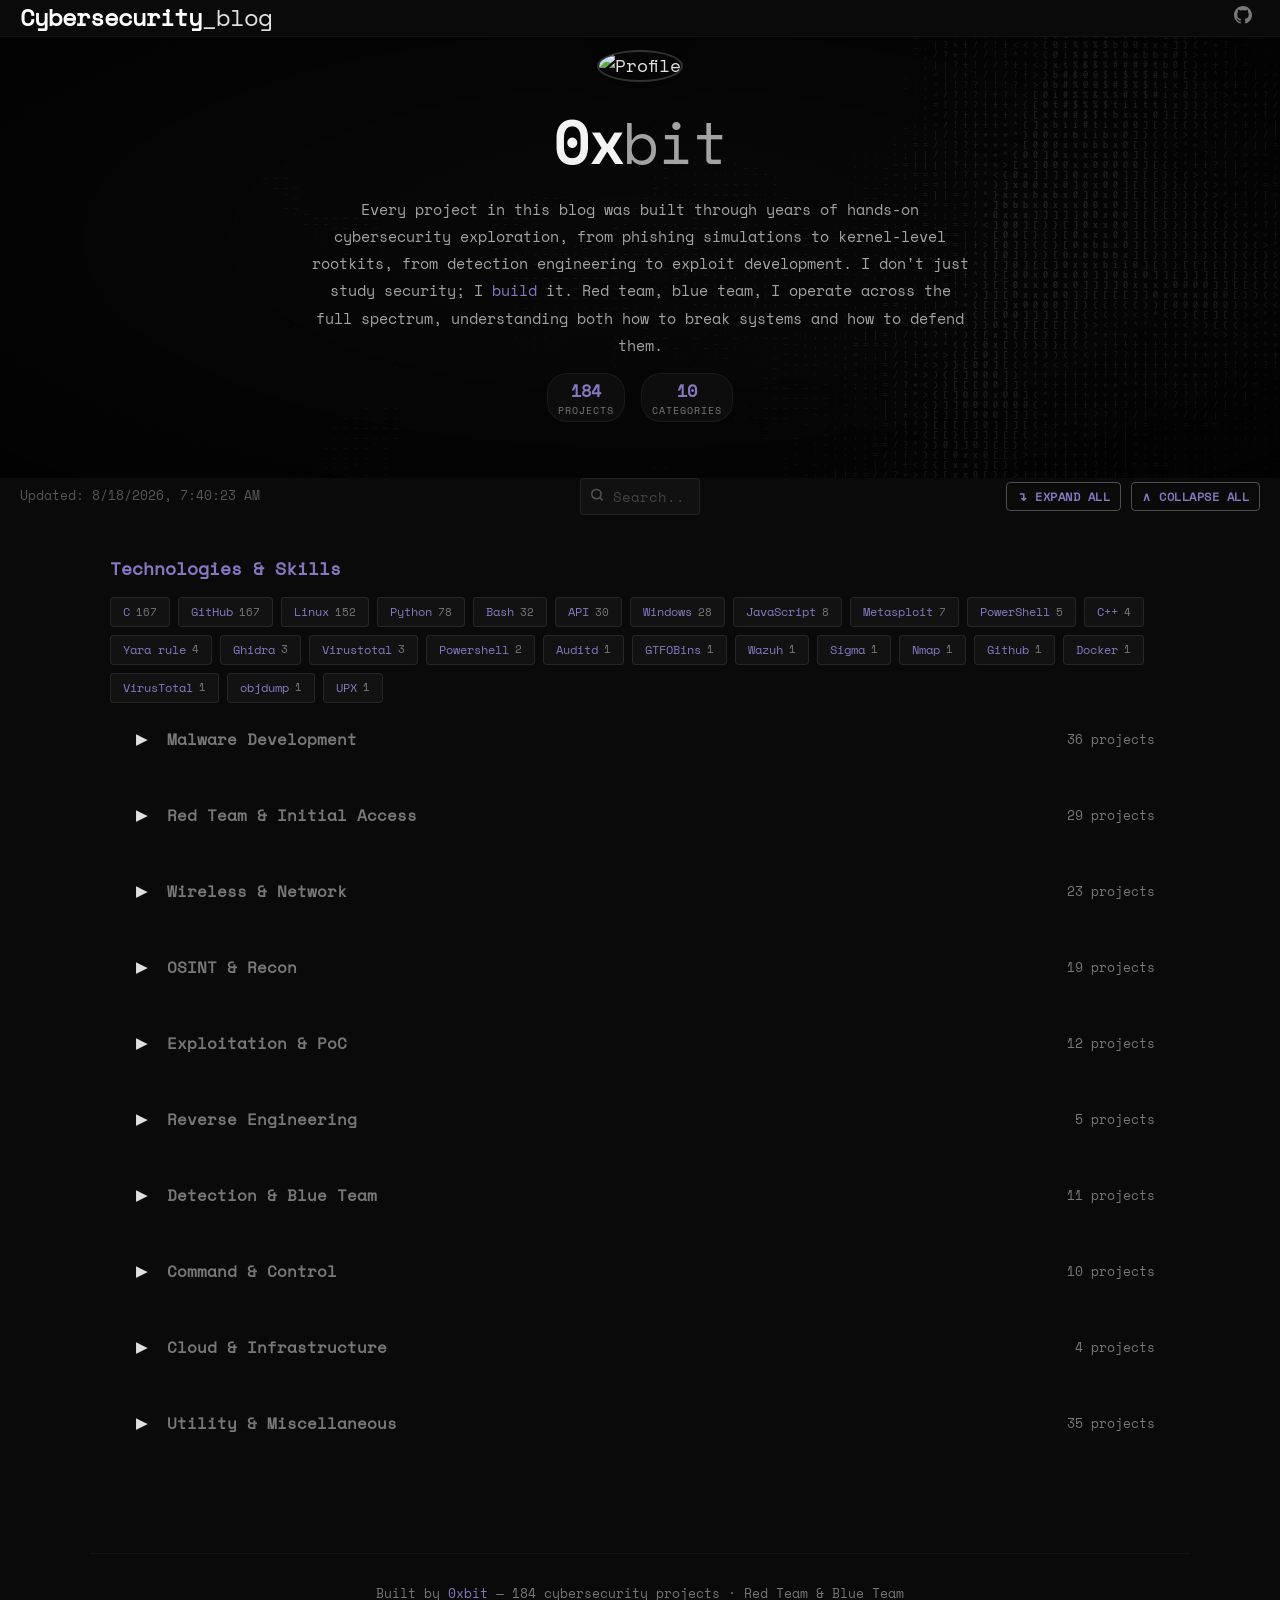
==== commit bf257820: "update" ====
--- a/sec_blog.html
+++ b/sec_blog.html
@@ -7,12 +7,13 @@
 <link rel="icon" href="https://github.com/0xbitx.png" type="image/png">
 <link href="https://fonts.googleapis.com/css2?family=Fira+Code:wght@300;400;500;600;700&family=Inter:wght@300;400;500;600;700;800&family=Inconsolata:wght@700&display=swap" rel="stylesheet">
 <style>
+@font-face{font-family:'SpaceMono';src:url('assets/fonts/SpaceMono-Regular.ttf') format('truetype');font-weight:400;font-style:normal;font-display:swap}
 *,*::before,*::after{box-sizing:border-box;margin:0;padding:0}
 :root{
   --bg:#000;--text:#e0e0e0;--muted:#777;
   --accent:#8778c1;--accent2:#6a5a9e;--accent-dim:rgba(135,120,193,0.15);
   --card-bg:#0d0d0d;--card-border:rgba(60,60,60,0.5);
-  --radius:6px;--font-mono:'Fira Code',monospace;--font-sans:'Inter',sans-serif;
+  --radius:6px;--font-mono:'SpaceMono',monospace;--font-sans:'SpaceMono',monospace;
 }
 html{scroll-behavior:smooth;font-size:115%;background:#0a0a0a}
 body{
@@ -71,7 +72,7 @@
 .stat .num{font-family:var(--font-mono);font-size:.95rem;font-weight:700;color:var(--accent)}
 .stat .label{font-size:.55rem;color:var(--muted);text-transform:uppercase;letter-spacing:1px}
 
-.ctrl{display:flex;align-items:center;justify-content:center;flex-wrap:wrap;gap:12px;padding:0 20px 10px}
+.ctrl{display:grid;grid-template-columns:1fr auto 1fr;align-items:center;gap:12px;padding:0 20px 10px}
 .btn{font-family:var(--font-mono);font-size:.7rem;font-weight:600;padding:7px 14px;border:1px solid rgba(255,255,255,0.28);border-radius:4px;cursor:pointer;transition:.2s;text-transform:uppercase;letter-spacing:.5px;display:inline-flex;align-items:center;gap:4px}
 .btn-fill{background:var(--accent);color:#000}
 .btn-fill:hover{background:var(--accent2)}
@@ -79,7 +80,9 @@
 .btn-out:hover{background:rgba(135,120,193,0.08)}
 .count-label{font-size:.75rem;color:var(--muted);font-family:var(--font-mono)}
 .count-label strong{color:var(--accent)}
-.last-updated{font-size:.68rem;color:#555}
+.last-updated{font-size:.68rem;color:#555;justify-self:start}
+.ctrl-actions{display:flex;gap:10px;justify-self:end}
+.search-wrap{justify-self:center}
 
 .tree{max-width:1100px;margin:0 auto;padding:0 20px 80px}
 
@@ -150,10 +153,10 @@
 .tag-cat{background:rgba(120,120,120,0.1);color:#555;border:1px solid rgba(60,60,60,0.5)}
 .tag-tech{background:rgba(255,255,255,0.03);color:#666;border:1px solid rgba(255,255,255,0.05)}
 
-.tool-actions{display:flex;gap:6px;margin-top:10px;opacity:0;max-height:0;overflow:hidden;transition:all .3s}
+.tool-actions{display:flex;gap:6px;margin-top:10px;opacity:1;max-height:60px;overflow:hidden;transition:all .3s}
 .tool-card.active .tool-actions{opacity:1;max-height:60px;margin-top:12px}
 
-.btn-xs{font-size:.6rem;padding:3px 10px;border-radius:3px;cursor:pointer;transition:.2s;font-family:var(--font-mono);text-decoration:none;display:inline-flex;align-items:center;gap:3px;border:1px solid rgba(255,255,255,0.1);color:var(--muted);background:transparent}
+.btn-xs{font-size:.612rem;padding:3px 10px;border-radius:3px;cursor:pointer;transition:.2s;font-family:var(--font-mono);text-decoration:none;display:inline-flex;align-items:center;gap:3px;border:1px solid rgba(255,255,255,0.1);color:var(--muted);background:transparent}
 .btn-xs:hover{border-color:var(--accent);color:var(--accent)}
 
 @keyframes fadeUp{from{opacity:0;transform:translateY(10px)}to{opacity:1;transform:translateY(0)}}
@@ -192,6 +195,8 @@
   .nav-links.open{display:flex;flex-direction:column;position:absolute;top:56px;left:0;right:0;background:#000;padding:10px 20px;border-bottom:1px solid rgba(60,60,60,0.5);gap:2px;z-index:999}
   .hamburger{display:flex}
   .search-wrap input{width:110px}.search-wrap input:focus{width:140px}
+  .ctrl{grid-template-columns:1fr;justify-items:center}
+  .last-updated,.ctrl-actions,.search-wrap{justify-self:center}
   .tools-wrap{grid-template-columns:1fr;padding:2px 8px 10px 16px}
   .hero{padding:100px 16px 40px;min-height:70vh}
 }
@@ -221,10 +226,10 @@
     <img src="https://github.com/0xbitx.png" alt="Profile" style="width:180px;height:180px;border-radius:50%;border:2px solid rgba(255,255,255,0.18);margin-bottom:16px;object-fit:cover;box-shadow:0 0 40px rgba(0,0,0,0.6)">
     <h1>0x<span style="font-weight:400;color:#a3a3a3">bit</span></h1>
     <p>
-      Every tool in this blog was built through years of hands-on cybersecurity exploration, from phishing simulations to kernel-level rootkits, from detection engineering to exploit development. I don't just study security; I <em style="color:var(--accent);font-style:normal">build</em> it. Red team, blue team, I operate across the full spectrum, understanding both how to break systems and how to defend them.
+      Every project in this blog was built through years of hands-on cybersecurity exploration, from phishing simulations to kernel-level rootkits, from detection engineering to exploit development. I don't just study security; I <em style="color:var(--accent);font-style:normal">build</em> it. Red team, blue team, I operate across the full spectrum, understanding both how to break systems and how to defend them.
     </p>
     <div class="stats-row">
-      <div class="stat"><div class="num" id="totalProjects">--</div><div class="label">Tools</div></div>
+      <div class="stat"><div class="num" id="totalProjects">--</div><div class="label">Projects</div></div>
       <div class="stat"><div class="num" id="totalCategories">--</div><div class="label">Categories</div></div>
     </div>
   </div>
@@ -236,22 +241,24 @@
     <span class="sicon"><svg width="14" height="14" viewBox="0 0 24 24" fill="none" stroke="#555" stroke-width="2.5" stroke-linecap="round"><circle cx="11" cy="11" r="8"/><line x1="21" y1="21" x2="16.65" y2="16.65"/></svg></span>
     <input type="text" id="searchInput" placeholder="Search..." aria-label="Search">
   </div>
-  <button class="btn btn-out" id="expandAllBtn" style="font-size:.65rem;padding:5px 10px">&#8628; Expand All</button>
-  <button class="btn btn-out" id="collapseAllCtrl" style="font-size:.65rem;padding:5px 10px">&#8743; Collapse All</button>
+  <div class="ctrl-actions">
+    <button class="btn btn-out" id="expandAllBtn" style="font-size:.65rem;padding:5px 10px">&#8628; Expand All</button>
+    <button class="btn btn-out" id="collapseAllCtrl" style="font-size:.65rem;padding:5px 10px">&#8743; Collapse All</button>
+  </div>
 </div>
 
 <div class="skills-section" id="skillsSection"></div>
 
 <div class="tree" id="treeRoot"></div>
 <div id="emptyState" class="empty-state hidden">
-  <h3>No tools found</h3>
+  <h3>No projects found</h3>
   <p>Try a different search or expand a category.</p>
 </div>
 
 <button class="scroll-top" id="scrollTop" title="Back to top"><svg width="16" height="16" viewBox="0 0 24 24" fill="none" stroke="currentColor" stroke-width="2" stroke-linecap="round" stroke-linejoin="round"><polyline points="18 15 12 9 6 15"/></svg></button>
 
 <footer class="footer">
-  <p>Built by <a href="https://github.com/0xbitx" target="_blank" rel="noopener">0xbit</a> &mdash; 168 cybersecurity projects &middot; Red Team &amp; Blue Team</p>
+  <p>Built by <a href="https://github.com/0xbitx" target="_blank" rel="noopener">0xbit</a> &mdash; <span id="footerCount">0</span> cybersecurity projects &middot; Red Team &amp; Blue Team</p>
 </footer>
 
 
@@ -3043,7 +3050,93 @@
     "githubUrl": "https://github.com/0xbitx/DEDSEC_DOCKER_ESCAPE",
     "owner": "0xbitx",
     "repo": "DEDSEC_DOCKER_ESCAPE"
-  }
+  },
+  {
+    "title": "Macro-Based Document Dropper Delivering Metasploit Reverse Shell",
+    "description": "This report documents the static analysis of a malicious Microsoft Word document (file_1.doc) that was delivered to me via email by an unknown sender. The email was casual, the filename was generic, and the whole thing was designed to make me curious enough to open it. The document contains an obfuscated VBA macro that extracts, decodes, and executes a Base64-encoded Windows PE executable hidden inside the document's metadata.",
+    "category": "Reverse Engineering",
+    "technologies": [
+      "Python",
+      "Ghidra",
+      "C",
+      "Linux",
+      "VirusTotal",
+      "Yara rule"
+    ],
+    "threatActors": [],
+    "githubUrl": "https://github.com/0xbitx/0x1_malware_analysis",
+    "owner": "0xbitx",
+    "repo": "0x1_malware_analysis"
+  },
+  {
+    "title": "Linux ELF Payload Delivering Metasploit Reverse Shell",
+    "description": "This report covers a Linux ELF binary I pulled off a friend's Ubuntu laptop. It was hiding behind a systemd service called timerctl, running from /usr/bin/timerctl, which isn't owned by any package. My friend found it while scrolling through his service list, noticed the name didn't match anything he remembered installing, and sent it my way. The binary turned out to be a Metasploit reverse shell. Statically linked, stripped, and talking to a C2 over a raw syscall. Standard Linux post-exploitation stuff. I kept the original filename timerctl throughout the analysis since that's what was actually on disk. I used the same 0002 search trick that works on Windows Metasploit payloads to find the C2, and it worked here too. That's one of the more useful takeaways from this analysis. After I pulled the C2 out of the binary (192.168.1.22), something clicked. That IP is on the same subnet as my friend's machine. Real attackers don't usually park their C2 on the same network. I asked him directly and he laughed. He'd built the thing himself while testing systemd persistence for a side project, set up a listener on his other box, and never cleaned it up. The binary wasn't connected to anything. It was just sitting there, running, trying to reach a listener that no longer existed. A leftover from an old test. But the analysis is still worth writing up, because every step would be identical if the C2 had been external. This is exactly what a real Linux persistence implant looks like",
+    "category": "Reverse Engineering",
+    "technologies": [
+      "Python",
+      "Bash",
+      "Linux",
+      "Ghidra",
+      "Virustotal",
+      "Yara rule"
+    ],
+    "threatActors": [],
+    "githubUrl": "https://github.com/0xbitx/0x2_malware_analysis",
+    "owner": "0xbitx",
+    "repo": "0x2_malware_analysis"
+  },
+  {
+    "title": "Mirai Botnet ELF Binary (ARM 32-bit)",
+    "description": "This report documents the static analysis of a Mirai botnet ELF binary (mirai.elf) targeting ARM 32-bit Linux systems. The sample was retrieved from MalwareBazaar (abuse.ch) and confirmed to be a Mirai variant based on its C2 architecture, DDoS attack functions, and Telnet scanning behavior. Mirai is a well known IoT botnet that recruits vulnerable devices (routers, IP cameras, DVRs) into a botnet for large scale DDoS attacks. This sample contains the full Mirai attack toolkit, including 16 distinct DDoS methods and a Telnet scanner with a hardcoded credential list.",
+    "category": "Reverse Engineering",
+    "technologies": [
+      "Python",
+      "Bash",
+      "Linux",
+      "Ghidra",
+      "objdump",
+      "Virustotal",
+      "Yara rule"
+    ],
+    "threatActors": [],
+    "githubUrl": "https://github.com/0xbitx/0x3_malware_analysis",
+    "owner": "0xbitx",
+    "repo": "0x3_malware_analysis"
+  },
+  {
+    "title": "Salat InfoStealer Delivered via Batch File",
+    "description": "This report documents the static analysis of a malware sample delivered as a Windows batch file (.bat) that drops and executes a UPX-packed Windows executable. The dropped payload was extracted and identified as Salat InfoStealer, a Go-based infostealer that targets browser credentials, crypto wallets, and system information. The analysis was performed entirely statically, using file identification, string extraction, and signature matching. No disassembly, no Ghidra, no execution.",
+    "category": "Reverse Engineering",
+    "technologies": [
+      "Python",
+      "Bash",
+      "UPX",
+      "Linux",
+      "Virustotal",
+      "Powershell",
+      "Yara rule"
+    ],
+    "threatActors": [],
+    "githubUrl": "https://github.com/0xbitx/0x4_malware_analysis",
+    "owner": "0xbitx",
+    "repo": "0x4_malware_analysis"
+  },
+  {
+    "title": "PowerShell Dropper Multi-Stage Fileless Loader",
+    "description": "This report documents the static analysis of a malicious PowerShell script (8bde885f98625269209a801cb24be5b1a53209e4a4856ca30f37442d42f04602.ps1) retrieved from MalwareBazaar. The script masquerades as a legitimate Microsoft Windows Management Framework component, but underneath the fake branding is a multi-stage dropper that uses a bitness guard, fileless self-re-execution, and encrypted embedded payloads to deliver malware without touching disk",
+    "category": "Reverse Engineering",
+    "technologies": [
+      "Python",
+      "Bash",
+      "Binwalk",
+      "Linux",
+      "Powershell",
+    ],
+    "threatActors": [],
+    "githubUrl": "https://github.com/0xbitx/0x5_malware_analysis",
+    "owner": "0xbitx",
+    "repo": "0x5_malware_analysis"
+  },
 ];
 window.__DEDSEC_EMBEDDED_TS__ = 1787038823212;
 </script>
@@ -3054,6 +3147,7 @@
   'Red Team & Initial Access':'#ff5555','Command & Control':'#ff8800',
   'Malware Development':'#ff4444','Detection & Blue Team':'#4488ff',
   'Kernel & Low-Level':'#aa44ff','Exploitation & PoC':'#ff44aa',
+  'Reverse Engineering':'#00d4ff',
   'OSINT & Recon':'#44cc88','Wireless & Network':'#44cccc',
   'Cloud & Infrastructure':'#ffaa00','Utility & Miscellaneous':'#666688',
 };
@@ -3088,6 +3182,8 @@
   document.getElementById('totalProjects').textContent=allProjects.length;
   const allCats=new Set(allProjects.map(p=>p.category));
   document.getElementById('totalCategories').textContent=allCats.size;
+  const footerCount=document.getElementById('footerCount');
+  if(footerCount)footerCount.textContent=allProjects.length;
 
   if(filtered.length===0){
     root.innerHTML='';empty.classList.remove('hidden');return;
@@ -3100,6 +3196,13 @@
     if(b==='Utility & Miscellaneous')return -1;
     return grouped[b].length-grouped[a].length;
   });
+  // Keep "Reverse Engineering" right next to "Exploitation & PoC".
+  const reIdx=catOrder.indexOf('Reverse Engineering');
+  const epIdx=catOrder.indexOf('Exploitation & PoC');
+  if(reIdx>-1&&epIdx>-1){
+    catOrder.splice(reIdx,1);
+    catOrder.splice(catOrder.indexOf('Exploitation & PoC')+1,0,'Reverse Engineering');
+  }
 
   let html='';
   catOrder.forEach((cat,i)=>{
@@ -3109,7 +3212,7 @@
       <div class="branch-header" onclick="toggleBranch(this.parentElement)">
         <span class="branch-icon">&#9654;</span>
         <span class="branch-name">${esc(cat)}</span>
-        <span class="branch-count">${tools.length} tool${tools.length>1?'s':''}</span>
+        <span class="branch-count">${tools.length} project${tools.length>1?'s':''}</span>
       </div>
       <div class="tools-wrap">`;
     tools.forEach((tool,j)=>{
@@ -3119,7 +3222,7 @@
         <div class="tool-desc">${esc(tool.description||'No description.')}</div>
         <div class="tool-meta"><span class="tag tag-cat">${esc(tool.category)}</span>${techTags}</div>
         <div class="tool-actions">
-          <a href="${esc(tool.githubUrl)}" target="_blank" rel="noopener" class="btn-xs" onclick="event.stopPropagation()"><svg width="12" height="12" viewBox="0 0 24 24" fill="currentColor"><path d="M12 0C5.37 0 0 5.37 0 12c0 5.3 3.438 9.8 8.205 11.385.6.113.82-.258.82-.577 0-.285-.01-1.04-.015-2.04-3.338.724-4.042-1.61-4.042-1.61-.546-1.385-1.335-1.755-1.335-1.755-1.087-.744.084-.729.084-.729 1.205.084 1.838 1.236 1.838 1.236 1.07 1.835 2.809 1.305 3.495.998.108-.776.417-1.305.76-1.605-2.665-.3-5.466-1.332-5.466-5.93 0-1.31.465-2.38 1.235-3.22-.135-.303-.54-1.523.105-3.176 0 0 1.005-.322 3.3 1.23.96-.267 1.98-.399 3-.405 1.02.006 2.04.138 3 .405 2.28-1.552 3.285-1.23 3.285-1.23.645 1.653.24 2.873.12 3.176.765.84 1.23 1.91 1.23 3.22 0 4.61-2.805 5.625-5.475 5.92.42.36.81 1.096.81 2.22 0 1.605-.015 2.896-.015 3.286 0 .315.21.69.825.57C20.565 21.795 24 17.295 24 12c0-6.63-5.37-12-12-12z"/></svg> GitHub</a>
+          <a href="${esc(tool.githubUrl)}" target="_blank" rel="noopener" class="btn-xs" onclick="event.stopPropagation()"><svg width="12" height="12" viewBox="0 0 24 24" fill="currentColor"><path d="M12 0C5.37 0 0 5.37 0 12c0 5.3 3.438 9.8 8.205 11.385.6.113.82-.258.82-.577 0-.285-.01-1.04-.015-2.04-3.338.724-4.042-1.61-4.042-1.61-.546-1.385-1.335-1.755-1.335-1.755-1.087-.744.084-.729.084-.729 1.205.084 1.838 1.236 1.838 1.236 1.07 1.835 2.809 1.305 3.495.998.108-.776.417-1.305.76-1.605-2.665-.3-5.466-1.332-5.466-5.93 0-1.31.465-2.38 1.235-3.22-.135-.303-.54-1.523.105-3.176 0 0 1.005-.322 3.3 1.23.96-.267 1.98-.399 3-.405 1.02.006 2.04.138 3 .405 2.28-1.552 3.285-1.23 3.285-1.23.645 1.653.24 2.873.12 3.176.765.84 1.23 1.91 1.23 3.22 0 4.61-2.805 5.625-5.475 5.92.42.36.81 1.096.81 2.22 0 1.605-.015 2.896-.015 3.286 0 .315.21.69.825.57C20.565 21.795 24 17.295 24 12c0-6.63-5.37-12-12-12z"/></svg> Full Content</a>
         </div>
       </div>`;
     });
